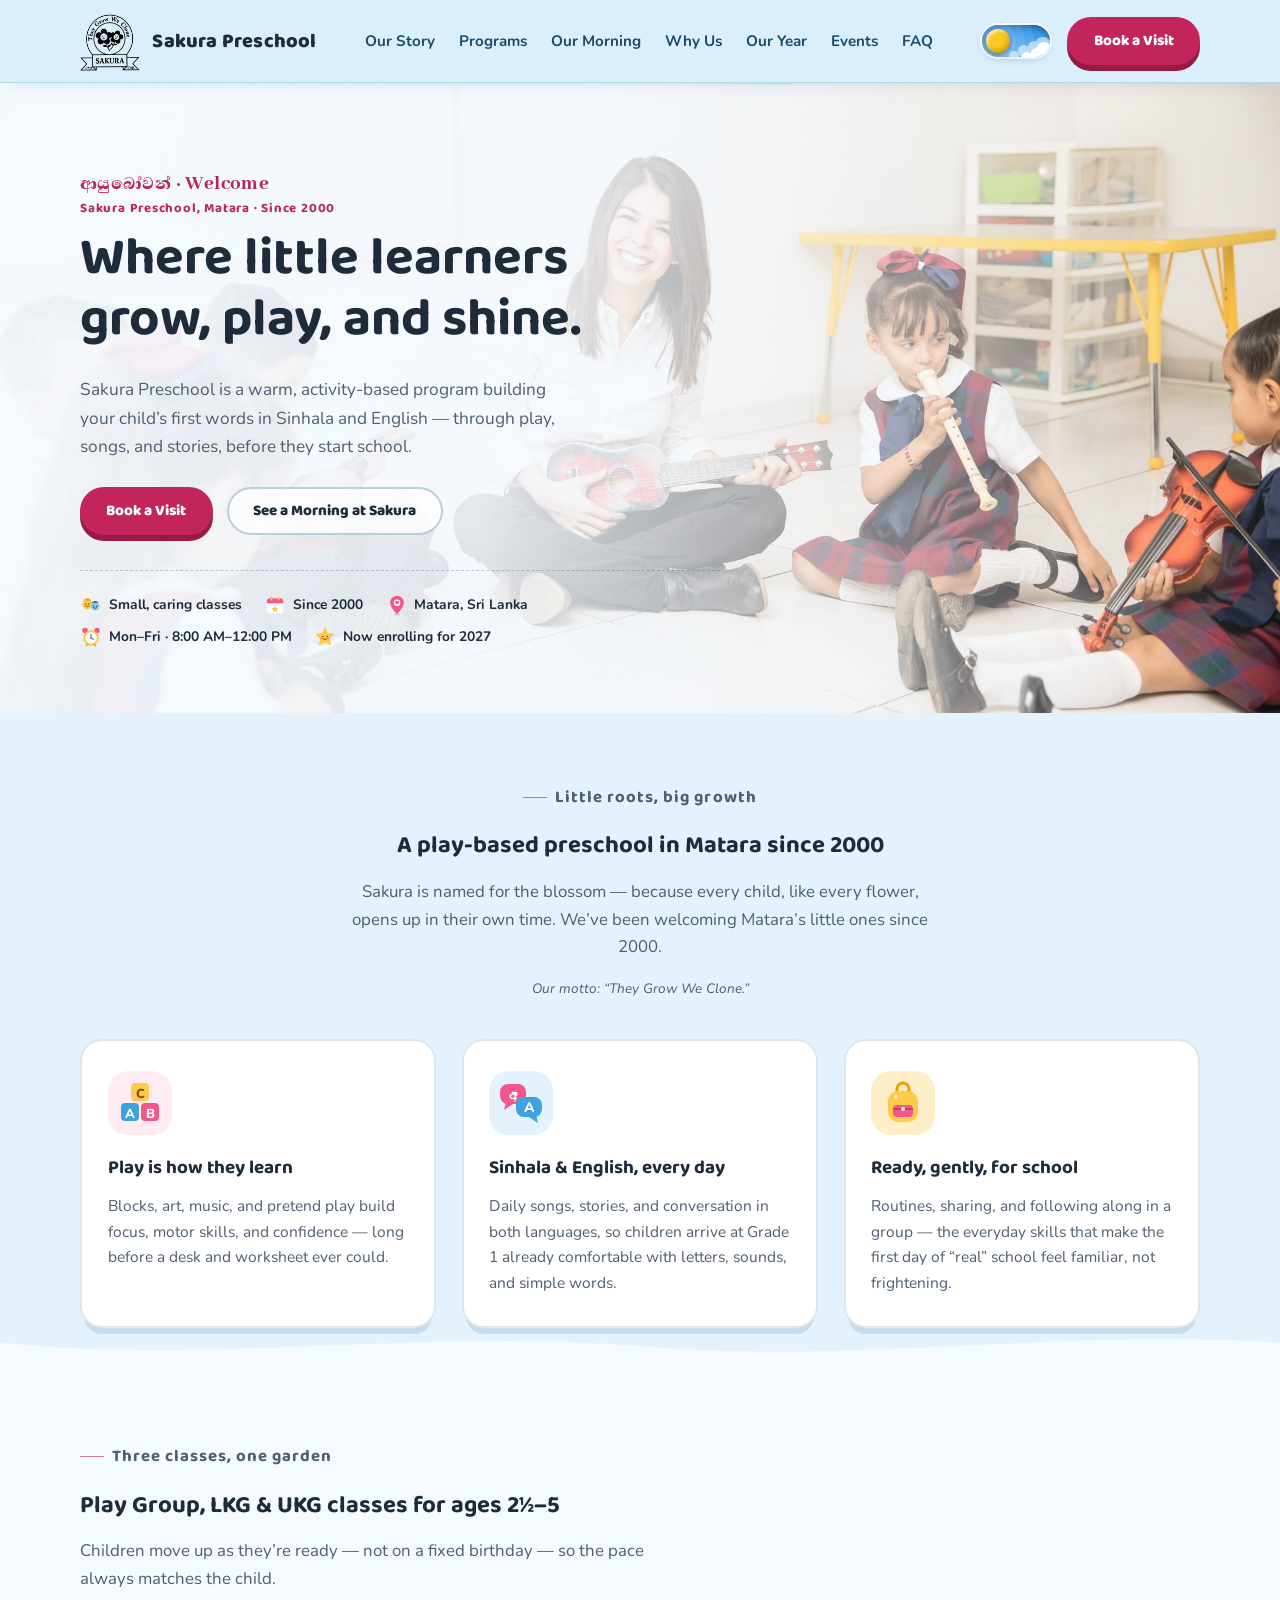
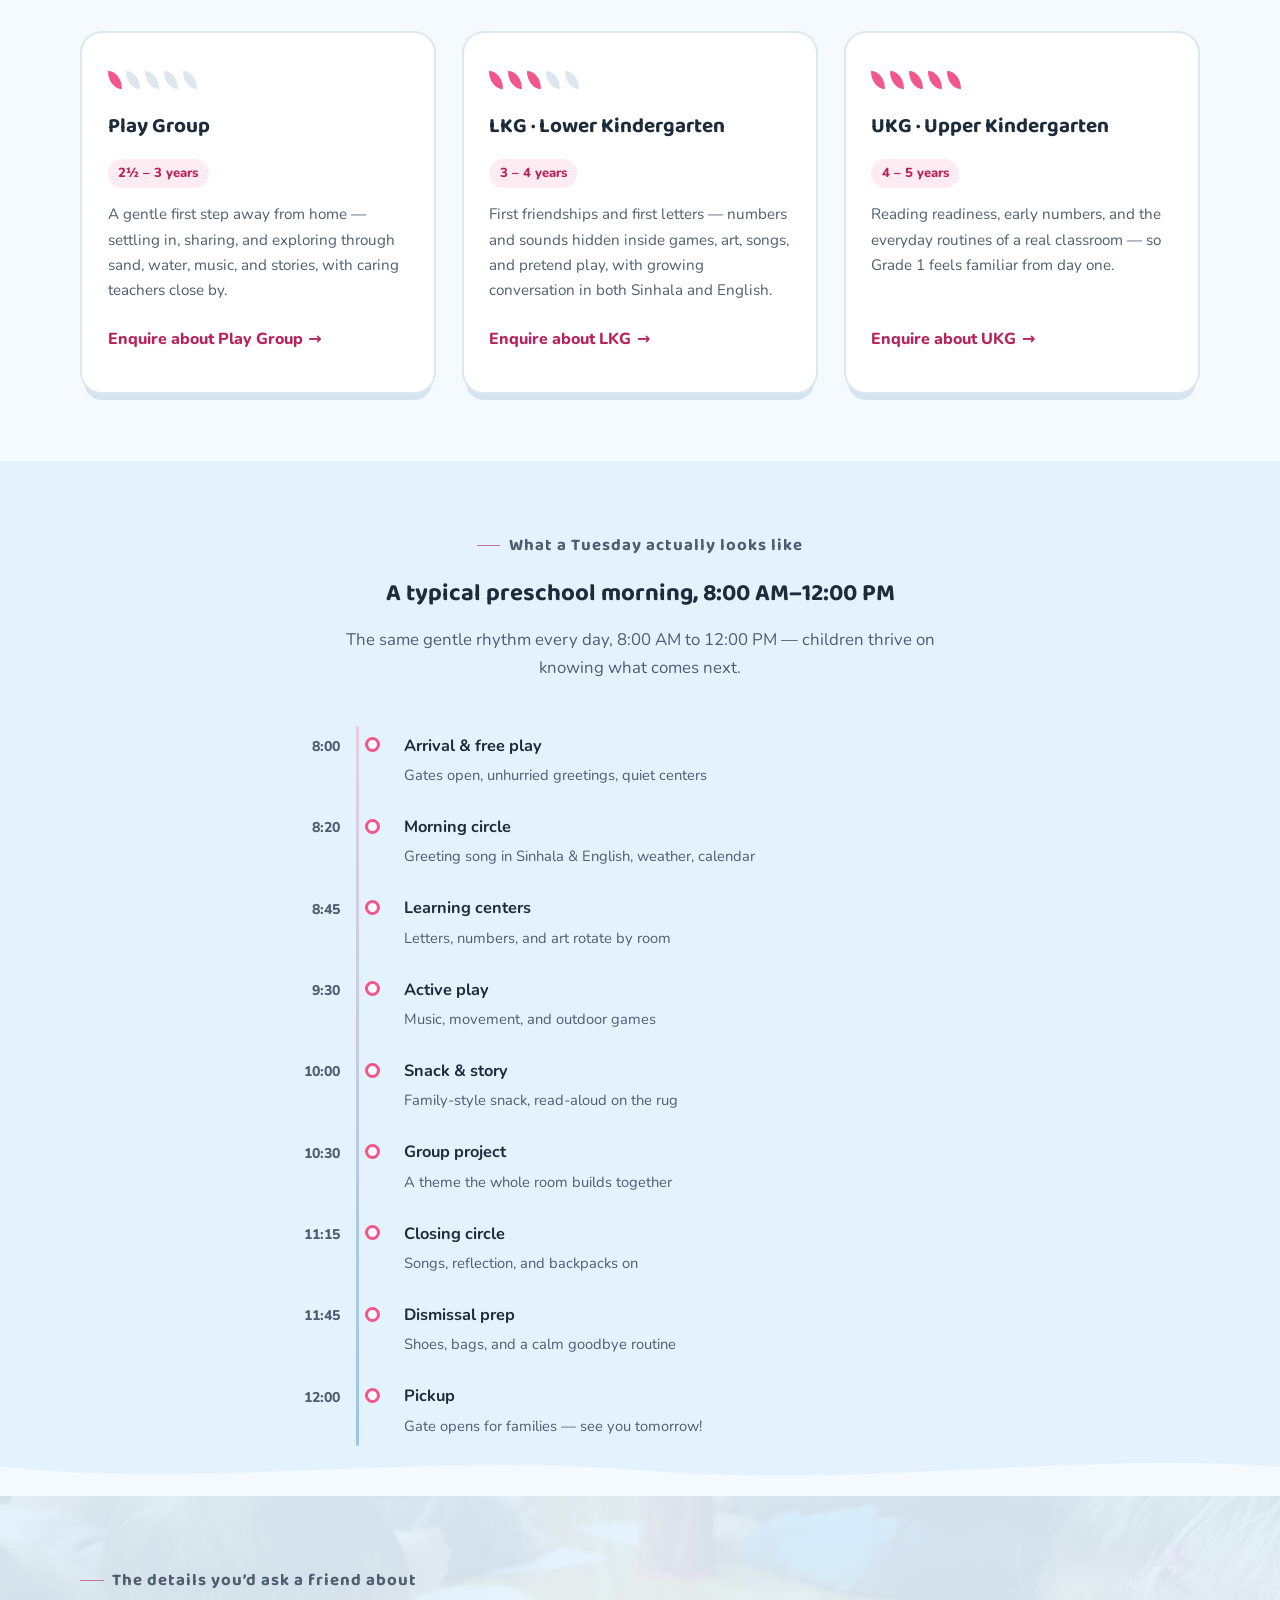
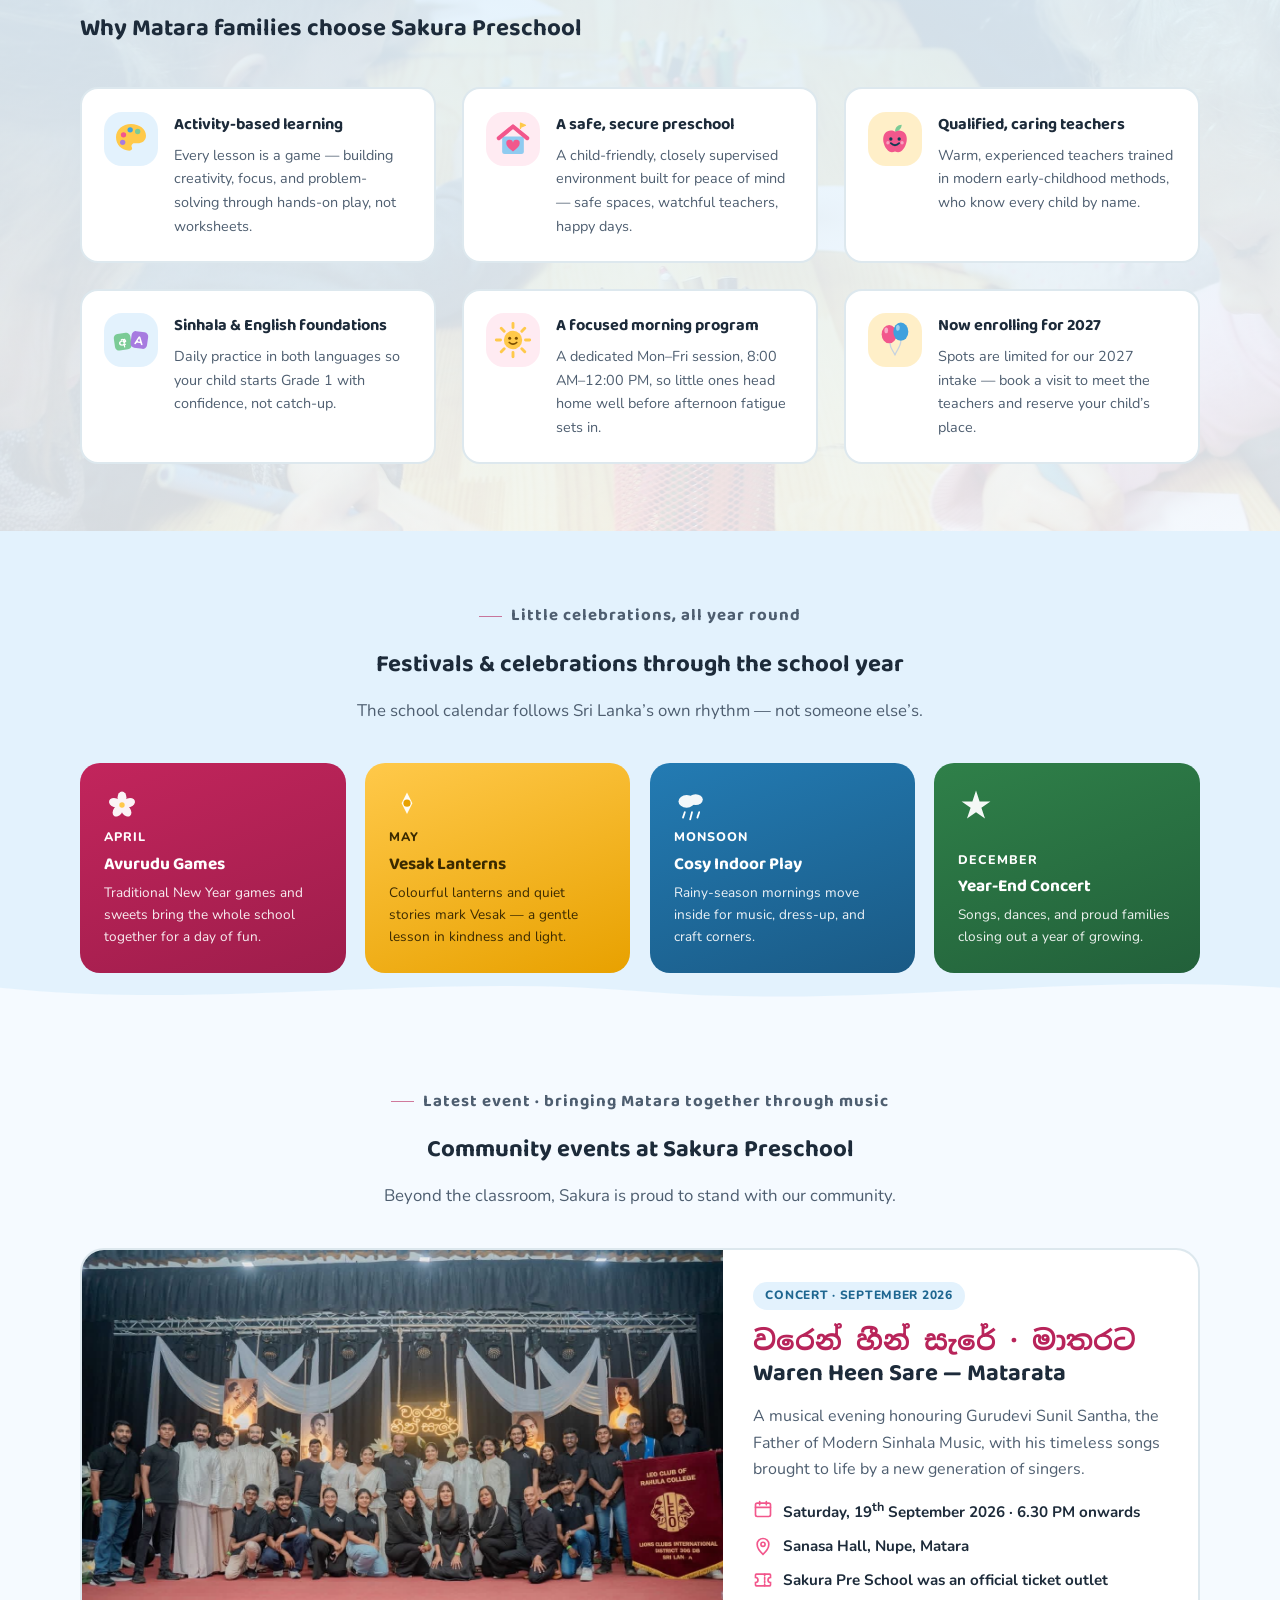
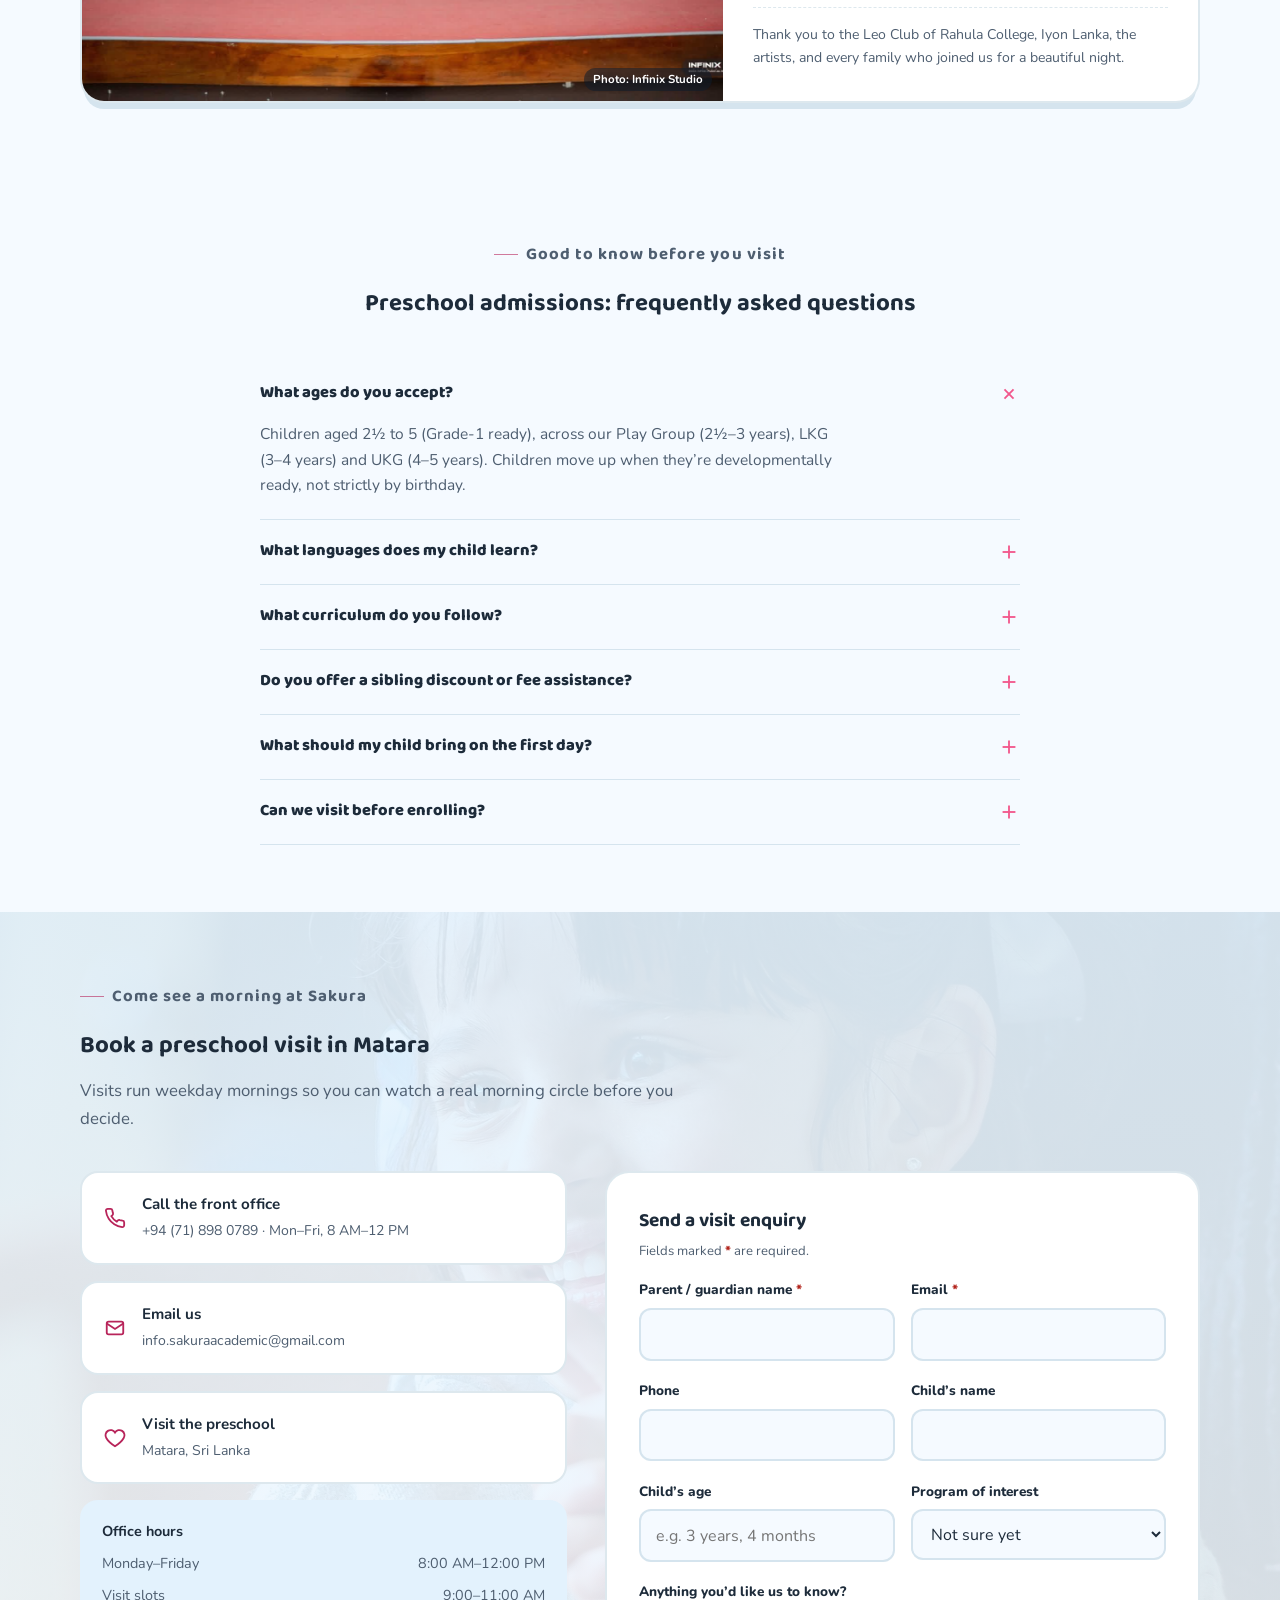
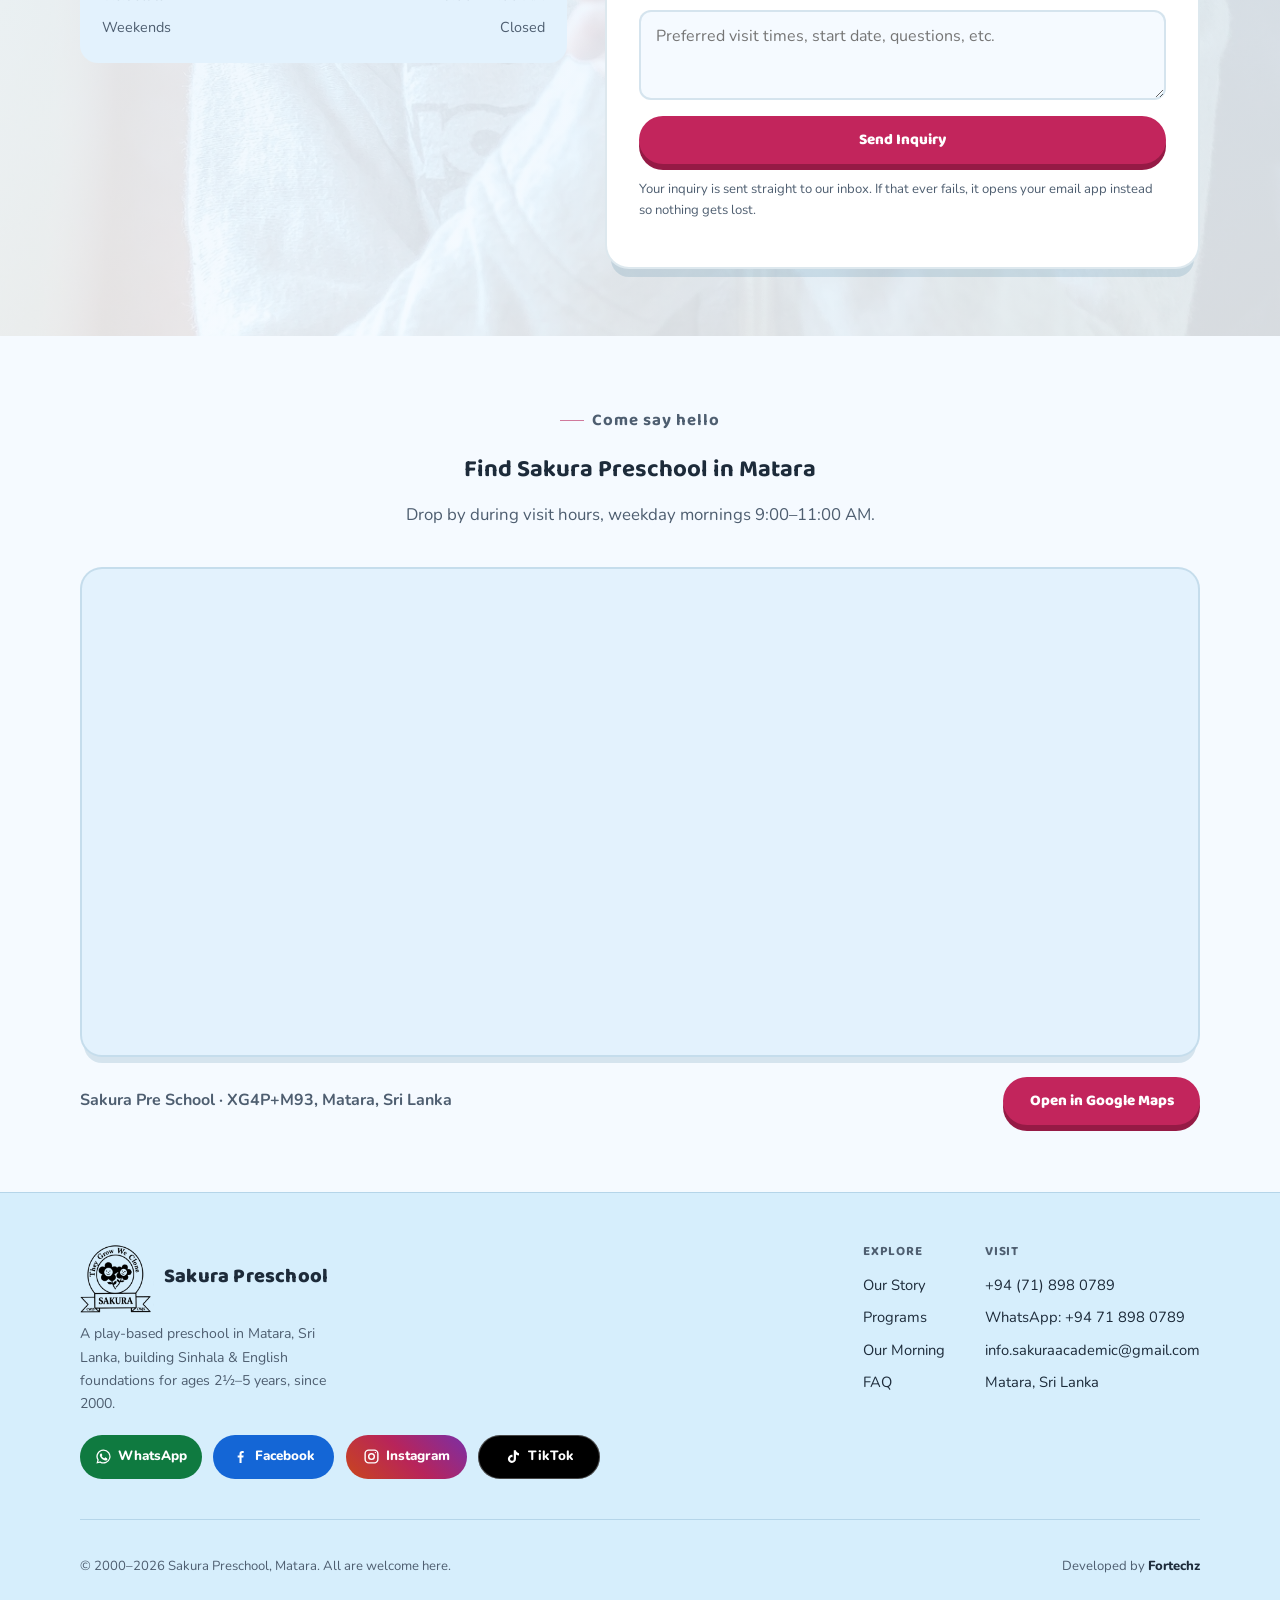
==== index.html @ 22143ced "optimize ui" ====
<!DOCTYPE html>
<html lang="en">
<head>
<meta charset="UTF-8">
<meta name="viewport" content="width=device-width, initial-scale=1.0">
<title>Sakura Preschool Matara | Play Group, LKG & UKG Classes</title>
<meta name="description" content="Play-based preschool in Matara since 2000. Play Group, LKG & UKG for ages 2½–5, taught in Sinhala & English. Mon–Fri, 8 AM–12 PM. Book a visit today!">
<meta name="keywords" content="Sakura Preschool, preschool Matara, nursery school Matara, pre school Matara, kindergarten Sri Lanka, play group Matara, LKG UKG Matara, Sinhala English preschool, පෙර පාසල මාතර">
<meta name="robots" content="index, follow, max-image-preview:large">
<meta name="author" content="Sakura Preschool">
<meta name="theme-color" content="#101d2b">
<script>
  (function () {
    var t;
    try { t = localStorage.getItem('theme'); } catch (e) {}
    if (t !== 'light' && t !== 'dark') t = matchMedia('(prefers-color-scheme: dark)').matches ? 'dark' : 'light';
    document.documentElement.setAttribute('data-theme', t);
  })();
</script>
<link rel="canonical" href="https://sakura-pre-school.vercel.app/">
<link rel="alternate" hreflang="en" href="https://sakura-pre-school.vercel.app/">
<link rel="alternate" hreflang="x-default" href="https://sakura-pre-school.vercel.app/">
<meta name="geo.region" content="LK-32">
<meta name="geo.placename" content="Matara, Sri Lanka">
<meta name="geo.position" content="5.9565;80.5385">
<meta name="ICBM" content="5.9565, 80.5385">
<!-- Social sharing (WhatsApp, Facebook, etc.) -->
<meta property="og:type" content="website">
<meta property="og:site_name" content="Sakura Preschool">
<meta property="og:locale" content="en_LK">
<meta property="og:url" content="https://sakura-pre-school.vercel.app/">
<meta property="og:title" content="Sakura Preschool Matara | Play Group, LKG & UKG Classes">
<meta property="og:description" content="Play-based preschool in Matara since 2000. Play Group, LKG & UKG for ages 2½–5, taught in Sinhala & English. Mon–Fri, 8 AM–12 PM. Book a visit today!">
<meta property="og:image" content="https://sakura-pre-school.vercel.app/u_63z5ddwwp4-children-8203962_1920.jpg">
<meta property="og:image:alt" content="Children playing and learning at Sakura Preschool, Matara">
<meta name="twitter:card" content="summary_large_image">
<meta name="twitter:title" content="Sakura Preschool Matara | Play Group, LKG & UKG Classes">
<meta name="twitter:description" content="Play-based preschool in Matara since 2000. Play Group, LKG & UKG for ages 2½–5, taught in Sinhala & English. Mon–Fri, 8 AM–12 PM. Book a visit today!">
<meta name="twitter:image" content="https://sakura-pre-school.vercel.app/u_63z5ddwwp4-children-8203962_1920.jpg">
<link rel="icon" href="/favicon.ico" sizes="any">
<link rel="icon" type="image/png" sizes="48x48" href="/favicon-48.png">
<link rel="icon" type="image/png" sizes="96x96" href="/favicon-96.png">
<link rel="icon" type="image/png" sizes="192x192" href="/favicon-192.png">
<link rel="apple-touch-icon" sizes="180x180" href="/apple-touch-icon.png">
<link rel="preload" as="image" href="u_63z5ddwwp4-children-8203962_1920.jpg">
<script type="application/ld+json">
[
 {
  "@context": "https://schema.org",
  "@type": [
   "Preschool",
   "ChildCare"
  ],
  "@id": "https://sakura-pre-school.vercel.app/#school",
  "name": "Sakura Preschool",
  "alternateName": "Sakura Pre School",
  "slogan": "They Grow We Clone",
  "foundingDate": "2000",
  "description": "Play-based preschool in Matara since 2000. Play Group, LKG & UKG for ages 2½–5, taught in Sinhala & English. Mon–Fri, 8 AM–12 PM. Book a visit today!",
  "url": "https://sakura-pre-school.vercel.app/",
  "logo": "https://sakura-pre-school.vercel.app/icon-512.png",
  "image": [
   "https://sakura-pre-school.vercel.app/u_63z5ddwwp4-children-8203962_1920.jpg",
   "https://sakura-pre-school.vercel.app/sakura-logo.png"
  ],
  "telephone": "+94718980789",
  "email": "info.sakuraacademic@gmail.com",
  "address": {
   "@type": "PostalAddress",
   "streetAddress": "XG4P+M93",
   "addressLocality": "Matara",
   "addressRegion": "Southern Province",
   "addressCountry": "LK"
  },
  "geo": {
   "@type": "GeoCoordinates",
   "latitude": 5.9565,
   "longitude": 80.5385
  },
  "hasMap": "https://www.google.com/maps?q=Sakura+Pre+School,+Matara,+Sri+Lanka",
  "areaServed": {
   "@type": "City",
   "name": "Matara"
  },
  "openingHoursSpecification": [
   {
    "@type": "OpeningHoursSpecification",
    "dayOfWeek": [
     "Monday",
     "Tuesday",
     "Wednesday",
     "Thursday",
     "Friday"
    ],
    "opens": "08:00",
    "closes": "12:00"
   }
  ],
  "audience": {
   "@type": "PeopleAudience",
   "suggestedMinAge": 3,
   "suggestedMaxAge": 5
  },
  "knowsLanguage": [
   "si",
   "en"
  ],
  "sameAs": [
   "https://www.facebook.com/profile.php?id=61560372808466",
   "https://www.instagram.com/sakurapreschool._/",
   "https://www.tiktok.com/@sakura.pre.school"
  ]
 },
 {
  "@context": "https://schema.org",
  "@type": "Event",
  "name": "Waren Heen Sare Matarata (වරෙන් හීන් සැරේ මාතරට)",
  "description": "A musical tribute to Gurudevi Sunil Santha, the Father of Modern Sinhala Music.",
  "startDate": "2026-09-19T18:30:00+05:30",
  "eventStatus": "https://schema.org/EventScheduled",
  "eventAttendanceMode": "https://schema.org/OfflineEventAttendanceMode",
  "image": "https://sakura-pre-school.vercel.app/event-waren-heen-sare.jpg",
  "location": {
   "@type": "Place",
   "name": "Sanasa Hall, Nupe",
   "address": {
    "@type": "PostalAddress",
    "addressLocality": "Matara",
    "addressCountry": "LK"
   }
  }
 },
 {
  "@context": "https://schema.org",
  "@type": "WebSite",
  "@id": "https://sakura-pre-school.vercel.app/#website",
  "url": "https://sakura-pre-school.vercel.app/",
  "name": "Sakura Preschool",
  "alternateName": ["Sakura Pre School", "Sakura Preschool Matara"],
  "inLanguage": "en",
  "publisher": {
   "@id": "https://sakura-pre-school.vercel.app/#school"
  }
 },
 {
  "@context": "https://schema.org",
  "@type": "FAQPage",
  "mainEntity": [
   {
    "@type": "Question",
    "name": "What ages do you accept?",
    "acceptedAnswer": {
     "@type": "Answer",
     "text": "Children aged 2½ to 5 (Grade-1 ready), across our Play Group (2½–3 years), LKG (3–4 years) and UKG (4–5 years). Children move up when they’re developmentally ready, not strictly by birthday."
    }
   },
   {
    "@type": "Question",
    "name": "What languages does my child learn?",
    "acceptedAnswer": {
     "@type": "Answer",
     "text": "Sinhala and English, through daily songs, stories, and conversation — the two languages every child needs for primary school. No prior experience is needed for your child or for you."
    }
   },
   {
    "@type": "Question",
    "name": "What curriculum do you follow?",
    "acceptedAnswer": {
     "@type": "Answer",
     "text": "Activity-based, play-first learning designed to build creativity, critical thinking, and confidence — in a safe, child-friendly environment."
    }
   },
   {
    "@type": "Question",
    "name": "Do you offer a sibling discount or fee assistance?",
    "acceptedAnswer": {
     "@type": "Answer",
     "text": "Ask our director about sibling rates and fee assistance when you visit — we’re happy to talk through what works for your family."
    }
   },
   {
    "@type": "Question",
    "name": "What should my child bring on the first day?",
    "acceptedAnswer": {
     "@type": "Answer",
     "text": "A labeled bag, a water bottle, and a full change of clothes. We provide art smocks and everything else."
    }
   },
   {
    "@type": "Question",
    "name": "Can we visit before enrolling?",
    "acceptedAnswer": {
     "@type": "Answer",
     "text": "Absolutely — visits run weekday mornings, 9:00–11:00 AM, so you can watch a real morning circle. Use the form, call, or message us to pick a time."
    }
   }
  ]
 }
]
</script>
<style>
  :root{
    --sky-300:#8FCBF0;
    --sky-500:#3FA1DE;
    --sky-700:#1E6690;
    --sky-900:#123B54;
    --bloom-300:#F8A4C0;
    --bloom-500:#F2578C;
    --bloom-700:#D13A6C;
    --sun-300:#FFDD8A;
    --sun-400:#FFC94A;
    --sun-600:#E8A100;
    --leaf-400:#7BCB96;
    --leaf-500:#48B26B;
    --leaf-700:#2E7C48;
    --ink-800:#2B2A33;
    --ink-600:#5B5A66;
    --cream-50:#FFFAF0;

    --bg:#F5FAFF;
    --surface:#FFFFFF;
    --surface-alt:#E3F2FD;
    --surface-alt-2:#FFEBF2;
    --text:#1D2B3A;
    --text-muted:#4E5E70;
    --accent:var(--bloom-500);
    --accent-strong:#B8245A; /* 5.3:1+ on every light surface (was 4.1:1) */
    --accent-soft:var(--bloom-300);
    --accent-wash:var(--surface-alt-2);
    --sky:var(--sky-500);
    --sky-deep:var(--sky-700);
    --sun:var(--sun-400);
    --leaf:var(--leaf-500);
    --leaf-strong:var(--leaf-700);
    --border:rgba(30,102,144,.15);
    --shadow:rgba(30,102,144,.18);
    --bar:#D6EEFC;
    --bar-border:rgba(30,102,144,.18);
    --focus:#1E6690;          /* 5.2:1 on the bar, 6.2:1 on white */
    --btn-bg:#C2255C;         /* white text 5.7:1 (was 3.2:1) */
    --btn-fg:#FFFFFF;
    --btn-shadow:#951A45;
    --error:#B3261E;
    /* photo sections: bright sky wash + dark text in light theme */
    --photo-hero-wash:linear-gradient(100deg, rgba(245,250,255,.97) 0%, rgba(245,250,255,.9) 40%, rgba(245,250,255,.5) 70%, rgba(245,250,255,.05) 100%);
    --photo-hero-wash-sm:linear-gradient(180deg, rgba(245,250,255,.93), rgba(245,250,255,.88));
    --photo-wash:linear-gradient(180deg, rgba(227,242,253,.93), rgba(245,250,255,.88));
    --photo-base:#E3F2FD;
    --on-photo:var(--text);
    --on-photo-muted:var(--text-muted);
    --on-photo-eyebrow:var(--accent-strong);
    --on-photo-line:rgba(30,102,144,.3);
    --on-photo-ghost:rgba(255,255,255,.75);
    --on-photo-ghost-border:rgba(30,102,144,.3);
  }
  @media (prefers-color-scheme:dark){
    :root:not([data-theme="light"]){
      --bg:#122234;
      --surface:#1A2E44;
      --surface-alt:#1C3349;
      --surface-alt-2:#2B2440;
      --text:#FBF3E3;
      --text-muted:#C9D6E3;
      --accent:#FF7FAC;
      --accent-strong:#FFAAC8;
      --accent-soft:#C9668C;
      --accent-wash:#33263A;
      --sky:#7FC6F2;
      --sky-deep:#BFE3FA;
      --sun:#FFD873;
      --leaf:#7FD69B;
      --leaf-strong:#A6E6BC;
      --border:rgba(251,243,227,.16);
      --shadow:rgba(0,0,0,.5);
      --bar:#173A57;
      --bar-border:rgba(127,198,242,.22);
      --focus:#7FC6F2;
      --btn-bg:#FF7FAC;
      --btn-fg:#122234;       /* dark text on pink 6.8:1 (white was 2.4:1) */
      --btn-shadow:#C9668C;
      --error:#FFB4AB;
      --photo-hero-wash:linear-gradient(100deg, rgba(16,29,43,.95) 0%, rgba(16,29,43,.85) 42%, rgba(16,29,43,.52) 75%, rgba(16,29,43,.2) 100%);
      --photo-hero-wash-sm:linear-gradient(180deg, rgba(16,29,43,.9), rgba(16,29,43,.86));
      --photo-wash:linear-gradient(180deg, rgba(16,29,43,.87), rgba(16,29,43,.8));
      --photo-base:#101d2b;
      --on-photo:#fff;
      --on-photo-muted:rgba(255,255,255,.88);
      --on-photo-eyebrow:var(--sun);
      --on-photo-line:rgba(255,255,255,.35);
      --on-photo-ghost:rgba(255,255,255,.14);
      --on-photo-ghost-border:rgba(255,255,255,.5);
    }
  }
  :root[data-theme="dark"]{
    --bg:#122234;
    --surface:#1A2E44;
    --surface-alt:#1C3349;
    --surface-alt-2:#2B2440;
    --text:#FBF3E3;
    --text-muted:#C9D6E3;
    --accent:#FF7FAC;
    --accent-strong:#FFAAC8;
    --accent-soft:#C9668C;
    --accent-wash:#33263A;
    --sky:#7FC6F2;
    --sky-deep:#BFE3FA;
    --sun:#FFD873;
    --leaf:#7FD69B;
    --leaf-strong:#A6E6BC;
    --border:rgba(251,243,227,.16);
    --shadow:rgba(0,0,0,.5);
    --bar:#173A57;
    --bar-border:rgba(127,198,242,.22);
    --focus:#7FC6F2;
    --btn-bg:#FF7FAC;
    --btn-fg:#122234;       /* dark text on pink 6.8:1 (white was 2.4:1) */
    --btn-shadow:#C9668C;
    --error:#FFB4AB;
    --photo-hero-wash:linear-gradient(100deg, rgba(16,29,43,.95) 0%, rgba(16,29,43,.85) 42%, rgba(16,29,43,.52) 75%, rgba(16,29,43,.2) 100%);
    --photo-hero-wash-sm:linear-gradient(180deg, rgba(16,29,43,.9), rgba(16,29,43,.86));
    --photo-wash:linear-gradient(180deg, rgba(16,29,43,.87), rgba(16,29,43,.8));
    --photo-base:#101d2b;
    --on-photo:#fff;
    --on-photo-muted:rgba(255,255,255,.88);
    --on-photo-eyebrow:var(--sun);
    --on-photo-line:rgba(255,255,255,.35);
    --on-photo-ghost:rgba(255,255,255,.14);
    --on-photo-ghost-border:rgba(255,255,255,.5);
  }

  *,*::before,*::after{box-sizing:border-box}
  html{scroll-behavior:smooth}
  @media (prefers-reduced-motion:reduce){ html{scroll-behavior:auto} }

  body{
    margin:0;
    background:var(--bg);
    color:var(--text);
    font-family:"Nunito","Segoe UI",system-ui,sans-serif;
    font-size:16px;
    line-height:1.65;
    -webkit-font-smoothing:antialiased;
    padding-left:max(16px,env(safe-area-inset-left));
    padding-right:max(16px,env(safe-area-inset-right));
    overflow-wrap:break-word; /* long words / emails wrap instead of overflowing */
  }
  h1,h2,h3{
    font-family:"Baloo 2","Nunito",system-ui,sans-serif;
    color:var(--text);
    margin:0 0 .5em;
    text-wrap:balance;
    font-weight:700;
  }
  p{margin:0 0 1em}
  img,svg,iframe,video{max-width:100%}
  a{color:inherit}
  .container{max-width:1120px;margin:0 auto}
  .si{font-family:"Noto Sans Sinhala","Nunito",sans-serif}
  .greet{font-family:"Abhaya Libre","Noto Sans Sinhala",serif;font-weight:800;font-size:1.6em;line-height:1.15;letter-spacing:.02em;text-transform:none}
  .eyebrow.eyebrow-stack{flex-direction:column;align-items:flex-start;gap:.15em}
  .eyebrow.eyebrow-stack::before{display:none}
  .eyebrow{
    font-family:"Baloo 2",sans-serif;
    font-size:.82rem;
    font-weight:700;
    letter-spacing:.06em;
    color:var(--accent-strong);
    display:inline-flex;
    align-items:center;
    gap:.5em;
    margin-bottom:.9em;
  }
  .eyebrow::before{content:"";width:1.4em;height:1px;background:var(--accent-strong);opacity:.6}

  /* one clear, high-contrast focus ring for every interactive element (WCAG 2.4.7 / 2.4.11) */
  a:focus-visible,button:focus-visible,input:focus-visible,select:focus-visible,textarea:focus-visible,summary:focus-visible,iframe:focus-visible{
    outline:3px solid var(--focus);
    outline-offset:3px;
  }
  a:not(.btn):not(.social):not(.contact-card):focus-visible,summary:focus-visible{border-radius:4px}
  .field input:focus-visible,.field select:focus-visible,.field textarea:focus-visible{border-color:var(--focus);outline-offset:1px}
  main:focus{outline:none}

  /* visually hidden, still read by screen readers */
  .sr-only{
    position:absolute !important;width:1px;height:1px;padding:0;margin:-1px;
    overflow:hidden;clip:rect(0 0 0 0);clip-path:inset(50%);white-space:nowrap;border:0;
  }

  @media (prefers-reduced-motion:reduce){
    *,*::before,*::after{animation-duration:.01ms !important;animation-iteration-count:1 !important;transition-duration:.01ms !important}
  }

  .skip-link{
    position:absolute;left:-999px;top:auto;
    background:var(--surface);color:var(--text);padding:.75em 1.25em;border-radius:8px;
    z-index:100;
  }
  .skip-link:focus{left:16px;top:16px;outline:3px solid var(--focus);outline-offset:2px}

  /* ---------- Nav ---------- */
  header.site{
    position:sticky;top:0;z-index:40;
    background:color-mix(in srgb, var(--bar) 92%, transparent);
    backdrop-filter:blur(10px);
    border-bottom:1px solid var(--bar-border);
    box-shadow:0 4px 18px -10px rgba(30,102,144,.35);
    /* run edge-to-edge past the body's side gutter */
    margin-left:calc(-1 * max(16px,env(safe-area-inset-left)));
    margin-right:calc(-1 * max(16px,env(safe-area-inset-right)));
    padding-left:max(16px,env(safe-area-inset-left));
    padding-right:max(16px,env(safe-area-inset-right));
  }
  .nav-row{
    display:flex;align-items:center;justify-content:space-between;
    padding:.5rem 0;gap:.5rem;
  }
  .brand{display:flex;align-items:center;gap:.5rem;text-decoration:none;min-width:0}
  .brand-mark{
    /* full logo, natural proportions: no cropping, rounding or border */
    height:44px;width:auto;flex-shrink:0;border-radius:0;object-fit:initial;
    border:0;box-shadow:none;display:block;
  }
  .brand-name{
    font-family:"Baloo 2",serif;font-weight:800;font-size:1.05rem;color:var(--text);
    letter-spacing:.01em;white-space:nowrap;
  }
  /* very narrow phones: keep the name for screen readers, show just the logo */
  @media (max-width:359px){
    .brand-name{position:absolute;width:1px;height:1px;margin:-1px;overflow:hidden;clip-path:inset(50%);white-space:nowrap}
  }
  nav.links{display:none;gap:1.5rem;align-items:center}
  nav.links a{
    text-decoration:none;font-size:.95rem;font-weight:700;color:var(--text-muted);
    white-space:nowrap;
  }
  nav.links a:hover{color:var(--accent-strong)}
  header.site nav.links a{color:color-mix(in srgb, var(--sky-deep) 55%, var(--text))}
  .btn{
    display:inline-flex;align-items:center;justify-content:center;gap:.5em;
    min-height:48px;padding:.75em 1.6em;border-radius:999px;font-weight:800;font-size:.95rem;line-height:1.2;
    text-decoration:none;border:2px solid transparent;cursor:pointer;text-align:center;
    font-family:"Baloo 2",sans-serif;
    transition:transform .15s ease, box-shadow .15s ease, background .15s ease;
  }
  .btn-primary{background:var(--btn-bg);color:var(--btn-fg);box-shadow:0 6px 0 0 var(--btn-shadow)}
  .btn-primary:hover{transform:translateY(-2px)}
  .btn-primary:active{transform:translateY(2px);box-shadow:0 2px 0 0 var(--btn-shadow)}
  .btn-ghost{background:var(--surface);color:var(--text);border-color:var(--border)}
  .btn-ghost:hover{border-color:var(--sky);color:var(--sky-deep)}
  .btn-block{width:100%}

  /* ---------- Light / dark toggle: sunny sky with clouds <-> night sky with stars and moon ---------- */
  .theme-toggle{
    /* invisible 44px-tall hit area; the visible switch is .tt-track */
    flex-shrink:0;min-height:44px;padding:6px 0;border:0;border-radius:999px;background:none;cursor:pointer;
  }
  .tt-track{
    position:relative;display:block;width:68px;height:32px;border-radius:999px;
    overflow:hidden;isolation:isolate;
    background:linear-gradient(180deg,#2B8BE0,#63B7F2);
    box-shadow:inset 0 2px 6px rgba(0,0,0,.35), 0 0 0 2px rgba(255,255,255,.75), 0 3px 10px -4px rgba(18,59,84,.5);
    transition:background .6s ease, box-shadow .6s ease;
  }
  /* soft halo rings that follow the sun / moon */
  .tt-track::before{
    content:"";position:absolute;z-index:0;width:84px;height:84px;border-radius:50%;
    left:-26px;top:-26px;
    background:radial-gradient(circle, rgba(255,255,255,.22) 0 18px, rgba(255,255,255,.14) 18px 27px, rgba(255,255,255,.08) 27px 36px, transparent 36px);
    transition:transform .6s cubic-bezier(.56,1.35,.52,1);
  }
  .tt-clouds,.tt-clouds::before{
    position:absolute;border-radius:50%;background:#fff;
    transition:transform .6s cubic-bezier(.56,1.35,.52,1);
  }
  .tt-clouds{
    z-index:1;width:14px;height:14px;right:6px;bottom:-5px;
    box-shadow:-10px 3px 0 -1px #fff, -19px 7px 0 -2px #fff, 7px -5px 0 1px #fff, 14px 2px 0 2px #fff;
  }
  .tt-clouds::before{
    content:"";z-index:-1;width:12px;height:12px;right:4px;bottom:9px;background:rgba(255,255,255,.55);
    box-shadow:-10px 4px 0 0 rgba(255,255,255,.55), 9px -2px 0 2px rgba(255,255,255,.55), -20px 9px 0 -1px rgba(255,255,255,.55);
  }
  .tt-stars{
    position:absolute;z-index:1;left:12px;top:8px;width:2px;height:2px;border-radius:50%;background:#fff;
    box-shadow:6px 9px 0 0 #fff, 16px 2px 0 -.4px #fff, 22px 13px 0 0 rgba(255,255,255,.8), 3px 17px 0 -.4px rgba(255,255,255,.7), 27px 5px 0 -.3px rgba(255,255,255,.9), 12px 14px 0 -.5px rgba(255,255,255,.6);
    opacity:0;transform:translateY(-18px);
    transition:opacity .5s ease, transform .6s cubic-bezier(.56,1.35,.52,1);
  }
  .tt-knob{
    position:absolute;z-index:2;left:4px;top:4px;width:24px;height:24px;border-radius:50%;
    background:#F8C924;
    box-shadow:inset -2px -3px 4px rgba(170,110,0,.45), inset 2px 2px 3px rgba(255,255,255,.65), 0 2px 5px rgba(0,0,0,.35);
    transition:transform .6s cubic-bezier(.56,1.35,.52,1), background .6s ease;
  }
  .tt-crater{
    position:absolute;border-radius:50%;background:#A9AEB8;
    box-shadow:inset 1px 1px 2px rgba(0,0,0,.35);opacity:0;transition:opacity .4s ease;
  }
  .tt-crater.c1{width:8px;height:8px;left:6px;top:4px}
  .tt-crater.c2{width:5px;height:5px;left:14px;top:13px}
  .tt-crater.c3{width:4px;height:4px;left:5px;top:15px}
  .theme-toggle[aria-checked="true"] .tt-track{
    background:linear-gradient(180deg,#1A2230,#3B4558);
    box-shadow:inset 0 2px 6px rgba(0,0,0,.6), 0 0 0 2px rgba(255,255,255,.18), 0 3px 10px -4px rgba(0,0,0,.6);
  }
  .theme-toggle[aria-checked="true"] .tt-track::before{transform:translateX(36px)}
  .theme-toggle[aria-checked="true"] .tt-knob{
    transform:translateX(36px) rotate(-30deg);background:#D9DCE2;
    box-shadow:inset -2px -3px 4px rgba(0,0,0,.3), inset 2px 2px 3px rgba(255,255,255,.7), 0 2px 5px rgba(0,0,0,.5);
  }
  .theme-toggle[aria-checked="true"] .tt-crater{opacity:1}
  .theme-toggle[aria-checked="true"] .tt-clouds{transform:translateY(34px)}
  .theme-toggle[aria-checked="true"] .tt-stars{opacity:1;transform:none}
  .theme-toggle:hover .tt-knob{filter:brightness(1.06)}
  .theme-toggle:focus-visible{outline-offset:3px}
  @media (prefers-reduced-motion:reduce){
    .theme-toggle *,.tt-track::before,.tt-clouds::before{transition:none !important}
  }
  /* smooth colour cross-fade while switching themes */
  html.theme-anim *:not(.theme-toggle):not(.theme-toggle *), html.theme-anim body{
    transition:background-color .45s ease, color .45s ease, border-color .45s ease, fill .45s ease !important;
  }

  .nav-actions{display:flex;align-items:center;gap:.5rem;flex-shrink:0}
  .nav-actions > .btn-primary{display:none;white-space:nowrap}
  .nav-toggle{
    display:flex;width:44px;height:44px;padding:0;border-radius:10px;border:1px solid var(--bar-border);
    background:color-mix(in srgb, var(--surface) 60%, transparent);color:var(--sky-deep);
    align-items:center;justify-content:center;cursor:pointer;flex-shrink:0;
  }
  .nav-toggle svg{width:20px;height:20px}
  .nav-toggle .icon-close{display:none}
  .nav-toggle[aria-expanded="true"] .icon-open{display:none}
  .nav-toggle[aria-expanded="true"] .icon-close{display:block}

  /* full-bleed page bands: backgrounds run edge-to-edge past the body's side gutter */
  main > section{
    margin-left:calc(-1 * max(16px,env(safe-area-inset-left)));
    margin-right:calc(-1 * max(16px,env(safe-area-inset-right)));
    padding-left:max(16px,env(safe-area-inset-left));
    padding-right:max(16px,env(safe-area-inset-right));
  }

  /* ---------- Hero ---------- */
  .hero{
    position:relative;overflow:hidden;padding-top:3rem;padding-bottom:2.8rem;
    background:var(--photo-base) center/cover no-repeat;
  }
  .hero.photo-hero{background-image:url('u_63z5ddwwp4-children-8203962_1920.jpg')}
  .hero-overlay{
    position:absolute;inset:0;z-index:1;
    background:var(--photo-hero-wash-sm);
  }
  /* full-width container so the copy sits on the left edge; the copy itself stays narrow */
  .hero-content{position:relative;z-index:3}
  .hero-content > *{max-width:640px;margin-left:auto;margin-right:auto}
  .hero-content{text-align:center}
  .hero .eyebrow.eyebrow-stack{align-items:center}
  .hero h1{font-size:clamp(1.85rem,1.3rem + 2.8vw,3.3rem);line-height:1.14;color:var(--on-photo)}
  /* keyword line inside the H1, styled like the small eyebrow text it replaced */
  .h1-kicker{
    display:block;font-size:.82rem;font-weight:700;letter-spacing:.06em;line-height:1.4;
    color:var(--on-photo-eyebrow);margin-bottom:.7rem;
  }
  .hero .eyebrow-stack{margin-bottom:.25em}
  .hero .eyebrow{color:var(--on-photo-eyebrow)}
  .hero .eyebrow::before{background:var(--on-photo-eyebrow)}
  .hero-sub{font-size:1rem;color:var(--on-photo-muted);max-width:48ch}
  .hero-ctas{display:flex;gap:.9rem;flex-wrap:wrap;justify-content:center;margin-top:1.6rem}
  .hero-ctas .btn{flex:1 1 100%}
  .hero .btn-ghost{background:var(--on-photo-ghost);color:var(--on-photo);border-color:var(--on-photo-ghost-border)}
  .hero .btn-ghost:hover{border-color:var(--on-photo);color:var(--on-photo)}
  .trust-strip{
    list-style:none;padding-left:0;padding-right:0;margin-bottom:0;
    display:flex;flex-wrap:wrap;justify-content:center;gap:.5rem 1rem;margin-top:2rem;
    padding-top:1.4rem;border-top:1px dashed var(--on-photo-line);
  }
  .trust-item{display:flex;align-items:center;gap:.5em;font-size:.86rem;color:var(--on-photo);font-weight:700}
  .trust-item svg{width:22px;height:22px;flex-shrink:0}

  .confetti-field{position:absolute;inset:0;overflow:hidden;pointer-events:none;z-index:2}
  .confetti{position:absolute;top:-6%;opacity:.9;animation:fall linear infinite}
  .confetti.petal{width:13px;height:17px;border-radius:0 100% 0 100%;background:var(--accent-soft)}
  .confetti.dot{width:9px;height:9px;border-radius:50%;background:var(--sun)}
  .confetti.sq{width:9px;height:9px;border-radius:2px;background:var(--sky-300)}
  @keyframes fall{
    0%{transform:translateY(0) translateX(0) rotate(0deg);opacity:.95}
    100%{transform:translateY(380px) translateX(var(--drift,20px)) rotate(300deg);opacity:.1}
  }
  @media (prefers-reduced-motion:reduce){ .confetti{animation:none;opacity:.5} }

  /* Section background photos */
  .section-photo{position:relative;background-size:cover;background-position:center}
  .section-photo::before{
    content:"";position:absolute;inset:0;z-index:0;
    background:var(--photo-wash);
  }
  .section-photo > .container{position:relative;z-index:1}
  .section-photo .eyebrow{color:var(--on-photo-eyebrow)}
  .section-photo .eyebrow::before{background:var(--on-photo-eyebrow)}
  .section-photo .section-head h2{color:var(--on-photo)}
  .section-photo .section-head p{color:var(--on-photo-muted)}
  .photo-crafts{background-image:url('alicja-children-4526384_1920.jpg')}
  .photo-girl{background-image:url('kalyanayahaluwo-girl-7528116_1920.jpg')}

  /* ---------- Sections ---------- */
  section{padding-top:3rem;padding-bottom:3rem}
  .band-alt{background:var(--surface-alt)}
  .band-alt2{background:var(--surface-alt-2)}
  .section-head{max-width:60ch;margin-bottom:1.8rem}
  .section-head.center{margin-left:auto;margin-right:auto;text-align:center}
  .section-head p{color:var(--text-muted);font-size:1.05rem}

  .divider{display:block;width:100%;height:44px;color:var(--surface-alt)}
  .divider path{fill:currentColor}
  .divider.to-bg{color:var(--bg)}
  .divider.to-alt{color:var(--surface-alt)}
  /* waves span the full width and sit flush on the section's bottom edge */
  main > section > .divider{
    /* explicit width: an svg with width:auto sizes from its viewBox, not the container */
    width:calc(100% + max(16px,env(safe-area-inset-left)) + max(16px,env(safe-area-inset-right)));
    max-width:none; /* intentionally wider than its parent (bleeds into the gutters) */
    margin-left:calc(-1 * max(16px,env(safe-area-inset-left)));
    margin-right:calc(-1 * max(16px,env(safe-area-inset-right)));
    margin-bottom:-3rem;
  }

  /* Philosophy */
  .pillars{display:grid;grid-template-columns:1fr;gap:1.2rem}
  .pillar-card{
    background:var(--surface);border:2px solid var(--border);border-radius:22px;
    padding:1.5rem 1.3rem;box-shadow:0 10px 0 -4px var(--border);
  }
  .pillar-icon-wrap{
    width:64px;height:64px;border-radius:20px;display:flex;align-items:center;justify-content:center;
    margin-bottom:1.1rem;
  }
  .pillar-card:nth-child(1) .pillar-icon-wrap{background:var(--surface-alt-2)}
  .pillar-card:nth-child(2) .pillar-icon-wrap{background:var(--surface-alt)}
  .pillar-card:nth-child(3) .pillar-icon-wrap{background:color-mix(in srgb, var(--sun) 30%, transparent)}
  .pillar-icon{width:48px;height:48px;transition:transform .3s ease}
  .pillar-card:hover .pillar-icon{transform:rotate(-8deg) scale(1.08)}
  .pillar-card h3{font-size:1.18rem;margin-bottom:.5em}
  .pillar-card p{color:var(--text-muted);font-size:.97rem;margin:0}

  /* Programs */
  .programs{display:grid;grid-template-columns:1fr;gap:1.2rem}
  .programs-2{grid-template-columns:1fr 1fr;max-width:820px;margin-inline:auto}
  .program-card{
    background:var(--surface);border:2px solid var(--border);border-radius:22px;
    padding:1.5rem 1.3rem;display:flex;flex-direction:column;gap:.9rem;
    box-shadow:0 10px 0 -4px var(--border);
  }
  .bloom-stage{display:flex;align-items:center;gap:.3rem;height:32px}
  .bloom-petal{width:14px;height:18px;border-radius:0 100% 0 100%;background:var(--accent-soft)}
  .bloom-petal.filled{background:var(--accent)}
  .bloom-petal.dim{background:var(--border)}
  .program-card h3{font-size:1.3rem;margin-bottom:0}
  .program-age{
    display:inline-block;font-size:.82rem;font-weight:800;color:var(--accent-strong);
    background:var(--accent-wash);padding:.3em .8em;border-radius:999px;width:fit-content;
  }
  .program-card p{color:var(--text-muted);font-size:.95rem;margin:0}
  .program-link{margin-top:auto;display:inline-flex;align-items:center;gap:.35em;min-height:44px;font-weight:800;color:var(--accent-strong);text-decoration:none}
  .program-link:hover{text-decoration:underline}

  /* Day in bloom */
  .timeline{position:relative;max-width:760px;margin:0 auto;padding:0;list-style:none}
  .timeline::before{
    content:"";position:absolute;left:60px;top:6px;bottom:6px;width:3px;
    background:linear-gradient(var(--accent-soft),var(--sky));opacity:.5;border-radius:2px;
  }
  .t-row{display:grid;grid-template-columns:52px 24px 1fr;gap:0 .75rem;align-items:start;padding:.8rem 0}
  .t-time{font-weight:800;font-size:.88rem;color:var(--text-muted);padding-top:.15rem;text-align:right;font-variant-numeric:tabular-nums}
  .t-dot-wrap{display:flex;justify-content:center;padding-top:.3rem}
  .t-dot{width:15px;height:15px;border-radius:50%;background:var(--surface);border:3px solid var(--accent)}
  .t-body b{display:block;font-size:1.02rem;margin-bottom:.15em}
  .t-body{min-width:0}
  .t-body span{color:var(--text-muted);font-size:.92rem}

  /* Why us */
  .feature-grid{display:grid;grid-template-columns:1fr;gap:1rem}
  .feature{
    display:flex;gap:1rem;align-items:flex-start;
    background:var(--surface);border:2px solid var(--border);border-radius:18px;padding:1.4rem;
  }
  .feature-ico{
    width:54px;height:54px;border-radius:18px;flex-shrink:0;display:flex;align-items:center;justify-content:center;
    background:var(--surface-alt);
  }
  .feature-ico .kid-icon{width:40px;height:40px;transition:transform .3s ease}
  .feature:hover .kid-icon{transform:rotate(-8deg) scale(1.1)}
  .feature:nth-child(3n+2) .feature-ico{background:var(--surface-alt-2)}
  .feature:nth-child(3n) .feature-ico{background:color-mix(in srgb, var(--sun) 30%, transparent)}
  .feature h3{font-size:1.02rem;margin-bottom:.3em}
  .feature p{font-size:.9rem;color:var(--text-muted);margin:0}

  /* Our Year */
  .seasons{display:grid;grid-template-columns:1fr;gap:1rem}
  .season-card{
    border-radius:20px;padding:1.5rem;min-height:180px;display:flex;flex-direction:column;
    justify-content:space-between;color:#fff;position:relative;overflow:hidden;
  }
  .season-card h3{color:#fff;font-size:1.08rem;margin-bottom:.2em}
  .season-card p{color:rgba(255,255,255,.92);font-size:.85rem;margin:0}
  .season-card span.month{font-size:.78rem;font-weight:800;text-transform:uppercase;letter-spacing:.08em}
  .season-glyph{width:36px;height:36px;position:relative;z-index:1}

  /* Latest event */
  .event-card{
    display:grid;grid-template-columns:1fr;align-items:stretch;
    background:var(--surface);border:2px solid var(--border);border-radius:24px;overflow:hidden;
    box-shadow:0 10px 0 -4px var(--border);
  }
  .event-photo{margin:0;position:relative;background:var(--surface-alt)}
  .event-photo img{display:block;width:100%;height:auto;object-fit:cover;aspect-ratio:3/2}
  .event-photo figcaption{
    position:absolute;right:.7rem;bottom:.6rem;font-size:.72rem;font-weight:700;color:#fff;
    background:rgba(16,29,43,.55);padding:.15rem .55rem;border-radius:999px;
  }
  .event-body{padding:1.5rem 1.3rem;display:flex;flex-direction:column;gap:.9rem}
  .event-tag{
    align-self:flex-start;font-size:.75rem;font-weight:800;letter-spacing:.06em;text-transform:uppercase;
    color:var(--sky-deep);background:var(--surface-alt);padding:.25rem .75rem;border-radius:999px;
  }
  .event-body h3{font-size:1.3rem;line-height:1.2;margin:0}
  .event-body h3 .si{display:block;font-size:1.15em;color:var(--accent-strong);margin-bottom:.1em}
  .event-body > p{color:var(--text-muted);margin:0}
  .event-meta{list-style:none;margin:0;padding:0;display:grid;gap:.55rem}
  .event-meta li{display:flex;gap:.6rem;align-items:flex-start;font-weight:700;font-size:.95rem}
  .event-meta svg{width:20px;height:20px;flex-shrink:0;margin-top:.15rem;color:var(--accent)}
  .event-thanks{font-size:.88rem;color:var(--text-muted);border-top:1px dashed var(--border);padding-top:.9rem;margin:0}
  .s-1{background:linear-gradient(160deg,#C2255C,#9E1D4B)}
  .s-2{background:linear-gradient(160deg,#FFC94A,#E8A100)}
  .s-2,.s-2 h3,.s-2 p{color:#3B2A00} /* white on yellow was 1.5:1 */
  .s-3{background:linear-gradient(160deg,#237BB3,#1A5A85)}
  .s-4{background:linear-gradient(160deg,#2F8049,#22603A)}

  /* FAQ */
  .faq{max-width:760px;margin:0 auto}
  .faq details{border-bottom:1px solid var(--border);padding:.5rem 0}
  .faq summary{
    cursor:pointer;font-weight:800;font-size:1.02rem;list-style:none;min-height:48px;padding:.6rem 0;
    display:flex;align-items:center;justify-content:space-between;gap:1rem;
    font-family:"Baloo 2",sans-serif;
  }
  .faq summary::-webkit-details-marker{display:none}
  .faq-q{font:inherit;color:inherit;margin:0;text-wrap:initial}
  .faq summary .q-icon{width:22px;height:22px;flex-shrink:0;color:var(--accent);transition:transform .2s ease}
  .faq details[open] summary .q-icon{transform:rotate(45deg)}
  .faq .a{color:var(--text-muted);padding:.2rem 0 .8rem;font-size:.97rem;max-width:65ch}

  /* Enroll */
  .enroll-grid{display:grid;grid-template-columns:1fr;gap:1.6rem;align-items:start}
  .contact-cards{display:flex;flex-direction:column;gap:1rem}
  .contact-card{
    background:var(--surface);border:2px solid var(--border);border-radius:18px;
    padding:1.2rem 1.35rem;display:flex;gap:1rem;align-items:center;text-decoration:none;color:var(--text);
    transition:border-color .15s ease, transform .15s ease;
  }
  .contact-card:hover{border-color:var(--accent);transform:translateY(-2px)}
  .contact-card svg{width:22px;height:22px;color:var(--accent-strong);flex-shrink:0}
  .contact-card > div{min-width:0}
  .contact-card b{display:block;font-size:.95rem}
  .contact-card span{color:var(--text-muted);font-size:.88rem}
  .hours-card{
    background:var(--surface-alt);border-radius:18px;padding:1.2rem 1.35rem;font-size:.9rem;color:var(--text-muted);
  }
  .hours-card b{color:var(--text)}
  .hours-card dl{margin:.3rem 0 0}
  .hours-row dt,.hours-row dd{margin:0}
  .hours-row{display:flex;flex-wrap:wrap;justify-content:space-between;gap:0 1rem;padding:.25rem 0;font-variant-numeric:tabular-nums}

  .form-card{
    background:var(--surface);border:2px solid var(--border);border-radius:20px;padding:1.3rem;
    box-shadow:0 14px 0 -6px var(--border);
  }
  .form-grid{display:grid;grid-template-columns:1fr;gap:.2rem 1rem}
  .field{display:flex;flex-direction:column;gap:.4rem;margin-bottom:.8rem;min-width:0}
  .field.full{grid-column:1 / -1}
  .field label{font-size:.85rem;font-weight:800;color:var(--text)}
  .field input,.field select,.field textarea{
    font:inherit;font-size:1rem; /* 16px+ stops iOS zooming into the field */
    min-height:48px;width:100%;padding:.7em .9em;border-radius:12px;border:2px solid var(--border);
    background:var(--bg);color:var(--text);
  }
  .field textarea{resize:vertical;min-height:90px}
  .form-note{font-size:.82rem;color:var(--text-muted);margin-top:.9rem}
  .form-title{font-size:1.2rem;margin:0 0 .3rem}
  .form-required-note{font-size:.82rem;color:var(--text-muted);margin:0 0 1rem}
  .req{color:var(--error);font-weight:800}
  .field-error{font-size:.8rem;font-weight:700;color:var(--error)}
  .field-error:empty{display:none}
  .field [aria-invalid="true"]{border-color:var(--error)}
  .form-status{
    margin-top:.9rem;padding:.8em 1em;border-radius:12px;background:var(--accent-wash);
    color:var(--accent-strong);font-size:.9rem;font-weight:700;
  }

  /* Footer */
  footer{
    padding:3rem 0 2.5rem;background:var(--bar);border-top:1px solid var(--bar-border);
    /* run edge-to-edge past the body's side gutter, like the header */
    margin-left:calc(-1 * max(16px,env(safe-area-inset-left)));
    margin-right:calc(-1 * max(16px,env(safe-area-inset-right)));
    padding-left:max(16px,env(safe-area-inset-left));
    padding-right:max(16px,env(safe-area-inset-right));
  }
  .footer-grid{display:flex;flex-direction:column;justify-content:space-between;gap:2rem}
  .footer-brand{display:flex;align-items:center;gap:.6rem;margin-bottom:.6rem}
  .footer-brand .brand-mark{height:60px}
  /* the logo is black line art; flip it to white in dark mode */
  @media (prefers-color-scheme:dark){ :root:not([data-theme="light"]) .brand-mark{filter:invert(1)} }
  :root[data-theme="dark"] .brand-mark{filter:invert(1)}
  footer p{color:var(--text-muted);font-size:.88rem;max-width:32ch}
  .footer-links{display:flex;gap:2.5rem;flex-wrap:wrap}
  .footer-links .footer-h{font-family:"Baloo 2",sans-serif;font-size:.82rem;text-transform:uppercase;letter-spacing:.06em;color:var(--text-muted);margin:0 0 .8em}
  .footer-links a{display:flex;align-items:center;min-height:44px;text-decoration:none;color:var(--text);font-size:.92rem;overflow-wrap:anywhere}
  .footer-links a:hover{color:var(--accent-strong)}
  .footer-bottom{margin-top:2.5rem;padding-top:1.5rem;border-top:1px solid var(--bar-border);font-size:.82rem;color:var(--text-muted);
    display:flex;flex-wrap:wrap;gap:1rem 1.5rem;align-items:center;justify-content:space-between}
  .socials{display:grid;grid-template-columns:1fr 1fr;gap:.6rem;margin-top:1.2rem}
  .credit a{display:inline-block;padding:.75rem 0;color:var(--text);font-weight:800;text-decoration:none}
  .credit a:hover{color:var(--accent-strong)}
  .social{
    display:inline-flex;align-items:center;justify-content:center;gap:.45em;padding:.5em .9em;border-radius:999px;
    min-height:44px;min-width:0;
    text-decoration:none;font-weight:800;font-size:.84rem;color:#fff;
    transition:transform .15s ease, filter .15s ease;
  }
  .social:hover{transform:translateY(-2px);filter:brightness(1.07)}
  .social svg{width:17px;height:17px;flex-shrink:0}
  .social-ig{background:linear-gradient(45deg,#C9461C,#B8245A 50%,#7A2FA6)}
  .social-fb{background:#1466D6}
  .social-wa{background:#0F7A40}
  .social-tt{background:#000;box-shadow:inset 0 0 0 1px rgba(255,255,255,.28)}

  .mobile-panel{
    /* closed: collapsed AND hidden, so its links aren't reachable by Tab or screen readers */
    max-height:0;overflow:hidden;visibility:hidden;transition:max-height .25s ease, visibility 0s .25s;
    display:flex;flex-direction:column;gap:.9rem;
  }
  header.site.menu-open{background:var(--bar)}
  header.site.menu-open .mobile-panel{
    visibility:visible;transition:max-height .25s ease;
    max-height:calc(100vh - 70px);max-height:calc(100dvh - 70px);overflow-y:auto;
    padding-top:.4rem;padding-bottom:2rem;
  }
  .mobile-panel{gap:0}
  .mobile-panel a{
    display:flex;align-items:center;min-height:48px;
    text-decoration:none;color:var(--text);font-weight:700;border-bottom:1px solid var(--bar-border);
  }
  .mobile-panel a.btn{justify-content:center;border-bottom:0;margin-top:1.2rem;margin-bottom:.6rem;padding:1.1em 1.6em;font-size:1.05rem;min-height:56px}

  /* Map */
  .map-wrap{
    position:relative;border-radius:22px;overflow:hidden;border:2px solid var(--border);
    box-shadow:0 10px 0 -4px var(--border);aspect-ratio:4/5;background:var(--surface-alt);
  }
  .map-wrap iframe{position:absolute;inset:0;width:100%;height:100%;border:0}
  /* Google's embed can't be themed, so flip it to a dark map in dark mode */
  @media (prefers-color-scheme:dark){ :root:not([data-theme="light"]) .map-wrap iframe{filter:invert(90%) hue-rotate(180deg) brightness(.95) contrast(.9)} }
  :root[data-theme="dark"] .map-wrap iframe{filter:invert(90%) hue-rotate(180deg) brightness(.95) contrast(.9)}
  .map-actions{display:flex;flex-wrap:wrap;gap:.8rem 1.2rem;align-items:center;justify-content:space-between;margin-top:1.2rem}
  .map-actions p{margin:0;color:var(--text-muted);font-weight:700}
  .map-actions .btn{flex:1 1 100%}

  .contact-card span{overflow-wrap:anywhere}

  /* =====================================================================
     Responsive — mobile-first. Everything above is the phone layout;
     each block below only ADDS what a wider screen can afford.
     ===================================================================== */

  /* large phones: header gets room for the Book a Visit button */
  @media (min-width:600px){
    .nav-actions{gap:.8rem}
    .nav-actions > .btn-primary{display:inline-flex}
    .mobile-panel a.btn{display:none}
    .brand-mark{height:50px}
    .brand-name{font-size:1.15rem}
    .seasons{grid-template-columns:1fr 1fr}
    .socials{display:flex;flex-wrap:wrap;gap:.7rem}
    .social{min-width:7.6rem}
  }

  /* tablets (768px+) */
  @media (min-width:768px){
    .nav-row{padding:.7rem 0;gap:1rem}
    .brand{gap:.65rem}
    .brand-mark{height:60px}
    .brand-name{font-size:1.25rem}
    .nav-actions{gap:1.1rem}

    .hero{padding-top:5.5rem;padding-bottom:4rem}
    .hero-content{text-align:left}
    .hero-content > *{margin-left:0;margin-right:0}
    .hero .eyebrow.eyebrow-stack{align-items:flex-start}
    .hero-sub{font-size:1.08rem}
    .hero-ctas,.trust-strip{justify-content:flex-start}
    .hero-ctas .btn{flex:0 0 auto}
    .trust-strip{gap:.6rem 1.4rem;margin-top:2.2rem}

    section{padding-top:4.2rem;padding-bottom:4.2rem}
    main > section > .divider{margin-bottom:-4.2rem}
    .section-head{margin-bottom:2.4rem}

    .pillars,.programs,.feature-grid{grid-template-columns:1fr 1fr;gap:1.4rem}
    .pillar-card,.program-card{padding:1.9rem 1.6rem}
    .timeline::before{left:96px}
    .t-row{grid-template-columns:80px 32px 1fr;gap:0 1rem}
    .event-body{padding:2rem 1.9rem}
    .event-body h3{font-size:1.5rem}

    .form-card{padding:2rem;border-radius:24px}
    .form-grid{grid-template-columns:1fr 1fr}
    .field{margin-bottom:1rem}

    .map-wrap{aspect-ratio:16/9;border-radius:22px}
    .map-actions .btn{flex:0 0 auto}

    .footer-grid{flex-direction:row;flex-wrap:wrap}
    .footer-brand .brand-mark{height:72px}
  }

  /* small laptops (1024px+) */
  @media (min-width:1024px){
    .hero-overlay{background:var(--photo-hero-wash)}
    .pillars,.programs,.feature-grid{grid-template-columns:repeat(3,1fr);gap:1.6rem}
    .seasons{grid-template-columns:repeat(4,1fr);gap:1.2rem}
    .season-card{min-height:210px}
    .event-card{grid-template-columns:1.35fr 1fr}
    .event-photo img{height:100%}
    .enroll-grid{grid-template-columns:.9fr 1.1fr;gap:2.4rem}
    .map-wrap{aspect-ratio:16/7}
    /* mouse users: compact footer links */
    .footer-links a{min-height:0;margin-bottom:.55em}
  }

  /* desktop (1140px+): all 7 menu links fit on one row next to the buttons */
  @media (min-width:1140px){
    nav.links{display:flex}
    .nav-toggle{display:none}
    .mobile-panel{display:none}
  }
</style>
<link rel="preconnect" href="https://fonts.googleapis.com">
<link rel="preconnect" href="https://fonts.gstatic.com" crossorigin>
<link href="https://fonts.googleapis.com/css2?family=Baloo+2:wght@500;600;700;800&family=Nunito:wght@400;500;600;700;800&family=Noto+Sans+Sinhala:wght@500;700&family=Abhaya+Libre:wght@700;800&display=swap" rel="stylesheet">
</head>
<body>

<a href="#main" class="skip-link">Skip to content</a>

<header class="site">
  <div class="container nav-row">
    <a href="#top" class="brand">
      <img class="brand-mark" src="sakura-logo.png" alt="" decoding="async">
      <span class="brand-name">Sakura Preschool</span>
    </a>
    <nav class="links" aria-label="Primary">
      <a href="#philosophy">Our Story</a>
      <a href="#programs">Programs</a>
      <a href="#day">Our Morning</a>
      <a href="#why">Why Us</a>
      <a href="#seasons">Our Year</a>
      <a href="#events">Events</a>
      <a href="#faq">FAQ</a>
    </nav>
    <div class="nav-actions">
      <button type="button" class="theme-toggle" id="themeToggle" role="switch" aria-checked="false" aria-label="Dark mode" title="Switch light / dark mode">
        <span class="tt-track" aria-hidden="true">
          <span class="tt-stars"></span>
          <span class="tt-clouds"></span>
          <span class="tt-knob"><span class="tt-crater c1"></span><span class="tt-crater c2"></span><span class="tt-crater c3"></span></span>
        </span>
      </button>
      <a href="#enroll" class="btn btn-primary" style="flex-shrink:0">Book a Visit</a>
      <button type="button" class="nav-toggle" id="navToggle" aria-expanded="false" aria-controls="mobileMenu" aria-label="Open menu">
        <svg class="icon-open" viewBox="0 0 24 24" fill="none" stroke="currentColor" stroke-width="2" stroke-linecap="round" aria-hidden="true" focusable="false"><line x1="3" y1="6" x2="21" y2="6"/><line x1="3" y1="12" x2="21" y2="12"/><line x1="3" y1="18" x2="21" y2="18"/></svg>
        <svg class="icon-close" viewBox="0 0 24 24" fill="none" stroke="currentColor" stroke-width="2" stroke-linecap="round" aria-hidden="true" focusable="false"><line x1="5" y1="5" x2="19" y2="19"/><line x1="19" y1="5" x2="5" y2="19"/></svg>
      </button>
    </div>
  </div>
  <div class="container">
    <nav class="mobile-panel" id="mobileMenu" aria-label="Mobile">
      <a href="#philosophy">Our Story</a>
      <a href="#programs">Programs</a>
      <a href="#day">Our Morning</a>
      <a href="#why">Why Us</a>
      <a href="#seasons">Our Year</a>
      <a href="#events">Events</a>
      <a href="#faq">FAQ</a>
      <a href="#map">Find Us</a>
      <a href="#enroll" class="btn btn-primary">Book a Visit</a>
    </nav>
  </div>
</header>

<main id="main" tabindex="-1">
  <div id="top"></div>
  <section class="hero photo-hero">
    <div class="hero-overlay"></div>
    <div class="confetti-field" id="confettiField" aria-hidden="true"></div>
    <div class="container hero-content">
      <p class="eyebrow eyebrow-stack"><span class="greet"><span lang="si">ආයුබෝවන්</span> &middot; Welcome</span></p>
      <h1><span class="h1-kicker">Sakura Preschool, Matara &middot; Since 2000</span>Where little learners grow, play, and shine.</h1>
      <p class="hero-sub">Sakura Preschool is a warm, activity-based program building your child&rsquo;s first words in Sinhala and English &mdash; through play, songs, and stories, before they start school.</p>
      <div class="hero-ctas">
        <a href="#enroll" class="btn btn-primary">Book a Visit</a>
        <a href="#day" class="btn btn-ghost">See a Morning at Sakura</a>
      </div>
      <ul class="trust-strip">
        <li class="trust-item"><svg class="kid-icon" viewBox="0 0 48 48" aria-hidden="true"><circle cx="16" cy="22" r="11" fill="#FFC94A"/><circle cx="33" cy="26" r="10" fill="#8FCBF0"/><path d="M8 14q8-9 16 0" fill="#E8A100"/><path d="M25 19q8-8 16 0" fill="#1E6690"/><circle cx="12.5" cy="22" r="1.6" fill="#7a4d00"/><circle cx="19.5" cy="22" r="1.6" fill="#7a4d00"/><path d="M12.5 26.5q3.5 3 7 0" fill="none" stroke="#7a4d00" stroke-width="1.8" stroke-linecap="round"/><circle cx="29.5" cy="26" r="1.5" fill="#123B54"/><circle cx="36.5" cy="26" r="1.5" fill="#123B54"/><path d="M29.5 30q3.5 3 7 0" fill="none" stroke="#123B54" stroke-width="1.8" stroke-linecap="round"/></svg>Small, caring classes</li>
        <li class="trust-item"><svg class="kid-icon" viewBox="0 0 48 48" aria-hidden="true"><rect x="6" y="9" width="36" height="33" rx="7" fill="#fff"/><path d="M6 16a7 7 0 0 1 7-7h22a7 7 0 0 1 7 7v4H6Z" fill="#F2578C"/><rect x="14" y="5" width="4" height="9" rx="2" fill="#FFC94A"/><rect x="30" y="5" width="4" height="9" rx="2" fill="#FFC94A"/><path d="M24 25.5l2.3 4.7 5.2.8-3.8 3.6.9 5.1-4.6-2.4-4.6 2.4.9-5.1-3.8-3.6 5.2-.8Z" fill="#FFC94A"/></svg>Since 2000</li>
        <li class="trust-item"><svg class="kid-icon" viewBox="0 0 48 48" aria-hidden="true"><path d="M24 44S9 29.5 9 19a15 15 0 0 1 30 0c0 10.5-15 25-15 25Z" fill="#F2578C"/><circle cx="24" cy="19" r="7" fill="#fff"/><path d="M24 23c-2.8-2-4.4-3.5-4.4-5.3a2.2 2.2 0 0 1 4.4-.6 2.2 2.2 0 0 1 4.4.6c0 1.8-1.6 3.3-4.4 5.3Z" fill="#F2578C"/><ellipse cx="24" cy="45" rx="7" ry="1.6" fill="#000" opacity=".2"/></svg>Matara, Sri Lanka</li>
        <li class="trust-item"><svg class="kid-icon" viewBox="0 0 48 48" aria-hidden="true"><circle cx="11" cy="10" r="6" fill="#F2578C"/><circle cx="37" cy="10" r="6" fill="#F2578C"/><circle cx="24" cy="26" r="17" fill="#FFC94A"/><circle cx="24" cy="26" r="12.5" fill="#fff"/><path d="M24 18v8l5 3" fill="none" stroke="#3FA1DE" stroke-width="3" stroke-linecap="round"/><circle cx="24" cy="26" r="2" fill="#F2578C"/><path d="M14 43l3-4M34 43l-3-4" stroke="#E8A100" stroke-width="3" stroke-linecap="round"/></svg>Mon&ndash;Fri &middot; 8:00 AM&ndash;12:00 PM</li>
        <li class="trust-item"><svg class="kid-icon" viewBox="0 0 48 48" aria-hidden="true"><path d="M24 4l6 12.2 13.4 2-9.7 9.4 2.3 13.4L24 34.7 12 41l2.3-13.4-9.7-9.4 13.4-2Z" fill="#FFC94A" stroke="#FFC94A" stroke-width="2" stroke-linejoin="round"/><circle cx="19" cy="23" r="1.8" fill="#7a4d00"/><circle cx="29" cy="23" r="1.8" fill="#7a4d00"/><path d="M19.5 28q4.5 4 9 0" fill="none" stroke="#7a4d00" stroke-width="2" stroke-linecap="round"/><circle cx="15.5" cy="27.5" r="1.8" fill="#F2578C" opacity=".6"/><circle cx="32.5" cy="27.5" r="1.8" fill="#F2578C" opacity=".6"/></svg>Now enrolling for 2027</li>
      </ul>
    </div>
  </section>

  <!-- OUR STORY -->
  <section id="philosophy" class="band-alt">
    <div class="container">
      <div class="section-head center">
        <p class="eyebrow" style="justify-content:center">Little roots, big growth</p>
        <h2>A play-based preschool in Matara since 2000</h2>
        <p>Sakura is named for the blossom &mdash; because every child, like every flower, opens up in their own time. We&rsquo;ve been welcoming Matara&rsquo;s little ones since 2000.</p>
        <p style="font-size:.85rem;font-style:italic;color:var(--text-muted)">Our motto: &ldquo;They Grow We Clone.&rdquo;</p>
      </div>
      <div class="pillars">
        <div class="pillar-card">
          <div class="pillar-icon-wrap"><svg class="pillar-icon" viewBox="0 0 48 48" aria-hidden="true"><rect x="15" y="4" width="18" height="18" rx="4" fill="#FFC94A"/><text x="24" y="18.5" font-size="13" fill="#7a4d00" font-family="Baloo 2, sans-serif" font-weight="800" text-anchor="middle">C</text><rect x="5" y="24" width="18" height="18" rx="4" fill="#3FA1DE"/><text x="14" y="38.5" font-size="13" fill="#fff" font-family="Baloo 2, sans-serif" font-weight="800" text-anchor="middle">A</text><rect x="25" y="24" width="18" height="18" rx="4" fill="#F2578C"/><text x="34" y="38.5" font-size="13" fill="#fff" font-family="Baloo 2, sans-serif" font-weight="800" text-anchor="middle">B</text></svg></div>
          <h3>Play is how they learn</h3>
          <p>Blocks, art, music, and pretend play build focus, motor skills, and confidence &mdash; long before a desk and worksheet ever could.</p>
        </div>
        <div class="pillar-card">
          <div class="pillar-icon-wrap"><svg class="pillar-icon" viewBox="0 0 48 48" aria-hidden="true"><rect x="3" y="5" width="26" height="20" rx="8" fill="#F2578C"/><path d="M9 23l-2 8 9-6z" fill="#F2578C"/><text x="16" y="20" font-size="12" fill="#fff" font-family="Noto Sans Sinhala, sans-serif" font-weight="700" text-anchor="middle">අ</text><rect x="19" y="18" width="26" height="20" rx="8" fill="#3FA1DE"/><path d="M39 36l2 8-9-6z" fill="#3FA1DE"/><text x="32" y="33" font-size="14" fill="#fff" font-family="Baloo 2, sans-serif" font-weight="800" text-anchor="middle">A</text></svg></div>
          <h3>Sinhala &amp; English, every day</h3>
          <p>Daily songs, stories, and conversation in both languages, so children arrive at Grade 1 already comfortable with letters, sounds, and simple words.</p>
        </div>
        <div class="pillar-card">
          <div class="pillar-icon-wrap"><svg class="pillar-icon" viewBox="0 0 48 48" aria-hidden="true"><path d="M18 13v-3a6 6 0 0 1 12 0v3" fill="none" stroke="#E8A100" stroke-width="3" stroke-linecap="round"/><rect x="9" y="12" width="30" height="31" rx="10" fill="#FFC94A"/><rect x="14" y="26" width="20" height="12" rx="4" fill="#F2578C"/><path d="M14 30h20" stroke="#D13A6C" stroke-width="2"/><circle cx="24" cy="30" r="2" fill="#fff"/><circle cx="17" cy="18" r="2.2" fill="#fff" opacity=".6"/></svg></div>
          <h3>Ready, gently, for school</h3>
          <p>Routines, sharing, and following along in a group &mdash; the everyday skills that make the first day of &ldquo;real&rdquo; school feel familiar, not frightening.</p>
        </div>
      </div>
    </div>
    <svg class="divider to-bg" viewBox="0 0 1200 60" preserveAspectRatio="none" aria-hidden="true" focusable="false"><path d="M0,20 C200,50 400,0 600,25 C800,50 1000,0 1200,20 L1200,60 L0,60 Z"/></svg>
  </section>

  <!-- PROGRAMS -->
  <section id="programs">
    <div class="container">
      <div class="section-head">
        <p class="eyebrow">Three classes, one garden</p>
        <h2>Play Group, LKG &amp; UKG classes for ages 2&frac12;&ndash;5</h2>
        <p>Children move up as they&rsquo;re ready &mdash; not on a fixed birthday &mdash; so the pace always matches the child.</p>
      </div>
      <div class="programs">
        <div class="program-card">
          <div class="bloom-stage" aria-hidden="true">
            <span class="bloom-petal filled"></span><span class="bloom-petal dim"></span><span class="bloom-petal dim"></span><span class="bloom-petal dim"></span><span class="bloom-petal dim"></span>
          </div>
          <h3>Play Group</h3>
          <span class="program-age">2&frac12; &ndash; 3 years</span>
          <p>A gentle first step away from home &mdash; settling in, sharing, and exploring through sand, water, music, and stories, with caring teachers close by.</p>
          <a class="program-link" href="#enroll-form" data-program="Play Group (2.5-3yr)">Enquire about Play Group <span aria-hidden="true">&rarr;</span></a>
        </div>
        <div class="program-card">
          <div class="bloom-stage" aria-hidden="true">
            <span class="bloom-petal filled"></span><span class="bloom-petal filled"></span><span class="bloom-petal filled"></span><span class="bloom-petal dim"></span><span class="bloom-petal dim"></span>
          </div>
          <h3>LKG &middot; Lower Kindergarten</h3>
          <span class="program-age">3 &ndash; 4 years</span>
          <p>First friendships and first letters &mdash; numbers and sounds hidden inside games, art, songs, and pretend play, with growing conversation in both Sinhala and English.</p>
          <a class="program-link" href="#enroll-form" data-program="LKG (3-4yr)">Enquire about LKG <span aria-hidden="true">&rarr;</span></a>
        </div>
        <div class="program-card">
          <div class="bloom-stage" aria-hidden="true">
            <span class="bloom-petal filled"></span><span class="bloom-petal filled"></span><span class="bloom-petal filled"></span><span class="bloom-petal filled"></span><span class="bloom-petal filled"></span>
          </div>
          <h3>UKG &middot; Upper Kindergarten</h3>
          <span class="program-age">4 &ndash; 5 years</span>
          <p>Reading readiness, early numbers, and the everyday routines of a real classroom &mdash; so Grade 1 feels familiar from day one.</p>
          <a class="program-link" href="#enroll-form" data-program="UKG (4-5yr)">Enquire about UKG <span aria-hidden="true">&rarr;</span></a>
        </div>
      </div>
    </div>
  </section>

  <!-- A MORNING AT SAKURA -->
  <section id="day" class="band-alt">
    <div class="container">
      <div class="section-head center">
        <p class="eyebrow" style="justify-content:center">What a Tuesday actually looks like</p>
        <h2>A typical preschool morning, 8:00 AM&ndash;12:00 PM</h2>
        <p>The same gentle rhythm every day, 8:00 AM to 12:00 PM &mdash; children thrive on knowing what comes next.</p>
      </div>
      <ol class="timeline">
        <li class="t-row"><time class="t-time" datetime="08:00">8:00</time><div class="t-dot-wrap" aria-hidden="true"><span class="t-dot"></span></div><div class="t-body"><b>Arrival &amp; free play</b><span>Gates open, unhurried greetings, quiet centers</span></div></li>
        <li class="t-row"><time class="t-time" datetime="08:20">8:20</time><div class="t-dot-wrap" aria-hidden="true"><span class="t-dot"></span></div><div class="t-body"><b>Morning circle</b><span>Greeting song in Sinhala &amp; English, weather, calendar</span></div></li>
        <li class="t-row"><time class="t-time" datetime="08:45">8:45</time><div class="t-dot-wrap" aria-hidden="true"><span class="t-dot"></span></div><div class="t-body"><b>Learning centers</b><span>Letters, numbers, and art rotate by room</span></div></li>
        <li class="t-row"><time class="t-time" datetime="09:30">9:30</time><div class="t-dot-wrap" aria-hidden="true"><span class="t-dot"></span></div><div class="t-body"><b>Active play</b><span>Music, movement, and outdoor games</span></div></li>
        <li class="t-row"><time class="t-time" datetime="10:00">10:00</time><div class="t-dot-wrap" aria-hidden="true"><span class="t-dot"></span></div><div class="t-body"><b>Snack &amp; story</b><span>Family-style snack, read-aloud on the rug</span></div></li>
        <li class="t-row"><time class="t-time" datetime="10:30">10:30</time><div class="t-dot-wrap" aria-hidden="true"><span class="t-dot"></span></div><div class="t-body"><b>Group project</b><span>A theme the whole room builds together</span></div></li>
        <li class="t-row"><time class="t-time" datetime="11:15">11:15</time><div class="t-dot-wrap" aria-hidden="true"><span class="t-dot"></span></div><div class="t-body"><b>Closing circle</b><span>Songs, reflection, and backpacks on</span></div></li>
        <li class="t-row"><time class="t-time" datetime="11:45">11:45</time><div class="t-dot-wrap" aria-hidden="true"><span class="t-dot"></span></div><div class="t-body"><b>Dismissal prep</b><span>Shoes, bags, and a calm goodbye routine</span></div></li>
        <li class="t-row"><time class="t-time" datetime="12:00">12:00</time><div class="t-dot-wrap" aria-hidden="true"><span class="t-dot"></span></div><div class="t-body"><b>Pickup</b><span>Gate opens for families &mdash; see you tomorrow!</span></div></li>
      </ol>
    </div>
    <svg class="divider to-bg" viewBox="0 0 1200 60" preserveAspectRatio="none" aria-hidden="true" focusable="false"><path d="M0,20 C200,50 400,0 600,25 C800,50 1000,0 1200,20 L1200,60 L0,60 Z"/></svg>
  </section>

  <!-- WHY US -->
  <section id="why" class="section-photo photo-crafts">
    <div class="container">
      <div class="section-head">
        <p class="eyebrow">The details you&rsquo;d ask a friend about</p>
        <h2>Why Matara families choose Sakura Preschool</h2>
      </div>
      <div class="feature-grid">
        <div class="feature">
          <div class="feature-ico"><svg class="kid-icon" viewBox="0 0 48 48" aria-hidden="true"><path d="M24 6C14 6 6 13 6 22s7 16 16 16c3 0 4-2 3-4s0-5 3-5h4c5 0 10-3 10-9C42 12 34 6 24 6Z" fill="#FFC94A"/><circle cx="15" cy="19" r="3.2" fill="#F2578C"/><circle cx="23" cy="13" r="3.2" fill="#3FA1DE"/><circle cx="32" cy="15" r="3.2" fill="#7BCB96"/><circle cx="14" cy="28" r="3.2" fill="#A77BE0"/></svg></div>
          <div><h3>Activity-based learning</h3><p>Every lesson is a game &mdash; building creativity, focus, and problem-solving through hands-on play, not worksheets.</p></div>
        </div>
        <div class="feature">
          <div class="feature-ico"><svg class="kid-icon" viewBox="0 0 48 48" aria-hidden="true"><rect x="11" y="21" width="26" height="21" rx="3" fill="#8FCBF0"/><path d="M7 23 24 9l17 14" fill="none" stroke="#F2578C" stroke-width="5" stroke-linecap="round" stroke-linejoin="round"/><path d="M24 39c-5-3.5-8-6.3-8-9.5a4 4 0 0 1 8-1 4 4 0 0 1 8 1c0 3.2-3 6-8 9.5Z" fill="#F2578C"/><path d="M33 12V5l6 2.5-6 2.5" fill="#FFC94A" stroke="#FFC94A" stroke-width="1.5" stroke-linejoin="round"/></svg></div>
          <div><h3>A safe, secure preschool</h3><p>A child-friendly, closely supervised environment built for peace of mind &mdash; safe spaces, watchful teachers, happy days.</p></div>
        </div>
        <div class="feature">
          <div class="feature-ico"><svg class="kid-icon" viewBox="0 0 48 48" aria-hidden="true"><path d="M24 15c-3-2-9-2-12 2-4 5-2 14 2 19 3 4 6 5 10 3 4 2 7 1 10-3 4-5 6-14 2-19-3-4-9-4-12-2Z" fill="#F2578C"/><path d="M24 15c0-4 3-8 8-8 0 4-3 8-8 8Z" fill="#7BCB96"/><circle cx="19" cy="24" r="2" fill="#123B54"/><circle cx="29" cy="24" r="2" fill="#123B54"/><path d="M19 29q5 5 10 0" fill="none" stroke="#123B54" stroke-width="2.2" stroke-linecap="round"/><circle cx="15.5" cy="28.5" r="2" fill="#fff" opacity=".45"/><circle cx="32.5" cy="28.5" r="2" fill="#fff" opacity=".45"/></svg></div>
          <div><h3>Qualified, caring teachers</h3><p>Warm, experienced teachers trained in modern early-childhood methods, who know every child by name.</p></div>
        </div>
        <div class="feature">
          <div class="feature-ico"><svg class="kid-icon" viewBox="0 0 48 48" aria-hidden="true"><g transform="rotate(-8 14 26)"><rect x="4" y="16" width="20" height="20" rx="5" fill="#7BCB96"/><text x="14" y="31" font-size="13" fill="#fff" font-family="Noto Sans Sinhala, sans-serif" font-weight="700" text-anchor="middle">අ</text></g><g transform="rotate(8 34 24)"><rect x="24" y="14" width="20" height="20" rx="5" fill="#A77BE0"/><text x="34" y="29.5" font-size="14" fill="#fff" font-family="Baloo 2, sans-serif" font-weight="800" text-anchor="middle">A</text></g></svg></div>
          <div><h3>Sinhala &amp; English foundations</h3><p>Daily practice in both languages so your child starts Grade 1 with confidence, not catch-up.</p></div>
        </div>
        <div class="feature">
          <div class="feature-ico"><svg class="kid-icon" viewBox="0 0 48 48" aria-hidden="true"><g stroke="#FFC94A" stroke-width="3.5" stroke-linecap="round"><path d="M24 4v5M24 39v5M4 24h5M39 24h5M9.9 9.9l3.5 3.5M34.6 34.6l3.5 3.5M9.9 38.1l3.5-3.5M34.6 13.4l3.5-3.5"/></g><circle cx="24" cy="24" r="11" fill="#FFC94A"/><circle cx="20" cy="22" r="1.8" fill="#7a4d00"/><circle cx="28" cy="22" r="1.8" fill="#7a4d00"/><path d="M19.5 27q4.5 4 9 0" fill="none" stroke="#7a4d00" stroke-width="2" stroke-linecap="round"/></svg></div>
          <div><h3>A focused morning program</h3><p>A dedicated Mon&ndash;Fri session, 8:00 AM&ndash;12:00 PM, so little ones head home well before afternoon fatigue sets in.</p></div>
        </div>
        <div class="feature">
          <div class="feature-ico"><svg class="kid-icon" viewBox="0 0 48 48" aria-hidden="true"><path d="M18 28c0 6 4 9 6 14M31 25c0 7-5 11-7 17" fill="none" stroke="#C7D3E0" stroke-width="1.6" stroke-linecap="round"/><ellipse cx="17" cy="17" rx="9" ry="11" fill="#F2578C"/><ellipse cx="31" cy="14" rx="9" ry="11" fill="#3FA1DE"/><ellipse cx="13.5" cy="12.5" rx="2.2" ry="3.4" fill="#fff" opacity=".5"/><ellipse cx="27.5" cy="9.5" rx="2.2" ry="3.4" fill="#fff" opacity=".5"/></svg></div>
          <div><h3>Now enrolling for 2027</h3><p>Spots are limited for our 2027 intake &mdash; book a visit to meet the teachers and reserve your child&rsquo;s place.</p></div>
        </div>
      </div>
    </div>
  </section>

  <!-- OUR YEAR -->
  <section id="seasons" class="band-alt">
    <div class="container">
      <div class="section-head center">
        <p class="eyebrow" style="justify-content:center">Little celebrations, all year round</p>
        <h2>Festivals &amp; celebrations through the school year</h2>
        <p>The school calendar follows Sri Lanka&rsquo;s own rhythm &mdash; not someone else&rsquo;s.</p>
      </div>
      <div class="seasons">
        <div class="season-card s-1">
          <svg class="season-glyph" viewBox="0 0 40 40" aria-hidden="true"><g fill="#fff" opacity=".95"><ellipse cx="20" cy="12" rx="5" ry="7"/><ellipse cx="20" cy="12" rx="5" ry="7" transform="rotate(72 20 20)"/><ellipse cx="20" cy="12" rx="5" ry="7" transform="rotate(144 20 20)"/><ellipse cx="20" cy="12" rx="5" ry="7" transform="rotate(216 20 20)"/><ellipse cx="20" cy="12" rx="5" ry="7" transform="rotate(288 20 20)"/></g><circle cx="20" cy="20" r="3" fill="var(--sun)"/></svg>
          <div><span class="month">April</span><h3>Avurudu Games</h3><p>Traditional New Year games and sweets bring the whole school together for a day of fun.</p></div>
        </div>
        <div class="season-card s-2">
          <svg class="season-glyph" viewBox="0 0 40 40" aria-hidden="true"><path d="M20 6 26 18 20 30 14 18Z" fill="#fff" opacity=".95"/><circle cx="20" cy="18" r="4" fill="var(--sun-600)"/></svg>
          <div><span class="month">May</span><h3>Vesak Lanterns</h3><p>Colourful lanterns and quiet stories mark Vesak &mdash; a gentle lesson in kindness and light.</p></div>
        </div>
        <div class="season-card s-3">
          <svg class="season-glyph" viewBox="0 0 40 40" aria-hidden="true"><g fill="#fff" opacity=".95"><ellipse cx="14" cy="16" rx="9" ry="7"/><ellipse cx="24" cy="14" rx="8" ry="6"/></g><g stroke="#fff" stroke-width="2" stroke-linecap="round"><line x1="12" y1="28" x2="10" y2="34"/><line x1="20" y1="28" x2="18" y2="36"/><line x1="28" y1="28" x2="26" y2="34"/></g></svg>
          <div><span class="month">Monsoon</span><h3>Cosy Indoor Play</h3><p>Rainy-season mornings move inside for music, dress-up, and craft corners.</p></div>
        </div>
        <div class="season-card s-4">
          <svg class="season-glyph" viewBox="0 0 40 40" aria-hidden="true"><path d="M20 4 24 16 36 16 26 23 30 35 20 28 10 35 14 23 4 16 16 16Z" fill="#fff" opacity=".95"/></svg>
          <div><span class="month">December</span><h3>Year-End Concert</h3><p>Songs, dances, and proud families closing out a year of growing.</p></div>
        </div>
      </div>
    </div>
    <svg class="divider to-bg" viewBox="0 0 1200 60" preserveAspectRatio="none" aria-hidden="true" focusable="false"><path d="M0,20 C200,50 400,0 600,25 C800,50 1000,0 1200,20 L1200,60 L0,60 Z"/></svg>
  </section>

  <!-- LATEST EVENT -->
  <section id="events">
    <div class="container">
      <div class="section-head center">
        <p class="eyebrow" style="justify-content:center">Latest event &middot; bringing Matara together through music</p>
        <h2>Community events at Sakura Preschool</h2>
        <p>Beyond the classroom, Sakura is proud to stand with our community.</p>
      </div>
      <article class="event-card">
        <figure class="event-photo">
          <img src="event-waren-heen-sare.jpg" width="1500" height="1000" loading="lazy" decoding="async"
               alt="Performers, organisers and volunteers of Waren Heen Sare Matarata on stage at Sanasa Hall, Matara, with the Leo Club of Rahula College banner">
          <figcaption>Photo: Infinix Studio</figcaption>
        </figure>
        <div class="event-body">
          <span class="event-tag">Concert &middot; September 2026</span>
          <h3><span class="si" lang="si">වරෙන් හීන් සැරේ &middot; මාතරට</span>Waren Heen Sare &mdash; Matarata</h3>
          <p>A musical evening honouring Gurudevi Sunil Santha, the Father of Modern Sinhala Music, with his timeless songs brought to life by a new generation of singers.</p>
          <ul class="event-meta">
            <li><svg viewBox="0 0 24 24" fill="none" stroke="currentColor" stroke-width="2" stroke-linecap="round" aria-hidden="true"><rect x="3" y="5" width="18" height="16" rx="2"/><path d="M3 10h18M8 3v4M16 3v4"/></svg><span>Saturday, 19<sup>th</sup> September 2026 &middot; 6.30 PM onwards</span></li>
            <li><svg viewBox="0 0 24 24" fill="none" stroke="currentColor" stroke-width="2" stroke-linecap="round" aria-hidden="true"><path d="M12 22s7-6.2 7-12a7 7 0 0 0-14 0c0 5.8 7 12 7 12Z"/><circle cx="12" cy="10" r="2.5"/></svg><span>Sanasa Hall, Nupe, Matara</span></li>
            <li><svg viewBox="0 0 24 24" fill="none" stroke="currentColor" stroke-width="2" stroke-linecap="round" aria-hidden="true"><path d="M3 9V6a1 1 0 0 1 1-1h16a1 1 0 0 1 1 1v3a3 3 0 0 0 0 6v3a1 1 0 0 1-1 1H4a1 1 0 0 1-1-1v-3a3 3 0 0 0 0-6Z"/><path d="M14 5v14" stroke-dasharray="2 2"/></svg><span>Sakura Pre School was an official ticket outlet</span></li>
          </ul>
          <p class="event-thanks">Thank you to the Leo Club of Rahula College, Iyon Lanka, the artists, and every family who joined us for a beautiful night.</p>
        </div>
      </article>
    </div>
  </section>

  <!-- FAQ -->
  <section id="faq">
    <div class="container">
      <div class="section-head center">
        <p class="eyebrow" style="justify-content:center">Good to know before you visit</p>
        <h2>Preschool admissions: frequently asked questions</h2>
      </div>
      <div class="faq">
        <details open>
          <summary><h3 class="faq-q">What ages do you accept?</h3><svg class="q-icon" viewBox="0 0 24 24" fill="none" stroke="currentColor" stroke-width="2" aria-hidden="true" focusable="false"><line x1="12" y1="5" x2="12" y2="19"/><line x1="5" y1="12" x2="19" y2="12"/></svg></summary>
          <div class="a">Children aged 2&frac12; to 5 (Grade-1 ready), across our Play Group (2&frac12;&ndash;3 years), LKG (3&ndash;4 years) and UKG (4&ndash;5 years). Children move up when they&rsquo;re developmentally ready, not strictly by birthday.</div>
        </details>
        <details>
          <summary><h3 class="faq-q">What languages does my child learn?</h3><svg class="q-icon" viewBox="0 0 24 24" fill="none" stroke="currentColor" stroke-width="2" aria-hidden="true" focusable="false"><line x1="12" y1="5" x2="12" y2="19"/><line x1="5" y1="12" x2="19" y2="12"/></svg></summary>
          <div class="a">Sinhala and English, through daily songs, stories, and conversation &mdash; the two languages every child needs for primary school. No prior experience is needed for your child or for you.</div>
        </details>
        <details>
          <summary><h3 class="faq-q">What curriculum do you follow?</h3><svg class="q-icon" viewBox="0 0 24 24" fill="none" stroke="currentColor" stroke-width="2" aria-hidden="true" focusable="false"><line x1="12" y1="5" x2="12" y2="19"/><line x1="5" y1="12" x2="19" y2="12"/></svg></summary>
          <div class="a">Activity-based, play-first learning designed to build creativity, critical thinking, and confidence &mdash; in a safe, child-friendly environment.</div>
        </details>
        <details>
          <summary><h3 class="faq-q">Do you offer a sibling discount or fee assistance?</h3><svg class="q-icon" viewBox="0 0 24 24" fill="none" stroke="currentColor" stroke-width="2" aria-hidden="true" focusable="false"><line x1="12" y1="5" x2="12" y2="19"/><line x1="5" y1="12" x2="19" y2="12"/></svg></summary>
          <div class="a">Ask our director about sibling rates and fee assistance when you visit &mdash; we&rsquo;re happy to talk through what works for your family.</div>
        </details>
        <details>
          <summary><h3 class="faq-q">What should my child bring on the first day?</h3><svg class="q-icon" viewBox="0 0 24 24" fill="none" stroke="currentColor" stroke-width="2" aria-hidden="true" focusable="false"><line x1="12" y1="5" x2="12" y2="19"/><line x1="5" y1="12" x2="19" y2="12"/></svg></summary>
          <div class="a">A labeled bag, a water bottle, and a full change of clothes. We provide art smocks and everything else.</div>
        </details>
        <details>
          <summary><h3 class="faq-q">Can we visit before enrolling?</h3><svg class="q-icon" viewBox="0 0 24 24" fill="none" stroke="currentColor" stroke-width="2" aria-hidden="true" focusable="false"><line x1="12" y1="5" x2="12" y2="19"/><line x1="5" y1="12" x2="19" y2="12"/></svg></summary>
          <div class="a">Absolutely &mdash; visits run weekday mornings, 9:00&ndash;11:00 AM, so you can watch a real morning circle. Use the form below, call, or message us to pick a time.</div>
        </details>
      </div>
    </div>
  </section>

  <!-- ENROLL -->
  <section id="enroll" class="section-photo photo-girl">
    <div class="container">
      <div class="section-head">
        <p class="eyebrow">Come see a morning at Sakura</p>
        <h2>Book a preschool visit in Matara</h2>
        <p>Visits run weekday mornings so you can watch a real morning circle before you decide.</p>
      </div>
      <div class="enroll-grid">
        <div>
          <div class="contact-cards">
            <a class="contact-card" href="tel:+94718980789">
              <svg viewBox="0 0 24 24" fill="none" stroke="currentColor" stroke-width="2" aria-hidden="true" focusable="false"><path d="M22 16.9v3a2 2 0 0 1-2.2 2 19.8 19.8 0 0 1-8.6-3.1 19.5 19.5 0 0 1-6-6 19.8 19.8 0 0 1-3.1-8.7A2 2 0 0 1 4.1 2h3a2 2 0 0 1 2 1.7c.1 1 .4 2 .7 3a2 2 0 0 1-.5 2.1L8 10a16 16 0 0 0 6 6l1.2-1.3a2 2 0 0 1 2.1-.5c1 .3 2 .5 3 .7a2 2 0 0 1 1.7 2Z"/></svg>
              <div><b>Call the front office</b><span>+94 (71) 898 0789 &middot; Mon&ndash;Fri, 8 AM&ndash;12 PM</span></div>
            </a>
            <a class="contact-card" href="mailto:info.sakuraacademic@gmail.com">
              <svg viewBox="0 0 24 24" fill="none" stroke="currentColor" stroke-width="2" aria-hidden="true" focusable="false"><rect x="3" y="5" width="18" height="14" rx="2"/><path d="M3 7l9 6 9-6"/></svg>
              <div><b>Email us</b><span>info.sakuraacademic@gmail.com</span></div>
            </a>
            <a class="contact-card" href="#map">
              <svg viewBox="0 0 24 24" fill="none" stroke="currentColor" stroke-width="2" aria-hidden="true" focusable="false"><path d="M12 21s-7-4.5-9.5-9A5.5 5.5 0 0 1 12 6a5.5 5.5 0 0 1 9.5 6c-2.5 4.5-9.5 9-9.5 9Z"/></svg>
              <div><b>Visit the preschool</b><span>Matara, Sri Lanka</span></div>
            </a>
          </div>
          <div class="hours-card" style="margin-top:1rem">
            <b id="hoursTitle">Office hours</b>
            <dl aria-labelledby="hoursTitle">
              <div class="hours-row"><dt>Monday&ndash;Friday</dt><dd>8:00 AM&ndash;12:00 PM</dd></div>
              <div class="hours-row"><dt>Visit slots</dt><dd>9:00&ndash;11:00 AM</dd></div>
              <div class="hours-row"><dt>Weekends</dt><dd>Closed</dd></div>
            </dl>
          </div>
        </div>

        <form class="form-card" id="enroll-form" novalidate aria-labelledby="formTitle">
          <h3 class="form-title" id="formTitle">Send a visit enquiry</h3>
          <p class="form-required-note">Fields marked <span class="req" aria-hidden="true">*</span><span class="sr-only">with an asterisk</span> are required.</p>
          <div class="form-grid">
            <div class="field">
              <label for="parentName">Parent / guardian name <span class="req" aria-hidden="true">*</span></label>
              <input id="parentName" name="parentName" type="text" autocomplete="name" required aria-describedby="parentName-error">
              <span class="field-error" id="parentName-error"></span>
            </div>
            <div class="field">
              <label for="parentEmail">Email <span class="req" aria-hidden="true">*</span></label>
              <input id="parentEmail" name="parentEmail" type="email" autocomplete="email" required aria-describedby="parentEmail-error">
              <span class="field-error" id="parentEmail-error"></span>
            </div>
            <div class="field">
              <label for="parentPhone">Phone</label>
              <input id="parentPhone" name="parentPhone" type="tel" autocomplete="tel">
            </div>
            <div class="field">
              <label for="childName">Child&rsquo;s name</label>
              <input id="childName" name="childName" type="text">
            </div>
            <div class="field">
              <label for="childAge">Child&rsquo;s age</label>
              <input id="childAge" name="childAge" type="text" placeholder="e.g. 3 years, 4 months" aria-describedby="childAge-hint">
              <span class="sr-only" id="childAge-hint">For example, 3 years, 4 months. We use it to suggest a class.</span>
            </div>
            <div class="field">
              <label for="program">Program of interest</label>
              <select id="program" name="program">
                <option value="Not sure yet">Not sure yet</option>
                <option value="Play Group (2.5-3yr)">Play Group (2&frac12;&ndash;3yr)</option>
                <option value="LKG (3-4yr)">LKG (3&ndash;4yr)</option>
                <option value="UKG (4-5yr)">UKG (4&ndash;5yr)</option>
              </select>
            </div>
            <div class="field full">
              <label for="message">Anything you&rsquo;d like us to know?</label>
              <textarea id="message" name="message" placeholder="Preferred visit times, start date, questions, etc."></textarea>
            </div>
          </div>
          <input type="checkbox" name="botcheck" style="display:none" tabindex="-1" autocomplete="off" aria-hidden="true">
          <button type="submit" class="btn btn-primary btn-block" id="enrollSubmit">Send Inquiry</button>
          <p class="form-note">Your inquiry is sent straight to our inbox. If that ever fails, it opens your email app instead so nothing gets lost.</p>
          <p class="form-status" id="formStatus" role="status" aria-live="polite" hidden></p>
        </form>
      </div>
    </div>
  </section>

  <!-- MAP -->
  <section id="map">
    <div class="container">
      <div class="section-head center">
        <p class="eyebrow" style="justify-content:center">Come say hello</p>
        <h2>Find Sakura Preschool in Matara</h2>
        <p>Drop by during visit hours, weekday mornings 9:00&ndash;11:00 AM.</p>
      </div>
      <div class="map-wrap">
        <iframe title="Map showing Sakura Preschool in Matara, Sri Lanka" src="https://www.google.com/maps?q=Sakura+Pre+School,+Matara,+Sri+Lanka&amp;z=16&amp;output=embed" loading="lazy" referrerpolicy="no-referrer-when-downgrade" allowfullscreen></iframe>
      </div>
      <div class="map-actions">
        <p>Sakura Pre School &middot; XG4P+M93, Matara, Sri Lanka</p>
        <a class="btn btn-primary" href="https://share.google/7iGaFHj0B5VLXuHqC" target="_blank" rel="noopener">Open in Google Maps<span class="sr-only"> (opens in a new tab)</span></a>
      </div>
    </div>
  </section>
</main>

<footer>
  <div class="container">
    <div class="footer-grid">
      <div>
        <div class="footer-brand">
          <img class="brand-mark" src="sakura-logo.png" alt="" decoding="async">
          <span class="brand-name">Sakura Preschool</span>
        </div>
        <p>A play-based preschool in Matara, Sri Lanka, building Sinhala &amp; English foundations for ages 2&frac12;&ndash;5 years, since 2000.</p>
        <div class="socials" role="group" aria-label="Sakura Preschool on social media">
          <a class="social social-wa" href="https://wa.me/94718980789" target="_blank" rel="noopener"><svg viewBox="0 0 24 24" fill="currentColor" aria-hidden="true"><path d="M12 2a10 10 0 0 0-8.6 15.1L2 22l5-1.3A10 10 0 1 0 12 2Zm0 18.2a8.2 8.2 0 0 1-4.2-1.2l-.3-.2-3 .8.8-2.9-.2-.3A8.2 8.2 0 1 1 12 20.2Zm4.5-6.1c-.2-.1-1.5-.7-1.7-.8-.2-.1-.4-.1-.6.1l-.8 1c-.1.2-.3.2-.5.1a6.7 6.7 0 0 1-3.3-2.9c-.3-.4.2-.4.7-1.3.1-.2 0-.3 0-.4l-.8-1.8c-.2-.5-.4-.4-.6-.4h-.5a1 1 0 0 0-.7.3 3 3 0 0 0-.9 2.2 5.2 5.2 0 0 0 1.1 2.8 11.9 11.9 0 0 0 4.6 4c1.7.7 2.3.8 3.2.7.5-.1 1.5-.6 1.7-1.2.2-.6.2-1.1.2-1.2-.1-.1-.3-.2-.5-.3Z"/></svg>WhatsApp<span class="sr-only"> (opens in a new tab)</span></a>
          <a class="social social-fb" href="https://www.facebook.com/profile.php?id=61560372808466" target="_blank" rel="noopener"><svg viewBox="0 0 24 24" fill="currentColor" aria-hidden="true"><path d="M13.5 21v-7.5h2.5l.4-3h-2.9V8.6c0-.9.3-1.5 1.5-1.5h1.5V4.4c-.3 0-1.2-.1-2.2-.1-2.2 0-3.7 1.3-3.7 3.8v2.4H8v3h2.6V21h2.9Z"/></svg>Facebook<span class="sr-only"> (opens in a new tab)</span></a>
          <a class="social social-ig" href="https://www.instagram.com/sakurapreschool._/" target="_blank" rel="noopener"><svg viewBox="0 0 24 24" fill="none" stroke="currentColor" stroke-width="2" aria-hidden="true"><rect x="3" y="3" width="18" height="18" rx="5"/><circle cx="12" cy="12" r="4"/><circle cx="17.5" cy="6.5" r="1" fill="currentColor" stroke="none"/></svg>Instagram<span class="sr-only"> (opens in a new tab)</span></a>
          <a class="social social-tt" href="https://www.tiktok.com/@sakura.pre.school" target="_blank" rel="noopener"><svg viewBox="0 0 24 24" fill="currentColor" aria-hidden="true"><path d="M16.6 5.8A4.3 4.3 0 0 1 15.5 3h-3.1v12.4a2.6 2.6 0 1 1-1.8-2.5V9.7a5.7 5.7 0 1 0 4.9 5.7V9.1a7.4 7.4 0 0 0 4.3 1.4V7.4a4.3 4.3 0 0 1-3.2-1.6Z"/></svg>TikTok<span class="sr-only"> (opens in a new tab)</span></a>
        </div>
      </div>
      <nav class="footer-links" aria-label="Footer">
        <div>
          <h2 class="footer-h">Explore</h2>
          <a href="#philosophy">Our Story</a>
          <a href="#programs">Programs</a>
          <a href="#day">Our Morning</a>
          <a href="#faq">FAQ</a>
        </div>
        <div>
          <h2 class="footer-h">Visit</h2>
          <a href="tel:+94718980789">+94 (71) 898 0789</a>
          <a href="https://wa.me/94718980789" target="_blank" rel="noopener">WhatsApp: +94 71 898 0789<span class="sr-only"> (opens in a new tab)</span></a>
          <a href="mailto:info.sakuraacademic@gmail.com">info.sakuraacademic@gmail.com</a>
          <a href="#map">Matara, Sri Lanka</a>
        </div>
      </nav>
    </div>
    <div class="footer-bottom">
      <span>&copy; 2000&ndash;2026 Sakura Preschool, Matara. All are welcome here.</span>
      <span class="credit">Developed by <a href="https://fortechz.com/" target="_blank" rel="noopener">Fortechz<span class="sr-only"> (opens in a new tab)</span></a></span>
    </div>
  </div>
</footer>

<script>
  (function(){
    var field = document.getElementById('confettiField');
    if (field) {
      var kinds = ['petal','dot','sq'];
      var n = 22;
      for (var i = 0; i < n; i++) {
        var p = document.createElement('span');
        p.className = 'confetti ' + kinds[i % kinds.length];
        p.style.left = (Math.random() * 100) + '%';
        p.style.setProperty('--drift', (Math.random() * 70 - 35) + 'px');
        p.style.animationDuration = (5.5 + Math.random() * 6) + 's';
        p.style.animationDelay = (Math.random() * 8) + 's';
        p.style.transform = 'scale(' + (0.6 + Math.random() * 0.7) + ')';
        field.appendChild(p);
      }
    }

    // ---- Enrollment inquiry: auto-email via Web3Forms, with a mailto fallback ----
    // 1) Go to https://web3forms.com and enter info.sakuraacademic@gmail.com — they email
    //    you a free Access Key (it is NOT secret; it is meant to be public in the HTML).
    // 2) Paste that key below, replacing the placeholder text.
    var WEB3FORMS_ACCESS_KEY = 'b90e11c1-1aae-424b-886a-239b6dd7b7b3';

    // ---- Phone menu: button with aria-expanded; closes on link tap and Escape ----
    var navToggle = document.getElementById('navToggle');
    var siteHeader = document.querySelector('header.site');
    function setMenu(open) {
      if (!navToggle || !siteHeader) return;
      siteHeader.classList.toggle('menu-open', open);
      navToggle.setAttribute('aria-expanded', open ? 'true' : 'false');
      navToggle.setAttribute('aria-label', open ? 'Close menu' : 'Open menu');
    }
    if (navToggle) {
      navToggle.addEventListener('click', function () {
        setMenu(navToggle.getAttribute('aria-expanded') !== 'true');
      });
      document.addEventListener('keydown', function (e) {
        if (e.key === 'Escape' && navToggle.getAttribute('aria-expanded') === 'true') {
          setMenu(false);
          navToggle.focus();
        }
      });
    }
    document.querySelectorAll('.mobile-panel a').forEach(function (a) {
      a.addEventListener('click', function () { setMenu(false); });
    });

    // ---- Light / dark theme toggle ----
    var themeToggle = document.getElementById('themeToggle');
    if (themeToggle) {
      var root = document.documentElement;
      var syncToggle = function () {
        themeToggle.setAttribute('aria-checked', root.getAttribute('data-theme') === 'dark' ? 'true' : 'false');
      };
      syncToggle();
      themeToggle.addEventListener('click', function () {
        var next = root.getAttribute('data-theme') === 'dark' ? 'light' : 'dark';
        root.classList.add('theme-anim');
        root.setAttribute('data-theme', next);
        syncToggle();
        try { localStorage.setItem('theme', next); } catch (e) {}
        setTimeout(function () { root.classList.remove('theme-anim'); }, 500);
      });
    }

    // ---- Connect the class cards and the child's age to the "Program of interest" dropdown ----
    var programSelect = document.getElementById('program');
    var ageInput = document.getElementById('childAge');
    var programPicked = false;
    document.querySelectorAll('.program-link[data-program]').forEach(function (link) {
      link.addEventListener('click', function () {
        if (programSelect) { programSelect.value = link.getAttribute('data-program'); programPicked = true; }
      });
    });
    if (programSelect) programSelect.addEventListener('change', function () { programPicked = true; });
    if (ageInput && programSelect) {
      ageInput.addEventListener('input', function () {
        if (programPicked) return;
        var years = parseInt(ageInput.value, 10);
        programSelect.value = years === 2 ? 'Play Group (2.5-3yr)'
                            : years === 3 ? 'LKG (3-4yr)'
                            : (years === 4 || years === 5) ? 'UKG (4-5yr)'
                            : 'Not sure yet';
      });
    }

    var form = document.getElementById('enroll-form');
    var status = document.getElementById('formStatus');
    var submitBtn = document.getElementById('enrollSubmit');

    function showStatus(text) {
      if (!status) return;
      status.textContent = text;
      status.hidden = false;
    }

    function sendByMailto(get) {
      var childOrParent = get('childName') || get('parentName') || 'your family';
      var subject = 'Visit Inquiry — ' + childOrParent;
      var lines = [
        'Parent/Guardian: ' + get('parentName'),
        'Email: ' + get('parentEmail'),
        'Phone: ' + get('parentPhone'),
        'Child’s Name: ' + get('childName'),
        'Child’s Age: ' + get('childAge'),
        'Program of Interest: ' + get('program'),
        '',
        'Message:',
        get('message')
      ];
      var body = lines.join('\n');
      var url = 'mailto:info.sakuraacademic@gmail.com'
        + '?subject=' + encodeURIComponent(subject)
        + '&body=' + encodeURIComponent(body);
      window.location.href = url;
      showStatus('Opening your email app now… if nothing happens, email us directly at info.sakuraacademic@gmail.com.');
    }

    // ---- Accessible validation: inline messages tied to each field via aria-describedby ----
    var EMAIL_RE = /^[^\s@]+@[^\s@]+\.[^\s@]+$/;
    function setFieldError(input, message) {
      var err = document.getElementById(input.id + '-error');
      if (message) input.setAttribute('aria-invalid', 'true'); else input.removeAttribute('aria-invalid');
      if (err) err.textContent = message || '';
    }
    function validateForm() {
      var name = document.getElementById('parentName');
      var email = document.getElementById('parentEmail');
      var invalid = [];
      if (!name.value.trim()) { setFieldError(name, 'Please enter your name.'); invalid.push(name); }
      else setFieldError(name, '');
      if (!email.value.trim()) { setFieldError(email, 'Please enter your email address.'); invalid.push(email); }
      else if (!EMAIL_RE.test(email.value.trim())) { setFieldError(email, 'Please enter a valid email, like name@example.com.'); invalid.push(email); }
      else setFieldError(email, '');
      return invalid;
    }
    ['parentName', 'parentEmail'].forEach(function (id) {
      var el = document.getElementById(id);
      if (el) el.addEventListener('input', function () {
        if (el.getAttribute('aria-invalid') === 'true') validateForm();
      });
    });

    if (form) {
      form.addEventListener('submit', function (e) {
        e.preventDefault();
        var invalid = validateForm();
        if (invalid.length) {
          showStatus(invalid.length === 1 ? 'Please fix 1 field before sending.' : 'Please fix ' + invalid.length + ' fields before sending.');
          invalid[0].focus();
          return;
        }
        var data = new FormData(form);
        var get = function (k) { return (data.get(k) || '').toString().trim(); };

        var keyIsSet = WEB3FORMS_ACCESS_KEY && WEB3FORMS_ACCESS_KEY.indexOf('YOUR_') !== 0;
        if (!keyIsSet) {
          sendByMailto(get);
          return;
        }

        if (submitBtn) { submitBtn.disabled = true; submitBtn.textContent = 'Sending…'; }

        data.append('access_key', WEB3FORMS_ACCESS_KEY);
        data.append('subject', 'New Visit Inquiry — Sakura Preschool');
        data.append('from_name', 'Sakura Preschool Website');

        fetch('https://api.web3forms.com/submit', {
          method: 'POST',
          headers: { 'Accept': 'application/json' },
          body: data
        }).then(function (res) { return res.json(); })
          .then(function (json) {
            if (submitBtn) { submitBtn.disabled = false; submitBtn.textContent = 'Send Inquiry'; }
            if (json && json.success) {
              showStatus('Thank you! Your inquiry has been sent — we’ll be in touch soon.');
              form.reset();
            } else {
              sendByMailto(get);
            }
          })
          .catch(function () {
            if (submitBtn) { submitBtn.disabled = false; submitBtn.textContent = 'Send Inquiry'; }
            sendByMailto(get);
          });
      });
    }
  })();
</script>
</body>
</html>
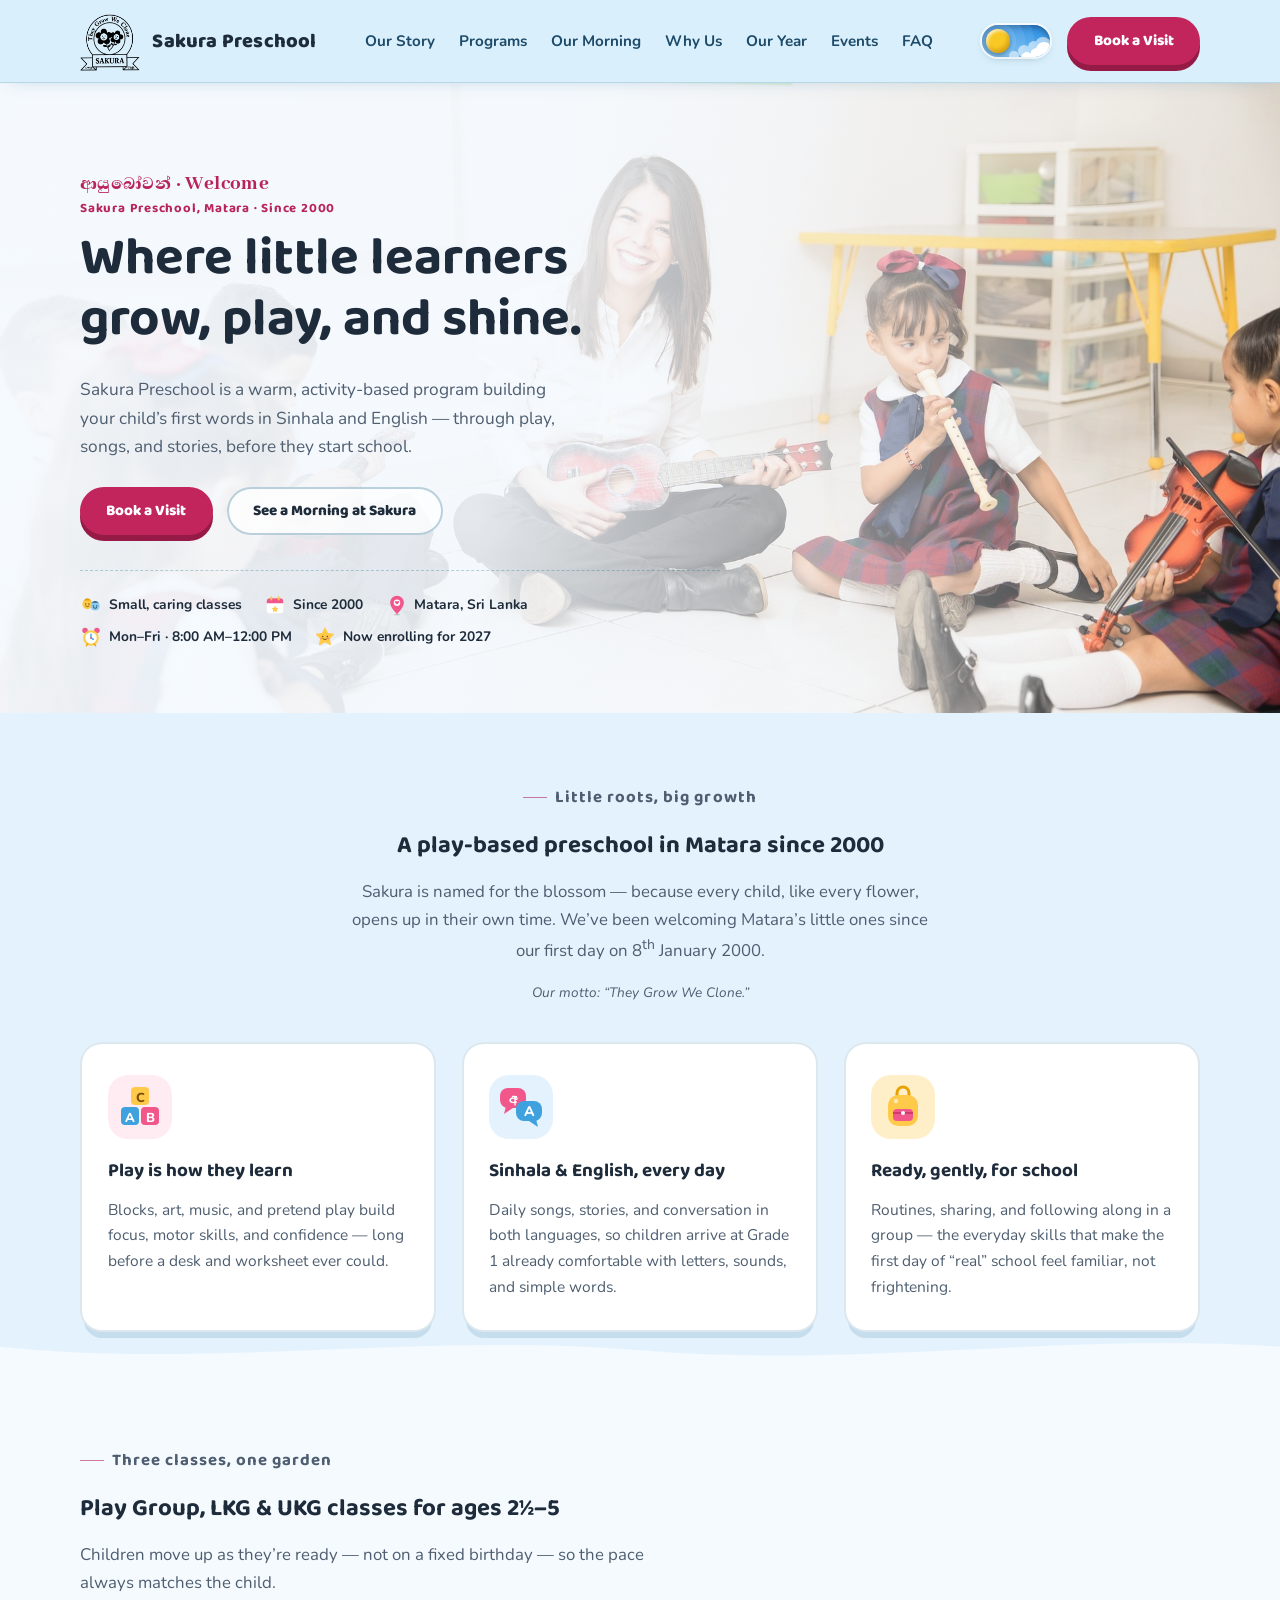
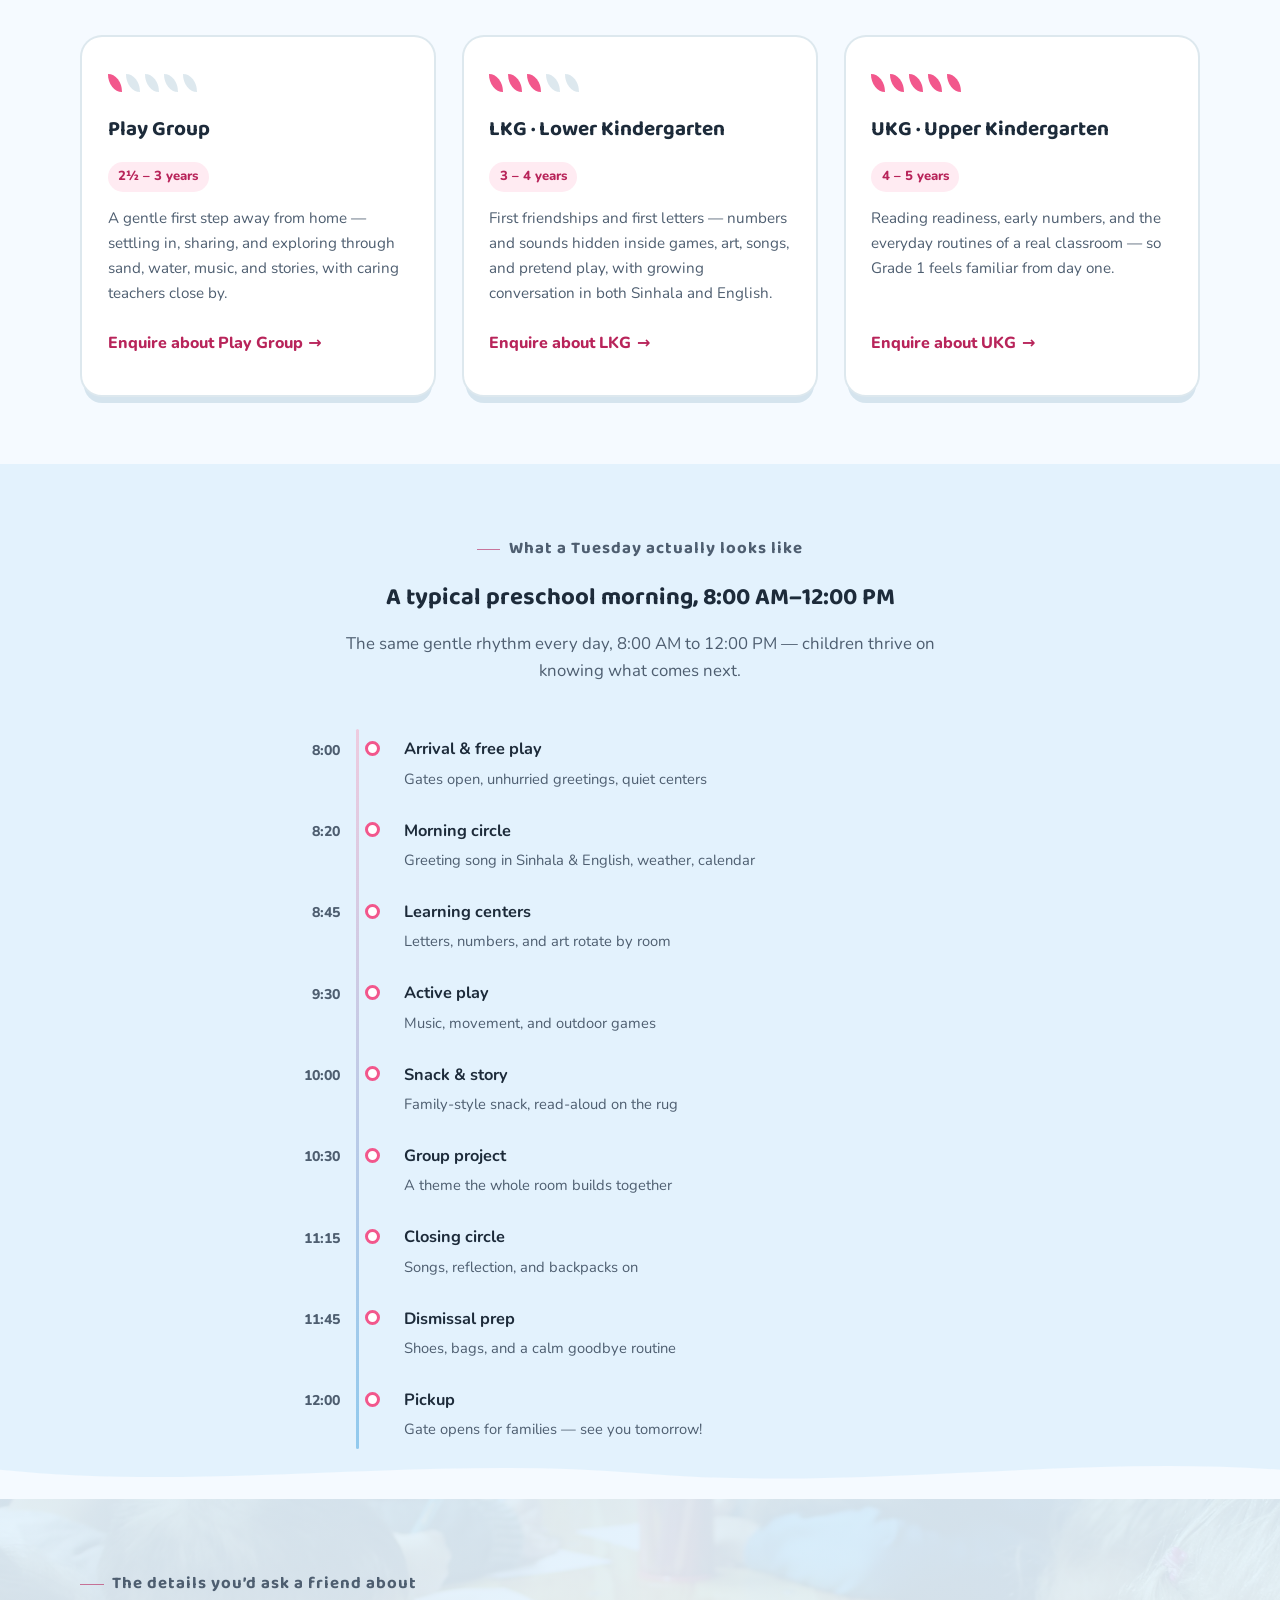
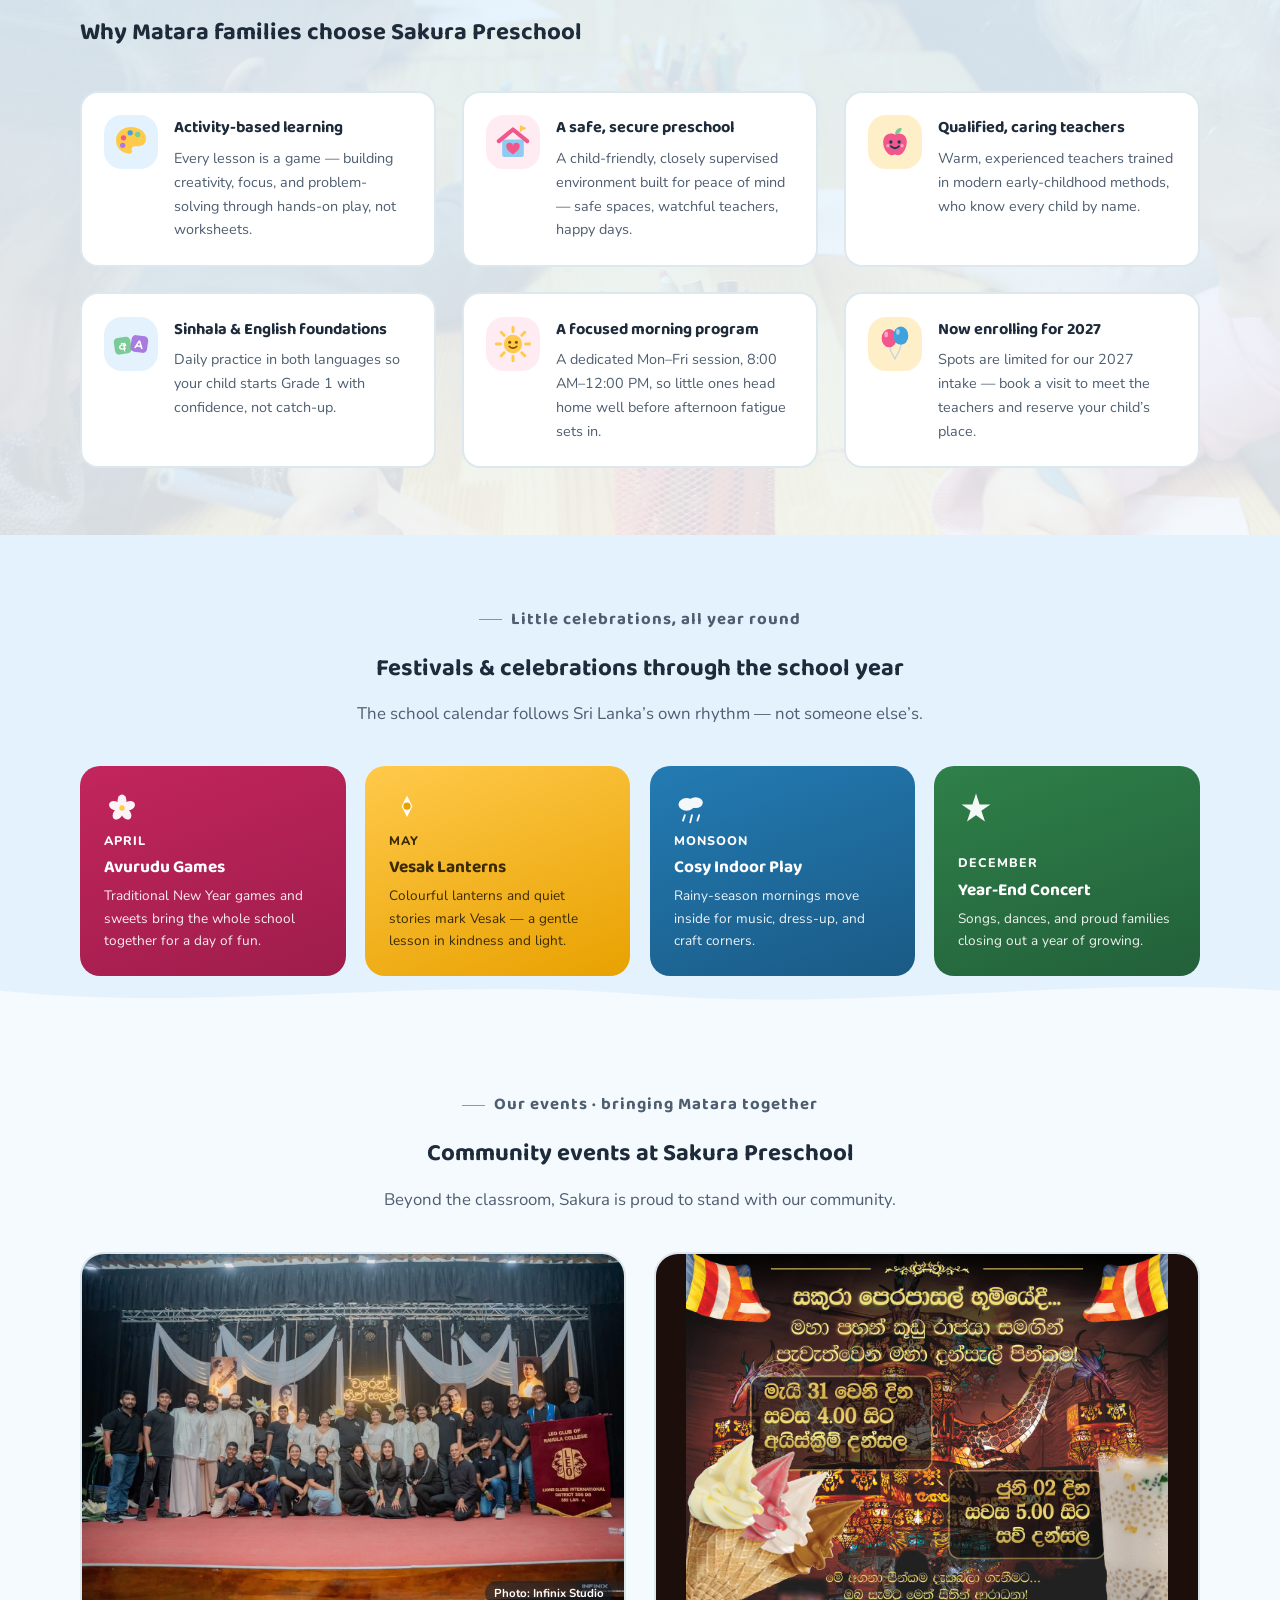
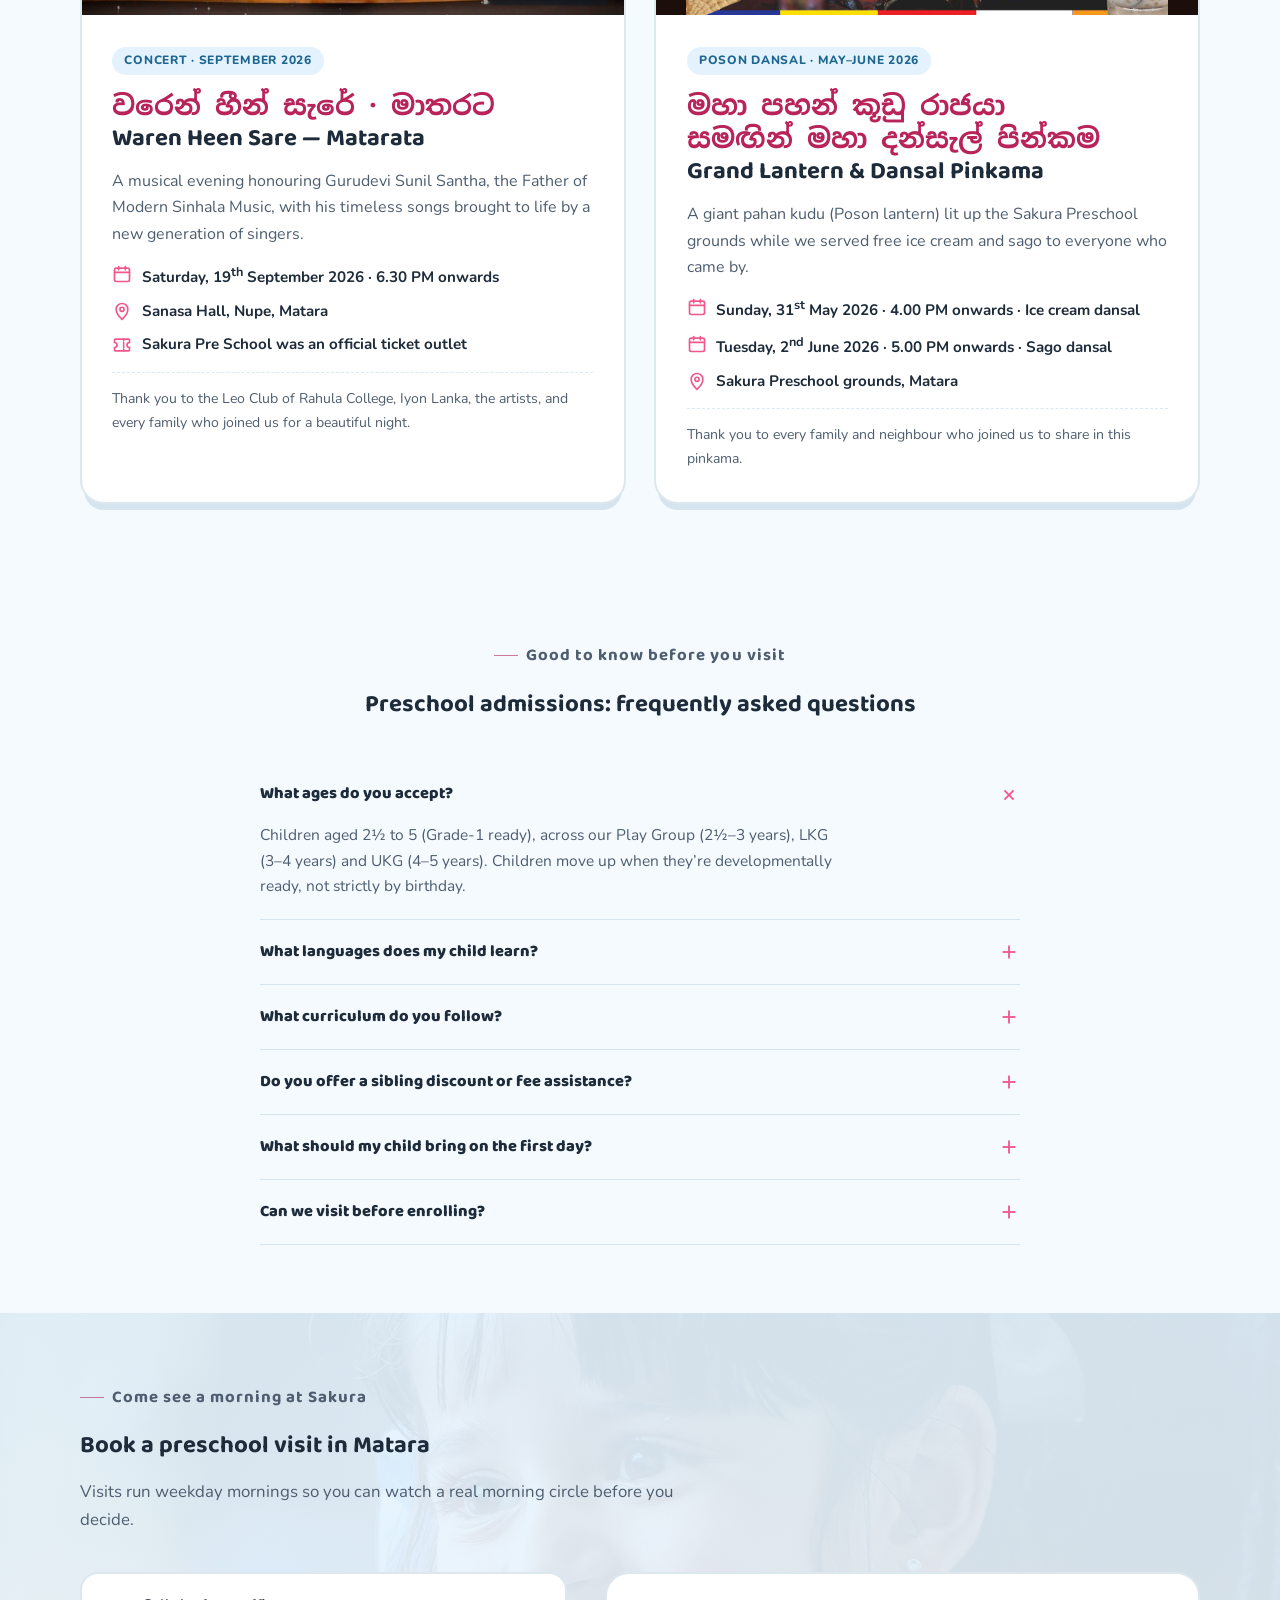
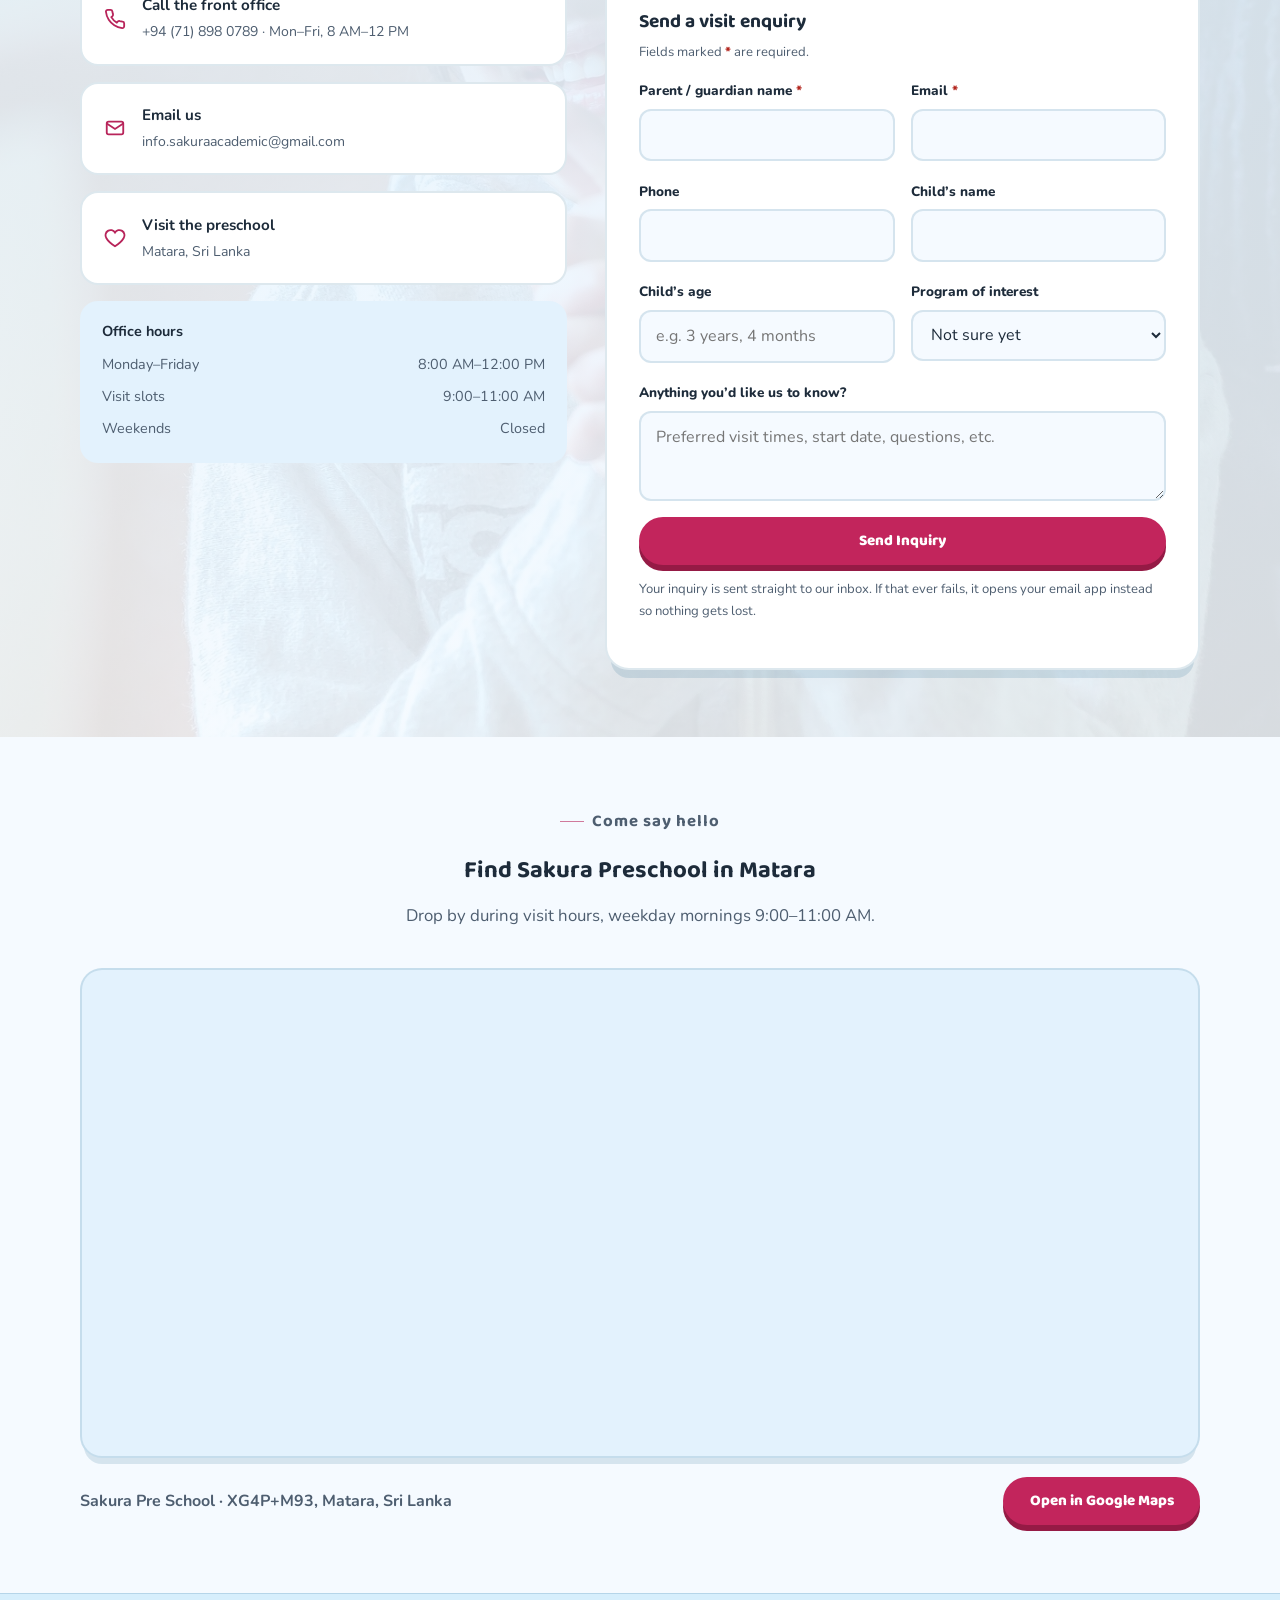
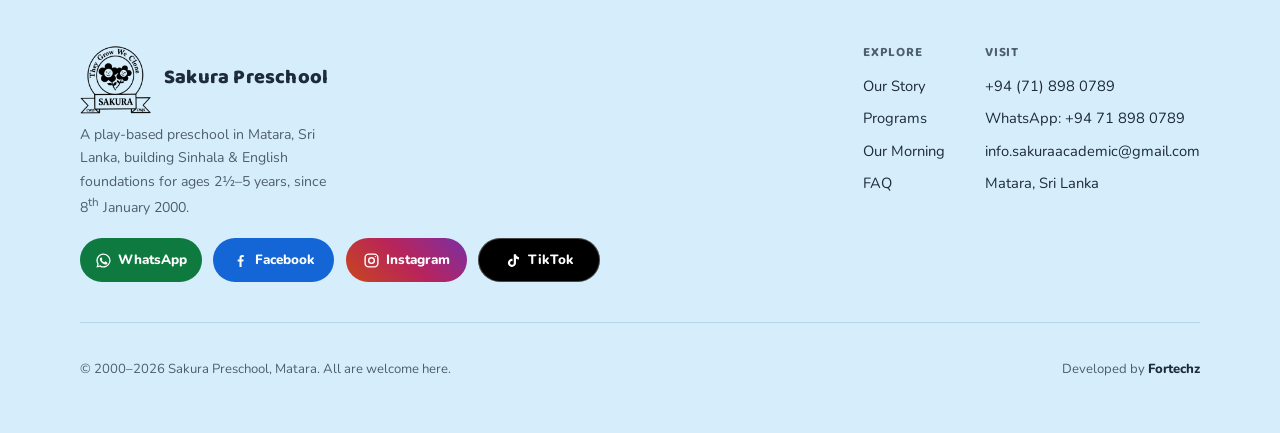
==== commit dea0991e: "vesak post" ====
--- a/index.html
+++ b/index.html
@@ -55,7 +55,7 @@
   "name": "Sakura Preschool",
   "alternateName": "Sakura Pre School",
   "slogan": "They Grow We Clone",
-  "foundingDate": "2000",
+  "foundingDate": "2000-01-08",
   "description": "Play-based preschool in Matara since 2000. Play Group, LKG & UKG for ages 2½–5, taught in Sinhala & English. Mon–Fri, 8 AM–12 PM. Book a visit today!",
   "url": "https://sakura-pre-school.vercel.app/",
   "logo": "https://sakura-pre-school.vercel.app/icon-512.png",
@@ -123,6 +123,27 @@
   "location": {
    "@type": "Place",
    "name": "Sanasa Hall, Nupe",
+   "address": {
+    "@type": "PostalAddress",
+    "addressLocality": "Matara",
+    "addressCountry": "LK"
+   }
+  }
+ },
+ {
+  "@context": "https://schema.org",
+  "@type": "Event",
+  "name": "Grand Lantern & Dansal Pinkama (මහා පහන් කූඩු රාජයා සමඟින් මහා දන්සැල් පින්කම)",
+  "description": "A giant Poson lantern with an ice cream dansal and a sago dansal at Sakura Preschool grounds, Matara.",
+  "startDate": "2026-05-31T16:00:00+05:30",
+  "endDate": "2026-06-02T21:00:00+05:30",
+  "eventStatus": "https://schema.org/EventScheduled",
+  "eventAttendanceMode": "https://schema.org/OfflineEventAttendanceMode",
+  "isAccessibleForFree": true,
+  "image": "https://sakura-pre-school.vercel.app/event-poson-dansal.jpg",
+  "location": {
+   "@type": "Place",
+   "name": "Sakura Preschool",
    "address": {
     "@type": "PostalAddress",
     "addressLocality": "Matara",
@@ -709,7 +730,7 @@
 
   /* Latest event */
   .event-card{
-    display:grid;grid-template-columns:1fr;align-items:stretch;
+    display:flex;flex-direction:column;
     background:var(--surface);border:2px solid var(--border);border-radius:24px;overflow:hidden;
     box-shadow:0 10px 0 -4px var(--border);
   }
@@ -719,7 +740,7 @@
     position:absolute;right:.7rem;bottom:.6rem;font-size:.72rem;font-weight:700;color:#fff;
     background:rgba(16,29,43,.55);padding:.15rem .55rem;border-radius:999px;
   }
-  .event-body{padding:1.5rem 1.3rem;display:flex;flex-direction:column;gap:.9rem}
+  .event-body{flex:1;padding:1.5rem 1.3rem;display:flex;flex-direction:column;gap:.9rem}
   .event-tag{
     align-self:flex-start;font-size:.75rem;font-weight:800;letter-spacing:.06em;text-transform:uppercase;
     color:var(--sky-deep);background:var(--surface-alt);padding:.25rem .75rem;border-radius:999px;
@@ -730,7 +751,10 @@
   .event-meta{list-style:none;margin:0;padding:0;display:grid;gap:.55rem}
   .event-meta li{display:flex;gap:.6rem;align-items:flex-start;font-weight:700;font-size:.95rem}
   .event-meta svg{width:20px;height:20px;flex-shrink:0;margin-top:.15rem;color:var(--accent)}
-  .event-thanks{font-size:.88rem;color:var(--text-muted);border-top:1px dashed var(--border);padding-top:.9rem;margin:0}
+  .event-list{display:grid;gap:1.8rem}
+  .event-photo.poster{background:#1c0f0b}
+  .event-photo.poster img{object-fit:contain}
+  .event-thanks{font-size:.88rem;color:var(--text-muted);border-top:1px dashed var(--border);padding-top:.9rem;margin:auto 0 0}
   .s-1{background:linear-gradient(160deg,#C2255C,#9E1D4B)}
   .s-2{background:linear-gradient(160deg,#FFC94A,#E8A100)}
   .s-2,.s-2 h3,.s-2 p{color:#3B2A00} /* white on yellow was 1.5:1 */
@@ -931,8 +955,7 @@
     .pillars,.programs,.feature-grid{grid-template-columns:repeat(3,1fr);gap:1.6rem}
     .seasons{grid-template-columns:repeat(4,1fr);gap:1.2rem}
     .season-card{min-height:210px}
-    .event-card{grid-template-columns:1.35fr 1fr}
-    .event-photo img{height:100%}
+    .event-list{grid-template-columns:1fr 1fr}
     .enroll-grid{grid-template-columns:.9fr 1.1fr;gap:2.4rem}
     .map-wrap{aspect-ratio:16/7}
     /* mouse users: compact footer links */
@@ -1028,7 +1051,7 @@
       <div class="section-head center">
         <p class="eyebrow" style="justify-content:center">Little roots, big growth</p>
         <h2>A play-based preschool in Matara since 2000</h2>
-        <p>Sakura is named for the blossom &mdash; because every child, like every flower, opens up in their own time. We&rsquo;ve been welcoming Matara&rsquo;s little ones since 2000.</p>
+        <p>Sakura is named for the blossom &mdash; because every child, like every flower, opens up in their own time. We&rsquo;ve been welcoming Matara&rsquo;s little ones since our first day on 8<sup>th</sup> January 2000.</p>
         <p style="font-size:.85rem;font-style:italic;color:var(--text-muted)">Our motto: &ldquo;They Grow We Clone.&rdquo;</p>
       </div>
       <div class="pillars">
@@ -1185,10 +1208,11 @@
   <section id="events">
     <div class="container">
       <div class="section-head center">
-        <p class="eyebrow" style="justify-content:center">Latest event &middot; bringing Matara together through music</p>
+        <p class="eyebrow" style="justify-content:center">Our events &middot; bringing Matara together</p>
         <h2>Community events at Sakura Preschool</h2>
         <p>Beyond the classroom, Sakura is proud to stand with our community.</p>
       </div>
+      <div class="event-list">
       <article class="event-card">
         <figure class="event-photo">
           <img src="event-waren-heen-sare.jpg" width="1500" height="1000" loading="lazy" decoding="async"
@@ -1207,6 +1231,24 @@
           <p class="event-thanks">Thank you to the Leo Club of Rahula College, Iyon Lanka, the artists, and every family who joined us for a beautiful night.</p>
         </div>
       </article>
+      <article class="event-card">
+        <figure class="event-photo poster">
+          <img src="event-poson-dansal.jpg" width="1280" height="960" loading="lazy" decoding="async"
+               alt="Poster for the grand lantern and dansal pinkama at Sakura Preschool grounds: ice cream dansal on 31 May from 4.00 PM and sago dansal on 2 June from 5.00 PM">
+        </figure>
+        <div class="event-body">
+          <span class="event-tag">Poson Dansal &middot; May&ndash;June 2026</span>
+          <h3><span class="si" lang="si">මහා පහන් කූඩු රාජයා සමඟින් මහා දන්සැල් පින්කම</span>Grand Lantern &amp; Dansal Pinkama</h3>
+          <p>A giant pahan kudu (Poson lantern) lit up the Sakura Preschool grounds while we served free ice cream and sago to everyone who came by.</p>
+          <ul class="event-meta">
+            <li><svg viewBox="0 0 24 24" fill="none" stroke="currentColor" stroke-width="2" stroke-linecap="round" aria-hidden="true"><rect x="3" y="5" width="18" height="16" rx="2"/><path d="M3 10h18M8 3v4M16 3v4"/></svg><span>Sunday, 31<sup>st</sup> May 2026 &middot; 4.00 PM onwards &middot; Ice cream dansal</span></li>
+            <li><svg viewBox="0 0 24 24" fill="none" stroke="currentColor" stroke-width="2" stroke-linecap="round" aria-hidden="true"><rect x="3" y="5" width="18" height="16" rx="2"/><path d="M3 10h18M8 3v4M16 3v4"/></svg><span>Tuesday, 2<sup>nd</sup> June 2026 &middot; 5.00 PM onwards &middot; Sago dansal</span></li>
+            <li><svg viewBox="0 0 24 24" fill="none" stroke="currentColor" stroke-width="2" stroke-linecap="round" aria-hidden="true"><path d="M12 22s7-6.2 7-12a7 7 0 0 0-14 0c0 5.8 7 12 7 12Z"/><circle cx="12" cy="10" r="2.5"/></svg><span>Sakura Preschool grounds, Matara</span></li>
+          </ul>
+          <p class="event-thanks">Thank you to every family and neighbour who joined us to share in this pinkama.</p>
+        </div>
+      </article>
+      </div>
     </div>
   </section>
 
@@ -1357,7 +1399,7 @@
           <img class="brand-mark" src="sakura-logo.png" alt="" decoding="async">
           <span class="brand-name">Sakura Preschool</span>
         </div>
-        <p>A play-based preschool in Matara, Sri Lanka, building Sinhala &amp; English foundations for ages 2&frac12;&ndash;5 years, since 2000.</p>
+        <p>A play-based preschool in Matara, Sri Lanka, building Sinhala &amp; English foundations for ages 2&frac12;&ndash;5 years, since 8<sup>th</sup> January 2000.</p>
         <div class="socials" role="group" aria-label="Sakura Preschool on social media">
           <a class="social social-wa" href="https://wa.me/94718980789" target="_blank" rel="noopener"><svg viewBox="0 0 24 24" fill="currentColor" aria-hidden="true"><path d="M12 2a10 10 0 0 0-8.6 15.1L2 22l5-1.3A10 10 0 1 0 12 2Zm0 18.2a8.2 8.2 0 0 1-4.2-1.2l-.3-.2-3 .8.8-2.9-.2-.3A8.2 8.2 0 1 1 12 20.2Zm4.5-6.1c-.2-.1-1.5-.7-1.7-.8-.2-.1-.4-.1-.6.1l-.8 1c-.1.2-.3.2-.5.1a6.7 6.7 0 0 1-3.3-2.9c-.3-.4.2-.4.7-1.3.1-.2 0-.3 0-.4l-.8-1.8c-.2-.5-.4-.4-.6-.4h-.5a1 1 0 0 0-.7.3 3 3 0 0 0-.9 2.2 5.2 5.2 0 0 0 1.1 2.8 11.9 11.9 0 0 0 4.6 4c1.7.7 2.3.8 3.2.7.5-.1 1.5-.6 1.7-1.2.2-.6.2-1.1.2-1.2-.1-.1-.3-.2-.5-.3Z"/></svg>WhatsApp<span class="sr-only"> (opens in a new tab)</span></a>
           <a class="social social-fb" href="https://www.facebook.com/profile.php?id=61560372808466" target="_blank" rel="noopener"><svg viewBox="0 0 24 24" fill="currentColor" aria-hidden="true"><path d="M13.5 21v-7.5h2.5l.4-3h-2.9V8.6c0-.9.3-1.5 1.5-1.5h1.5V4.4c-.3 0-1.2-.1-2.2-.1-2.2 0-3.7 1.3-3.7 3.8v2.4H8v3h2.6V21h2.9Z"/></svg>Facebook<span class="sr-only"> (opens in a new tab)</span></a>
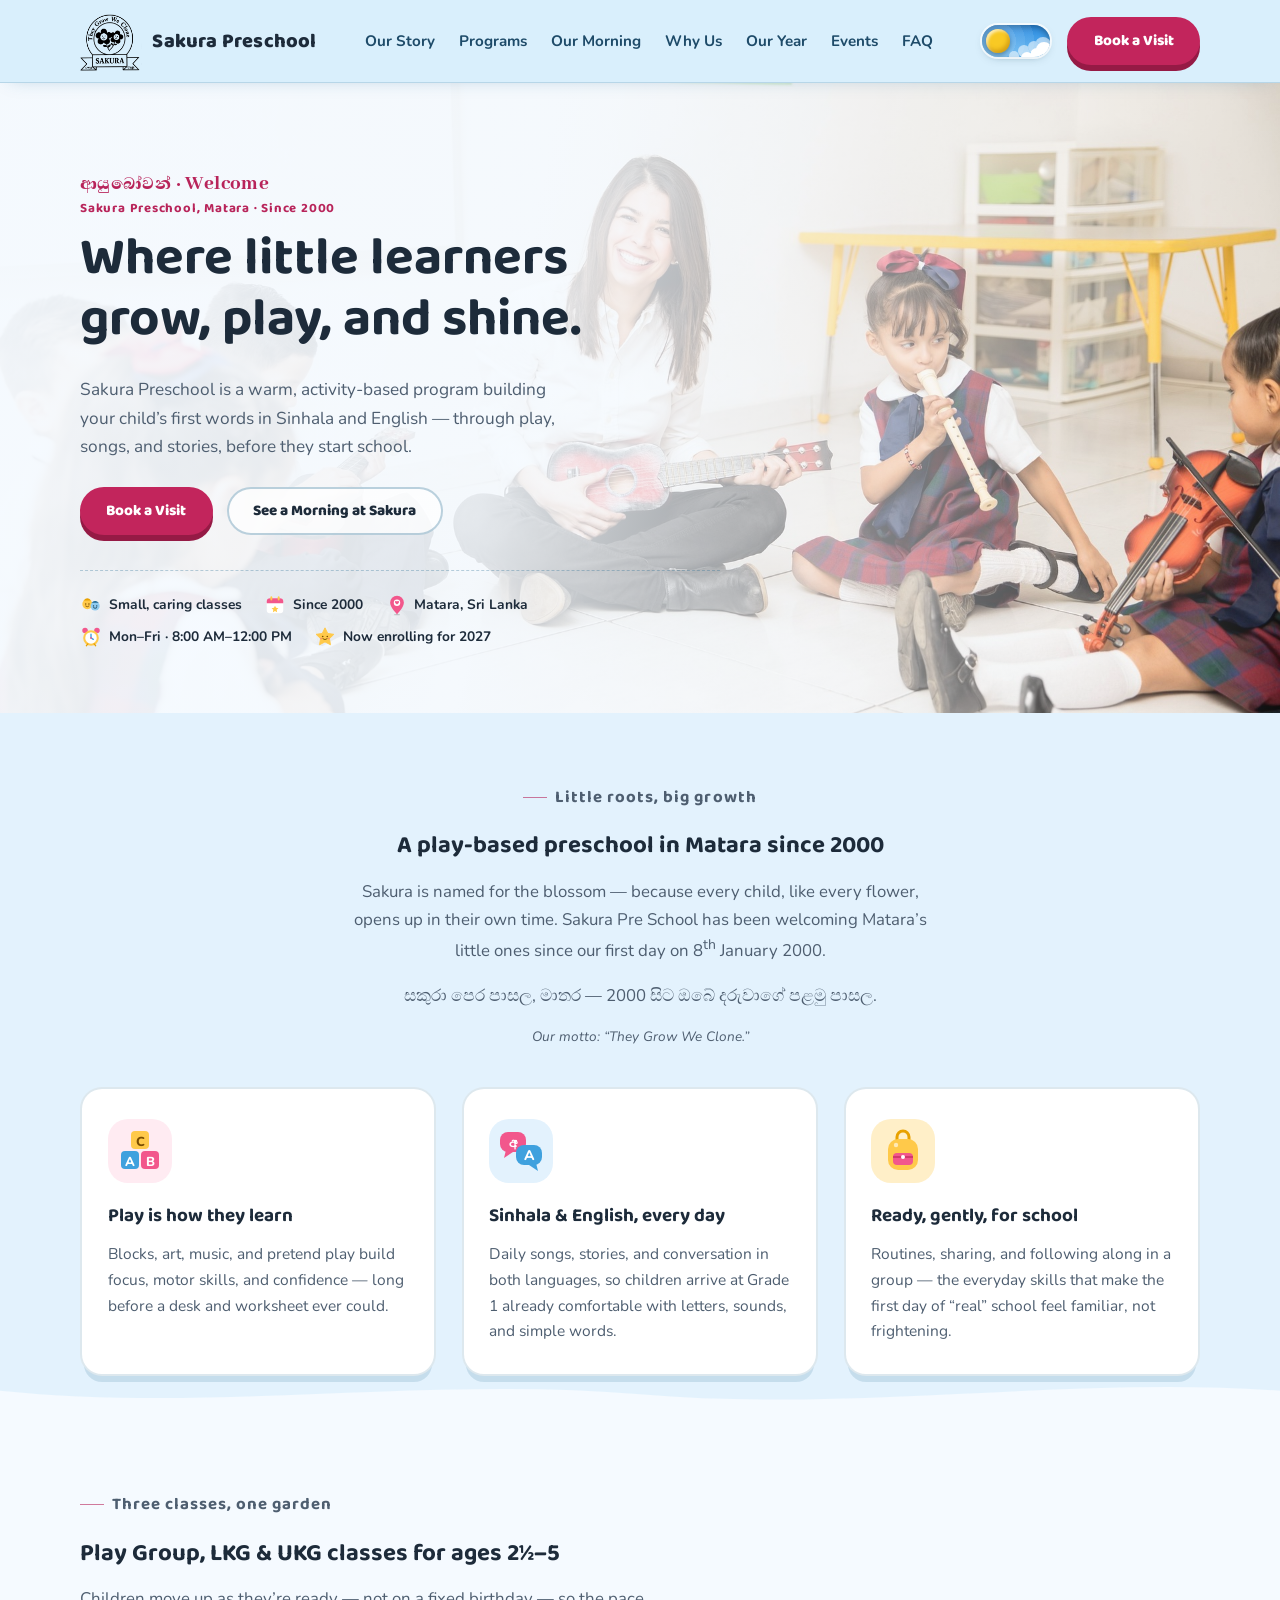
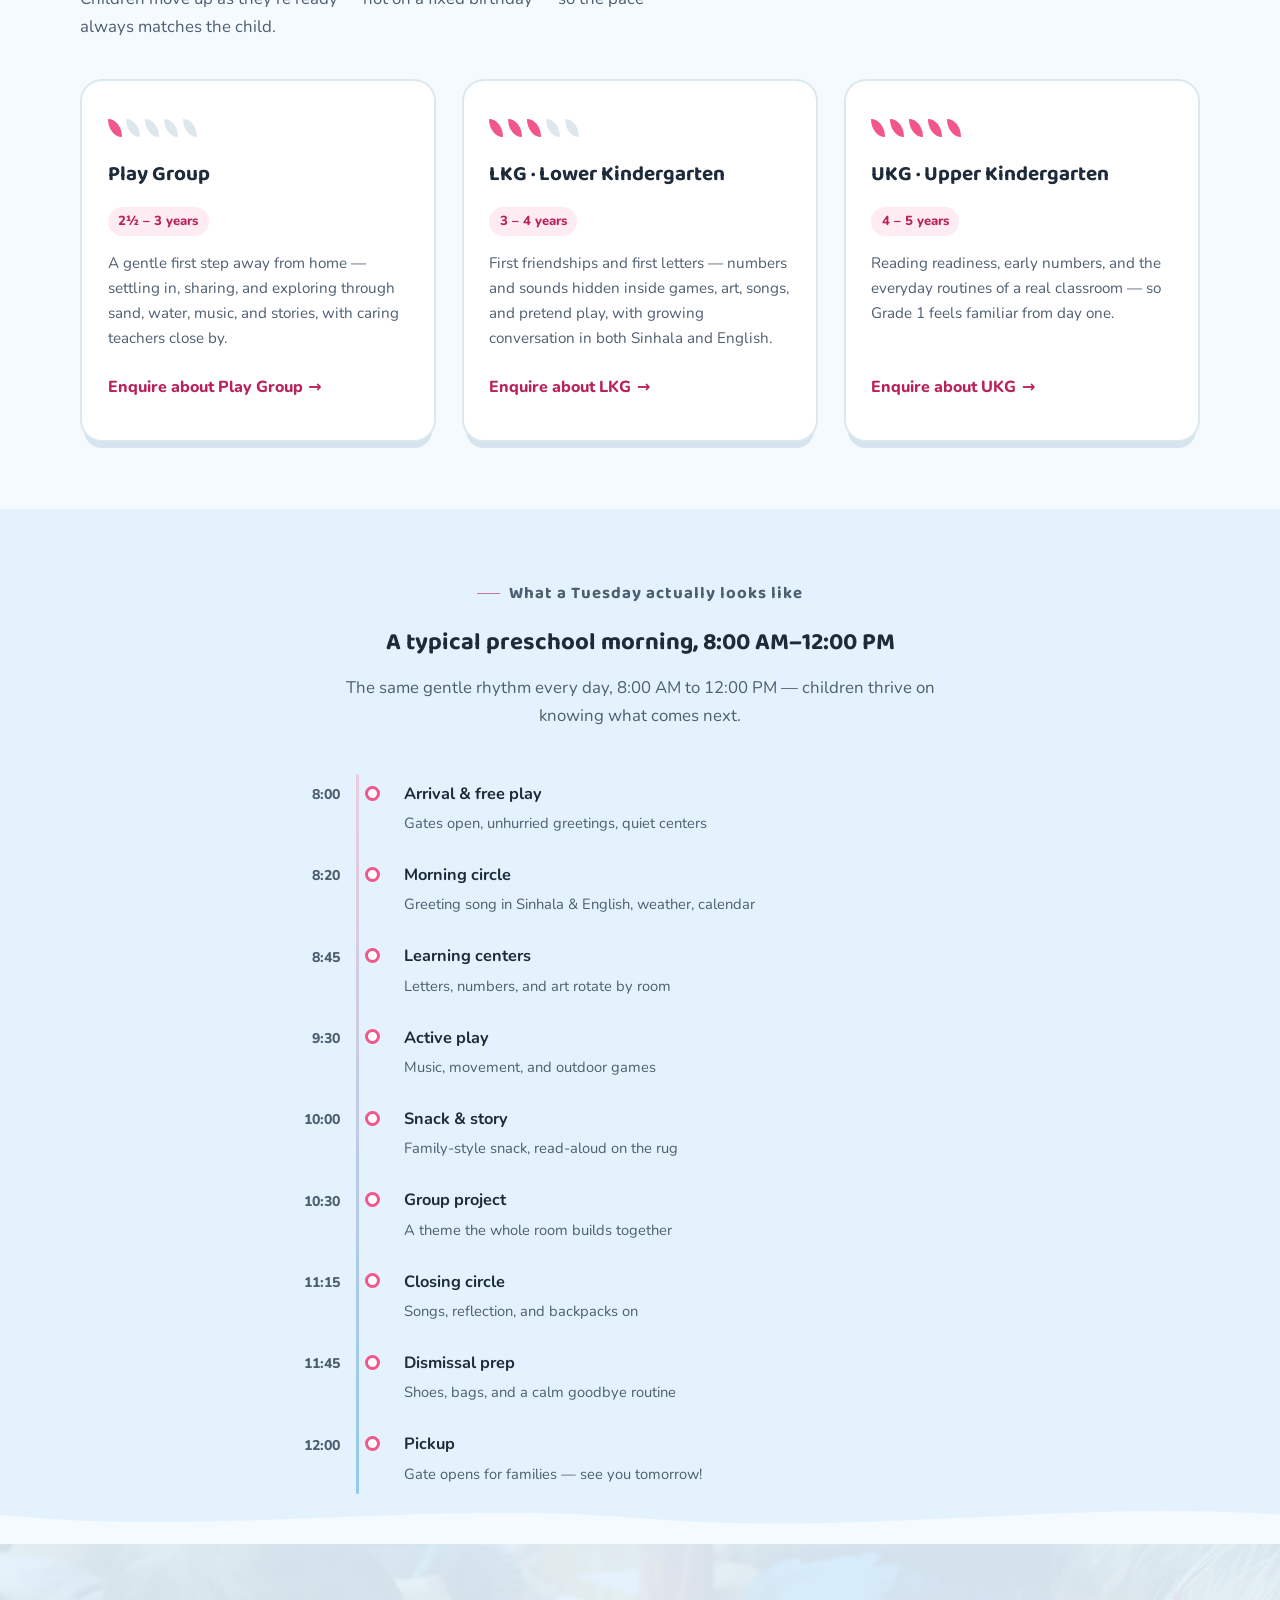
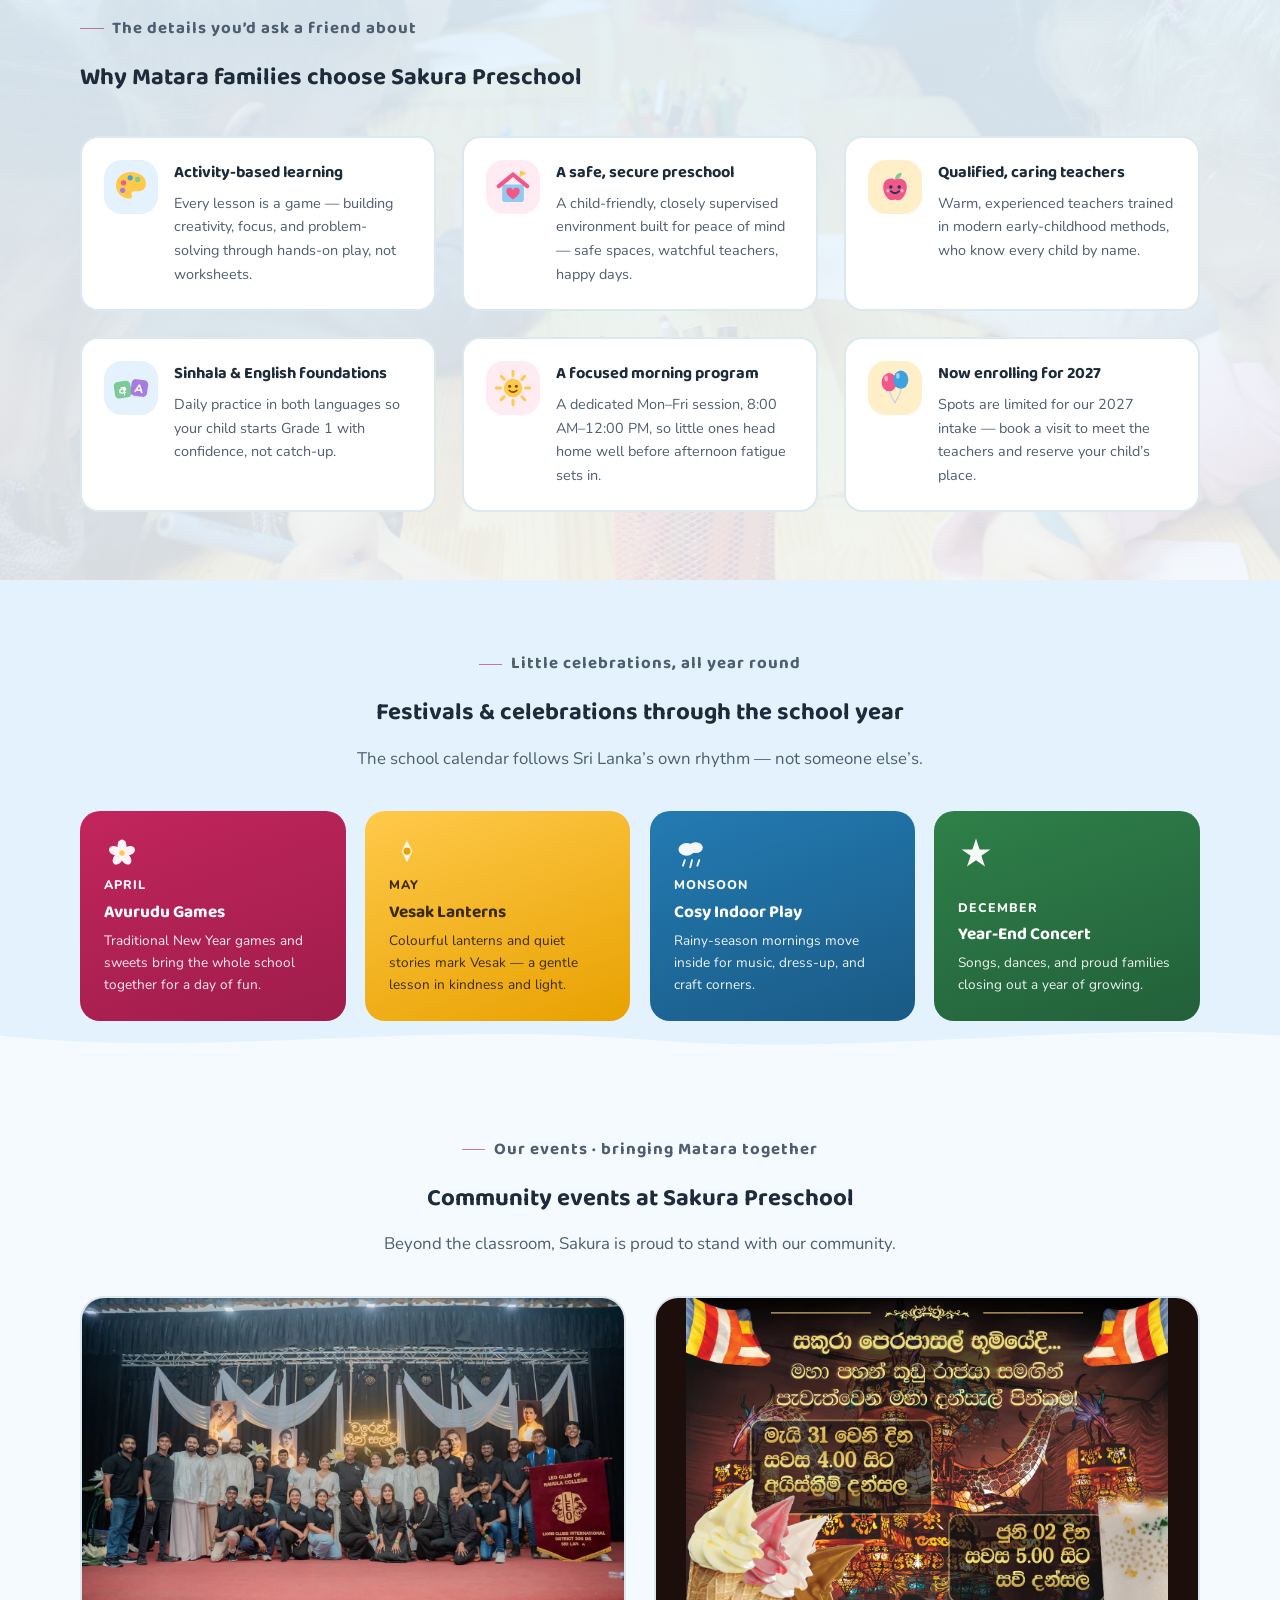
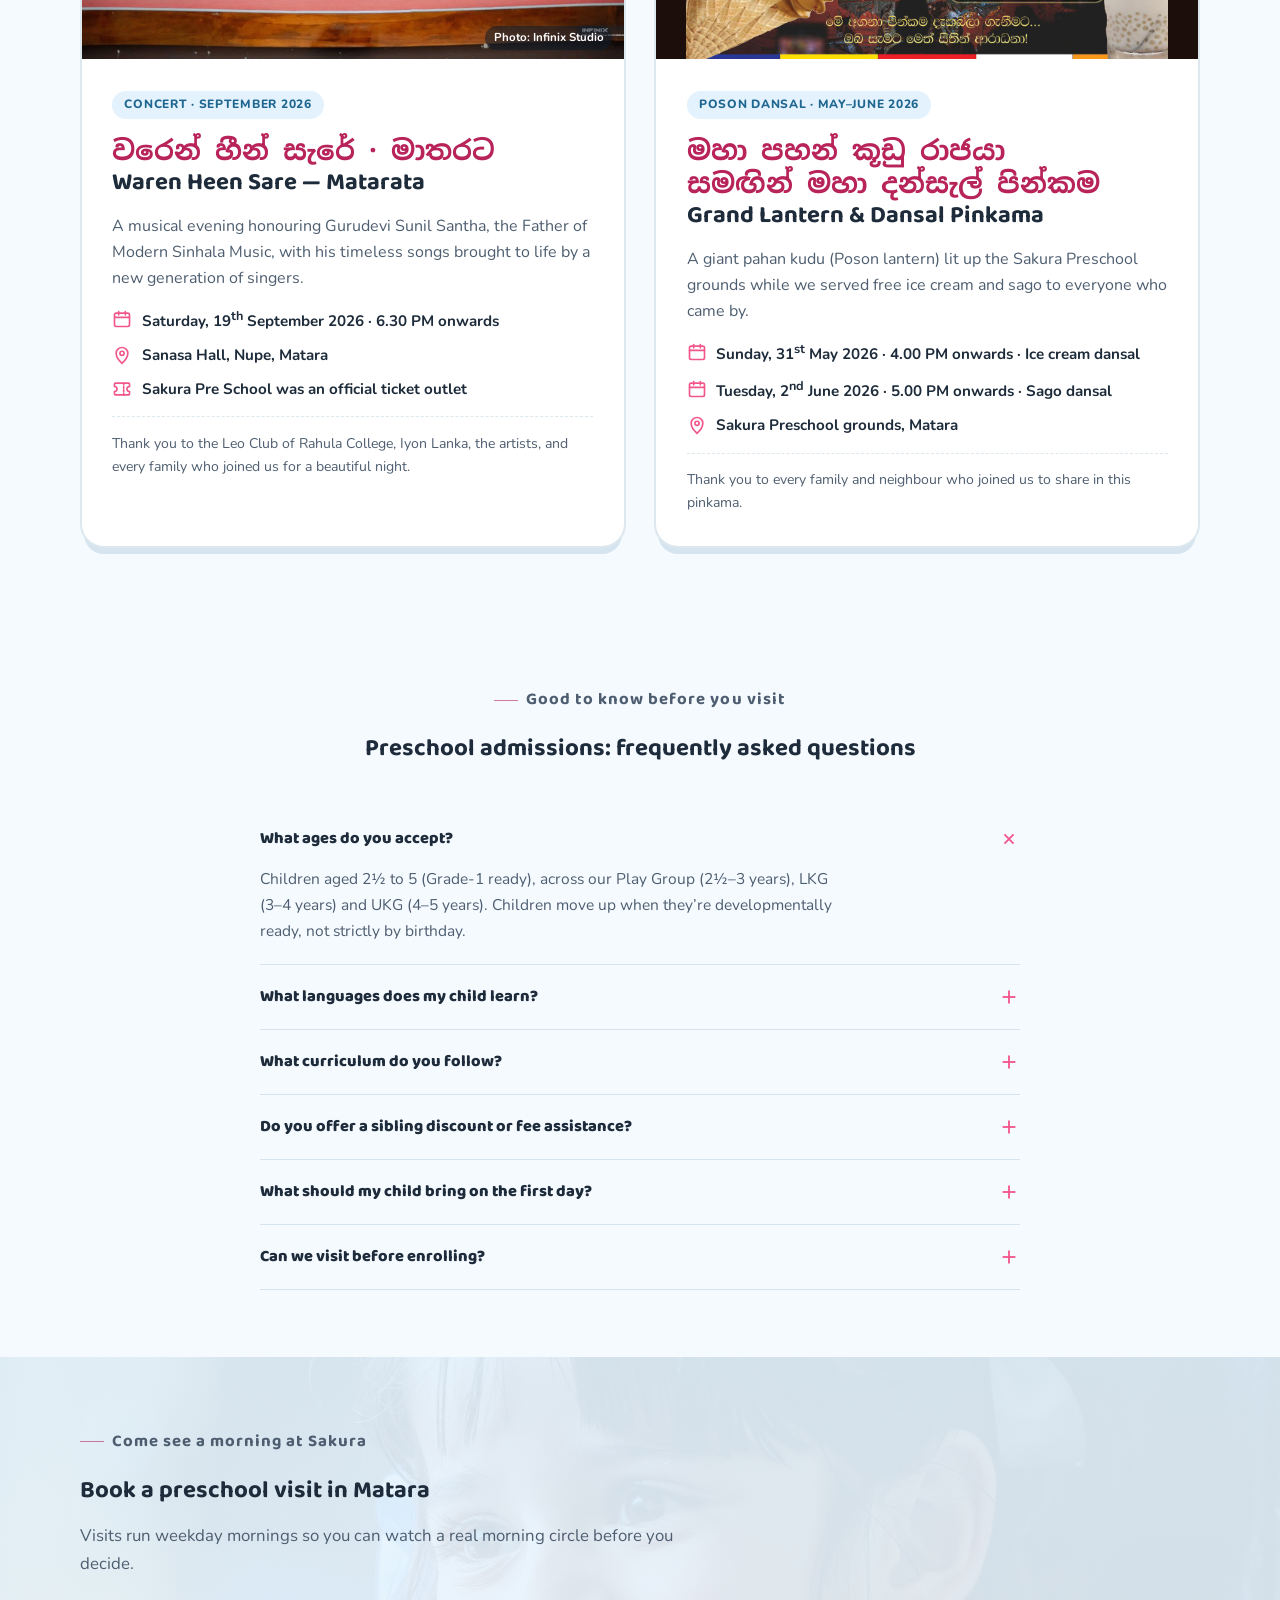
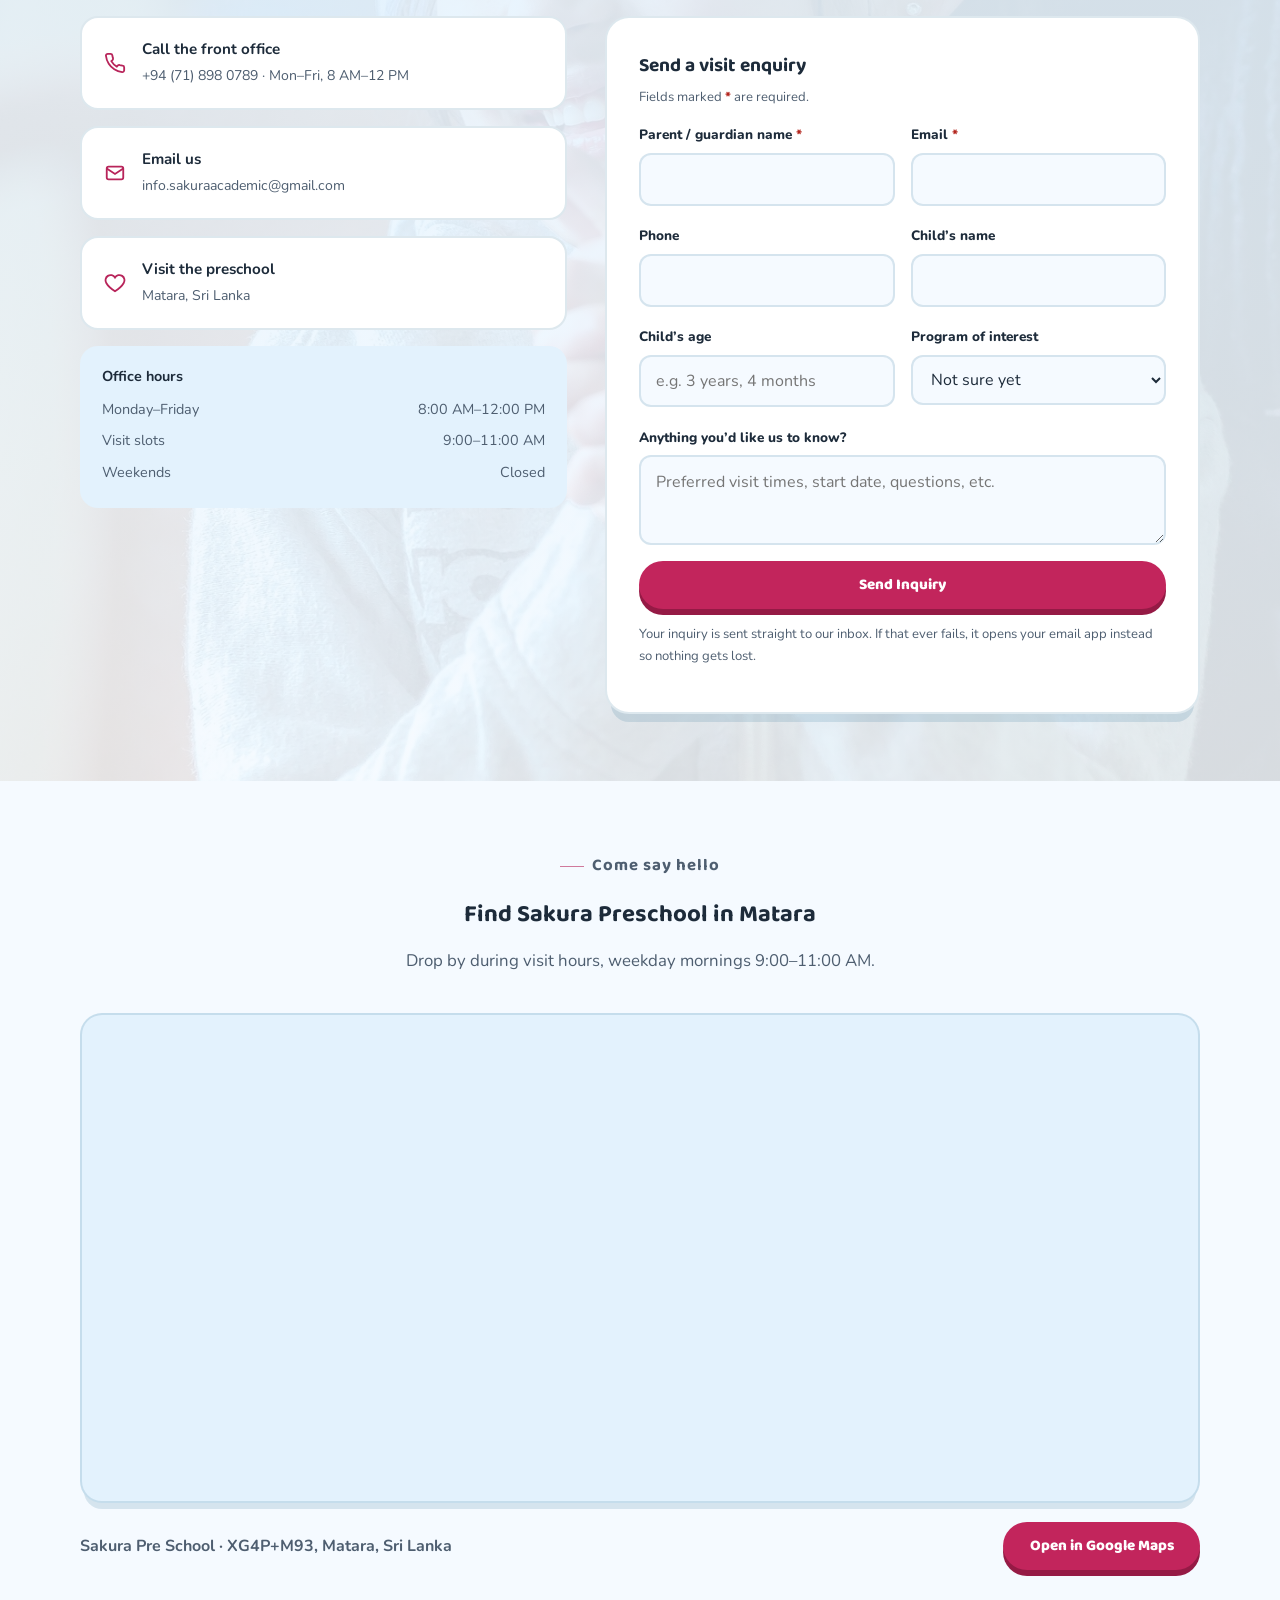
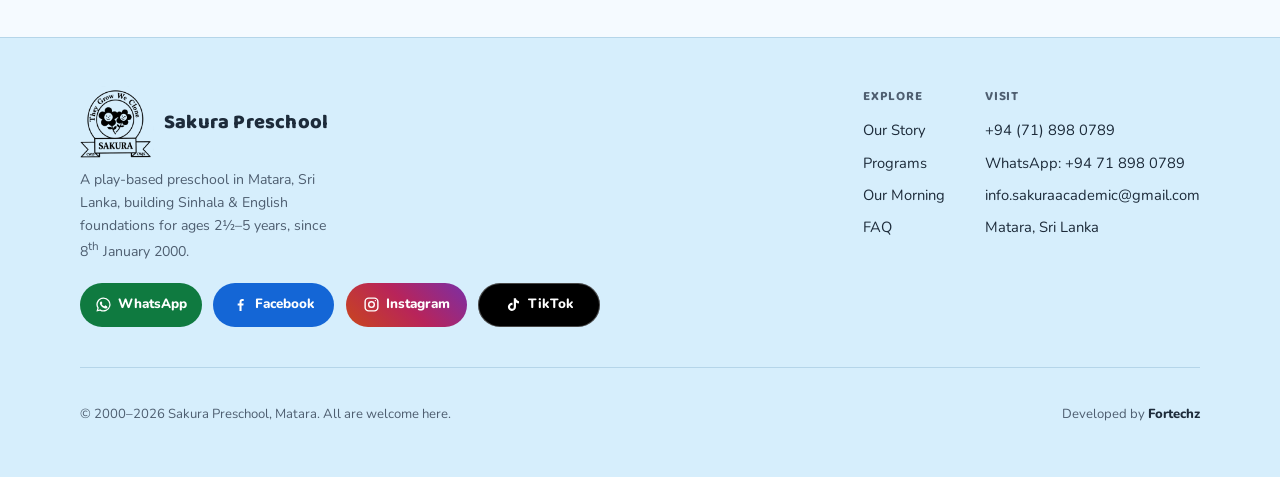
==== commit 700d6eda: "seo2" ====
--- a/index.html
+++ b/index.html
@@ -3,9 +3,9 @@
 <head>
 <meta charset="UTF-8">
 <meta name="viewport" content="width=device-width, initial-scale=1.0">
-<title>Sakura Preschool Matara | Play Group, LKG & UKG Classes</title>
-<meta name="description" content="Play-based preschool in Matara since 2000. Play Group, LKG & UKG for ages 2½–5, taught in Sinhala & English. Mon–Fri, 8 AM–12 PM. Book a visit today!">
-<meta name="keywords" content="Sakura Preschool, preschool Matara, nursery school Matara, pre school Matara, kindergarten Sri Lanka, play group Matara, LKG UKG Matara, Sinhala English preschool, පෙර පාසල මාතර">
+<title>Sakura Pre School Matara | Preschool, Play Group, LKG & UKG</title>
+<meta name="description" content="Sakura Pre School is a play-based preschool in Matara since 2000. Play Group, LKG & UKG for ages 2½–5 in Sinhala & English. Mon–Fri, 8 AM–12 PM.">
+<meta name="keywords" content="Sakura Pre School, Sakura Preschool, Sakura Matara, Sakura Pre School Matara, preschool Matara, pre school Matara, pre-school Matara, preschool in Matara, nursery school Matara, kindergarten Matara, play group Matara, LKG UKG Matara, Sinhala English preschool, සකුරා පෙර පාසල, සකුරා පෙරපාසල, පෙර පාසල මාතර">
 <meta name="robots" content="index, follow, max-image-preview:large">
 <meta name="author" content="Sakura Preschool">
 <meta name="theme-color" content="#101d2b">
@@ -28,14 +28,15 @@
 <meta property="og:type" content="website">
 <meta property="og:site_name" content="Sakura Preschool">
 <meta property="og:locale" content="en_LK">
+<meta property="og:locale:alternate" content="si_LK">
 <meta property="og:url" content="https://sakura-pre-school.vercel.app/">
-<meta property="og:title" content="Sakura Preschool Matara | Play Group, LKG & UKG Classes">
-<meta property="og:description" content="Play-based preschool in Matara since 2000. Play Group, LKG & UKG for ages 2½–5, taught in Sinhala & English. Mon–Fri, 8 AM–12 PM. Book a visit today!">
+<meta property="og:title" content="Sakura Pre School Matara | Preschool, Play Group, LKG & UKG">
+<meta property="og:description" content="Sakura Pre School is a play-based preschool in Matara since 2000. Play Group, LKG & UKG for ages 2½–5 in Sinhala & English. Mon–Fri, 8 AM–12 PM.">
 <meta property="og:image" content="https://sakura-pre-school.vercel.app/u_63z5ddwwp4-children-8203962_1920.jpg">
 <meta property="og:image:alt" content="Children playing and learning at Sakura Preschool, Matara">
 <meta name="twitter:card" content="summary_large_image">
-<meta name="twitter:title" content="Sakura Preschool Matara | Play Group, LKG & UKG Classes">
-<meta name="twitter:description" content="Play-based preschool in Matara since 2000. Play Group, LKG & UKG for ages 2½–5, taught in Sinhala & English. Mon–Fri, 8 AM–12 PM. Book a visit today!">
+<meta name="twitter:title" content="Sakura Pre School Matara | Preschool, Play Group, LKG & UKG">
+<meta name="twitter:description" content="Sakura Pre School is a play-based preschool in Matara since 2000. Play Group, LKG & UKG for ages 2½–5 in Sinhala & English. Mon–Fri, 8 AM–12 PM.">
 <meta name="twitter:image" content="https://sakura-pre-school.vercel.app/u_63z5ddwwp4-children-8203962_1920.jpg">
 <link rel="icon" href="/favicon.ico" sizes="any">
 <link rel="icon" type="image/png" sizes="48x48" href="/favicon-48.png">
@@ -53,10 +54,15 @@
   ],
   "@id": "https://sakura-pre-school.vercel.app/#school",
   "name": "Sakura Preschool",
-  "alternateName": "Sakura Pre School",
+  "alternateName": [
+   "Sakura Pre School",
+   "Sakura Preschool Matara",
+   "Sakura Pre School Matara",
+   "සකුරා පෙර පාසල"
+  ],
   "slogan": "They Grow We Clone",
   "foundingDate": "2000-01-08",
-  "description": "Play-based preschool in Matara since 2000. Play Group, LKG & UKG for ages 2½–5, taught in Sinhala & English. Mon–Fri, 8 AM–12 PM. Book a visit today!",
+  "description": "Sakura Pre School is a play-based preschool in Matara since 2000. Play Group, LKG & UKG for ages 2½–5 in Sinhala & English. Mon–Fri, 8 AM–12 PM.",
   "url": "https://sakura-pre-school.vercel.app/",
   "logo": "https://sakura-pre-school.vercel.app/icon-512.png",
   "image": [
@@ -98,7 +104,7 @@
   ],
   "audience": {
    "@type": "PeopleAudience",
-   "suggestedMinAge": 3,
+   "suggestedMinAge": 2.5,
    "suggestedMaxAge": 5
   },
   "knowsLanguage": [
@@ -157,7 +163,7 @@
   "@id": "https://sakura-pre-school.vercel.app/#website",
   "url": "https://sakura-pre-school.vercel.app/",
   "name": "Sakura Preschool",
-  "alternateName": ["Sakura Pre School", "Sakura Preschool Matara"],
+  "alternateName": ["Sakura Pre School", "Sakura Preschool Matara", "Sakura Pre School Matara", "සකුරා පෙර පාසල"],
   "inLanguage": "en",
   "publisher": {
    "@id": "https://sakura-pre-school.vercel.app/#school"
@@ -1051,7 +1057,8 @@
       <div class="section-head center">
         <p class="eyebrow" style="justify-content:center">Little roots, big growth</p>
         <h2>A play-based preschool in Matara since 2000</h2>
-        <p>Sakura is named for the blossom &mdash; because every child, like every flower, opens up in their own time. We&rsquo;ve been welcoming Matara&rsquo;s little ones since our first day on 8<sup>th</sup> January 2000.</p>
+        <p>Sakura is named for the blossom &mdash; because every child, like every flower, opens up in their own time. Sakura Pre School has been welcoming Matara&rsquo;s little ones since our first day on 8<sup>th</sup> January 2000.</p>
+        <p lang="si">සකුරා පෙර පාසල, මාතර &mdash; 2000 සිට ඔබේ දරුවාගේ පළමු පාසල.</p>
         <p style="font-size:.85rem;font-style:italic;color:var(--text-muted)">Our motto: &ldquo;They Grow We Clone.&rdquo;</p>
       </div>
       <div class="pillars">
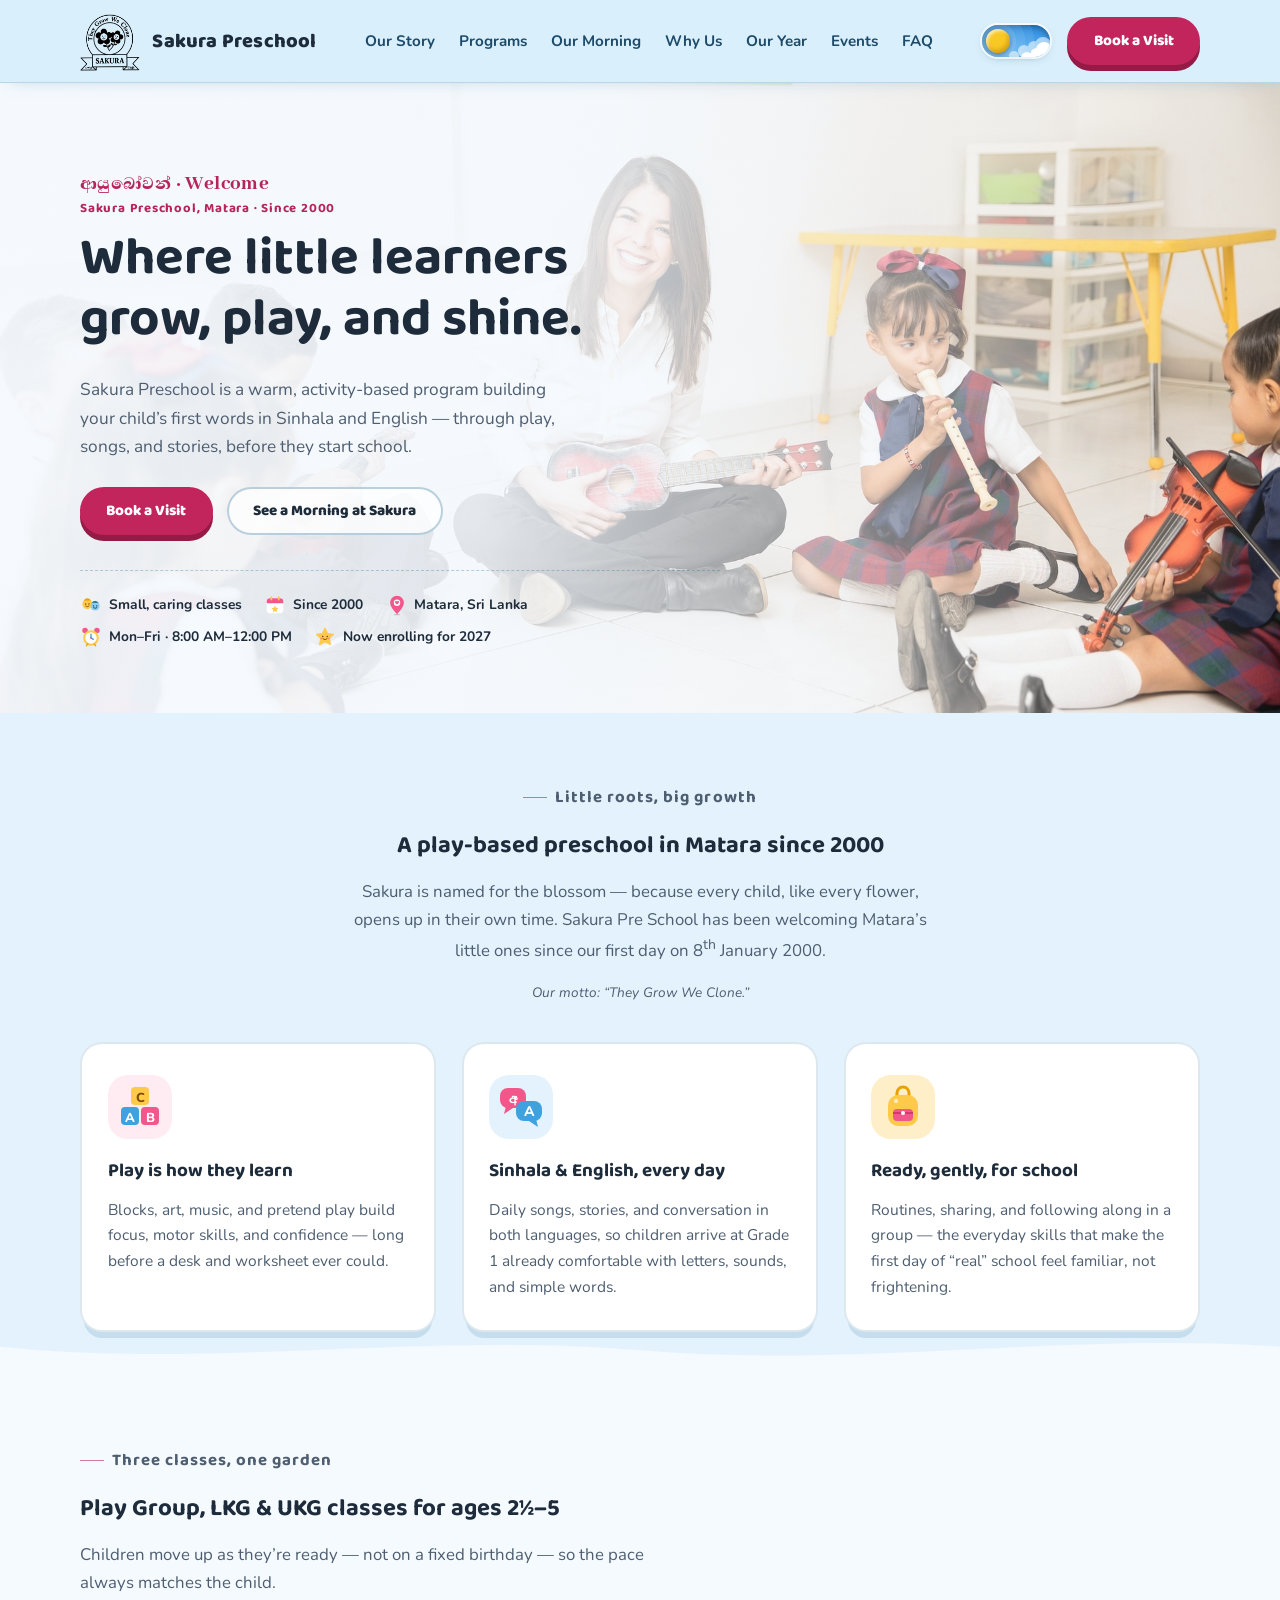
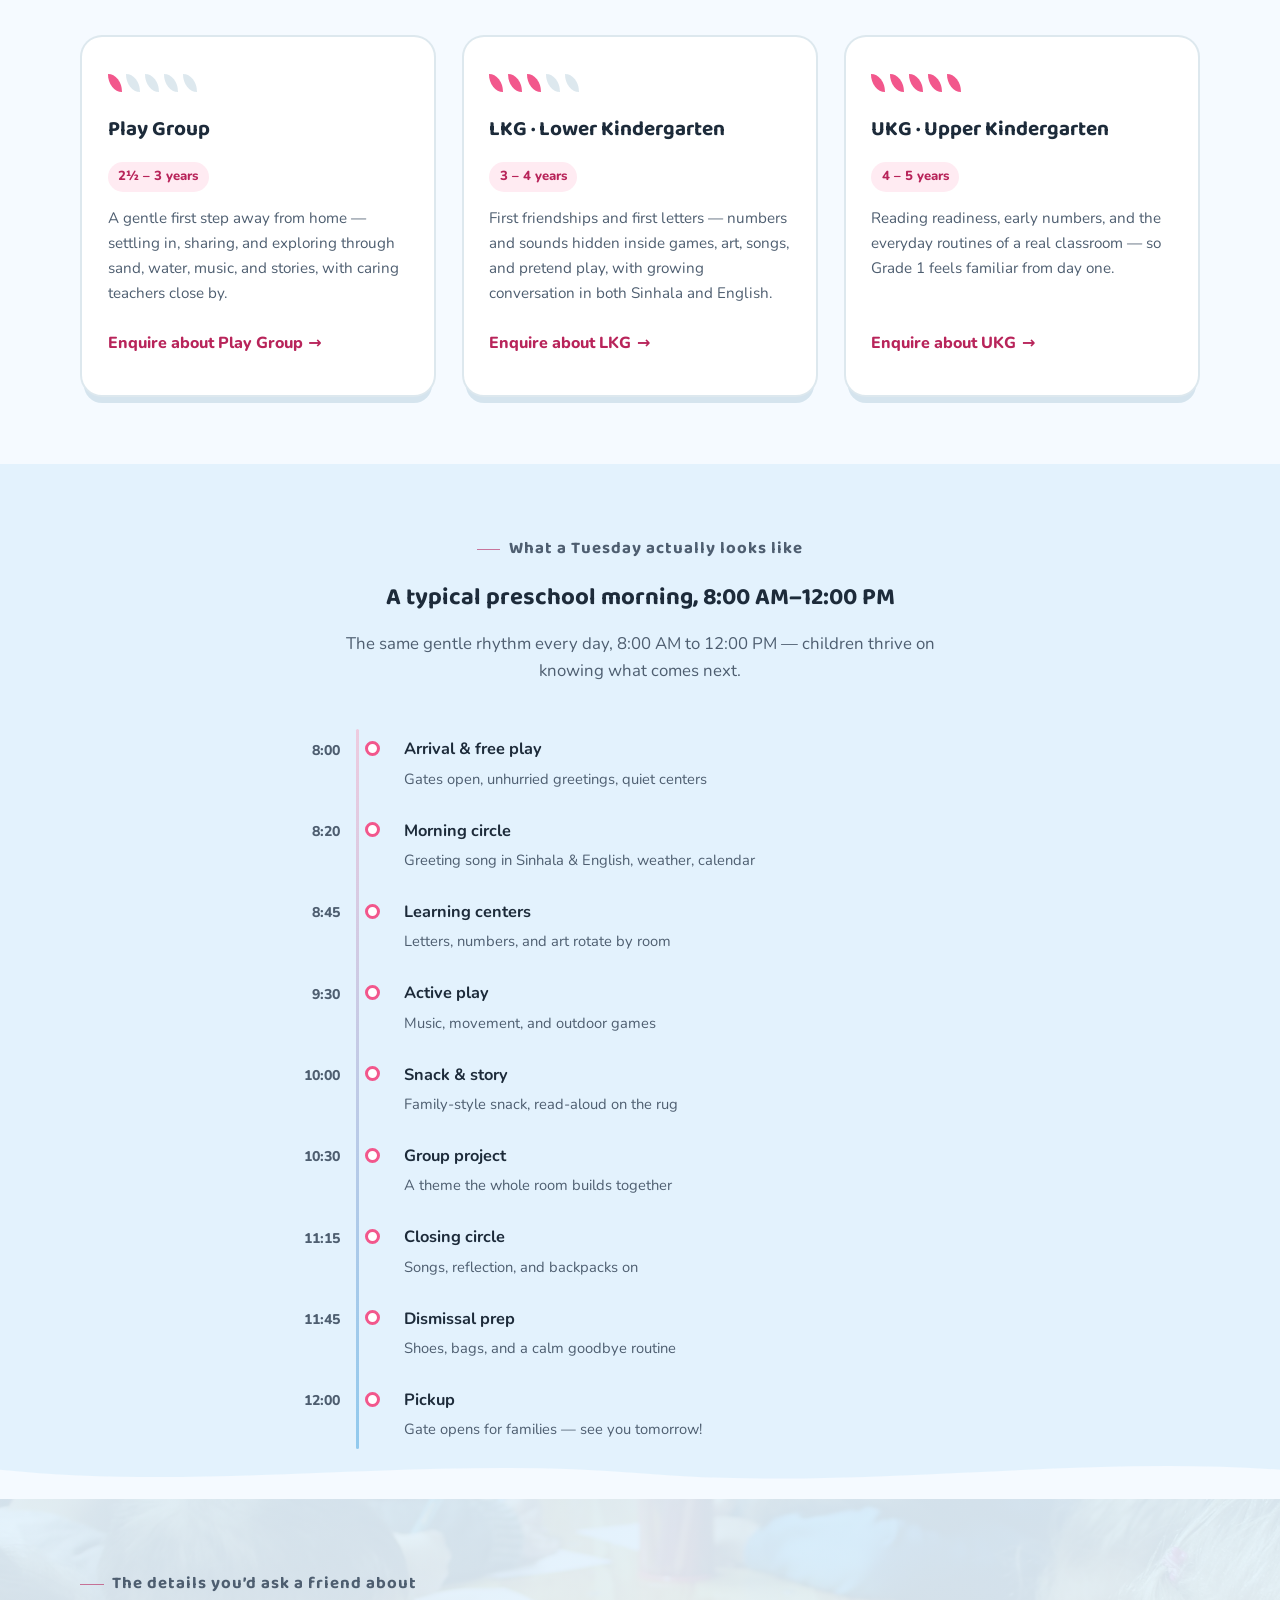
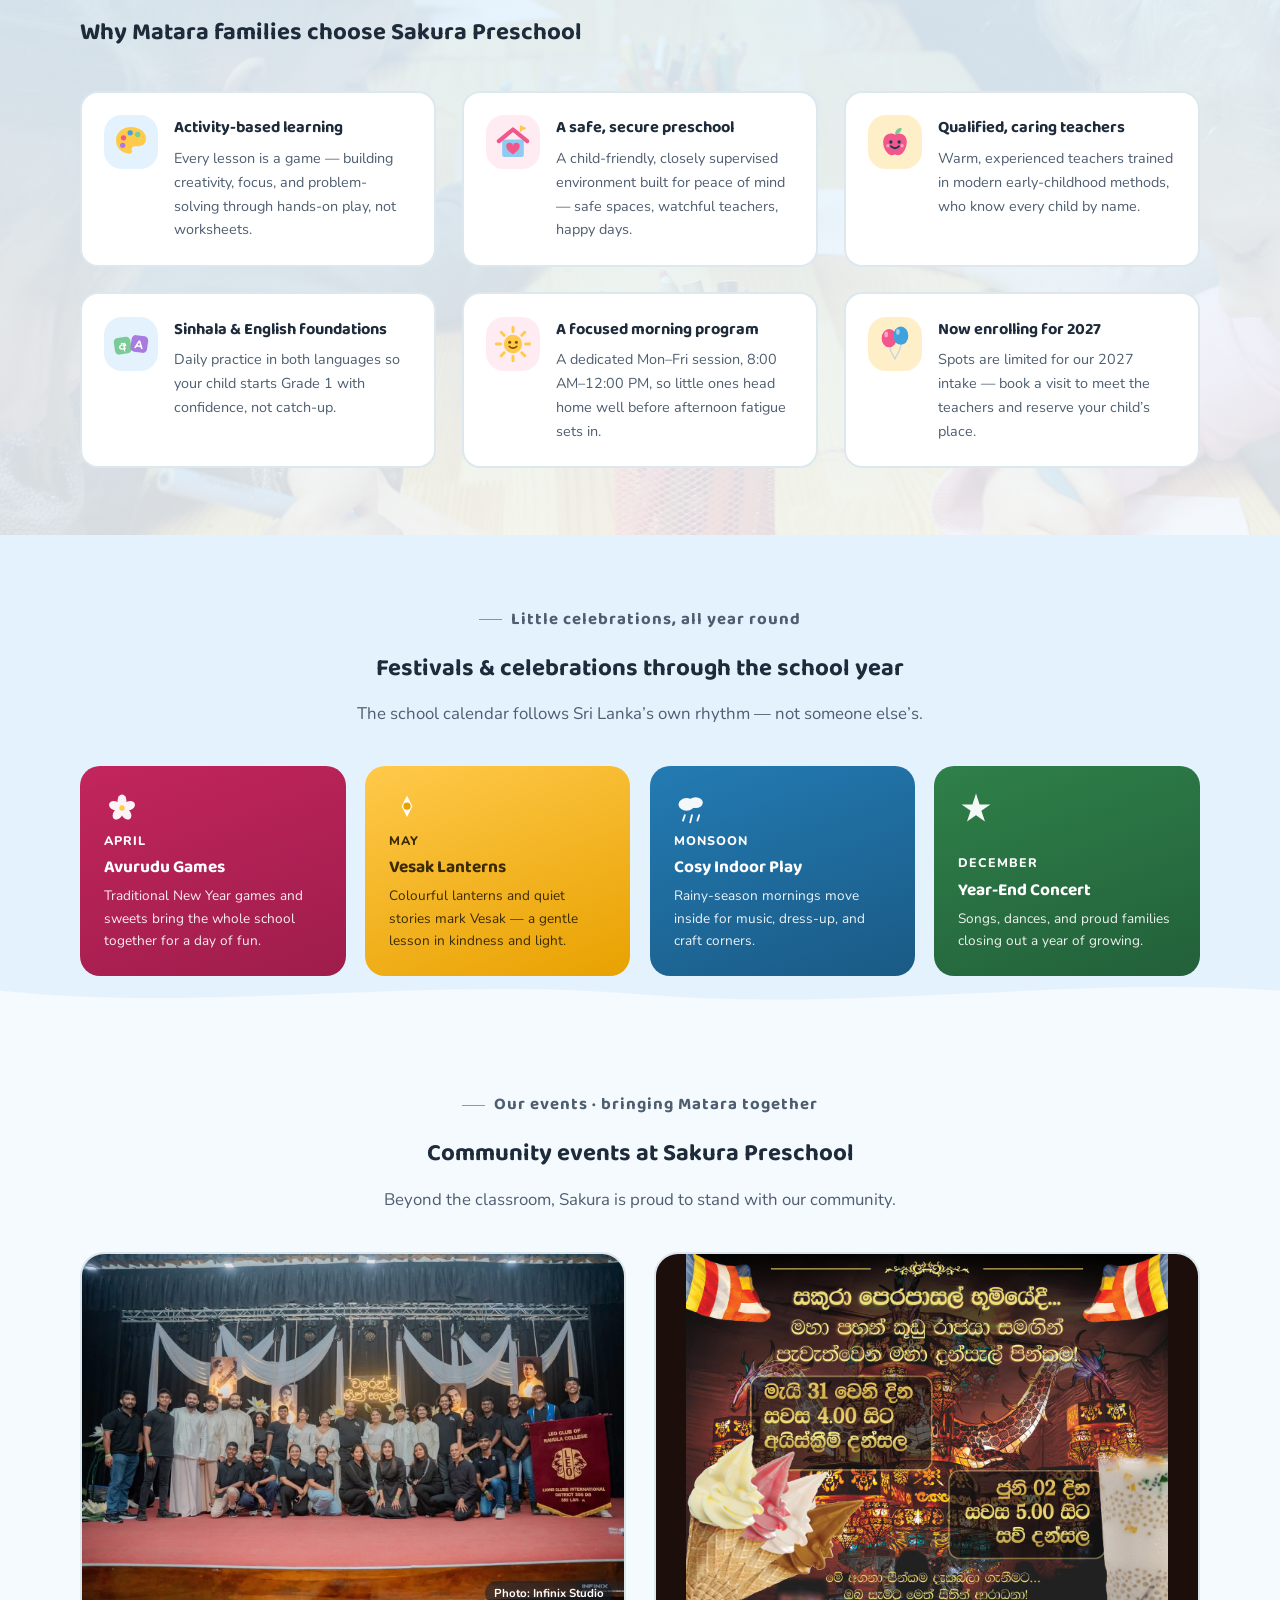
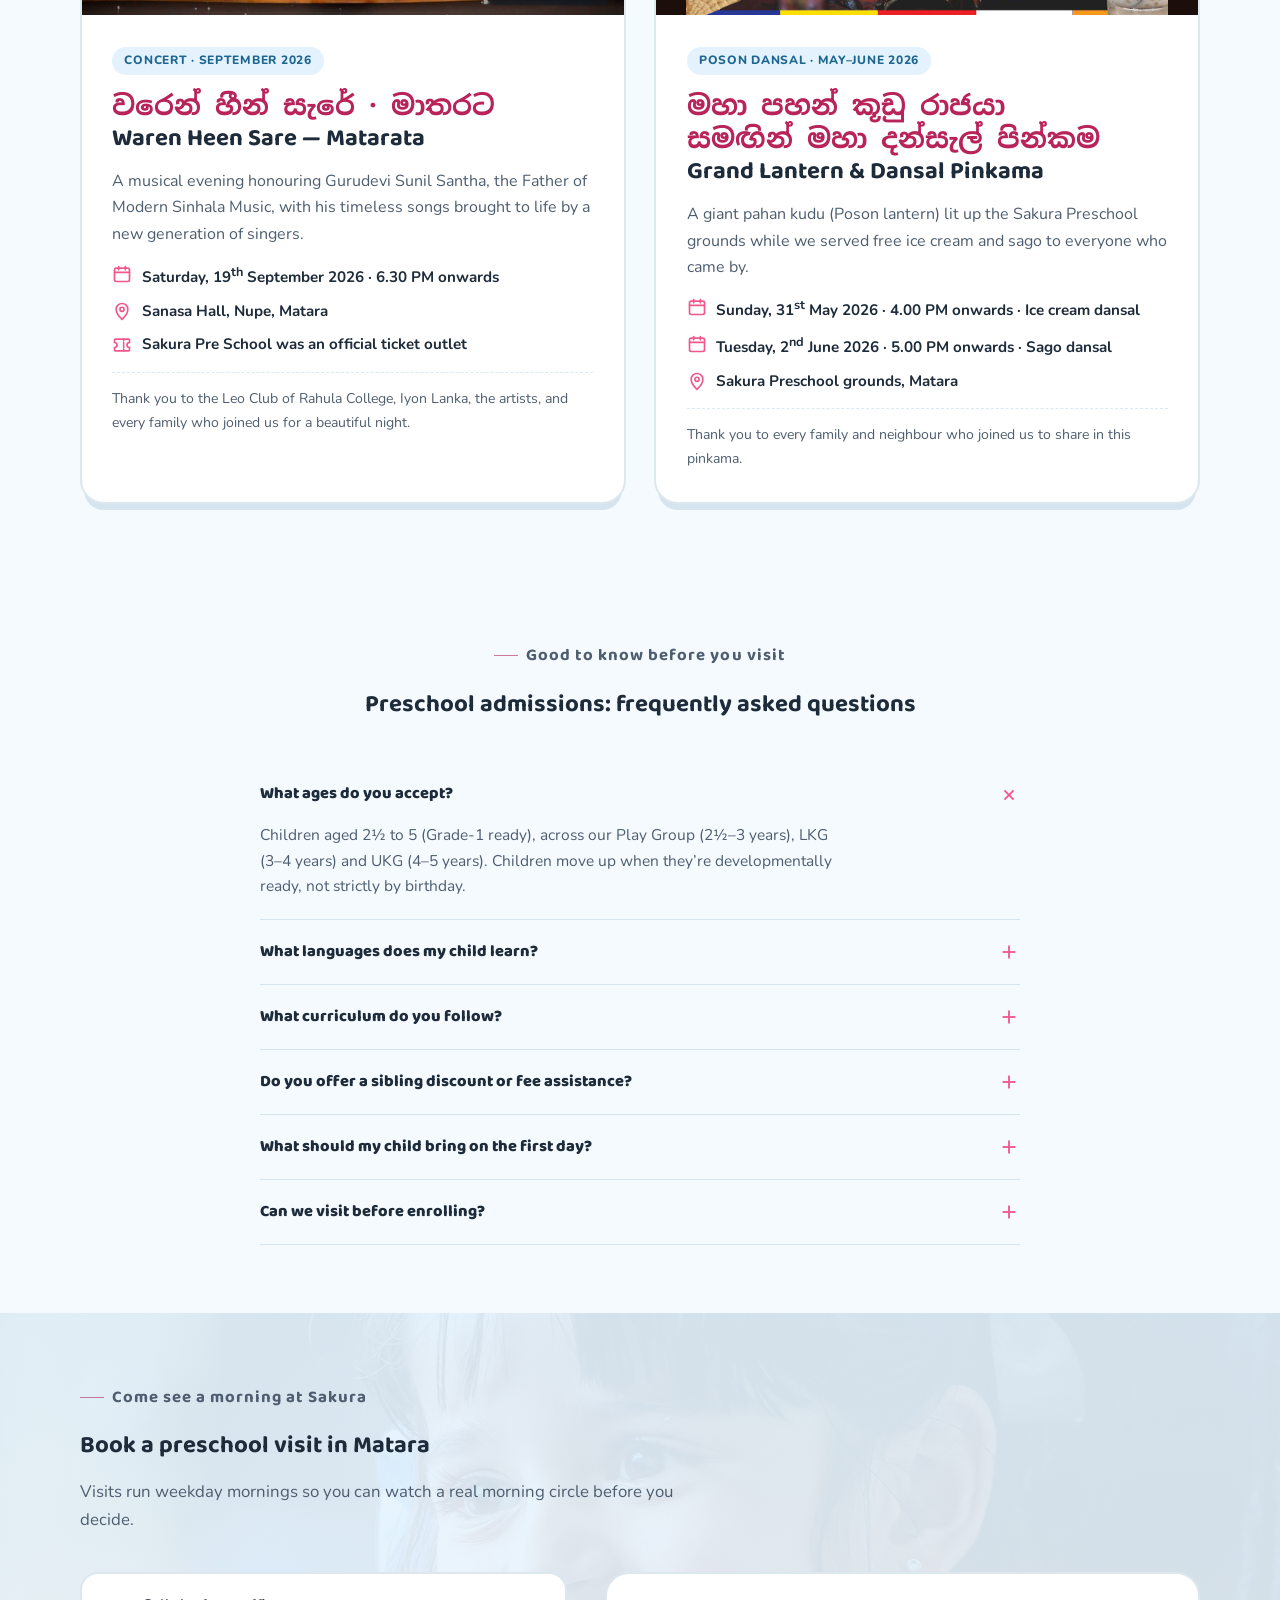
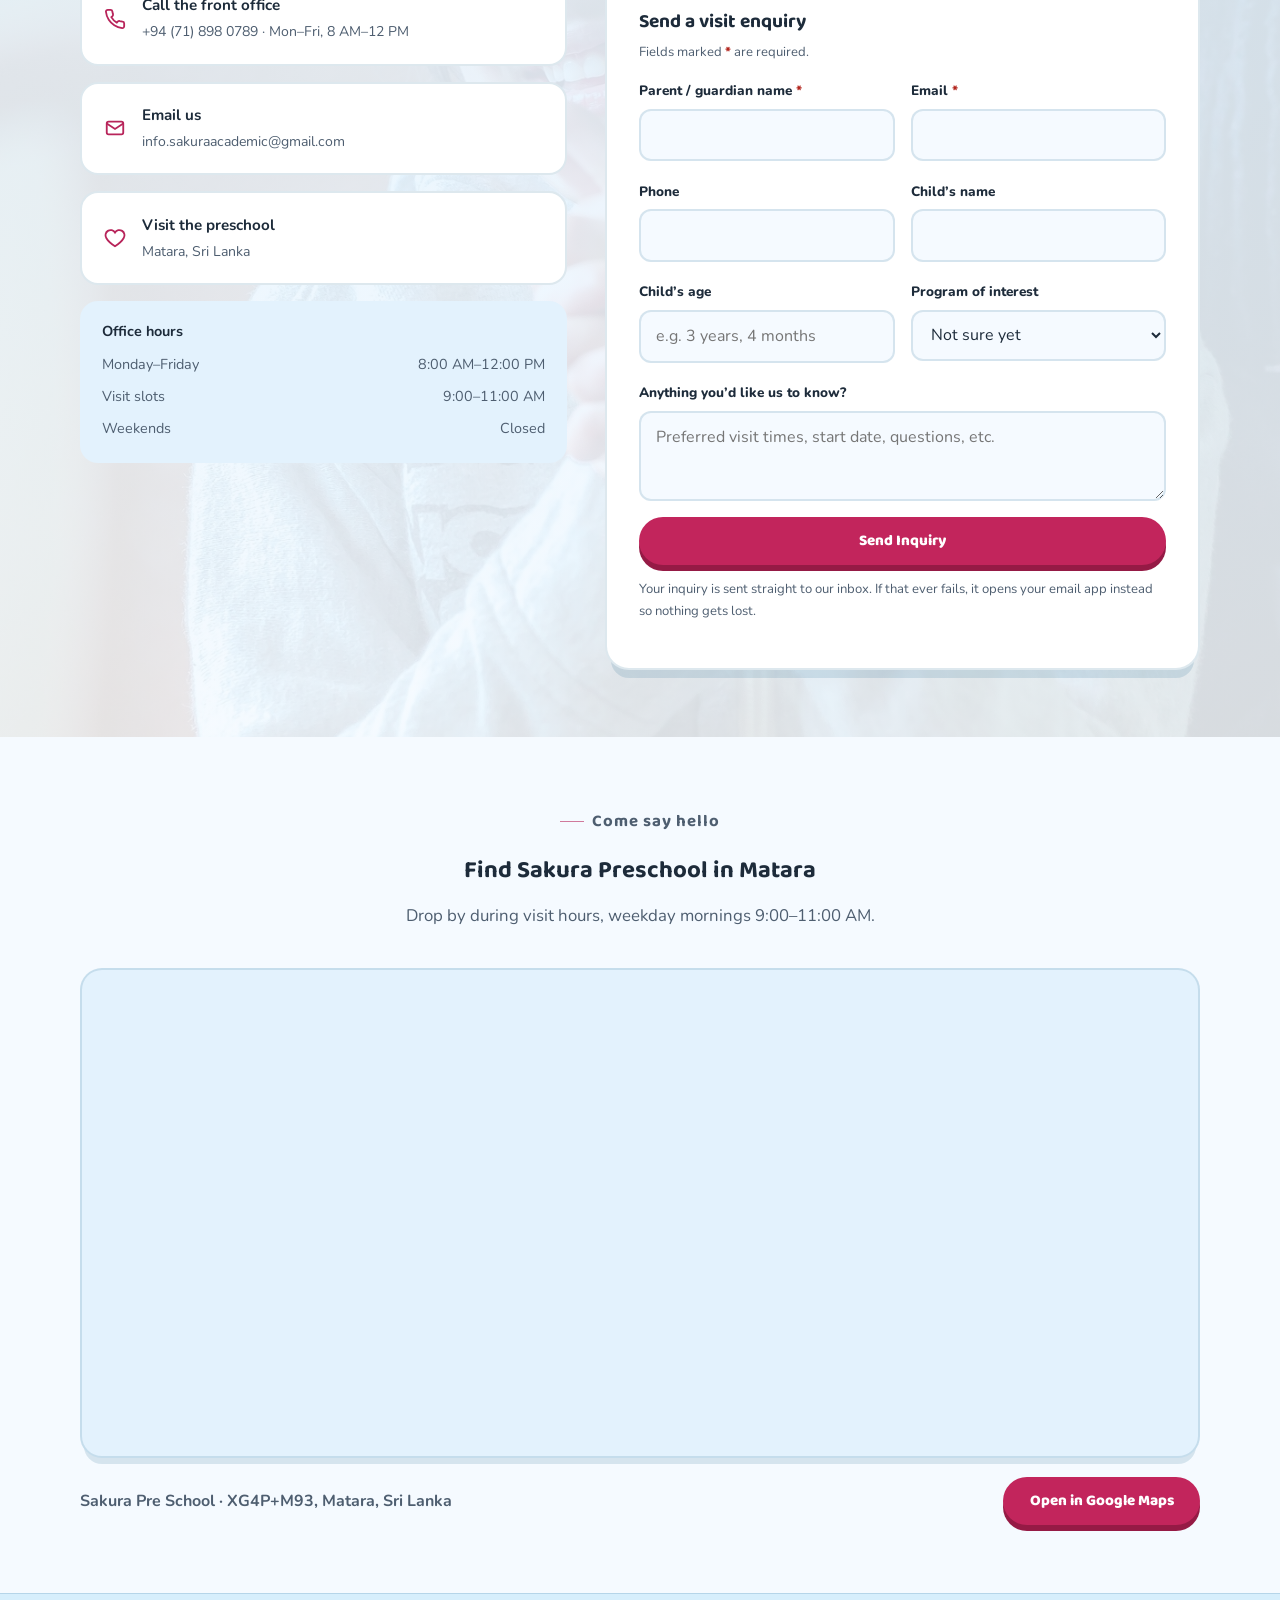
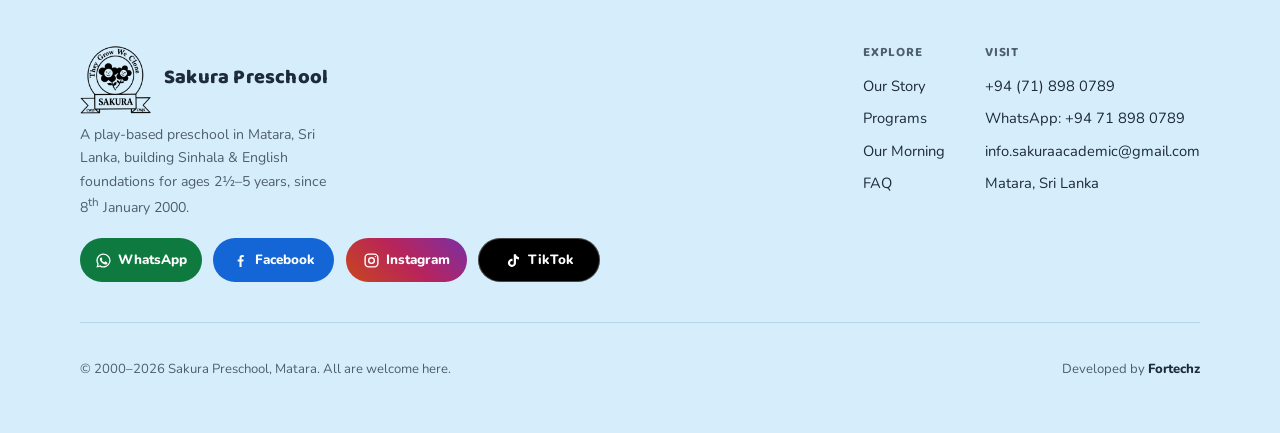
==== commit e41e4cac: "remove sinhala text" ====
--- a/index.html
+++ b/index.html
@@ -1058,7 +1058,6 @@
         <p class="eyebrow" style="justify-content:center">Little roots, big growth</p>
         <h2>A play-based preschool in Matara since 2000</h2>
         <p>Sakura is named for the blossom &mdash; because every child, like every flower, opens up in their own time. Sakura Pre School has been welcoming Matara&rsquo;s little ones since our first day on 8<sup>th</sup> January 2000.</p>
-        <p lang="si">සකුරා පෙර පාසල, මාතර &mdash; 2000 සිට ඔබේ දරුවාගේ පළමු පාසල.</p>
         <p style="font-size:.85rem;font-style:italic;color:var(--text-muted)">Our motto: &ldquo;They Grow We Clone.&rdquo;</p>
       </div>
       <div class="pillars">
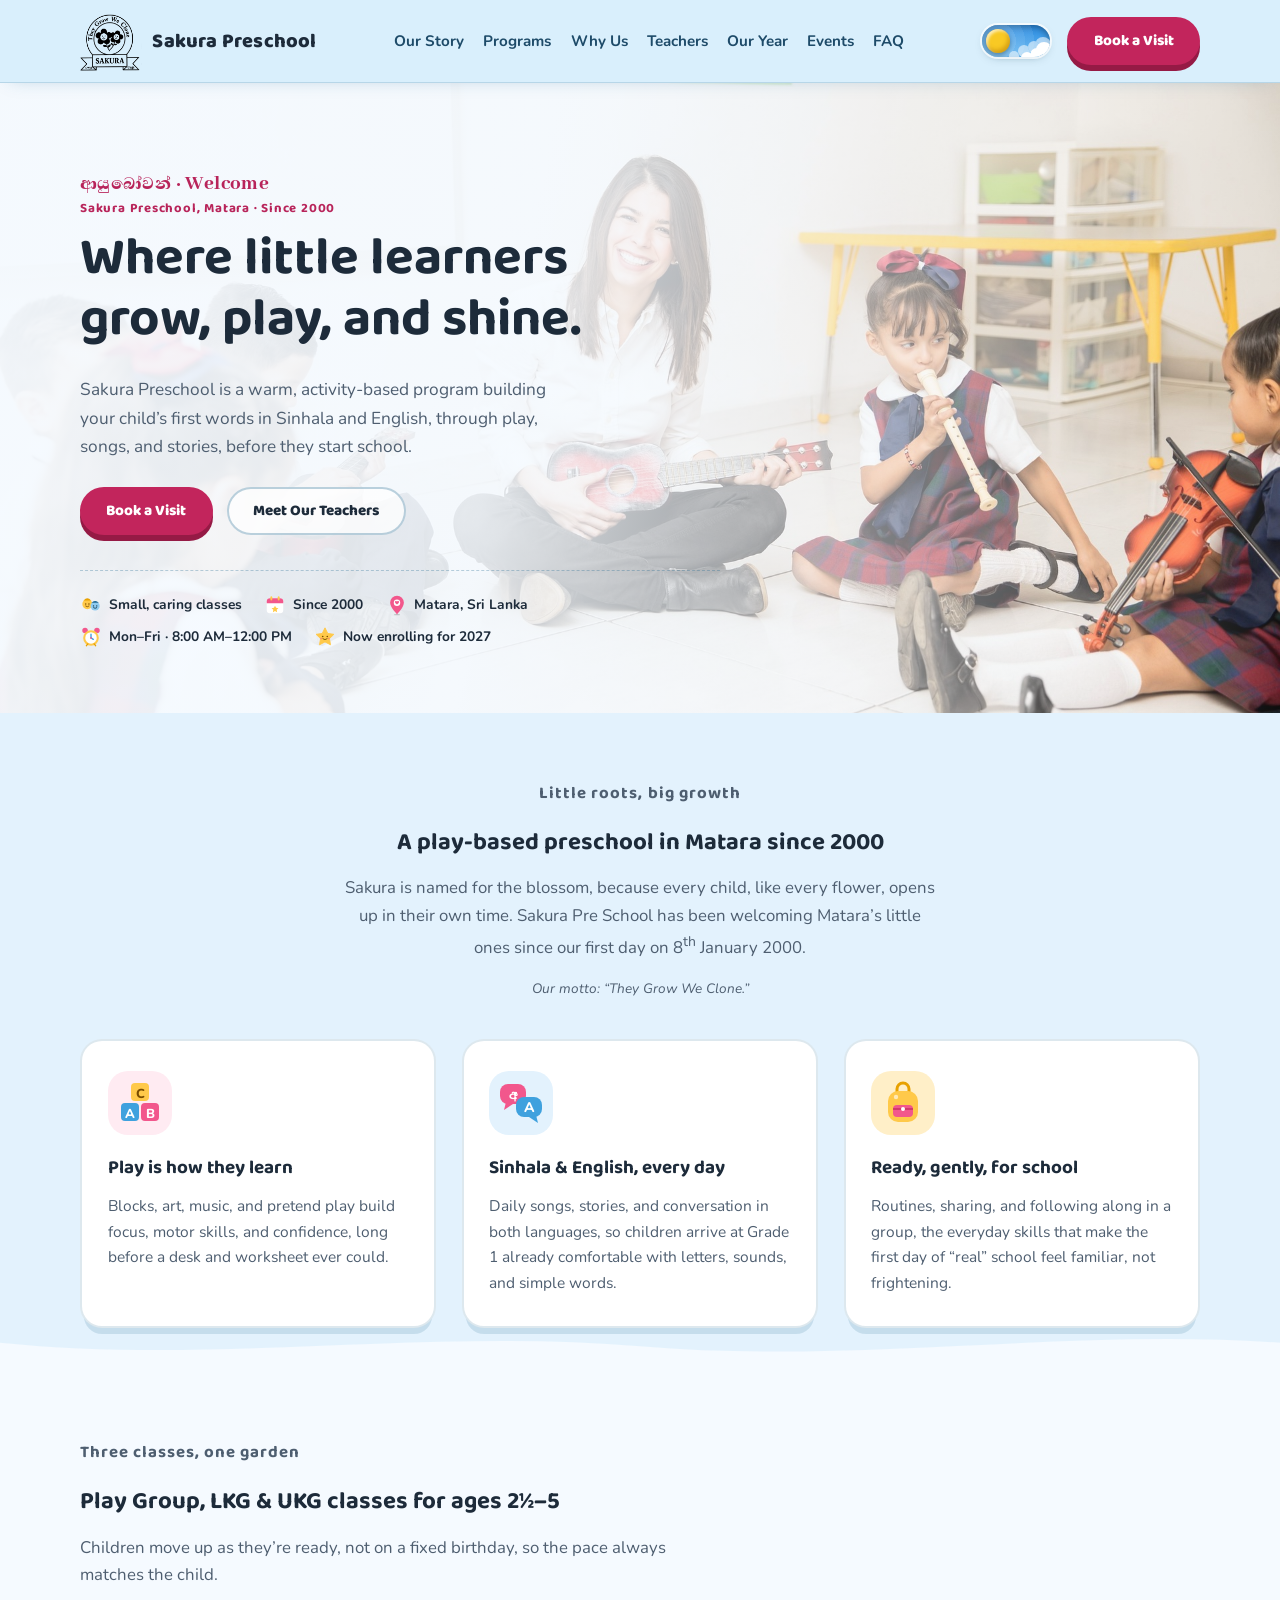
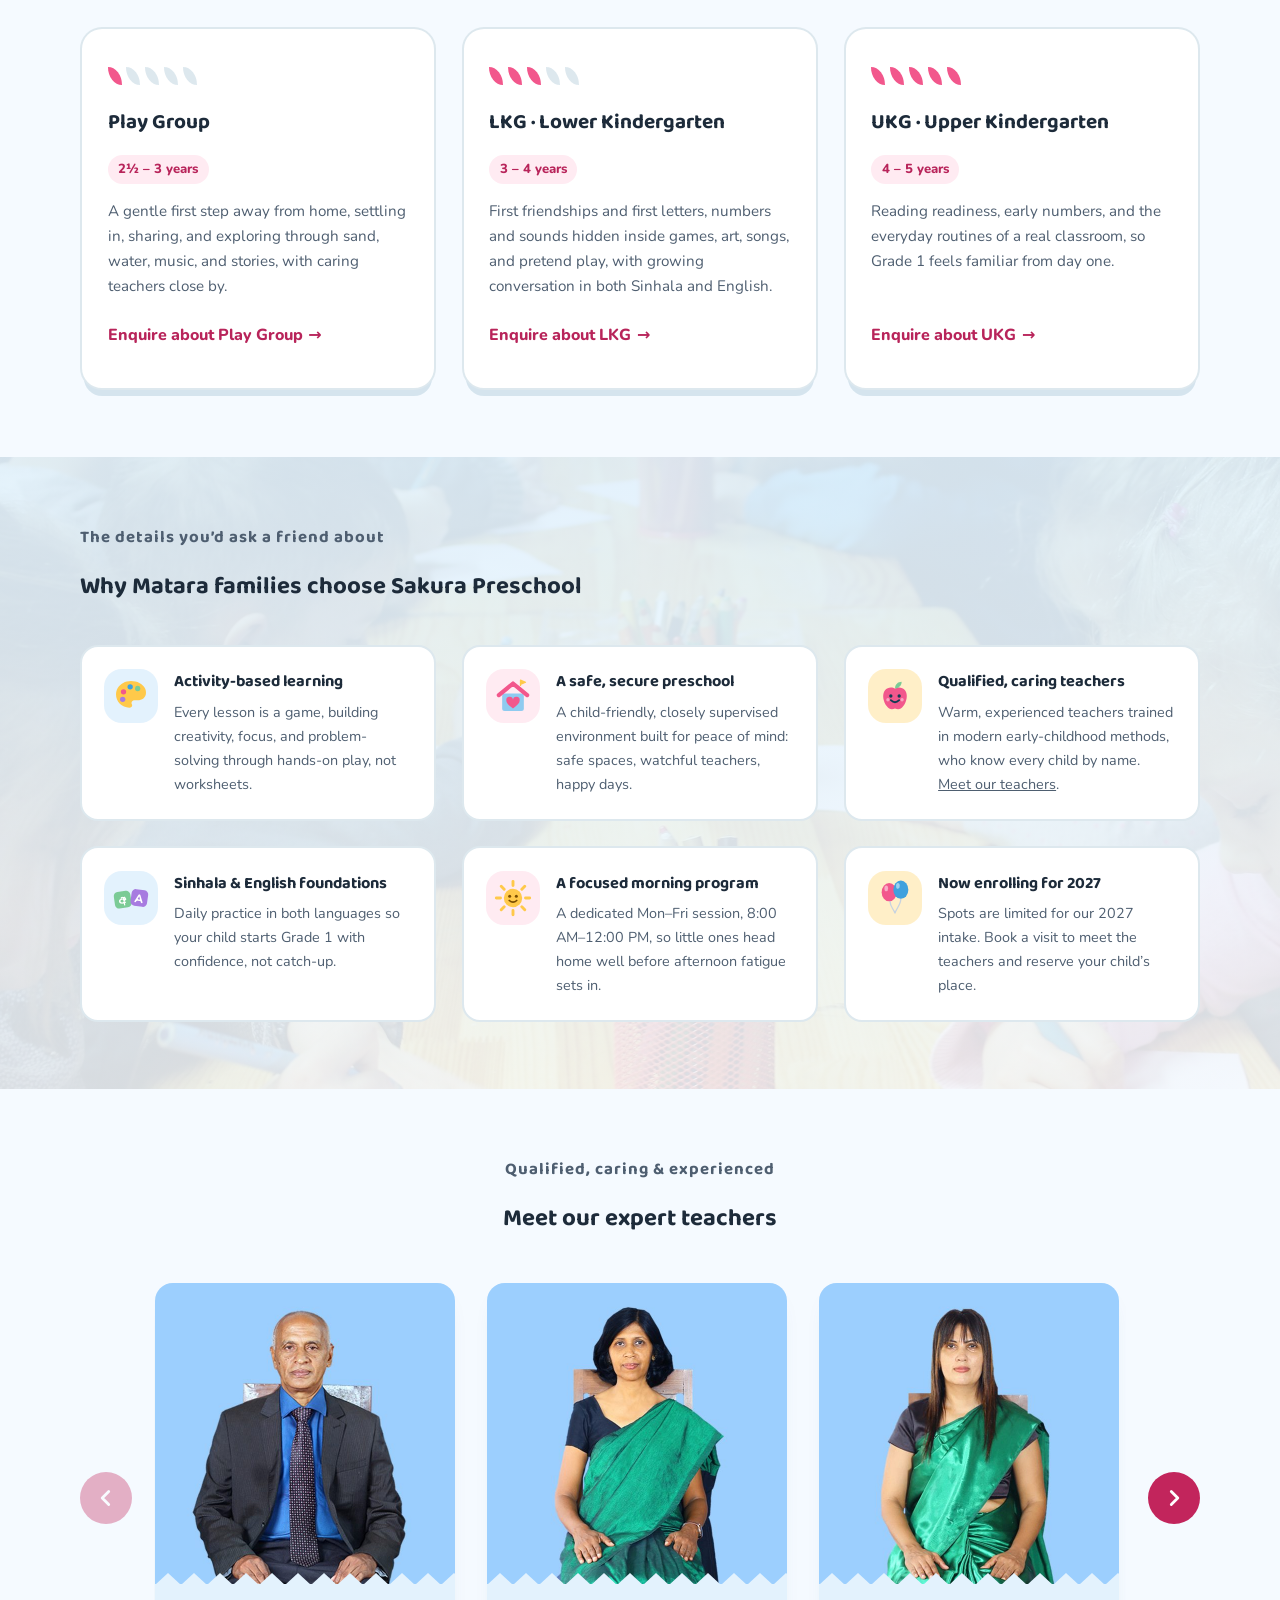
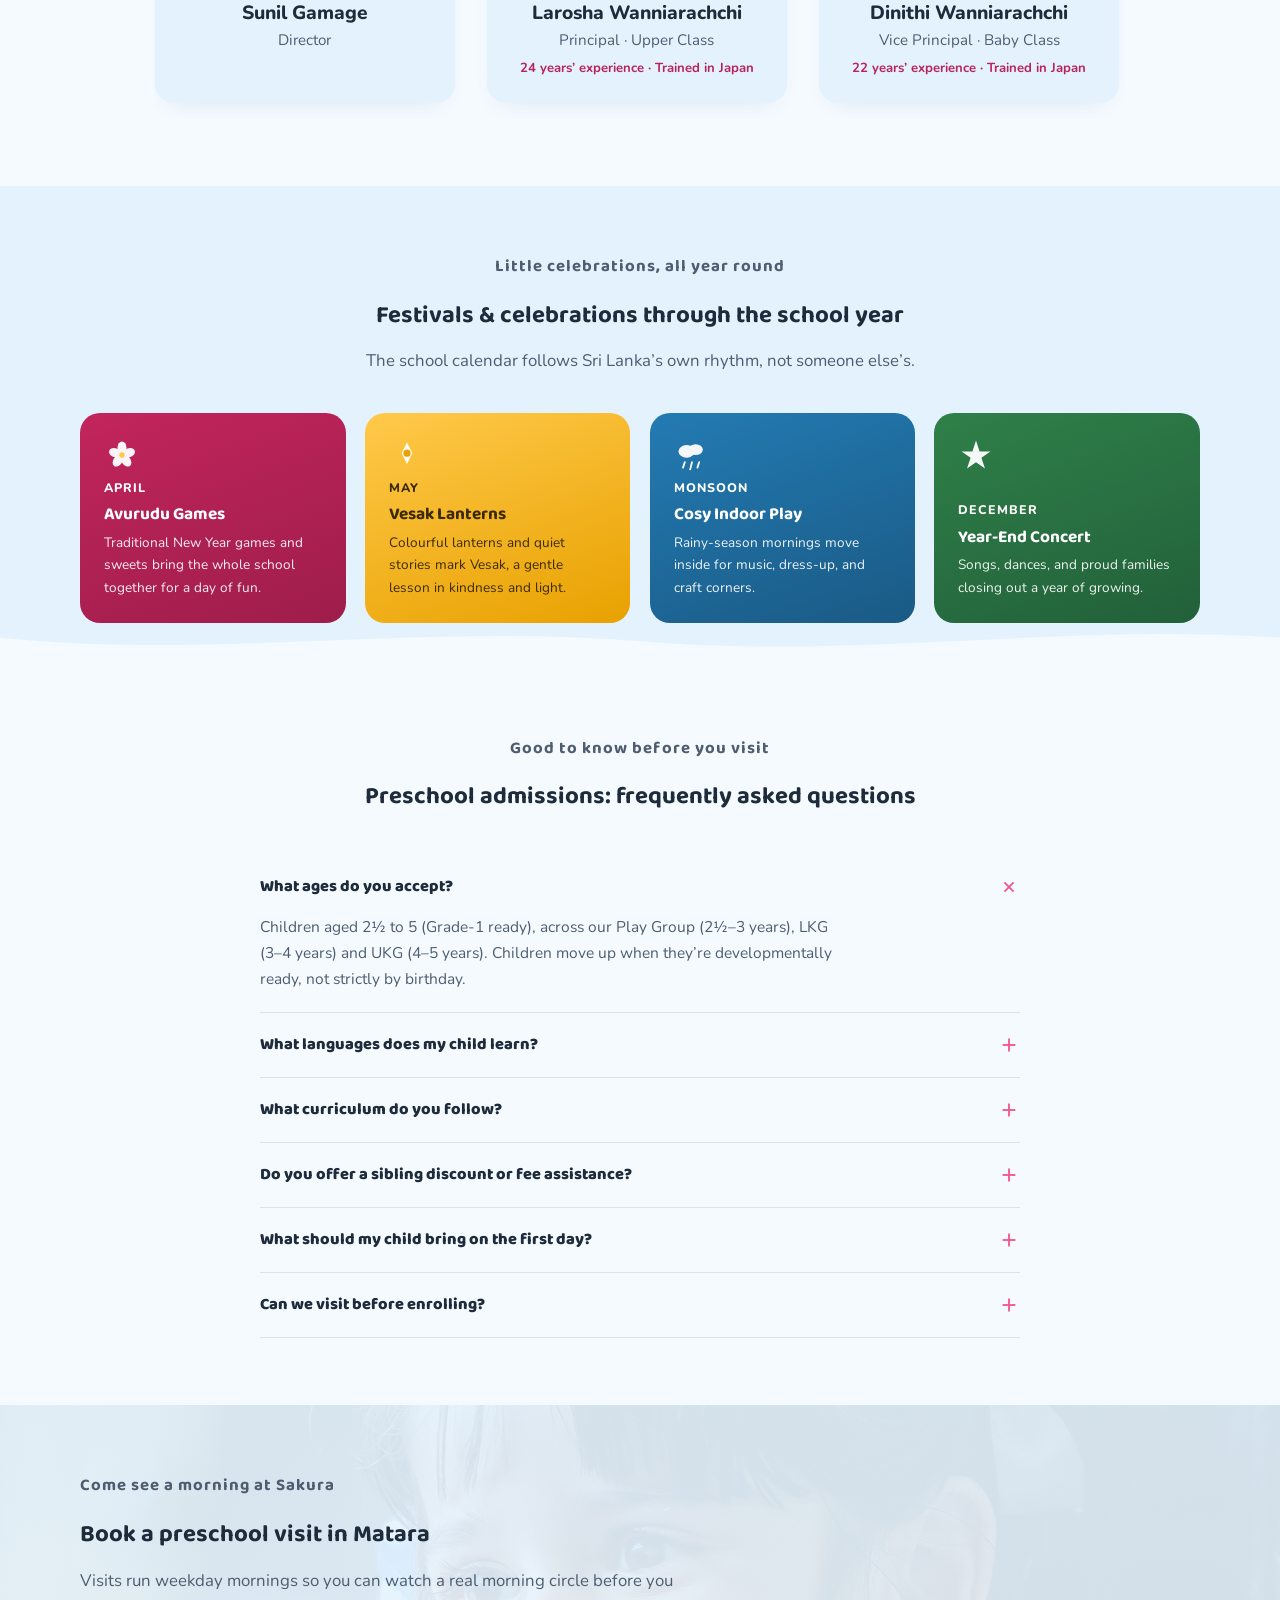
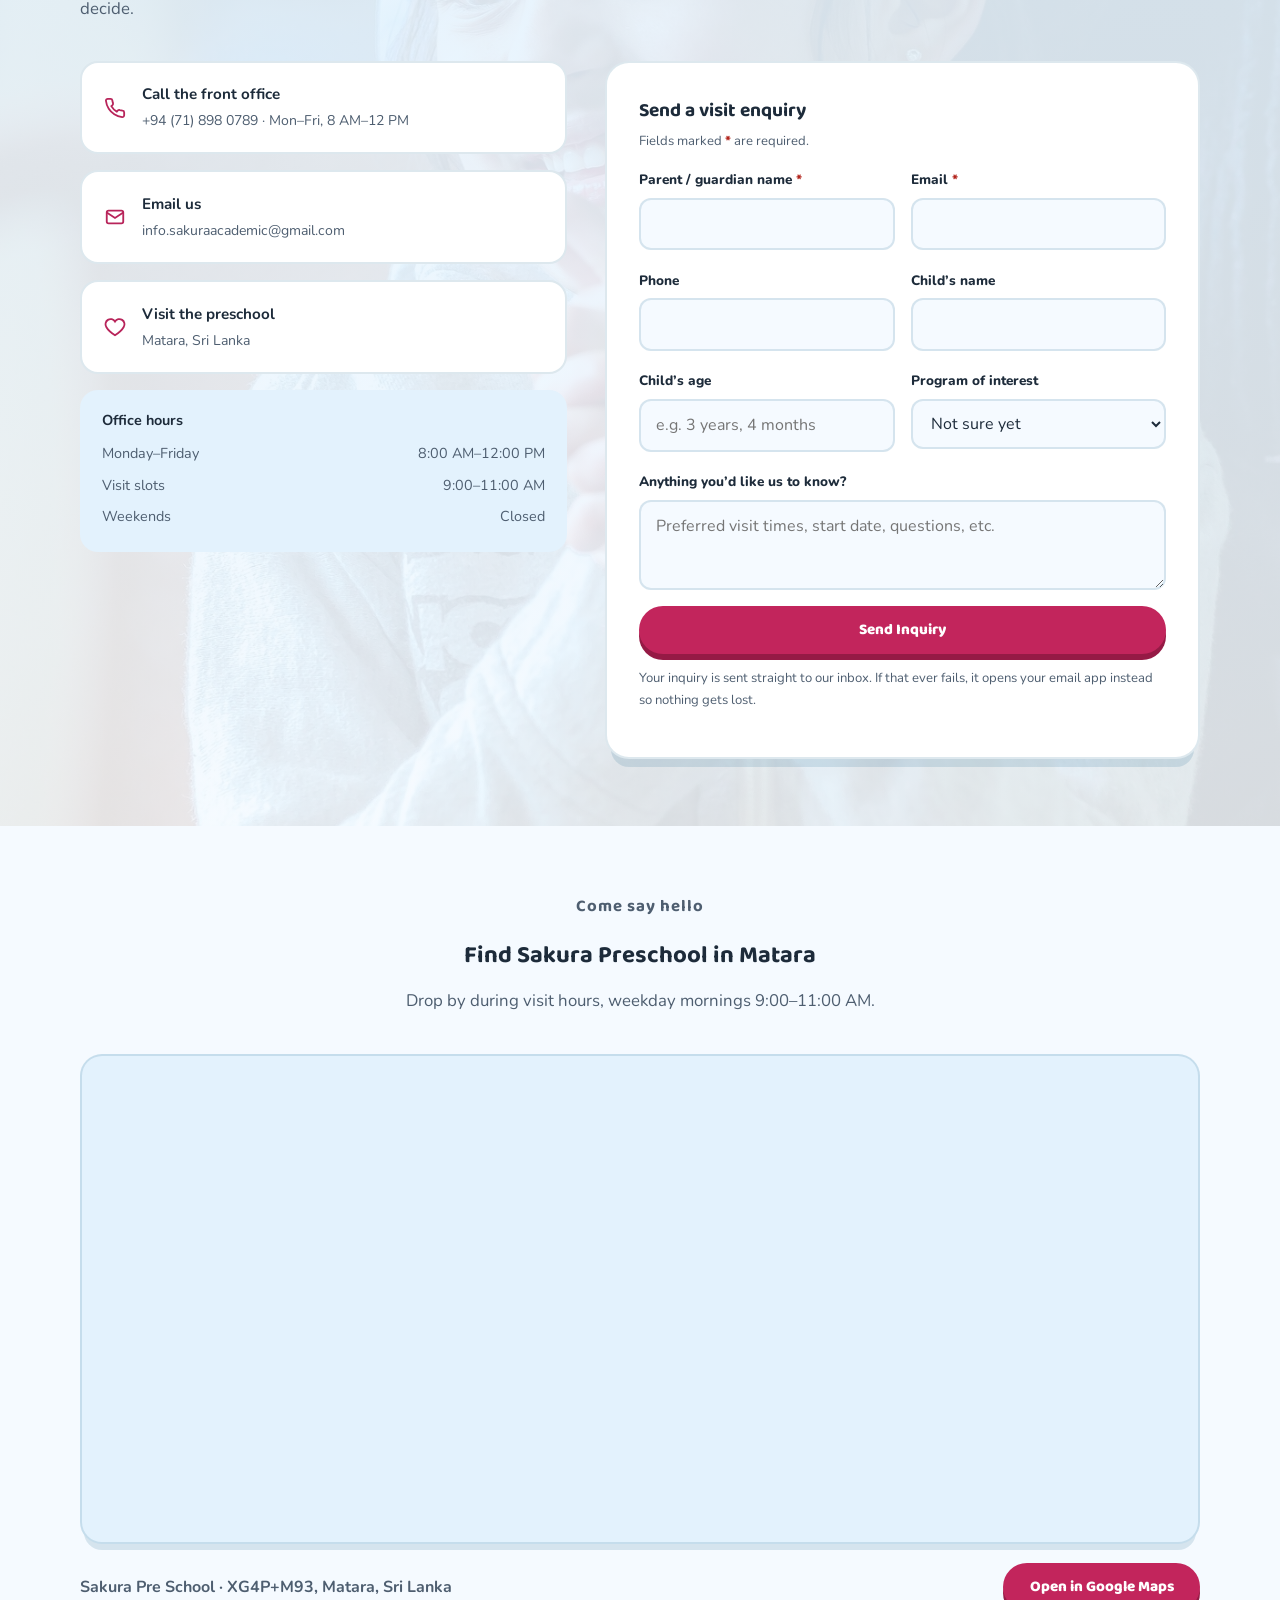
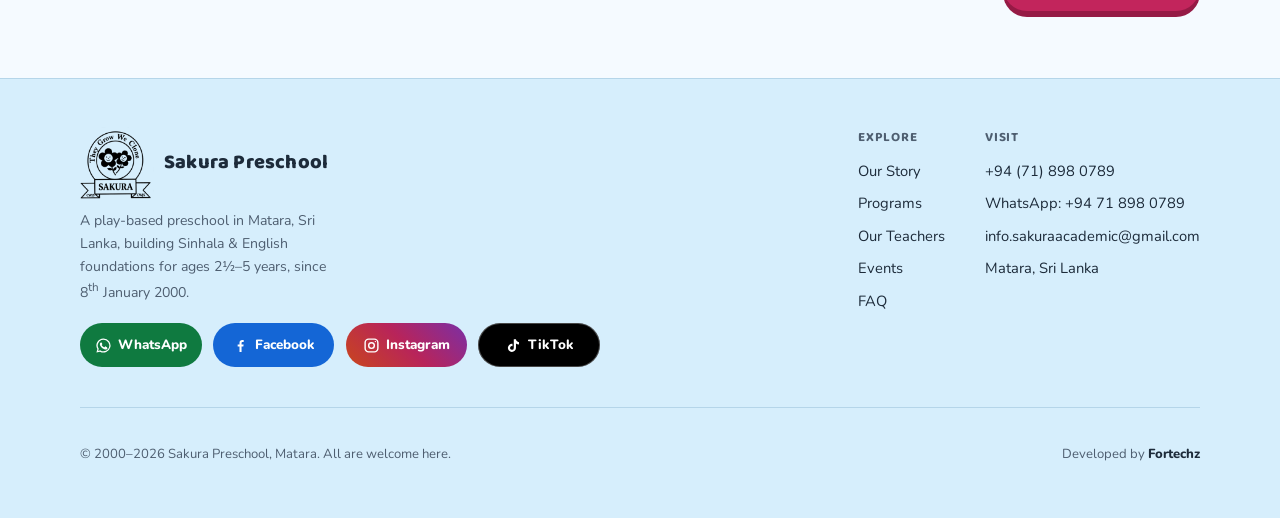
==== commit 0db50b09: "add teachers & changes is inside" ====
--- a/index.html
+++ b/index.html
@@ -13,7 +13,7 @@
   (function () {
     var t;
     try { t = localStorage.getItem('theme'); } catch (e) {}
-    if (t !== 'light' && t !== 'dark') t = matchMedia('(prefers-color-scheme: dark)').matches ? 'dark' : 'light';
+    if (t !== 'light' && t !== 'dark') t = 'light'; // new visitors start light; dark only if they pick it
     document.documentElement.setAttribute('data-theme', t);
   })();
 </script>
@@ -119,51 +119,16 @@
  },
  {
   "@context": "https://schema.org",
-  "@type": "Event",
-  "name": "Waren Heen Sare Matarata (වරෙන් හීන් සැරේ මාතරට)",
-  "description": "A musical tribute to Gurudevi Sunil Santha, the Father of Modern Sinhala Music.",
-  "startDate": "2026-09-19T18:30:00+05:30",
-  "eventStatus": "https://schema.org/EventScheduled",
-  "eventAttendanceMode": "https://schema.org/OfflineEventAttendanceMode",
-  "image": "https://sakura-pre-school.vercel.app/event-waren-heen-sare.jpg",
-  "location": {
-   "@type": "Place",
-   "name": "Sanasa Hall, Nupe",
-   "address": {
-    "@type": "PostalAddress",
-    "addressLocality": "Matara",
-    "addressCountry": "LK"
-   }
-  }
- },
- {
-  "@context": "https://schema.org",
-  "@type": "Event",
-  "name": "Grand Lantern & Dansal Pinkama (මහා පහන් කූඩු රාජයා සමඟින් මහා දන්සැල් පින්කම)",
-  "description": "A giant Poson lantern with an ice cream dansal and a sago dansal at Sakura Preschool grounds, Matara.",
-  "startDate": "2026-05-31T16:00:00+05:30",
-  "endDate": "2026-06-02T21:00:00+05:30",
-  "eventStatus": "https://schema.org/EventScheduled",
-  "eventAttendanceMode": "https://schema.org/OfflineEventAttendanceMode",
-  "isAccessibleForFree": true,
-  "image": "https://sakura-pre-school.vercel.app/event-poson-dansal.jpg",
-  "location": {
-   "@type": "Place",
-   "name": "Sakura Preschool",
-   "address": {
-    "@type": "PostalAddress",
-    "addressLocality": "Matara",
-    "addressCountry": "LK"
-   }
-  }
- },
- {
-  "@context": "https://schema.org",
   "@type": "WebSite",
   "@id": "https://sakura-pre-school.vercel.app/#website",
   "url": "https://sakura-pre-school.vercel.app/",
   "name": "Sakura Preschool",
-  "alternateName": ["Sakura Pre School", "Sakura Preschool Matara", "Sakura Pre School Matara", "සකුරා පෙර පාසල"],
+  "alternateName": [
+   "Sakura Pre School",
+   "Sakura Preschool Matara",
+   "Sakura Pre School Matara",
+   "සකුරා පෙර පාසල"
+  ],
   "inLanguage": "en",
   "publisher": {
    "@id": "https://sakura-pre-school.vercel.app/#school"
@@ -186,7 +151,7 @@
     "name": "What languages does my child learn?",
     "acceptedAnswer": {
      "@type": "Answer",
-     "text": "Sinhala and English, through daily songs, stories, and conversation — the two languages every child needs for primary school. No prior experience is needed for your child or for you."
+     "text": "Sinhala and English, through daily songs, stories, and conversation, the two languages every child needs for primary school. No prior experience is needed for your child or for you."
     }
    },
    {
@@ -194,7 +159,7 @@
     "name": "What curriculum do you follow?",
     "acceptedAnswer": {
      "@type": "Answer",
-     "text": "Activity-based, play-first learning designed to build creativity, critical thinking, and confidence — in a safe, child-friendly environment."
+     "text": "Activity-based, play-first learning designed to build creativity, critical thinking, and confidence, in a safe, child-friendly environment."
     }
    },
    {
@@ -202,7 +167,7 @@
     "name": "Do you offer a sibling discount or fee assistance?",
     "acceptedAnswer": {
      "@type": "Answer",
-     "text": "Ask our director about sibling rates and fee assistance when you visit — we’re happy to talk through what works for your family."
+     "text": "Ask our director about sibling rates and fee assistance when you visit. We’re happy to talk through what works for your family."
     }
    },
    {
@@ -218,763 +183,14 @@
     "name": "Can we visit before enrolling?",
     "acceptedAnswer": {
      "@type": "Answer",
-     "text": "Absolutely — visits run weekday mornings, 9:00–11:00 AM, so you can watch a real morning circle. Use the form, call, or message us to pick a time."
+     "text": "Absolutely, visits run weekday mornings, 9:00–11:00 AM, so you can watch a real morning circle. Use the form, call, or message us to pick a time."
     }
    }
   ]
  }
 ]
 </script>
-<style>
-  :root{
-    --sky-300:#8FCBF0;
-    --sky-500:#3FA1DE;
-    --sky-700:#1E6690;
-    --sky-900:#123B54;
-    --bloom-300:#F8A4C0;
-    --bloom-500:#F2578C;
-    --bloom-700:#D13A6C;
-    --sun-300:#FFDD8A;
-    --sun-400:#FFC94A;
-    --sun-600:#E8A100;
-    --leaf-400:#7BCB96;
-    --leaf-500:#48B26B;
-    --leaf-700:#2E7C48;
-    --ink-800:#2B2A33;
-    --ink-600:#5B5A66;
-    --cream-50:#FFFAF0;
-
-    --bg:#F5FAFF;
-    --surface:#FFFFFF;
-    --surface-alt:#E3F2FD;
-    --surface-alt-2:#FFEBF2;
-    --text:#1D2B3A;
-    --text-muted:#4E5E70;
-    --accent:var(--bloom-500);
-    --accent-strong:#B8245A; /* 5.3:1+ on every light surface (was 4.1:1) */
-    --accent-soft:var(--bloom-300);
-    --accent-wash:var(--surface-alt-2);
-    --sky:var(--sky-500);
-    --sky-deep:var(--sky-700);
-    --sun:var(--sun-400);
-    --leaf:var(--leaf-500);
-    --leaf-strong:var(--leaf-700);
-    --border:rgba(30,102,144,.15);
-    --shadow:rgba(30,102,144,.18);
-    --bar:#D6EEFC;
-    --bar-border:rgba(30,102,144,.18);
-    --focus:#1E6690;          /* 5.2:1 on the bar, 6.2:1 on white */
-    --btn-bg:#C2255C;         /* white text 5.7:1 (was 3.2:1) */
-    --btn-fg:#FFFFFF;
-    --btn-shadow:#951A45;
-    --error:#B3261E;
-    /* photo sections: bright sky wash + dark text in light theme */
-    --photo-hero-wash:linear-gradient(100deg, rgba(245,250,255,.97) 0%, rgba(245,250,255,.9) 40%, rgba(245,250,255,.5) 70%, rgba(245,250,255,.05) 100%);
-    --photo-hero-wash-sm:linear-gradient(180deg, rgba(245,250,255,.93), rgba(245,250,255,.88));
-    --photo-wash:linear-gradient(180deg, rgba(227,242,253,.93), rgba(245,250,255,.88));
-    --photo-base:#E3F2FD;
-    --on-photo:var(--text);
-    --on-photo-muted:var(--text-muted);
-    --on-photo-eyebrow:var(--accent-strong);
-    --on-photo-line:rgba(30,102,144,.3);
-    --on-photo-ghost:rgba(255,255,255,.75);
-    --on-photo-ghost-border:rgba(30,102,144,.3);
-  }
-  @media (prefers-color-scheme:dark){
-    :root:not([data-theme="light"]){
-      --bg:#122234;
-      --surface:#1A2E44;
-      --surface-alt:#1C3349;
-      --surface-alt-2:#2B2440;
-      --text:#FBF3E3;
-      --text-muted:#C9D6E3;
-      --accent:#FF7FAC;
-      --accent-strong:#FFAAC8;
-      --accent-soft:#C9668C;
-      --accent-wash:#33263A;
-      --sky:#7FC6F2;
-      --sky-deep:#BFE3FA;
-      --sun:#FFD873;
-      --leaf:#7FD69B;
-      --leaf-strong:#A6E6BC;
-      --border:rgba(251,243,227,.16);
-      --shadow:rgba(0,0,0,.5);
-      --bar:#173A57;
-      --bar-border:rgba(127,198,242,.22);
-      --focus:#7FC6F2;
-      --btn-bg:#FF7FAC;
-      --btn-fg:#122234;       /* dark text on pink 6.8:1 (white was 2.4:1) */
-      --btn-shadow:#C9668C;
-      --error:#FFB4AB;
-      --photo-hero-wash:linear-gradient(100deg, rgba(16,29,43,.95) 0%, rgba(16,29,43,.85) 42%, rgba(16,29,43,.52) 75%, rgba(16,29,43,.2) 100%);
-      --photo-hero-wash-sm:linear-gradient(180deg, rgba(16,29,43,.9), rgba(16,29,43,.86));
-      --photo-wash:linear-gradient(180deg, rgba(16,29,43,.87), rgba(16,29,43,.8));
-      --photo-base:#101d2b;
-      --on-photo:#fff;
-      --on-photo-muted:rgba(255,255,255,.88);
-      --on-photo-eyebrow:var(--sun);
-      --on-photo-line:rgba(255,255,255,.35);
-      --on-photo-ghost:rgba(255,255,255,.14);
-      --on-photo-ghost-border:rgba(255,255,255,.5);
-    }
-  }
-  :root[data-theme="dark"]{
-    --bg:#122234;
-    --surface:#1A2E44;
-    --surface-alt:#1C3349;
-    --surface-alt-2:#2B2440;
-    --text:#FBF3E3;
-    --text-muted:#C9D6E3;
-    --accent:#FF7FAC;
-    --accent-strong:#FFAAC8;
-    --accent-soft:#C9668C;
-    --accent-wash:#33263A;
-    --sky:#7FC6F2;
-    --sky-deep:#BFE3FA;
-    --sun:#FFD873;
-    --leaf:#7FD69B;
-    --leaf-strong:#A6E6BC;
-    --border:rgba(251,243,227,.16);
-    --shadow:rgba(0,0,0,.5);
-    --bar:#173A57;
-    --bar-border:rgba(127,198,242,.22);
-    --focus:#7FC6F2;
-    --btn-bg:#FF7FAC;
-    --btn-fg:#122234;       /* dark text on pink 6.8:1 (white was 2.4:1) */
-    --btn-shadow:#C9668C;
-    --error:#FFB4AB;
-    --photo-hero-wash:linear-gradient(100deg, rgba(16,29,43,.95) 0%, rgba(16,29,43,.85) 42%, rgba(16,29,43,.52) 75%, rgba(16,29,43,.2) 100%);
-    --photo-hero-wash-sm:linear-gradient(180deg, rgba(16,29,43,.9), rgba(16,29,43,.86));
-    --photo-wash:linear-gradient(180deg, rgba(16,29,43,.87), rgba(16,29,43,.8));
-    --photo-base:#101d2b;
-    --on-photo:#fff;
-    --on-photo-muted:rgba(255,255,255,.88);
-    --on-photo-eyebrow:var(--sun);
-    --on-photo-line:rgba(255,255,255,.35);
-    --on-photo-ghost:rgba(255,255,255,.14);
-    --on-photo-ghost-border:rgba(255,255,255,.5);
-  }
-
-  *,*::before,*::after{box-sizing:border-box}
-  html{scroll-behavior:smooth}
-  @media (prefers-reduced-motion:reduce){ html{scroll-behavior:auto} }
-
-  body{
-    margin:0;
-    background:var(--bg);
-    color:var(--text);
-    font-family:"Nunito","Segoe UI",system-ui,sans-serif;
-    font-size:16px;
-    line-height:1.65;
-    -webkit-font-smoothing:antialiased;
-    padding-left:max(16px,env(safe-area-inset-left));
-    padding-right:max(16px,env(safe-area-inset-right));
-    overflow-wrap:break-word; /* long words / emails wrap instead of overflowing */
-  }
-  h1,h2,h3{
-    font-family:"Baloo 2","Nunito",system-ui,sans-serif;
-    color:var(--text);
-    margin:0 0 .5em;
-    text-wrap:balance;
-    font-weight:700;
-  }
-  p{margin:0 0 1em}
-  img,svg,iframe,video{max-width:100%}
-  a{color:inherit}
-  .container{max-width:1120px;margin:0 auto}
-  .si{font-family:"Noto Sans Sinhala","Nunito",sans-serif}
-  .greet{font-family:"Abhaya Libre","Noto Sans Sinhala",serif;font-weight:800;font-size:1.6em;line-height:1.15;letter-spacing:.02em;text-transform:none}
-  .eyebrow.eyebrow-stack{flex-direction:column;align-items:flex-start;gap:.15em}
-  .eyebrow.eyebrow-stack::before{display:none}
-  .eyebrow{
-    font-family:"Baloo 2",sans-serif;
-    font-size:.82rem;
-    font-weight:700;
-    letter-spacing:.06em;
-    color:var(--accent-strong);
-    display:inline-flex;
-    align-items:center;
-    gap:.5em;
-    margin-bottom:.9em;
-  }
-  .eyebrow::before{content:"";width:1.4em;height:1px;background:var(--accent-strong);opacity:.6}
-
-  /* one clear, high-contrast focus ring for every interactive element (WCAG 2.4.7 / 2.4.11) */
-  a:focus-visible,button:focus-visible,input:focus-visible,select:focus-visible,textarea:focus-visible,summary:focus-visible,iframe:focus-visible{
-    outline:3px solid var(--focus);
-    outline-offset:3px;
-  }
-  a:not(.btn):not(.social):not(.contact-card):focus-visible,summary:focus-visible{border-radius:4px}
-  .field input:focus-visible,.field select:focus-visible,.field textarea:focus-visible{border-color:var(--focus);outline-offset:1px}
-  main:focus{outline:none}
-
-  /* visually hidden, still read by screen readers */
-  .sr-only{
-    position:absolute !important;width:1px;height:1px;padding:0;margin:-1px;
-    overflow:hidden;clip:rect(0 0 0 0);clip-path:inset(50%);white-space:nowrap;border:0;
-  }
-
-  @media (prefers-reduced-motion:reduce){
-    *,*::before,*::after{animation-duration:.01ms !important;animation-iteration-count:1 !important;transition-duration:.01ms !important}
-  }
-
-  .skip-link{
-    position:absolute;left:-999px;top:auto;
-    background:var(--surface);color:var(--text);padding:.75em 1.25em;border-radius:8px;
-    z-index:100;
-  }
-  .skip-link:focus{left:16px;top:16px;outline:3px solid var(--focus);outline-offset:2px}
-
-  /* ---------- Nav ---------- */
-  header.site{
-    position:sticky;top:0;z-index:40;
-    background:color-mix(in srgb, var(--bar) 92%, transparent);
-    backdrop-filter:blur(10px);
-    border-bottom:1px solid var(--bar-border);
-    box-shadow:0 4px 18px -10px rgba(30,102,144,.35);
-    /* run edge-to-edge past the body's side gutter */
-    margin-left:calc(-1 * max(16px,env(safe-area-inset-left)));
-    margin-right:calc(-1 * max(16px,env(safe-area-inset-right)));
-    padding-left:max(16px,env(safe-area-inset-left));
-    padding-right:max(16px,env(safe-area-inset-right));
-  }
-  .nav-row{
-    display:flex;align-items:center;justify-content:space-between;
-    padding:.5rem 0;gap:.5rem;
-  }
-  .brand{display:flex;align-items:center;gap:.5rem;text-decoration:none;min-width:0}
-  .brand-mark{
-    /* full logo, natural proportions: no cropping, rounding or border */
-    height:44px;width:auto;flex-shrink:0;border-radius:0;object-fit:initial;
-    border:0;box-shadow:none;display:block;
-  }
-  .brand-name{
-    font-family:"Baloo 2",serif;font-weight:800;font-size:1.05rem;color:var(--text);
-    letter-spacing:.01em;white-space:nowrap;
-  }
-  /* very narrow phones: keep the name for screen readers, show just the logo */
-  @media (max-width:359px){
-    .brand-name{position:absolute;width:1px;height:1px;margin:-1px;overflow:hidden;clip-path:inset(50%);white-space:nowrap}
-  }
-  nav.links{display:none;gap:1.5rem;align-items:center}
-  nav.links a{
-    text-decoration:none;font-size:.95rem;font-weight:700;color:var(--text-muted);
-    white-space:nowrap;
-  }
-  nav.links a:hover{color:var(--accent-strong)}
-  header.site nav.links a{color:color-mix(in srgb, var(--sky-deep) 55%, var(--text))}
-  .btn{
-    display:inline-flex;align-items:center;justify-content:center;gap:.5em;
-    min-height:48px;padding:.75em 1.6em;border-radius:999px;font-weight:800;font-size:.95rem;line-height:1.2;
-    text-decoration:none;border:2px solid transparent;cursor:pointer;text-align:center;
-    font-family:"Baloo 2",sans-serif;
-    transition:transform .15s ease, box-shadow .15s ease, background .15s ease;
-  }
-  .btn-primary{background:var(--btn-bg);color:var(--btn-fg);box-shadow:0 6px 0 0 var(--btn-shadow)}
-  .btn-primary:hover{transform:translateY(-2px)}
-  .btn-primary:active{transform:translateY(2px);box-shadow:0 2px 0 0 var(--btn-shadow)}
-  .btn-ghost{background:var(--surface);color:var(--text);border-color:var(--border)}
-  .btn-ghost:hover{border-color:var(--sky);color:var(--sky-deep)}
-  .btn-block{width:100%}
-
-  /* ---------- Light / dark toggle: sunny sky with clouds <-> night sky with stars and moon ---------- */
-  .theme-toggle{
-    /* invisible 44px-tall hit area; the visible switch is .tt-track */
-    flex-shrink:0;min-height:44px;padding:6px 0;border:0;border-radius:999px;background:none;cursor:pointer;
-  }
-  .tt-track{
-    position:relative;display:block;width:68px;height:32px;border-radius:999px;
-    overflow:hidden;isolation:isolate;
-    background:linear-gradient(180deg,#2B8BE0,#63B7F2);
-    box-shadow:inset 0 2px 6px rgba(0,0,0,.35), 0 0 0 2px rgba(255,255,255,.75), 0 3px 10px -4px rgba(18,59,84,.5);
-    transition:background .6s ease, box-shadow .6s ease;
-  }
-  /* soft halo rings that follow the sun / moon */
-  .tt-track::before{
-    content:"";position:absolute;z-index:0;width:84px;height:84px;border-radius:50%;
-    left:-26px;top:-26px;
-    background:radial-gradient(circle, rgba(255,255,255,.22) 0 18px, rgba(255,255,255,.14) 18px 27px, rgba(255,255,255,.08) 27px 36px, transparent 36px);
-    transition:transform .6s cubic-bezier(.56,1.35,.52,1);
-  }
-  .tt-clouds,.tt-clouds::before{
-    position:absolute;border-radius:50%;background:#fff;
-    transition:transform .6s cubic-bezier(.56,1.35,.52,1);
-  }
-  .tt-clouds{
-    z-index:1;width:14px;height:14px;right:6px;bottom:-5px;
-    box-shadow:-10px 3px 0 -1px #fff, -19px 7px 0 -2px #fff, 7px -5px 0 1px #fff, 14px 2px 0 2px #fff;
-  }
-  .tt-clouds::before{
-    content:"";z-index:-1;width:12px;height:12px;right:4px;bottom:9px;background:rgba(255,255,255,.55);
-    box-shadow:-10px 4px 0 0 rgba(255,255,255,.55), 9px -2px 0 2px rgba(255,255,255,.55), -20px 9px 0 -1px rgba(255,255,255,.55);
-  }
-  .tt-stars{
-    position:absolute;z-index:1;left:12px;top:8px;width:2px;height:2px;border-radius:50%;background:#fff;
-    box-shadow:6px 9px 0 0 #fff, 16px 2px 0 -.4px #fff, 22px 13px 0 0 rgba(255,255,255,.8), 3px 17px 0 -.4px rgba(255,255,255,.7), 27px 5px 0 -.3px rgba(255,255,255,.9), 12px 14px 0 -.5px rgba(255,255,255,.6);
-    opacity:0;transform:translateY(-18px);
-    transition:opacity .5s ease, transform .6s cubic-bezier(.56,1.35,.52,1);
-  }
-  .tt-knob{
-    position:absolute;z-index:2;left:4px;top:4px;width:24px;height:24px;border-radius:50%;
-    background:#F8C924;
-    box-shadow:inset -2px -3px 4px rgba(170,110,0,.45), inset 2px 2px 3px rgba(255,255,255,.65), 0 2px 5px rgba(0,0,0,.35);
-    transition:transform .6s cubic-bezier(.56,1.35,.52,1), background .6s ease;
-  }
-  .tt-crater{
-    position:absolute;border-radius:50%;background:#A9AEB8;
-    box-shadow:inset 1px 1px 2px rgba(0,0,0,.35);opacity:0;transition:opacity .4s ease;
-  }
-  .tt-crater.c1{width:8px;height:8px;left:6px;top:4px}
-  .tt-crater.c2{width:5px;height:5px;left:14px;top:13px}
-  .tt-crater.c3{width:4px;height:4px;left:5px;top:15px}
-  .theme-toggle[aria-checked="true"] .tt-track{
-    background:linear-gradient(180deg,#1A2230,#3B4558);
-    box-shadow:inset 0 2px 6px rgba(0,0,0,.6), 0 0 0 2px rgba(255,255,255,.18), 0 3px 10px -4px rgba(0,0,0,.6);
-  }
-  .theme-toggle[aria-checked="true"] .tt-track::before{transform:translateX(36px)}
-  .theme-toggle[aria-checked="true"] .tt-knob{
-    transform:translateX(36px) rotate(-30deg);background:#D9DCE2;
-    box-shadow:inset -2px -3px 4px rgba(0,0,0,.3), inset 2px 2px 3px rgba(255,255,255,.7), 0 2px 5px rgba(0,0,0,.5);
-  }
-  .theme-toggle[aria-checked="true"] .tt-crater{opacity:1}
-  .theme-toggle[aria-checked="true"] .tt-clouds{transform:translateY(34px)}
-  .theme-toggle[aria-checked="true"] .tt-stars{opacity:1;transform:none}
-  .theme-toggle:hover .tt-knob{filter:brightness(1.06)}
-  .theme-toggle:focus-visible{outline-offset:3px}
-  @media (prefers-reduced-motion:reduce){
-    .theme-toggle *,.tt-track::before,.tt-clouds::before{transition:none !important}
-  }
-  /* smooth colour cross-fade while switching themes */
-  html.theme-anim *:not(.theme-toggle):not(.theme-toggle *), html.theme-anim body{
-    transition:background-color .45s ease, color .45s ease, border-color .45s ease, fill .45s ease !important;
-  }
-
-  .nav-actions{display:flex;align-items:center;gap:.5rem;flex-shrink:0}
-  .nav-actions > .btn-primary{display:none;white-space:nowrap}
-  .nav-toggle{
-    display:flex;width:44px;height:44px;padding:0;border-radius:10px;border:1px solid var(--bar-border);
-    background:color-mix(in srgb, var(--surface) 60%, transparent);color:var(--sky-deep);
-    align-items:center;justify-content:center;cursor:pointer;flex-shrink:0;
-  }
-  .nav-toggle svg{width:20px;height:20px}
-  .nav-toggle .icon-close{display:none}
-  .nav-toggle[aria-expanded="true"] .icon-open{display:none}
-  .nav-toggle[aria-expanded="true"] .icon-close{display:block}
-
-  /* full-bleed page bands: backgrounds run edge-to-edge past the body's side gutter */
-  main > section{
-    margin-left:calc(-1 * max(16px,env(safe-area-inset-left)));
-    margin-right:calc(-1 * max(16px,env(safe-area-inset-right)));
-    padding-left:max(16px,env(safe-area-inset-left));
-    padding-right:max(16px,env(safe-area-inset-right));
-  }
-
-  /* ---------- Hero ---------- */
-  .hero{
-    position:relative;overflow:hidden;padding-top:3rem;padding-bottom:2.8rem;
-    background:var(--photo-base) center/cover no-repeat;
-  }
-  .hero.photo-hero{background-image:url('u_63z5ddwwp4-children-8203962_1920.jpg')}
-  .hero-overlay{
-    position:absolute;inset:0;z-index:1;
-    background:var(--photo-hero-wash-sm);
-  }
-  /* full-width container so the copy sits on the left edge; the copy itself stays narrow */
-  .hero-content{position:relative;z-index:3}
-  .hero-content > *{max-width:640px;margin-left:auto;margin-right:auto}
-  .hero-content{text-align:center}
-  .hero .eyebrow.eyebrow-stack{align-items:center}
-  .hero h1{font-size:clamp(1.85rem,1.3rem + 2.8vw,3.3rem);line-height:1.14;color:var(--on-photo)}
-  /* keyword line inside the H1, styled like the small eyebrow text it replaced */
-  .h1-kicker{
-    display:block;font-size:.82rem;font-weight:700;letter-spacing:.06em;line-height:1.4;
-    color:var(--on-photo-eyebrow);margin-bottom:.7rem;
-  }
-  .hero .eyebrow-stack{margin-bottom:.25em}
-  .hero .eyebrow{color:var(--on-photo-eyebrow)}
-  .hero .eyebrow::before{background:var(--on-photo-eyebrow)}
-  .hero-sub{font-size:1rem;color:var(--on-photo-muted);max-width:48ch}
-  .hero-ctas{display:flex;gap:.9rem;flex-wrap:wrap;justify-content:center;margin-top:1.6rem}
-  .hero-ctas .btn{flex:1 1 100%}
-  .hero .btn-ghost{background:var(--on-photo-ghost);color:var(--on-photo);border-color:var(--on-photo-ghost-border)}
-  .hero .btn-ghost:hover{border-color:var(--on-photo);color:var(--on-photo)}
-  .trust-strip{
-    list-style:none;padding-left:0;padding-right:0;margin-bottom:0;
-    display:flex;flex-wrap:wrap;justify-content:center;gap:.5rem 1rem;margin-top:2rem;
-    padding-top:1.4rem;border-top:1px dashed var(--on-photo-line);
-  }
-  .trust-item{display:flex;align-items:center;gap:.5em;font-size:.86rem;color:var(--on-photo);font-weight:700}
-  .trust-item svg{width:22px;height:22px;flex-shrink:0}
-
-  .confetti-field{position:absolute;inset:0;overflow:hidden;pointer-events:none;z-index:2}
-  .confetti{position:absolute;top:-6%;opacity:.9;animation:fall linear infinite}
-  .confetti.petal{width:13px;height:17px;border-radius:0 100% 0 100%;background:var(--accent-soft)}
-  .confetti.dot{width:9px;height:9px;border-radius:50%;background:var(--sun)}
-  .confetti.sq{width:9px;height:9px;border-radius:2px;background:var(--sky-300)}
-  @keyframes fall{
-    0%{transform:translateY(0) translateX(0) rotate(0deg);opacity:.95}
-    100%{transform:translateY(380px) translateX(var(--drift,20px)) rotate(300deg);opacity:.1}
-  }
-  @media (prefers-reduced-motion:reduce){ .confetti{animation:none;opacity:.5} }
-
-  /* Section background photos */
-  .section-photo{position:relative;background-size:cover;background-position:center}
-  .section-photo::before{
-    content:"";position:absolute;inset:0;z-index:0;
-    background:var(--photo-wash);
-  }
-  .section-photo > .container{position:relative;z-index:1}
-  .section-photo .eyebrow{color:var(--on-photo-eyebrow)}
-  .section-photo .eyebrow::before{background:var(--on-photo-eyebrow)}
-  .section-photo .section-head h2{color:var(--on-photo)}
-  .section-photo .section-head p{color:var(--on-photo-muted)}
-  .photo-crafts{background-image:url('alicja-children-4526384_1920.jpg')}
-  .photo-girl{background-image:url('kalyanayahaluwo-girl-7528116_1920.jpg')}
-
-  /* ---------- Sections ---------- */
-  section{padding-top:3rem;padding-bottom:3rem}
-  .band-alt{background:var(--surface-alt)}
-  .band-alt2{background:var(--surface-alt-2)}
-  .section-head{max-width:60ch;margin-bottom:1.8rem}
-  .section-head.center{margin-left:auto;margin-right:auto;text-align:center}
-  .section-head p{color:var(--text-muted);font-size:1.05rem}
-
-  .divider{display:block;width:100%;height:44px;color:var(--surface-alt)}
-  .divider path{fill:currentColor}
-  .divider.to-bg{color:var(--bg)}
-  .divider.to-alt{color:var(--surface-alt)}
-  /* waves span the full width and sit flush on the section's bottom edge */
-  main > section > .divider{
-    /* explicit width: an svg with width:auto sizes from its viewBox, not the container */
-    width:calc(100% + max(16px,env(safe-area-inset-left)) + max(16px,env(safe-area-inset-right)));
-    max-width:none; /* intentionally wider than its parent (bleeds into the gutters) */
-    margin-left:calc(-1 * max(16px,env(safe-area-inset-left)));
-    margin-right:calc(-1 * max(16px,env(safe-area-inset-right)));
-    margin-bottom:-3rem;
-  }
-
-  /* Philosophy */
-  .pillars{display:grid;grid-template-columns:1fr;gap:1.2rem}
-  .pillar-card{
-    background:var(--surface);border:2px solid var(--border);border-radius:22px;
-    padding:1.5rem 1.3rem;box-shadow:0 10px 0 -4px var(--border);
-  }
-  .pillar-icon-wrap{
-    width:64px;height:64px;border-radius:20px;display:flex;align-items:center;justify-content:center;
-    margin-bottom:1.1rem;
-  }
-  .pillar-card:nth-child(1) .pillar-icon-wrap{background:var(--surface-alt-2)}
-  .pillar-card:nth-child(2) .pillar-icon-wrap{background:var(--surface-alt)}
-  .pillar-card:nth-child(3) .pillar-icon-wrap{background:color-mix(in srgb, var(--sun) 30%, transparent)}
-  .pillar-icon{width:48px;height:48px;transition:transform .3s ease}
-  .pillar-card:hover .pillar-icon{transform:rotate(-8deg) scale(1.08)}
-  .pillar-card h3{font-size:1.18rem;margin-bottom:.5em}
-  .pillar-card p{color:var(--text-muted);font-size:.97rem;margin:0}
-
-  /* Programs */
-  .programs{display:grid;grid-template-columns:1fr;gap:1.2rem}
-  .programs-2{grid-template-columns:1fr 1fr;max-width:820px;margin-inline:auto}
-  .program-card{
-    background:var(--surface);border:2px solid var(--border);border-radius:22px;
-    padding:1.5rem 1.3rem;display:flex;flex-direction:column;gap:.9rem;
-    box-shadow:0 10px 0 -4px var(--border);
-  }
-  .bloom-stage{display:flex;align-items:center;gap:.3rem;height:32px}
-  .bloom-petal{width:14px;height:18px;border-radius:0 100% 0 100%;background:var(--accent-soft)}
-  .bloom-petal.filled{background:var(--accent)}
-  .bloom-petal.dim{background:var(--border)}
-  .program-card h3{font-size:1.3rem;margin-bottom:0}
-  .program-age{
-    display:inline-block;font-size:.82rem;font-weight:800;color:var(--accent-strong);
-    background:var(--accent-wash);padding:.3em .8em;border-radius:999px;width:fit-content;
-  }
-  .program-card p{color:var(--text-muted);font-size:.95rem;margin:0}
-  .program-link{margin-top:auto;display:inline-flex;align-items:center;gap:.35em;min-height:44px;font-weight:800;color:var(--accent-strong);text-decoration:none}
-  .program-link:hover{text-decoration:underline}
-
-  /* Day in bloom */
-  .timeline{position:relative;max-width:760px;margin:0 auto;padding:0;list-style:none}
-  .timeline::before{
-    content:"";position:absolute;left:60px;top:6px;bottom:6px;width:3px;
-    background:linear-gradient(var(--accent-soft),var(--sky));opacity:.5;border-radius:2px;
-  }
-  .t-row{display:grid;grid-template-columns:52px 24px 1fr;gap:0 .75rem;align-items:start;padding:.8rem 0}
-  .t-time{font-weight:800;font-size:.88rem;color:var(--text-muted);padding-top:.15rem;text-align:right;font-variant-numeric:tabular-nums}
-  .t-dot-wrap{display:flex;justify-content:center;padding-top:.3rem}
-  .t-dot{width:15px;height:15px;border-radius:50%;background:var(--surface);border:3px solid var(--accent)}
-  .t-body b{display:block;font-size:1.02rem;margin-bottom:.15em}
-  .t-body{min-width:0}
-  .t-body span{color:var(--text-muted);font-size:.92rem}
-
-  /* Why us */
-  .feature-grid{display:grid;grid-template-columns:1fr;gap:1rem}
-  .feature{
-    display:flex;gap:1rem;align-items:flex-start;
-    background:var(--surface);border:2px solid var(--border);border-radius:18px;padding:1.4rem;
-  }
-  .feature-ico{
-    width:54px;height:54px;border-radius:18px;flex-shrink:0;display:flex;align-items:center;justify-content:center;
-    background:var(--surface-alt);
-  }
-  .feature-ico .kid-icon{width:40px;height:40px;transition:transform .3s ease}
-  .feature:hover .kid-icon{transform:rotate(-8deg) scale(1.1)}
-  .feature:nth-child(3n+2) .feature-ico{background:var(--surface-alt-2)}
-  .feature:nth-child(3n) .feature-ico{background:color-mix(in srgb, var(--sun) 30%, transparent)}
-  .feature h3{font-size:1.02rem;margin-bottom:.3em}
-  .feature p{font-size:.9rem;color:var(--text-muted);margin:0}
-
-  /* Our Year */
-  .seasons{display:grid;grid-template-columns:1fr;gap:1rem}
-  .season-card{
-    border-radius:20px;padding:1.5rem;min-height:180px;display:flex;flex-direction:column;
-    justify-content:space-between;color:#fff;position:relative;overflow:hidden;
-  }
-  .season-card h3{color:#fff;font-size:1.08rem;margin-bottom:.2em}
-  .season-card p{color:rgba(255,255,255,.92);font-size:.85rem;margin:0}
-  .season-card span.month{font-size:.78rem;font-weight:800;text-transform:uppercase;letter-spacing:.08em}
-  .season-glyph{width:36px;height:36px;position:relative;z-index:1}
-
-  /* Latest event */
-  .event-card{
-    display:flex;flex-direction:column;
-    background:var(--surface);border:2px solid var(--border);border-radius:24px;overflow:hidden;
-    box-shadow:0 10px 0 -4px var(--border);
-  }
-  .event-photo{margin:0;position:relative;background:var(--surface-alt)}
-  .event-photo img{display:block;width:100%;height:auto;object-fit:cover;aspect-ratio:3/2}
-  .event-photo figcaption{
-    position:absolute;right:.7rem;bottom:.6rem;font-size:.72rem;font-weight:700;color:#fff;
-    background:rgba(16,29,43,.55);padding:.15rem .55rem;border-radius:999px;
-  }
-  .event-body{flex:1;padding:1.5rem 1.3rem;display:flex;flex-direction:column;gap:.9rem}
-  .event-tag{
-    align-self:flex-start;font-size:.75rem;font-weight:800;letter-spacing:.06em;text-transform:uppercase;
-    color:var(--sky-deep);background:var(--surface-alt);padding:.25rem .75rem;border-radius:999px;
-  }
-  .event-body h3{font-size:1.3rem;line-height:1.2;margin:0}
-  .event-body h3 .si{display:block;font-size:1.15em;color:var(--accent-strong);margin-bottom:.1em}
-  .event-body > p{color:var(--text-muted);margin:0}
-  .event-meta{list-style:none;margin:0;padding:0;display:grid;gap:.55rem}
-  .event-meta li{display:flex;gap:.6rem;align-items:flex-start;font-weight:700;font-size:.95rem}
-  .event-meta svg{width:20px;height:20px;flex-shrink:0;margin-top:.15rem;color:var(--accent)}
-  .event-list{display:grid;gap:1.8rem}
-  .event-photo.poster{background:#1c0f0b}
-  .event-photo.poster img{object-fit:contain}
-  .event-thanks{font-size:.88rem;color:var(--text-muted);border-top:1px dashed var(--border);padding-top:.9rem;margin:auto 0 0}
-  .s-1{background:linear-gradient(160deg,#C2255C,#9E1D4B)}
-  .s-2{background:linear-gradient(160deg,#FFC94A,#E8A100)}
-  .s-2,.s-2 h3,.s-2 p{color:#3B2A00} /* white on yellow was 1.5:1 */
-  .s-3{background:linear-gradient(160deg,#237BB3,#1A5A85)}
-  .s-4{background:linear-gradient(160deg,#2F8049,#22603A)}
-
-  /* FAQ */
-  .faq{max-width:760px;margin:0 auto}
-  .faq details{border-bottom:1px solid var(--border);padding:.5rem 0}
-  .faq summary{
-    cursor:pointer;font-weight:800;font-size:1.02rem;list-style:none;min-height:48px;padding:.6rem 0;
-    display:flex;align-items:center;justify-content:space-between;gap:1rem;
-    font-family:"Baloo 2",sans-serif;
-  }
-  .faq summary::-webkit-details-marker{display:none}
-  .faq-q{font:inherit;color:inherit;margin:0;text-wrap:initial}
-  .faq summary .q-icon{width:22px;height:22px;flex-shrink:0;color:var(--accent);transition:transform .2s ease}
-  .faq details[open] summary .q-icon{transform:rotate(45deg)}
-  .faq .a{color:var(--text-muted);padding:.2rem 0 .8rem;font-size:.97rem;max-width:65ch}
-
-  /* Enroll */
-  .enroll-grid{display:grid;grid-template-columns:1fr;gap:1.6rem;align-items:start}
-  .contact-cards{display:flex;flex-direction:column;gap:1rem}
-  .contact-card{
-    background:var(--surface);border:2px solid var(--border);border-radius:18px;
-    padding:1.2rem 1.35rem;display:flex;gap:1rem;align-items:center;text-decoration:none;color:var(--text);
-    transition:border-color .15s ease, transform .15s ease;
-  }
-  .contact-card:hover{border-color:var(--accent);transform:translateY(-2px)}
-  .contact-card svg{width:22px;height:22px;color:var(--accent-strong);flex-shrink:0}
-  .contact-card > div{min-width:0}
-  .contact-card b{display:block;font-size:.95rem}
-  .contact-card span{color:var(--text-muted);font-size:.88rem}
-  .hours-card{
-    background:var(--surface-alt);border-radius:18px;padding:1.2rem 1.35rem;font-size:.9rem;color:var(--text-muted);
-  }
-  .hours-card b{color:var(--text)}
-  .hours-card dl{margin:.3rem 0 0}
-  .hours-row dt,.hours-row dd{margin:0}
-  .hours-row{display:flex;flex-wrap:wrap;justify-content:space-between;gap:0 1rem;padding:.25rem 0;font-variant-numeric:tabular-nums}
-
-  .form-card{
-    background:var(--surface);border:2px solid var(--border);border-radius:20px;padding:1.3rem;
-    box-shadow:0 14px 0 -6px var(--border);
-  }
-  .form-grid{display:grid;grid-template-columns:1fr;gap:.2rem 1rem}
-  .field{display:flex;flex-direction:column;gap:.4rem;margin-bottom:.8rem;min-width:0}
-  .field.full{grid-column:1 / -1}
-  .field label{font-size:.85rem;font-weight:800;color:var(--text)}
-  .field input,.field select,.field textarea{
-    font:inherit;font-size:1rem; /* 16px+ stops iOS zooming into the field */
-    min-height:48px;width:100%;padding:.7em .9em;border-radius:12px;border:2px solid var(--border);
-    background:var(--bg);color:var(--text);
-  }
-  .field textarea{resize:vertical;min-height:90px}
-  .form-note{font-size:.82rem;color:var(--text-muted);margin-top:.9rem}
-  .form-title{font-size:1.2rem;margin:0 0 .3rem}
-  .form-required-note{font-size:.82rem;color:var(--text-muted);margin:0 0 1rem}
-  .req{color:var(--error);font-weight:800}
-  .field-error{font-size:.8rem;font-weight:700;color:var(--error)}
-  .field-error:empty{display:none}
-  .field [aria-invalid="true"]{border-color:var(--error)}
-  .form-status{
-    margin-top:.9rem;padding:.8em 1em;border-radius:12px;background:var(--accent-wash);
-    color:var(--accent-strong);font-size:.9rem;font-weight:700;
-  }
-
-  /* Footer */
-  footer{
-    padding:3rem 0 2.5rem;background:var(--bar);border-top:1px solid var(--bar-border);
-    /* run edge-to-edge past the body's side gutter, like the header */
-    margin-left:calc(-1 * max(16px,env(safe-area-inset-left)));
-    margin-right:calc(-1 * max(16px,env(safe-area-inset-right)));
-    padding-left:max(16px,env(safe-area-inset-left));
-    padding-right:max(16px,env(safe-area-inset-right));
-  }
-  .footer-grid{display:flex;flex-direction:column;justify-content:space-between;gap:2rem}
-  .footer-brand{display:flex;align-items:center;gap:.6rem;margin-bottom:.6rem}
-  .footer-brand .brand-mark{height:60px}
-  /* the logo is black line art; flip it to white in dark mode */
-  @media (prefers-color-scheme:dark){ :root:not([data-theme="light"]) .brand-mark{filter:invert(1)} }
-  :root[data-theme="dark"] .brand-mark{filter:invert(1)}
-  footer p{color:var(--text-muted);font-size:.88rem;max-width:32ch}
-  .footer-links{display:flex;gap:2.5rem;flex-wrap:wrap}
-  .footer-links .footer-h{font-family:"Baloo 2",sans-serif;font-size:.82rem;text-transform:uppercase;letter-spacing:.06em;color:var(--text-muted);margin:0 0 .8em}
-  .footer-links a{display:flex;align-items:center;min-height:44px;text-decoration:none;color:var(--text);font-size:.92rem;overflow-wrap:anywhere}
-  .footer-links a:hover{color:var(--accent-strong)}
-  .footer-bottom{margin-top:2.5rem;padding-top:1.5rem;border-top:1px solid var(--bar-border);font-size:.82rem;color:var(--text-muted);
-    display:flex;flex-wrap:wrap;gap:1rem 1.5rem;align-items:center;justify-content:space-between}
-  .socials{display:grid;grid-template-columns:1fr 1fr;gap:.6rem;margin-top:1.2rem}
-  .credit a{display:inline-block;padding:.75rem 0;color:var(--text);font-weight:800;text-decoration:none}
-  .credit a:hover{color:var(--accent-strong)}
-  .social{
-    display:inline-flex;align-items:center;justify-content:center;gap:.45em;padding:.5em .9em;border-radius:999px;
-    min-height:44px;min-width:0;
-    text-decoration:none;font-weight:800;font-size:.84rem;color:#fff;
-    transition:transform .15s ease, filter .15s ease;
-  }
-  .social:hover{transform:translateY(-2px);filter:brightness(1.07)}
-  .social svg{width:17px;height:17px;flex-shrink:0}
-  .social-ig{background:linear-gradient(45deg,#C9461C,#B8245A 50%,#7A2FA6)}
-  .social-fb{background:#1466D6}
-  .social-wa{background:#0F7A40}
-  .social-tt{background:#000;box-shadow:inset 0 0 0 1px rgba(255,255,255,.28)}
-
-  .mobile-panel{
-    /* closed: collapsed AND hidden, so its links aren't reachable by Tab or screen readers */
-    max-height:0;overflow:hidden;visibility:hidden;transition:max-height .25s ease, visibility 0s .25s;
-    display:flex;flex-direction:column;gap:.9rem;
-  }
-  header.site.menu-open{background:var(--bar)}
-  header.site.menu-open .mobile-panel{
-    visibility:visible;transition:max-height .25s ease;
-    max-height:calc(100vh - 70px);max-height:calc(100dvh - 70px);overflow-y:auto;
-    padding-top:.4rem;padding-bottom:2rem;
-  }
-  .mobile-panel{gap:0}
-  .mobile-panel a{
-    display:flex;align-items:center;min-height:48px;
-    text-decoration:none;color:var(--text);font-weight:700;border-bottom:1px solid var(--bar-border);
-  }
-  .mobile-panel a.btn{justify-content:center;border-bottom:0;margin-top:1.2rem;margin-bottom:.6rem;padding:1.1em 1.6em;font-size:1.05rem;min-height:56px}
-
-  /* Map */
-  .map-wrap{
-    position:relative;border-radius:22px;overflow:hidden;border:2px solid var(--border);
-    box-shadow:0 10px 0 -4px var(--border);aspect-ratio:4/5;background:var(--surface-alt);
-  }
-  .map-wrap iframe{position:absolute;inset:0;width:100%;height:100%;border:0}
-  /* Google's embed can't be themed, so flip it to a dark map in dark mode */
-  @media (prefers-color-scheme:dark){ :root:not([data-theme="light"]) .map-wrap iframe{filter:invert(90%) hue-rotate(180deg) brightness(.95) contrast(.9)} }
-  :root[data-theme="dark"] .map-wrap iframe{filter:invert(90%) hue-rotate(180deg) brightness(.95) contrast(.9)}
-  .map-actions{display:flex;flex-wrap:wrap;gap:.8rem 1.2rem;align-items:center;justify-content:space-between;margin-top:1.2rem}
-  .map-actions p{margin:0;color:var(--text-muted);font-weight:700}
-  .map-actions .btn{flex:1 1 100%}
-
-  .contact-card span{overflow-wrap:anywhere}
-
-  /* =====================================================================
-     Responsive — mobile-first. Everything above is the phone layout;
-     each block below only ADDS what a wider screen can afford.
-     ===================================================================== */
-
-  /* large phones: header gets room for the Book a Visit button */
-  @media (min-width:600px){
-    .nav-actions{gap:.8rem}
-    .nav-actions > .btn-primary{display:inline-flex}
-    .mobile-panel a.btn{display:none}
-    .brand-mark{height:50px}
-    .brand-name{font-size:1.15rem}
-    .seasons{grid-template-columns:1fr 1fr}
-    .socials{display:flex;flex-wrap:wrap;gap:.7rem}
-    .social{min-width:7.6rem}
-  }
-
-  /* tablets (768px+) */
-  @media (min-width:768px){
-    .nav-row{padding:.7rem 0;gap:1rem}
-    .brand{gap:.65rem}
-    .brand-mark{height:60px}
-    .brand-name{font-size:1.25rem}
-    .nav-actions{gap:1.1rem}
-
-    .hero{padding-top:5.5rem;padding-bottom:4rem}
-    .hero-content{text-align:left}
-    .hero-content > *{margin-left:0;margin-right:0}
-    .hero .eyebrow.eyebrow-stack{align-items:flex-start}
-    .hero-sub{font-size:1.08rem}
-    .hero-ctas,.trust-strip{justify-content:flex-start}
-    .hero-ctas .btn{flex:0 0 auto}
-    .trust-strip{gap:.6rem 1.4rem;margin-top:2.2rem}
-
-    section{padding-top:4.2rem;padding-bottom:4.2rem}
-    main > section > .divider{margin-bottom:-4.2rem}
-    .section-head{margin-bottom:2.4rem}
-
-    .pillars,.programs,.feature-grid{grid-template-columns:1fr 1fr;gap:1.4rem}
-    .pillar-card,.program-card{padding:1.9rem 1.6rem}
-    .timeline::before{left:96px}
-    .t-row{grid-template-columns:80px 32px 1fr;gap:0 1rem}
-    .event-body{padding:2rem 1.9rem}
-    .event-body h3{font-size:1.5rem}
-
-    .form-card{padding:2rem;border-radius:24px}
-    .form-grid{grid-template-columns:1fr 1fr}
-    .field{margin-bottom:1rem}
-
-    .map-wrap{aspect-ratio:16/9;border-radius:22px}
-    .map-actions .btn{flex:0 0 auto}
-
-    .footer-grid{flex-direction:row;flex-wrap:wrap}
-    .footer-brand .brand-mark{height:72px}
-  }
-
-  /* small laptops (1024px+) */
-  @media (min-width:1024px){
-    .hero-overlay{background:var(--photo-hero-wash)}
-    .pillars,.programs,.feature-grid{grid-template-columns:repeat(3,1fr);gap:1.6rem}
-    .seasons{grid-template-columns:repeat(4,1fr);gap:1.2rem}
-    .season-card{min-height:210px}
-    .event-list{grid-template-columns:1fr 1fr}
-    .enroll-grid{grid-template-columns:.9fr 1.1fr;gap:2.4rem}
-    .map-wrap{aspect-ratio:16/7}
-    /* mouse users: compact footer links */
-    .footer-links a{min-height:0;margin-bottom:.55em}
-  }
-
-  /* desktop (1140px+): all 7 menu links fit on one row next to the buttons */
-  @media (min-width:1140px){
-    nav.links{display:flex}
-    .nav-toggle{display:none}
-    .mobile-panel{display:none}
-  }
-</style>
+<link rel="stylesheet" href="/css/styles.css">
 <link rel="preconnect" href="https://fonts.googleapis.com">
 <link rel="preconnect" href="https://fonts.gstatic.com" crossorigin>
 <link href="https://fonts.googleapis.com/css2?family=Baloo+2:wght@500;600;700;800&family=Nunito:wght@400;500;600;700;800&family=Noto+Sans+Sinhala:wght@500;700&family=Abhaya+Libre:wght@700;800&display=swap" rel="stylesheet">
@@ -992,10 +208,10 @@
     <nav class="links" aria-label="Primary">
       <a href="#philosophy">Our Story</a>
       <a href="#programs">Programs</a>
-      <a href="#day">Our Morning</a>
       <a href="#why">Why Us</a>
+      <a href="/about.html">Teachers</a>
       <a href="#seasons">Our Year</a>
-      <a href="#events">Events</a>
+      <a href="/events.html">Events</a>
       <a href="#faq">FAQ</a>
     </nav>
     <div class="nav-actions">
@@ -1017,10 +233,10 @@
     <nav class="mobile-panel" id="mobileMenu" aria-label="Mobile">
       <a href="#philosophy">Our Story</a>
       <a href="#programs">Programs</a>
-      <a href="#day">Our Morning</a>
       <a href="#why">Why Us</a>
+      <a href="/about.html">Teachers</a>
       <a href="#seasons">Our Year</a>
-      <a href="#events">Events</a>
+      <a href="/events.html">Events</a>
       <a href="#faq">FAQ</a>
       <a href="#map">Find Us</a>
       <a href="#enroll" class="btn btn-primary">Book a Visit</a>
@@ -1036,10 +252,10 @@
     <div class="container hero-content">
       <p class="eyebrow eyebrow-stack"><span class="greet"><span lang="si">ආයුබෝවන්</span> &middot; Welcome</span></p>
       <h1><span class="h1-kicker">Sakura Preschool, Matara &middot; Since 2000</span>Where little learners grow, play, and shine.</h1>
-      <p class="hero-sub">Sakura Preschool is a warm, activity-based program building your child&rsquo;s first words in Sinhala and English &mdash; through play, songs, and stories, before they start school.</p>
+      <p class="hero-sub">Sakura Preschool is a warm, activity-based program building your child&rsquo;s first words in Sinhala and English, through play, songs, and stories, before they start school.</p>
       <div class="hero-ctas">
         <a href="#enroll" class="btn btn-primary">Book a Visit</a>
-        <a href="#day" class="btn btn-ghost">See a Morning at Sakura</a>
+        <a href="/about.html" class="btn btn-ghost">Meet Our Teachers</a>
       </div>
       <ul class="trust-strip">
         <li class="trust-item"><svg class="kid-icon" viewBox="0 0 48 48" aria-hidden="true"><circle cx="16" cy="22" r="11" fill="#FFC94A"/><circle cx="33" cy="26" r="10" fill="#8FCBF0"/><path d="M8 14q8-9 16 0" fill="#E8A100"/><path d="M25 19q8-8 16 0" fill="#1E6690"/><circle cx="12.5" cy="22" r="1.6" fill="#7a4d00"/><circle cx="19.5" cy="22" r="1.6" fill="#7a4d00"/><path d="M12.5 26.5q3.5 3 7 0" fill="none" stroke="#7a4d00" stroke-width="1.8" stroke-linecap="round"/><circle cx="29.5" cy="26" r="1.5" fill="#123B54"/><circle cx="36.5" cy="26" r="1.5" fill="#123B54"/><path d="M29.5 30q3.5 3 7 0" fill="none" stroke="#123B54" stroke-width="1.8" stroke-linecap="round"/></svg>Small, caring classes</li>
@@ -1057,14 +273,14 @@
       <div class="section-head center">
         <p class="eyebrow" style="justify-content:center">Little roots, big growth</p>
         <h2>A play-based preschool in Matara since 2000</h2>
-        <p>Sakura is named for the blossom &mdash; because every child, like every flower, opens up in their own time. Sakura Pre School has been welcoming Matara&rsquo;s little ones since our first day on 8<sup>th</sup> January 2000.</p>
+        <p>Sakura is named for the blossom, because every child, like every flower, opens up in their own time. Sakura Pre School has been welcoming Matara&rsquo;s little ones since our first day on 8<sup>th</sup> January 2000.</p>
         <p style="font-size:.85rem;font-style:italic;color:var(--text-muted)">Our motto: &ldquo;They Grow We Clone.&rdquo;</p>
       </div>
       <div class="pillars">
         <div class="pillar-card">
           <div class="pillar-icon-wrap"><svg class="pillar-icon" viewBox="0 0 48 48" aria-hidden="true"><rect x="15" y="4" width="18" height="18" rx="4" fill="#FFC94A"/><text x="24" y="18.5" font-size="13" fill="#7a4d00" font-family="Baloo 2, sans-serif" font-weight="800" text-anchor="middle">C</text><rect x="5" y="24" width="18" height="18" rx="4" fill="#3FA1DE"/><text x="14" y="38.5" font-size="13" fill="#fff" font-family="Baloo 2, sans-serif" font-weight="800" text-anchor="middle">A</text><rect x="25" y="24" width="18" height="18" rx="4" fill="#F2578C"/><text x="34" y="38.5" font-size="13" fill="#fff" font-family="Baloo 2, sans-serif" font-weight="800" text-anchor="middle">B</text></svg></div>
           <h3>Play is how they learn</h3>
-          <p>Blocks, art, music, and pretend play build focus, motor skills, and confidence &mdash; long before a desk and worksheet ever could.</p>
+          <p>Blocks, art, music, and pretend play build focus, motor skills, and confidence, long before a desk and worksheet ever could.</p>
         </div>
         <div class="pillar-card">
           <div class="pillar-icon-wrap"><svg class="pillar-icon" viewBox="0 0 48 48" aria-hidden="true"><rect x="3" y="5" width="26" height="20" rx="8" fill="#F2578C"/><path d="M9 23l-2 8 9-6z" fill="#F2578C"/><text x="16" y="20" font-size="12" fill="#fff" font-family="Noto Sans Sinhala, sans-serif" font-weight="700" text-anchor="middle">අ</text><rect x="19" y="18" width="26" height="20" rx="8" fill="#3FA1DE"/><path d="M39 36l2 8-9-6z" fill="#3FA1DE"/><text x="32" y="33" font-size="14" fill="#fff" font-family="Baloo 2, sans-serif" font-weight="800" text-anchor="middle">A</text></svg></div>
@@ -1074,7 +290,7 @@
         <div class="pillar-card">
           <div class="pillar-icon-wrap"><svg class="pillar-icon" viewBox="0 0 48 48" aria-hidden="true"><path d="M18 13v-3a6 6 0 0 1 12 0v3" fill="none" stroke="#E8A100" stroke-width="3" stroke-linecap="round"/><rect x="9" y="12" width="30" height="31" rx="10" fill="#FFC94A"/><rect x="14" y="26" width="20" height="12" rx="4" fill="#F2578C"/><path d="M14 30h20" stroke="#D13A6C" stroke-width="2"/><circle cx="24" cy="30" r="2" fill="#fff"/><circle cx="17" cy="18" r="2.2" fill="#fff" opacity=".6"/></svg></div>
           <h3>Ready, gently, for school</h3>
-          <p>Routines, sharing, and following along in a group &mdash; the everyday skills that make the first day of &ldquo;real&rdquo; school feel familiar, not frightening.</p>
+          <p>Routines, sharing, and following along in a group, the everyday skills that make the first day of &ldquo;real&rdquo; school feel familiar, not frightening.</p>
         </div>
       </div>
     </div>
@@ -1087,7 +303,7 @@
       <div class="section-head">
         <p class="eyebrow">Three classes, one garden</p>
         <h2>Play Group, LKG &amp; UKG classes for ages 2&frac12;&ndash;5</h2>
-        <p>Children move up as they&rsquo;re ready &mdash; not on a fixed birthday &mdash; so the pace always matches the child.</p>
+        <p>Children move up as they&rsquo;re ready, not on a fixed birthday, so the pace always matches the child.</p>
       </div>
       <div class="programs">
         <div class="program-card">
@@ -1096,7 +312,7 @@
           </div>
           <h3>Play Group</h3>
           <span class="program-age">2&frac12; &ndash; 3 years</span>
-          <p>A gentle first step away from home &mdash; settling in, sharing, and exploring through sand, water, music, and stories, with caring teachers close by.</p>
+          <p>A gentle first step away from home, settling in, sharing, and exploring through sand, water, music, and stories, with caring teachers close by.</p>
           <a class="program-link" href="#enroll-form" data-program="Play Group (2.5-3yr)">Enquire about Play Group <span aria-hidden="true">&rarr;</span></a>
         </div>
         <div class="program-card">
@@ -1105,7 +321,7 @@
           </div>
           <h3>LKG &middot; Lower Kindergarten</h3>
           <span class="program-age">3 &ndash; 4 years</span>
-          <p>First friendships and first letters &mdash; numbers and sounds hidden inside games, art, songs, and pretend play, with growing conversation in both Sinhala and English.</p>
+          <p>First friendships and first letters, numbers and sounds hidden inside games, art, songs, and pretend play, with growing conversation in both Sinhala and English.</p>
           <a class="program-link" href="#enroll-form" data-program="LKG (3-4yr)">Enquire about LKG <span aria-hidden="true">&rarr;</span></a>
         </div>
         <div class="program-card">
@@ -1114,34 +330,11 @@
           </div>
           <h3>UKG &middot; Upper Kindergarten</h3>
           <span class="program-age">4 &ndash; 5 years</span>
-          <p>Reading readiness, early numbers, and the everyday routines of a real classroom &mdash; so Grade 1 feels familiar from day one.</p>
+          <p>Reading readiness, early numbers, and the everyday routines of a real classroom, so Grade 1 feels familiar from day one.</p>
           <a class="program-link" href="#enroll-form" data-program="UKG (4-5yr)">Enquire about UKG <span aria-hidden="true">&rarr;</span></a>
         </div>
       </div>
     </div>
-  </section>
-
-  <!-- A MORNING AT SAKURA -->
-  <section id="day" class="band-alt">
-    <div class="container">
-      <div class="section-head center">
-        <p class="eyebrow" style="justify-content:center">What a Tuesday actually looks like</p>
-        <h2>A typical preschool morning, 8:00 AM&ndash;12:00 PM</h2>
-        <p>The same gentle rhythm every day, 8:00 AM to 12:00 PM &mdash; children thrive on knowing what comes next.</p>
-      </div>
-      <ol class="timeline">
-        <li class="t-row"><time class="t-time" datetime="08:00">8:00</time><div class="t-dot-wrap" aria-hidden="true"><span class="t-dot"></span></div><div class="t-body"><b>Arrival &amp; free play</b><span>Gates open, unhurried greetings, quiet centers</span></div></li>
-        <li class="t-row"><time class="t-time" datetime="08:20">8:20</time><div class="t-dot-wrap" aria-hidden="true"><span class="t-dot"></span></div><div class="t-body"><b>Morning circle</b><span>Greeting song in Sinhala &amp; English, weather, calendar</span></div></li>
-        <li class="t-row"><time class="t-time" datetime="08:45">8:45</time><div class="t-dot-wrap" aria-hidden="true"><span class="t-dot"></span></div><div class="t-body"><b>Learning centers</b><span>Letters, numbers, and art rotate by room</span></div></li>
-        <li class="t-row"><time class="t-time" datetime="09:30">9:30</time><div class="t-dot-wrap" aria-hidden="true"><span class="t-dot"></span></div><div class="t-body"><b>Active play</b><span>Music, movement, and outdoor games</span></div></li>
-        <li class="t-row"><time class="t-time" datetime="10:00">10:00</time><div class="t-dot-wrap" aria-hidden="true"><span class="t-dot"></span></div><div class="t-body"><b>Snack &amp; story</b><span>Family-style snack, read-aloud on the rug</span></div></li>
-        <li class="t-row"><time class="t-time" datetime="10:30">10:30</time><div class="t-dot-wrap" aria-hidden="true"><span class="t-dot"></span></div><div class="t-body"><b>Group project</b><span>A theme the whole room builds together</span></div></li>
-        <li class="t-row"><time class="t-time" datetime="11:15">11:15</time><div class="t-dot-wrap" aria-hidden="true"><span class="t-dot"></span></div><div class="t-body"><b>Closing circle</b><span>Songs, reflection, and backpacks on</span></div></li>
-        <li class="t-row"><time class="t-time" datetime="11:45">11:45</time><div class="t-dot-wrap" aria-hidden="true"><span class="t-dot"></span></div><div class="t-body"><b>Dismissal prep</b><span>Shoes, bags, and a calm goodbye routine</span></div></li>
-        <li class="t-row"><time class="t-time" datetime="12:00">12:00</time><div class="t-dot-wrap" aria-hidden="true"><span class="t-dot"></span></div><div class="t-body"><b>Pickup</b><span>Gate opens for families &mdash; see you tomorrow!</span></div></li>
-      </ol>
-    </div>
-    <svg class="divider to-bg" viewBox="0 0 1200 60" preserveAspectRatio="none" aria-hidden="true" focusable="false"><path d="M0,20 C200,50 400,0 600,25 C800,50 1000,0 1200,20 L1200,60 L0,60 Z"/></svg>
   </section>
 
   <!-- WHY US -->
@@ -1154,15 +347,15 @@
       <div class="feature-grid">
         <div class="feature">
           <div class="feature-ico"><svg class="kid-icon" viewBox="0 0 48 48" aria-hidden="true"><path d="M24 6C14 6 6 13 6 22s7 16 16 16c3 0 4-2 3-4s0-5 3-5h4c5 0 10-3 10-9C42 12 34 6 24 6Z" fill="#FFC94A"/><circle cx="15" cy="19" r="3.2" fill="#F2578C"/><circle cx="23" cy="13" r="3.2" fill="#3FA1DE"/><circle cx="32" cy="15" r="3.2" fill="#7BCB96"/><circle cx="14" cy="28" r="3.2" fill="#A77BE0"/></svg></div>
-          <div><h3>Activity-based learning</h3><p>Every lesson is a game &mdash; building creativity, focus, and problem-solving through hands-on play, not worksheets.</p></div>
+          <div><h3>Activity-based learning</h3><p>Every lesson is a game, building creativity, focus, and problem-solving through hands-on play, not worksheets.</p></div>
         </div>
         <div class="feature">
           <div class="feature-ico"><svg class="kid-icon" viewBox="0 0 48 48" aria-hidden="true"><rect x="11" y="21" width="26" height="21" rx="3" fill="#8FCBF0"/><path d="M7 23 24 9l17 14" fill="none" stroke="#F2578C" stroke-width="5" stroke-linecap="round" stroke-linejoin="round"/><path d="M24 39c-5-3.5-8-6.3-8-9.5a4 4 0 0 1 8-1 4 4 0 0 1 8 1c0 3.2-3 6-8 9.5Z" fill="#F2578C"/><path d="M33 12V5l6 2.5-6 2.5" fill="#FFC94A" stroke="#FFC94A" stroke-width="1.5" stroke-linejoin="round"/></svg></div>
-          <div><h3>A safe, secure preschool</h3><p>A child-friendly, closely supervised environment built for peace of mind &mdash; safe spaces, watchful teachers, happy days.</p></div>
+          <div><h3>A safe, secure preschool</h3><p>A child-friendly, closely supervised environment built for peace of mind: safe spaces, watchful teachers, happy days.</p></div>
         </div>
         <div class="feature">
           <div class="feature-ico"><svg class="kid-icon" viewBox="0 0 48 48" aria-hidden="true"><path d="M24 15c-3-2-9-2-12 2-4 5-2 14 2 19 3 4 6 5 10 3 4 2 7 1 10-3 4-5 6-14 2-19-3-4-9-4-12-2Z" fill="#F2578C"/><path d="M24 15c0-4 3-8 8-8 0 4-3 8-8 8Z" fill="#7BCB96"/><circle cx="19" cy="24" r="2" fill="#123B54"/><circle cx="29" cy="24" r="2" fill="#123B54"/><path d="M19 29q5 5 10 0" fill="none" stroke="#123B54" stroke-width="2.2" stroke-linecap="round"/><circle cx="15.5" cy="28.5" r="2" fill="#fff" opacity=".45"/><circle cx="32.5" cy="28.5" r="2" fill="#fff" opacity=".45"/></svg></div>
-          <div><h3>Qualified, caring teachers</h3><p>Warm, experienced teachers trained in modern early-childhood methods, who know every child by name.</p></div>
+          <div><h3>Qualified, caring teachers</h3><p>Warm, experienced teachers trained in modern early-childhood methods, who know every child by name. <a href="#teachers">Meet our teachers</a>.</p></div>
         </div>
         <div class="feature">
           <div class="feature-ico"><svg class="kid-icon" viewBox="0 0 48 48" aria-hidden="true"><g transform="rotate(-8 14 26)"><rect x="4" y="16" width="20" height="20" rx="5" fill="#7BCB96"/><text x="14" y="31" font-size="13" fill="#fff" font-family="Noto Sans Sinhala, sans-serif" font-weight="700" text-anchor="middle">අ</text></g><g transform="rotate(8 34 24)"><rect x="24" y="14" width="20" height="20" rx="5" fill="#A77BE0"/><text x="34" y="29.5" font-size="14" fill="#fff" font-family="Baloo 2, sans-serif" font-weight="800" text-anchor="middle">A</text></g></svg></div>
@@ -1174,8 +367,66 @@
         </div>
         <div class="feature">
           <div class="feature-ico"><svg class="kid-icon" viewBox="0 0 48 48" aria-hidden="true"><path d="M18 28c0 6 4 9 6 14M31 25c0 7-5 11-7 17" fill="none" stroke="#C7D3E0" stroke-width="1.6" stroke-linecap="round"/><ellipse cx="17" cy="17" rx="9" ry="11" fill="#F2578C"/><ellipse cx="31" cy="14" rx="9" ry="11" fill="#3FA1DE"/><ellipse cx="13.5" cy="12.5" rx="2.2" ry="3.4" fill="#fff" opacity=".5"/><ellipse cx="27.5" cy="9.5" rx="2.2" ry="3.4" fill="#fff" opacity=".5"/></svg></div>
-          <div><h3>Now enrolling for 2027</h3><p>Spots are limited for our 2027 intake &mdash; book a visit to meet the teachers and reserve your child&rsquo;s place.</p></div>
-        </div>
+          <div><h3>Now enrolling for 2027</h3><p>Spots are limited for our 2027 intake. Book a visit to meet the teachers and reserve your child&rsquo;s place.</p></div>
+        </div>
+      </div>
+    </div>
+  </section>
+
+  <!-- TEACHERS -->
+  <section id="teachers">
+    <div class="container">
+      <div class="section-head center">
+        <p class="eyebrow" style="justify-content:center">Qualified, caring &amp; experienced</p>
+        <h2>Meet our expert teachers</h2>
+      </div>
+      <div class="teacher-carousel">
+        <button type="button" class="carousel-btn" data-dir="-1" aria-label="Previous teachers" aria-controls="teacherTrack"><svg viewBox="0 0 24 24" fill="none" stroke="currentColor" stroke-width="2.6" stroke-linecap="round" stroke-linejoin="round" aria-hidden="true" focusable="false"><path d="M14.5 6 8.5 12l6 6"/></svg></button>
+        <ul class="teacher-track" id="teacherTrack" tabindex="0" aria-label="Our teachers">
+          <li class="teacher-card">
+            <a class="teacher-link" href="/about.html#sunil-gamage">
+              <img src="images/staff/sunil-gamage.jpg" width="600" height="600" loading="lazy" decoding="async" alt="Sunil Gamage, Director at Sakura Preschool">
+              <div class="teacher-info"><h3>Sunil Gamage</h3><span class="teacher-role">Director</span></div>
+            </a>
+          </li>
+          <li class="teacher-card">
+            <a class="teacher-link" href="/about.html#larosha-wanniarachchi">
+              <img src="images/staff/larosha-wanniarachchi.jpg" width="600" height="600" loading="lazy" decoding="async" alt="Larosha Wanniarachchi, Principal at Sakura Preschool">
+              <div class="teacher-info"><h3>Larosha Wanniarachchi</h3><span class="teacher-role">Principal &middot; Upper Class</span><span class="teacher-exp">24 years&rsquo; experience &middot; Trained in Japan</span></div>
+            </a>
+          </li>
+          <li class="teacher-card">
+            <a class="teacher-link" href="/about.html#dinithi-wanniarachchi">
+              <img src="images/staff/dinithi-wanniarachchi.jpg" width="600" height="600" loading="lazy" decoding="async" alt="Dinithi Wanniarachchi, Vice Principal at Sakura Preschool">
+              <div class="teacher-info"><h3>Dinithi Wanniarachchi</h3><span class="teacher-role">Vice Principal &middot; Baby Class</span><span class="teacher-exp">22 years&rsquo; experience &middot; Trained in Japan</span></div>
+            </a>
+          </li>
+          <li class="teacher-card">
+            <a class="teacher-link" href="/about.html#nipuni-bhaghya">
+              <img src="images/staff/nipuni-bhaghya.jpg" width="600" height="600" loading="lazy" decoding="async" alt="Nipuni Bhaghya, Teacher at Sakura Preschool">
+              <div class="teacher-info"><h3>Nipuni Bhaghya</h3><span class="teacher-role">Teacher &middot; Baby Class</span><span class="teacher-exp">12 years&rsquo; experience</span></div>
+            </a>
+          </li>
+          <li class="teacher-card">
+            <a class="teacher-link" href="/about.html#madusha-dilini">
+              <img src="images/staff/madusha-dilini.jpg" width="600" height="600" loading="lazy" decoding="async" alt="K. Madusha Dilini, Teacher at Sakura Preschool">
+              <div class="teacher-info"><h3>K. Madusha Dilini</h3><span class="teacher-role">Teacher &middot; Baby Class</span><span class="teacher-exp">10 years&rsquo; experience</span></div>
+            </a>
+          </li>
+          <li class="teacher-card">
+            <a class="teacher-link" href="/about.html#sadhi-sanchila">
+              <img src="images/staff/sadhi-sanchila.jpg" width="600" height="600" loading="lazy" decoding="async" alt="L.A. Sadhi Sanchila, Teacher at Sakura Preschool">
+              <div class="teacher-info"><h3>L.A. Sadhi Sanchila</h3><span class="teacher-role">Teacher &middot; Upper Class</span><span class="teacher-exp">6 years&rsquo; experience</span></div>
+            </a>
+          </li>
+          <li class="teacher-card">
+            <a class="teacher-link" href="/about.html#upper-class-teacher">
+              <img src="images/staff/teacher-unnamed.jpg" width="600" height="600" loading="lazy" decoding="async" alt="Upper Class teacher at Sakura Preschool">
+              <div class="teacher-info"><h3>Sakura Teacher</h3><span class="teacher-role">Teacher &middot; Upper Class</span></div>
+            </a>
+          </li>
+        </ul>
+        <button type="button" class="carousel-btn" data-dir="1" aria-label="Next teachers" aria-controls="teacherTrack"><svg viewBox="0 0 24 24" fill="none" stroke="currentColor" stroke-width="2.6" stroke-linecap="round" stroke-linejoin="round" aria-hidden="true" focusable="false"><path d="M9.5 6l6 6-6 6"/></svg></button>
       </div>
     </div>
   </section>
@@ -1186,7 +437,7 @@
       <div class="section-head center">
         <p class="eyebrow" style="justify-content:center">Little celebrations, all year round</p>
         <h2>Festivals &amp; celebrations through the school year</h2>
-        <p>The school calendar follows Sri Lanka&rsquo;s own rhythm &mdash; not someone else&rsquo;s.</p>
+        <p>The school calendar follows Sri Lanka&rsquo;s own rhythm, not someone else&rsquo;s.</p>
       </div>
       <div class="seasons">
         <div class="season-card s-1">
@@ -1195,7 +446,7 @@
         </div>
         <div class="season-card s-2">
           <svg class="season-glyph" viewBox="0 0 40 40" aria-hidden="true"><path d="M20 6 26 18 20 30 14 18Z" fill="#fff" opacity=".95"/><circle cx="20" cy="18" r="4" fill="var(--sun-600)"/></svg>
-          <div><span class="month">May</span><h3>Vesak Lanterns</h3><p>Colourful lanterns and quiet stories mark Vesak &mdash; a gentle lesson in kindness and light.</p></div>
+          <div><span class="month">May</span><h3>Vesak Lanterns</h3><p>Colourful lanterns and quiet stories mark Vesak, a gentle lesson in kindness and light.</p></div>
         </div>
         <div class="season-card s-3">
           <svg class="season-glyph" viewBox="0 0 40 40" aria-hidden="true"><g fill="#fff" opacity=".95"><ellipse cx="14" cy="16" rx="9" ry="7"/><ellipse cx="24" cy="14" rx="8" ry="6"/></g><g stroke="#fff" stroke-width="2" stroke-linecap="round"><line x1="12" y1="28" x2="10" y2="34"/><line x1="20" y1="28" x2="18" y2="36"/><line x1="28" y1="28" x2="26" y2="34"/></g></svg>
@@ -1208,54 +459,6 @@
       </div>
     </div>
     <svg class="divider to-bg" viewBox="0 0 1200 60" preserveAspectRatio="none" aria-hidden="true" focusable="false"><path d="M0,20 C200,50 400,0 600,25 C800,50 1000,0 1200,20 L1200,60 L0,60 Z"/></svg>
-  </section>
-
-  <!-- LATEST EVENT -->
-  <section id="events">
-    <div class="container">
-      <div class="section-head center">
-        <p class="eyebrow" style="justify-content:center">Our events &middot; bringing Matara together</p>
-        <h2>Community events at Sakura Preschool</h2>
-        <p>Beyond the classroom, Sakura is proud to stand with our community.</p>
-      </div>
-      <div class="event-list">
-      <article class="event-card">
-        <figure class="event-photo">
-          <img src="event-waren-heen-sare.jpg" width="1500" height="1000" loading="lazy" decoding="async"
-               alt="Performers, organisers and volunteers of Waren Heen Sare Matarata on stage at Sanasa Hall, Matara, with the Leo Club of Rahula College banner">
-          <figcaption>Photo: Infinix Studio</figcaption>
-        </figure>
-        <div class="event-body">
-          <span class="event-tag">Concert &middot; September 2026</span>
-          <h3><span class="si" lang="si">වරෙන් හීන් සැරේ &middot; මාතරට</span>Waren Heen Sare &mdash; Matarata</h3>
-          <p>A musical evening honouring Gurudevi Sunil Santha, the Father of Modern Sinhala Music, with his timeless songs brought to life by a new generation of singers.</p>
-          <ul class="event-meta">
-            <li><svg viewBox="0 0 24 24" fill="none" stroke="currentColor" stroke-width="2" stroke-linecap="round" aria-hidden="true"><rect x="3" y="5" width="18" height="16" rx="2"/><path d="M3 10h18M8 3v4M16 3v4"/></svg><span>Saturday, 19<sup>th</sup> September 2026 &middot; 6.30 PM onwards</span></li>
-            <li><svg viewBox="0 0 24 24" fill="none" stroke="currentColor" stroke-width="2" stroke-linecap="round" aria-hidden="true"><path d="M12 22s7-6.2 7-12a7 7 0 0 0-14 0c0 5.8 7 12 7 12Z"/><circle cx="12" cy="10" r="2.5"/></svg><span>Sanasa Hall, Nupe, Matara</span></li>
-            <li><svg viewBox="0 0 24 24" fill="none" stroke="currentColor" stroke-width="2" stroke-linecap="round" aria-hidden="true"><path d="M3 9V6a1 1 0 0 1 1-1h16a1 1 0 0 1 1 1v3a3 3 0 0 0 0 6v3a1 1 0 0 1-1 1H4a1 1 0 0 1-1-1v-3a3 3 0 0 0 0-6Z"/><path d="M14 5v14" stroke-dasharray="2 2"/></svg><span>Sakura Pre School was an official ticket outlet</span></li>
-          </ul>
-          <p class="event-thanks">Thank you to the Leo Club of Rahula College, Iyon Lanka, the artists, and every family who joined us for a beautiful night.</p>
-        </div>
-      </article>
-      <article class="event-card">
-        <figure class="event-photo poster">
-          <img src="event-poson-dansal.jpg" width="1280" height="960" loading="lazy" decoding="async"
-               alt="Poster for the grand lantern and dansal pinkama at Sakura Preschool grounds: ice cream dansal on 31 May from 4.00 PM and sago dansal on 2 June from 5.00 PM">
-        </figure>
-        <div class="event-body">
-          <span class="event-tag">Poson Dansal &middot; May&ndash;June 2026</span>
-          <h3><span class="si" lang="si">මහා පහන් කූඩු රාජයා සමඟින් මහා දන්සැල් පින්කම</span>Grand Lantern &amp; Dansal Pinkama</h3>
-          <p>A giant pahan kudu (Poson lantern) lit up the Sakura Preschool grounds while we served free ice cream and sago to everyone who came by.</p>
-          <ul class="event-meta">
-            <li><svg viewBox="0 0 24 24" fill="none" stroke="currentColor" stroke-width="2" stroke-linecap="round" aria-hidden="true"><rect x="3" y="5" width="18" height="16" rx="2"/><path d="M3 10h18M8 3v4M16 3v4"/></svg><span>Sunday, 31<sup>st</sup> May 2026 &middot; 4.00 PM onwards &middot; Ice cream dansal</span></li>
-            <li><svg viewBox="0 0 24 24" fill="none" stroke="currentColor" stroke-width="2" stroke-linecap="round" aria-hidden="true"><rect x="3" y="5" width="18" height="16" rx="2"/><path d="M3 10h18M8 3v4M16 3v4"/></svg><span>Tuesday, 2<sup>nd</sup> June 2026 &middot; 5.00 PM onwards &middot; Sago dansal</span></li>
-            <li><svg viewBox="0 0 24 24" fill="none" stroke="currentColor" stroke-width="2" stroke-linecap="round" aria-hidden="true"><path d="M12 22s7-6.2 7-12a7 7 0 0 0-14 0c0 5.8 7 12 7 12Z"/><circle cx="12" cy="10" r="2.5"/></svg><span>Sakura Preschool grounds, Matara</span></li>
-          </ul>
-          <p class="event-thanks">Thank you to every family and neighbour who joined us to share in this pinkama.</p>
-        </div>
-      </article>
-      </div>
-    </div>
   </section>
 
   <!-- FAQ -->
@@ -1272,15 +475,15 @@
         </details>
         <details>
           <summary><h3 class="faq-q">What languages does my child learn?</h3><svg class="q-icon" viewBox="0 0 24 24" fill="none" stroke="currentColor" stroke-width="2" aria-hidden="true" focusable="false"><line x1="12" y1="5" x2="12" y2="19"/><line x1="5" y1="12" x2="19" y2="12"/></svg></summary>
-          <div class="a">Sinhala and English, through daily songs, stories, and conversation &mdash; the two languages every child needs for primary school. No prior experience is needed for your child or for you.</div>
+          <div class="a">Sinhala and English, through daily songs, stories, and conversation, the two languages every child needs for primary school. No prior experience is needed for your child or for you.</div>
         </details>
         <details>
           <summary><h3 class="faq-q">What curriculum do you follow?</h3><svg class="q-icon" viewBox="0 0 24 24" fill="none" stroke="currentColor" stroke-width="2" aria-hidden="true" focusable="false"><line x1="12" y1="5" x2="12" y2="19"/><line x1="5" y1="12" x2="19" y2="12"/></svg></summary>
-          <div class="a">Activity-based, play-first learning designed to build creativity, critical thinking, and confidence &mdash; in a safe, child-friendly environment.</div>
+          <div class="a">Activity-based, play-first learning designed to build creativity, critical thinking, and confidence, in a safe, child-friendly environment.</div>
         </details>
         <details>
           <summary><h3 class="faq-q">Do you offer a sibling discount or fee assistance?</h3><svg class="q-icon" viewBox="0 0 24 24" fill="none" stroke="currentColor" stroke-width="2" aria-hidden="true" focusable="false"><line x1="12" y1="5" x2="12" y2="19"/><line x1="5" y1="12" x2="19" y2="12"/></svg></summary>
-          <div class="a">Ask our director about sibling rates and fee assistance when you visit &mdash; we&rsquo;re happy to talk through what works for your family.</div>
+          <div class="a">Ask our director about sibling rates and fee assistance when you visit. We&rsquo;re happy to talk through what works for your family.</div>
         </details>
         <details>
           <summary><h3 class="faq-q">What should my child bring on the first day?</h3><svg class="q-icon" viewBox="0 0 24 24" fill="none" stroke="currentColor" stroke-width="2" aria-hidden="true" focusable="false"><line x1="12" y1="5" x2="12" y2="19"/><line x1="5" y1="12" x2="19" y2="12"/></svg></summary>
@@ -1288,7 +491,7 @@
         </details>
         <details>
           <summary><h3 class="faq-q">Can we visit before enrolling?</h3><svg class="q-icon" viewBox="0 0 24 24" fill="none" stroke="currentColor" stroke-width="2" aria-hidden="true" focusable="false"><line x1="12" y1="5" x2="12" y2="19"/><line x1="5" y1="12" x2="19" y2="12"/></svg></summary>
-          <div class="a">Absolutely &mdash; visits run weekday mornings, 9:00&ndash;11:00 AM, so you can watch a real morning circle. Use the form below, call, or message us to pick a time.</div>
+          <div class="a">Absolutely, visits run weekday mornings, 9:00&ndash;11:00 AM, so you can watch a real morning circle. Use the form below, call, or message us to pick a time.</div>
         </details>
       </div>
     </div>
@@ -1418,7 +621,8 @@
           <h2 class="footer-h">Explore</h2>
           <a href="#philosophy">Our Story</a>
           <a href="#programs">Programs</a>
-          <a href="#day">Our Morning</a>
+          <a href="/about.html">Our Teachers</a>
+          <a href="/events.html">Events</a>
           <a href="#faq">FAQ</a>
         </div>
         <div>
@@ -1453,6 +657,35 @@
         p.style.transform = 'scale(' + (0.6 + Math.random() * 0.7) + ')';
         field.appendChild(p);
       }
+    }
+
+    // ---- Teachers carousel: arrow buttons scroll one card; disabled at either end ----
+    var track = document.getElementById('teacherTrack');
+    if (track) {
+      var btns = document.querySelectorAll('.carousel-btn');
+      var step = function () {
+        var card = track.querySelector('.teacher-card');
+        return card ? card.getBoundingClientRect().width + (parseFloat(getComputedStyle(track).columnGap) || 0) : track.clientWidth;
+      };
+      var syncBtns = function () {
+        var max = track.scrollWidth - track.clientWidth - 2;
+        btns.forEach(function (b) {
+          b.disabled = b.getAttribute('data-dir') === '-1' ? track.scrollLeft <= 8 : track.scrollLeft >= max - 6;
+        });
+      };
+      // aim for a whole-card position (not "current + 1") so quick repeated clicks each advance a card
+      var target = 0;
+      btns.forEach(function (b) {
+        b.addEventListener('click', function () {
+          var s = step(), max = track.scrollWidth - track.clientWidth;
+          var from = Math.abs(track.scrollLeft - target) < s / 2 ? target : track.scrollLeft;
+          target = Math.max(0, Math.min(max, Math.round(from / s + parseInt(b.getAttribute('data-dir'), 10)) * s));
+          track.scrollTo({ left: target, behavior: 'smooth' });
+        });
+      });
+      track.addEventListener('scroll', function () { window.requestAnimationFrame(syncBtns); }, { passive: true });
+      window.addEventListener('resize', syncBtns);
+      syncBtns();
     }
 
     // ---- Enrollment inquiry: auto-email via Web3Forms, with a mailto fallback ----
--- a/css/styles.css
+++ b/css/styles.css
@@ -0,0 +1,844 @@
+/* Shared styles for every page of the Sakura Preschool site */
+:root{
+  --sky-300:#8FCBF0;
+  --sky-500:#3FA1DE;
+  --sky-700:#1E6690;
+  --sky-900:#123B54;
+  --bloom-300:#F8A4C0;
+  --bloom-500:#F2578C;
+  --bloom-700:#D13A6C;
+  --sun-300:#FFDD8A;
+  --sun-400:#FFC94A;
+  --sun-600:#E8A100;
+  --leaf-400:#7BCB96;
+  --leaf-500:#48B26B;
+  --leaf-700:#2E7C48;
+  --ink-800:#2B2A33;
+  --ink-600:#5B5A66;
+  --cream-50:#FFFAF0;
+
+  --bg:#F5FAFF;
+  --surface:#FFFFFF;
+  --surface-alt:#E3F2FD;
+  --surface-alt-2:#FFEBF2;
+  --text:#1D2B3A;
+  --text-muted:#4E5E70;
+  --accent:var(--bloom-500);
+  --accent-strong:#B8245A; /* 5.3:1+ on every light surface (was 4.1:1) */
+  --accent-soft:var(--bloom-300);
+  --accent-wash:var(--surface-alt-2);
+  --sky:var(--sky-500);
+  --sky-deep:var(--sky-700);
+  --sun:var(--sun-400);
+  --leaf:var(--leaf-500);
+  --leaf-strong:var(--leaf-700);
+  --border:rgba(30,102,144,.15);
+  --shadow:rgba(30,102,144,.18);
+  --bar:#D6EEFC;
+  --bar-border:rgba(30,102,144,.18);
+  --focus:#1E6690;          /* 5.2:1 on the bar, 6.2:1 on white */
+  --btn-bg:#C2255C;         /* white text 5.7:1 (was 3.2:1) */
+  --btn-fg:#FFFFFF;
+  --btn-shadow:#951A45;
+  --error:#B3261E;
+  /* photo sections: bright sky wash + dark text in light theme */
+  --photo-hero-wash:linear-gradient(100deg, rgba(245,250,255,.97) 0%, rgba(245,250,255,.9) 40%, rgba(245,250,255,.5) 70%, rgba(245,250,255,.05) 100%);
+  --photo-hero-wash-sm:linear-gradient(180deg, rgba(245,250,255,.93), rgba(245,250,255,.88));
+  --photo-wash:linear-gradient(180deg, rgba(227,242,253,.93), rgba(245,250,255,.88));
+  --photo-base:#E3F2FD;
+  --on-photo:var(--text);
+  --on-photo-muted:var(--text-muted);
+  --on-photo-eyebrow:var(--accent-strong);
+  --on-photo-line:rgba(30,102,144,.3);
+  --on-photo-ghost:rgba(255,255,255,.75);
+  --on-photo-ghost-border:rgba(30,102,144,.3);
+}
+@media (prefers-color-scheme:dark){
+  :root:not([data-theme="light"]){
+    --bg:#122234;
+    --surface:#1A2E44;
+    --surface-alt:#1C3349;
+    --surface-alt-2:#2B2440;
+    --text:#FBF3E3;
+    --text-muted:#C9D6E3;
+    --accent:#FF7FAC;
+    --accent-strong:#FFAAC8;
+    --accent-soft:#C9668C;
+    --accent-wash:#33263A;
+    --sky:#7FC6F2;
+    --sky-deep:#BFE3FA;
+    --sun:#FFD873;
+    --leaf:#7FD69B;
+    --leaf-strong:#A6E6BC;
+    --border:rgba(251,243,227,.16);
+    --shadow:rgba(0,0,0,.5);
+    --bar:#173A57;
+    --bar-border:rgba(127,198,242,.22);
+    --focus:#7FC6F2;
+    --btn-bg:#FF7FAC;
+    --btn-fg:#122234;       /* dark text on pink 6.8:1 (white was 2.4:1) */
+    --btn-shadow:#C9668C;
+    --error:#FFB4AB;
+    --photo-hero-wash:linear-gradient(100deg, rgba(16,29,43,.95) 0%, rgba(16,29,43,.85) 42%, rgba(16,29,43,.52) 75%, rgba(16,29,43,.2) 100%);
+    --photo-hero-wash-sm:linear-gradient(180deg, rgba(16,29,43,.9), rgba(16,29,43,.86));
+    --photo-wash:linear-gradient(180deg, rgba(16,29,43,.87), rgba(16,29,43,.8));
+    --photo-base:#101d2b;
+    --on-photo:#fff;
+    --on-photo-muted:rgba(255,255,255,.88);
+    --on-photo-eyebrow:var(--sun);
+    --on-photo-line:rgba(255,255,255,.35);
+    --on-photo-ghost:rgba(255,255,255,.14);
+    --on-photo-ghost-border:rgba(255,255,255,.5);
+  }
+}
+:root[data-theme="dark"]{
+  --bg:#122234;
+  --surface:#1A2E44;
+  --surface-alt:#1C3349;
+  --surface-alt-2:#2B2440;
+  --text:#FBF3E3;
+  --text-muted:#C9D6E3;
+  --accent:#FF7FAC;
+  --accent-strong:#FFAAC8;
+  --accent-soft:#C9668C;
+  --accent-wash:#33263A;
+  --sky:#7FC6F2;
+  --sky-deep:#BFE3FA;
+  --sun:#FFD873;
+  --leaf:#7FD69B;
+  --leaf-strong:#A6E6BC;
+  --border:rgba(251,243,227,.16);
+  --shadow:rgba(0,0,0,.5);
+  --bar:#173A57;
+  --bar-border:rgba(127,198,242,.22);
+  --focus:#7FC6F2;
+  --btn-bg:#FF7FAC;
+  --btn-fg:#122234;       /* dark text on pink 6.8:1 (white was 2.4:1) */
+  --btn-shadow:#C9668C;
+  --error:#FFB4AB;
+  --photo-hero-wash:linear-gradient(100deg, rgba(16,29,43,.95) 0%, rgba(16,29,43,.85) 42%, rgba(16,29,43,.52) 75%, rgba(16,29,43,.2) 100%);
+  --photo-hero-wash-sm:linear-gradient(180deg, rgba(16,29,43,.9), rgba(16,29,43,.86));
+  --photo-wash:linear-gradient(180deg, rgba(16,29,43,.87), rgba(16,29,43,.8));
+  --photo-base:#101d2b;
+  --on-photo:#fff;
+  --on-photo-muted:rgba(255,255,255,.88);
+  --on-photo-eyebrow:var(--sun);
+  --on-photo-line:rgba(255,255,255,.35);
+  --on-photo-ghost:rgba(255,255,255,.14);
+  --on-photo-ghost-border:rgba(255,255,255,.5);
+}
+
+*,*::before,*::after{box-sizing:border-box}
+html{scroll-behavior:smooth}
+@media (prefers-reduced-motion:reduce){ html{scroll-behavior:auto} }
+
+body{
+  margin:0;
+  background:var(--bg);
+  color:var(--text);
+  font-family:"Nunito","Segoe UI",system-ui,sans-serif;
+  font-size:16px;
+  line-height:1.65;
+  -webkit-font-smoothing:antialiased;
+  padding-left:max(16px,env(safe-area-inset-left));
+  padding-right:max(16px,env(safe-area-inset-right));
+  overflow-wrap:break-word; /* long words / emails wrap instead of overflowing */
+}
+h1,h2,h3{
+  font-family:"Baloo 2","Nunito",system-ui,sans-serif;
+  color:var(--text);
+  margin:0 0 .5em;
+  text-wrap:balance;
+  font-weight:700;
+}
+p{margin:0 0 1em}
+img,svg,iframe,video{max-width:100%}
+a{color:inherit}
+.container{max-width:1120px;margin:0 auto}
+.si{font-family:"Noto Sans Sinhala","Nunito",sans-serif}
+.greet{font-family:"Abhaya Libre","Noto Sans Sinhala",serif;font-weight:800;font-size:1.6em;line-height:1.15;letter-spacing:.02em;text-transform:none}
+.eyebrow.eyebrow-stack{flex-direction:column;align-items:flex-start;gap:.15em}
+.eyebrow.eyebrow-stack::before{display:none}
+.eyebrow{
+  font-family:"Baloo 2",sans-serif;
+  font-size:.82rem;
+  font-weight:700;
+  letter-spacing:.06em;
+  color:var(--accent-strong);
+  display:inline-flex;
+  align-items:center;
+  gap:.5em;
+  margin-bottom:.9em;
+}
+.eyebrow::before{display:none}
+
+/* one clear, high-contrast focus ring for every interactive element (WCAG 2.4.7 / 2.4.11) */
+a:focus-visible,button:focus-visible,input:focus-visible,select:focus-visible,textarea:focus-visible,summary:focus-visible,iframe:focus-visible{
+  outline:3px solid var(--focus);
+  outline-offset:3px;
+}
+a:not(.btn):not(.social):not(.contact-card):focus-visible,summary:focus-visible{border-radius:4px}
+.field input:focus-visible,.field select:focus-visible,.field textarea:focus-visible{border-color:var(--focus);outline-offset:1px}
+main:focus{outline:none}
+
+/* visually hidden, still read by screen readers */
+.sr-only{
+  position:absolute !important;width:1px;height:1px;padding:0;margin:-1px;
+  overflow:hidden;clip:rect(0 0 0 0);clip-path:inset(50%);white-space:nowrap;border:0;
+}
+
+@media (prefers-reduced-motion:reduce){
+  *,*::before,*::after{animation-duration:.01ms !important;animation-iteration-count:1 !important;transition-duration:.01ms !important}
+}
+
+.skip-link{
+  position:absolute;left:-999px;top:auto;
+  background:var(--surface);color:var(--text);padding:.75em 1.25em;border-radius:8px;
+  z-index:100;
+}
+.skip-link:focus{left:16px;top:16px;outline:3px solid var(--focus);outline-offset:2px}
+
+/* ---------- Nav ---------- */
+header.site{
+  position:sticky;top:0;z-index:40;
+  background:color-mix(in srgb, var(--bar) 92%, transparent);
+  backdrop-filter:blur(10px);
+  border-bottom:1px solid var(--bar-border);
+  box-shadow:0 4px 18px -10px rgba(30,102,144,.35);
+  /* run edge-to-edge past the body's side gutter */
+  margin-left:calc(-1 * max(16px,env(safe-area-inset-left)));
+  margin-right:calc(-1 * max(16px,env(safe-area-inset-right)));
+  padding-left:max(16px,env(safe-area-inset-left));
+  padding-right:max(16px,env(safe-area-inset-right));
+}
+.nav-row{
+  display:flex;align-items:center;justify-content:space-between;
+  padding:.5rem 0;gap:.5rem;
+}
+.brand{display:flex;align-items:center;gap:.5rem;text-decoration:none;min-width:0}
+.brand-mark{
+  /* full logo, natural proportions: no cropping, rounding or border */
+  height:44px;width:auto;flex-shrink:0;border-radius:0;object-fit:initial;
+  border:0;box-shadow:none;display:block;
+}
+.brand-name{
+  font-family:"Baloo 2",serif;font-weight:800;font-size:1.05rem;color:var(--text);
+  letter-spacing:.01em;white-space:nowrap;
+}
+/* very narrow phones: keep the name for screen readers, show just the logo */
+@media (max-width:359px){
+  .brand-name{position:absolute;width:1px;height:1px;margin:-1px;overflow:hidden;clip-path:inset(50%);white-space:nowrap}
+}
+nav.links{display:none;gap:1.5rem;align-items:center}
+nav.links a{
+  text-decoration:none;font-size:.95rem;font-weight:700;color:var(--text-muted);
+  white-space:nowrap;
+}
+nav.links a:hover{color:var(--accent-strong)}
+header.site nav.links a{color:color-mix(in srgb, var(--sky-deep) 55%, var(--text))}
+.btn{
+  display:inline-flex;align-items:center;justify-content:center;gap:.5em;
+  min-height:48px;padding:.75em 1.6em;border-radius:999px;font-weight:800;font-size:.95rem;line-height:1.2;
+  text-decoration:none;border:2px solid transparent;cursor:pointer;text-align:center;
+  font-family:"Baloo 2",sans-serif;
+  transition:transform .15s ease, box-shadow .15s ease, background .15s ease;
+}
+.btn-primary{background:var(--btn-bg);color:var(--btn-fg);box-shadow:0 6px 0 0 var(--btn-shadow)}
+.btn-primary:hover{transform:translateY(-2px)}
+.btn-primary:active{transform:translateY(2px);box-shadow:0 2px 0 0 var(--btn-shadow)}
+.btn-ghost{background:var(--surface);color:var(--text);border-color:var(--border)}
+.btn-ghost:hover{border-color:var(--sky);color:var(--sky-deep)}
+.btn-block{width:100%}
+
+/* ---------- Light / dark toggle: sunny sky with clouds <-> night sky with stars and moon ---------- */
+.theme-toggle{
+  /* invisible 44px-tall hit area; the visible switch is .tt-track */
+  flex-shrink:0;min-height:44px;padding:6px 0;border:0;border-radius:999px;background:none;cursor:pointer;
+}
+.tt-track{
+  position:relative;display:block;width:68px;height:32px;border-radius:999px;
+  overflow:hidden;isolation:isolate;
+  background:linear-gradient(180deg,#2B8BE0,#63B7F2);
+  box-shadow:inset 0 2px 6px rgba(0,0,0,.35), 0 0 0 2px rgba(255,255,255,.75), 0 3px 10px -4px rgba(18,59,84,.5);
+  transition:background .6s ease, box-shadow .6s ease;
+}
+/* soft halo rings that follow the sun / moon */
+.tt-track::before{
+  content:"";position:absolute;z-index:0;width:84px;height:84px;border-radius:50%;
+  left:-26px;top:-26px;
+  background:radial-gradient(circle, rgba(255,255,255,.22) 0 18px, rgba(255,255,255,.14) 18px 27px, rgba(255,255,255,.08) 27px 36px, transparent 36px);
+  transition:transform .6s cubic-bezier(.56,1.35,.52,1);
+}
+.tt-clouds,.tt-clouds::before{
+  position:absolute;border-radius:50%;background:#fff;
+  transition:transform .6s cubic-bezier(.56,1.35,.52,1);
+}
+.tt-clouds{
+  z-index:1;width:14px;height:14px;right:6px;bottom:-5px;
+  box-shadow:-10px 3px 0 -1px #fff, -19px 7px 0 -2px #fff, 7px -5px 0 1px #fff, 14px 2px 0 2px #fff;
+}
+.tt-clouds::before{
+  content:"";z-index:-1;width:12px;height:12px;right:4px;bottom:9px;background:rgba(255,255,255,.55);
+  box-shadow:-10px 4px 0 0 rgba(255,255,255,.55), 9px -2px 0 2px rgba(255,255,255,.55), -20px 9px 0 -1px rgba(255,255,255,.55);
+}
+.tt-stars{
+  position:absolute;z-index:1;left:12px;top:8px;width:2px;height:2px;border-radius:50%;background:#fff;
+  box-shadow:6px 9px 0 0 #fff, 16px 2px 0 -.4px #fff, 22px 13px 0 0 rgba(255,255,255,.8), 3px 17px 0 -.4px rgba(255,255,255,.7), 27px 5px 0 -.3px rgba(255,255,255,.9), 12px 14px 0 -.5px rgba(255,255,255,.6);
+  opacity:0;transform:translateY(-18px);
+  transition:opacity .5s ease, transform .6s cubic-bezier(.56,1.35,.52,1);
+}
+.tt-knob{
+  position:absolute;z-index:2;left:4px;top:4px;width:24px;height:24px;border-radius:50%;
+  background:#F8C924;
+  box-shadow:inset -2px -3px 4px rgba(170,110,0,.45), inset 2px 2px 3px rgba(255,255,255,.65), 0 2px 5px rgba(0,0,0,.35);
+  transition:transform .6s cubic-bezier(.56,1.35,.52,1), background .6s ease;
+}
+.tt-crater{
+  position:absolute;border-radius:50%;background:#A9AEB8;
+  box-shadow:inset 1px 1px 2px rgba(0,0,0,.35);opacity:0;transition:opacity .4s ease;
+}
+.tt-crater.c1{width:8px;height:8px;left:6px;top:4px}
+.tt-crater.c2{width:5px;height:5px;left:14px;top:13px}
+.tt-crater.c3{width:4px;height:4px;left:5px;top:15px}
+.theme-toggle[aria-checked="true"] .tt-track{
+  background:linear-gradient(180deg,#1A2230,#3B4558);
+  box-shadow:inset 0 2px 6px rgba(0,0,0,.6), 0 0 0 2px rgba(255,255,255,.18), 0 3px 10px -4px rgba(0,0,0,.6);
+}
+.theme-toggle[aria-checked="true"] .tt-track::before{transform:translateX(36px)}
+.theme-toggle[aria-checked="true"] .tt-knob{
+  transform:translateX(36px) rotate(-30deg);background:#D9DCE2;
+  box-shadow:inset -2px -3px 4px rgba(0,0,0,.3), inset 2px 2px 3px rgba(255,255,255,.7), 0 2px 5px rgba(0,0,0,.5);
+}
+.theme-toggle[aria-checked="true"] .tt-crater{opacity:1}
+.theme-toggle[aria-checked="true"] .tt-clouds{transform:translateY(34px)}
+.theme-toggle[aria-checked="true"] .tt-stars{opacity:1;transform:none}
+.theme-toggle:hover .tt-knob{filter:brightness(1.06)}
+.theme-toggle:focus-visible{outline-offset:3px}
+@media (prefers-reduced-motion:reduce){
+  .theme-toggle *,.tt-track::before,.tt-clouds::before{transition:none !important}
+}
+/* smooth colour cross-fade while switching themes */
+html.theme-anim *:not(.theme-toggle):not(.theme-toggle *), html.theme-anim body{
+  transition:background-color .45s ease, color .45s ease, border-color .45s ease, fill .45s ease !important;
+}
+
+.nav-actions{display:flex;align-items:center;gap:.5rem;flex-shrink:0}
+.nav-actions > .btn-primary{display:none;white-space:nowrap}
+.nav-toggle{
+  display:flex;width:44px;height:44px;padding:0;border-radius:10px;border:1px solid var(--bar-border);
+  background:color-mix(in srgb, var(--surface) 60%, transparent);color:var(--sky-deep);
+  align-items:center;justify-content:center;cursor:pointer;flex-shrink:0;
+}
+.nav-toggle svg{width:20px;height:20px}
+.nav-toggle .icon-close{display:none}
+.nav-toggle[aria-expanded="true"] .icon-open{display:none}
+.nav-toggle[aria-expanded="true"] .icon-close{display:block}
+
+/* full-bleed page bands: backgrounds run edge-to-edge past the body's side gutter */
+main > section{
+  margin-left:calc(-1 * max(16px,env(safe-area-inset-left)));
+  margin-right:calc(-1 * max(16px,env(safe-area-inset-right)));
+  padding-left:max(16px,env(safe-area-inset-left));
+  padding-right:max(16px,env(safe-area-inset-right));
+}
+
+/* ---------- Hero ---------- */
+.hero{
+  position:relative;overflow:hidden;padding-top:3rem;padding-bottom:2.8rem;
+  background:var(--photo-base) center/cover no-repeat;
+}
+.hero.photo-hero{background-image:url('/u_63z5ddwwp4-children-8203962_1920.jpg')}
+.hero-overlay{
+  position:absolute;inset:0;z-index:1;
+  background:var(--photo-hero-wash-sm);
+}
+/* full-width container so the copy sits on the left edge; the copy itself stays narrow */
+.hero-content{position:relative;z-index:3}
+.hero-content > *{max-width:640px;margin-left:auto;margin-right:auto}
+.hero-content{text-align:center}
+.hero .eyebrow.eyebrow-stack{align-items:center}
+.hero h1{font-size:clamp(1.85rem,1.3rem + 2.8vw,3.3rem);line-height:1.14;color:var(--on-photo)}
+/* keyword line inside the H1, styled like the small eyebrow text it replaced */
+.h1-kicker{
+  display:block;font-size:.82rem;font-weight:700;letter-spacing:.06em;line-height:1.4;
+  color:var(--on-photo-eyebrow);margin-bottom:.7rem;
+}
+.hero .eyebrow-stack{margin-bottom:.25em}
+.hero .eyebrow{color:var(--on-photo-eyebrow)}
+.hero .eyebrow::before{background:var(--on-photo-eyebrow)}
+.hero-sub{font-size:1rem;color:var(--on-photo-muted);max-width:48ch}
+.hero-ctas{display:flex;gap:.9rem;flex-wrap:wrap;justify-content:center;margin-top:1.6rem}
+.hero-ctas .btn{flex:1 1 100%}
+.hero .btn-ghost{background:var(--on-photo-ghost);color:var(--on-photo);border-color:var(--on-photo-ghost-border)}
+.hero .btn-ghost:hover{border-color:var(--on-photo);color:var(--on-photo)}
+.trust-strip{
+  list-style:none;padding-left:0;padding-right:0;margin-bottom:0;
+  display:flex;flex-wrap:wrap;justify-content:center;gap:.5rem 1rem;margin-top:2rem;
+  padding-top:1.4rem;border-top:1px dashed var(--on-photo-line);
+}
+.trust-item{display:flex;align-items:center;gap:.5em;font-size:.86rem;color:var(--on-photo);font-weight:700}
+.trust-item svg{width:22px;height:22px;flex-shrink:0}
+
+.confetti-field{position:absolute;inset:0;overflow:hidden;pointer-events:none;z-index:2}
+.confetti{position:absolute;top:-6%;opacity:.9;animation:fall linear infinite}
+.confetti.petal{width:13px;height:17px;border-radius:0 100% 0 100%;background:var(--accent-soft)}
+.confetti.dot{width:9px;height:9px;border-radius:50%;background:var(--sun)}
+.confetti.sq{width:9px;height:9px;border-radius:2px;background:var(--sky-300)}
+@keyframes fall{
+  0%{transform:translateY(0) translateX(0) rotate(0deg);opacity:.95}
+  100%{transform:translateY(380px) translateX(var(--drift,20px)) rotate(300deg);opacity:.1}
+}
+@media (prefers-reduced-motion:reduce){ .confetti{animation:none;opacity:.5} }
+
+/* Section background photos */
+.section-photo{position:relative;background-size:cover;background-position:center}
+.section-photo::before{
+  content:"";position:absolute;inset:0;z-index:0;
+  background:var(--photo-wash);
+}
+.section-photo > .container{position:relative;z-index:1}
+.section-photo .eyebrow{color:var(--on-photo-eyebrow)}
+.section-photo .eyebrow::before{background:var(--on-photo-eyebrow)}
+.section-photo .section-head h2{color:var(--on-photo)}
+.section-photo .section-head p{color:var(--on-photo-muted)}
+.photo-crafts{background-image:url('/alicja-children-4526384_1920.jpg')}
+.photo-girl{background-image:url('/kalyanayahaluwo-girl-7528116_1920.jpg')}
+
+/* ---------- Sections ---------- */
+section{padding-top:3rem;padding-bottom:3rem}
+.band-alt{background:var(--surface-alt)}
+.band-alt2{background:var(--surface-alt-2)}
+.section-head{max-width:60ch;margin-bottom:1.8rem}
+.section-head.center{margin-left:auto;margin-right:auto;text-align:center}
+.section-head p{color:var(--text-muted);font-size:1.05rem}
+
+.divider{display:block;width:100%;height:44px;color:var(--surface-alt)}
+.divider path{fill:currentColor}
+.divider.to-bg{color:var(--bg)}
+.divider.to-alt{color:var(--surface-alt)}
+/* waves span the full width and sit flush on the section's bottom edge */
+main > section > .divider{
+  /* explicit width: an svg with width:auto sizes from its viewBox, not the container */
+  width:calc(100% + max(16px,env(safe-area-inset-left)) + max(16px,env(safe-area-inset-right)));
+  max-width:none; /* intentionally wider than its parent (bleeds into the gutters) */
+  margin-left:calc(-1 * max(16px,env(safe-area-inset-left)));
+  margin-right:calc(-1 * max(16px,env(safe-area-inset-right)));
+  margin-bottom:-3rem;
+}
+
+/* Philosophy */
+.pillars{display:grid;grid-template-columns:1fr;gap:1.2rem}
+.pillar-card{
+  background:var(--surface);border:2px solid var(--border);border-radius:22px;
+  padding:1.5rem 1.3rem;box-shadow:0 10px 0 -4px var(--border);
+}
+.pillar-icon-wrap{
+  width:64px;height:64px;border-radius:20px;display:flex;align-items:center;justify-content:center;
+  margin-bottom:1.1rem;
+}
+.pillar-card:nth-child(1) .pillar-icon-wrap{background:var(--surface-alt-2)}
+.pillar-card:nth-child(2) .pillar-icon-wrap{background:var(--surface-alt)}
+.pillar-card:nth-child(3) .pillar-icon-wrap{background:color-mix(in srgb, var(--sun) 30%, transparent)}
+.pillar-icon{width:48px;height:48px;transition:transform .3s ease}
+.pillar-card:hover .pillar-icon{transform:rotate(-8deg) scale(1.08)}
+.pillar-card h3{font-size:1.18rem;margin-bottom:.5em}
+.pillar-card p{color:var(--text-muted);font-size:.97rem;margin:0}
+
+/* Programs */
+.programs{display:grid;grid-template-columns:1fr;gap:1.2rem}
+.programs-2{grid-template-columns:1fr 1fr;max-width:820px;margin-inline:auto}
+.program-card{
+  background:var(--surface);border:2px solid var(--border);border-radius:22px;
+  padding:1.5rem 1.3rem;display:flex;flex-direction:column;gap:.9rem;
+  box-shadow:0 10px 0 -4px var(--border);
+}
+.bloom-stage{display:flex;align-items:center;gap:.3rem;height:32px}
+.bloom-petal{width:14px;height:18px;border-radius:0 100% 0 100%;background:var(--accent-soft)}
+.bloom-petal.filled{background:var(--accent)}
+.bloom-petal.dim{background:var(--border)}
+.program-card h3{font-size:1.3rem;margin-bottom:0}
+.program-age{
+  display:inline-block;font-size:.82rem;font-weight:800;color:var(--accent-strong);
+  background:var(--accent-wash);padding:.3em .8em;border-radius:999px;width:fit-content;
+}
+.program-card p{color:var(--text-muted);font-size:.95rem;margin:0}
+.program-link{margin-top:auto;display:inline-flex;align-items:center;gap:.35em;min-height:44px;font-weight:800;color:var(--accent-strong);text-decoration:none}
+.program-link:hover{text-decoration:underline}
+
+/* Day in bloom */
+.timeline{position:relative;max-width:760px;margin:0 auto;padding:0;list-style:none}
+.timeline::before{
+  content:"";position:absolute;left:60px;top:6px;bottom:6px;width:3px;
+  background:linear-gradient(var(--accent-soft),var(--sky));opacity:.5;border-radius:2px;
+}
+.t-row{display:grid;grid-template-columns:52px 24px 1fr;gap:0 .75rem;align-items:start;padding:.8rem 0}
+.t-time{font-weight:800;font-size:.88rem;color:var(--text-muted);padding-top:.15rem;text-align:right;font-variant-numeric:tabular-nums}
+.t-dot-wrap{display:flex;justify-content:center;padding-top:.3rem}
+.t-dot{width:15px;height:15px;border-radius:50%;background:var(--surface);border:3px solid var(--accent)}
+.t-body b{display:block;font-size:1.02rem;margin-bottom:.15em}
+.t-body{min-width:0}
+.t-body span{color:var(--text-muted);font-size:.92rem}
+
+/* Why us */
+.feature-grid{display:grid;grid-template-columns:1fr;gap:1rem}
+.feature{
+  display:flex;gap:1rem;align-items:flex-start;
+  background:var(--surface);border:2px solid var(--border);border-radius:18px;padding:1.4rem;
+}
+.feature-ico{
+  width:54px;height:54px;border-radius:18px;flex-shrink:0;display:flex;align-items:center;justify-content:center;
+  background:var(--surface-alt);
+}
+.feature-ico .kid-icon{width:40px;height:40px;transition:transform .3s ease}
+.feature:hover .kid-icon{transform:rotate(-8deg) scale(1.1)}
+.feature:nth-child(3n+2) .feature-ico{background:var(--surface-alt-2)}
+.feature:nth-child(3n) .feature-ico{background:color-mix(in srgb, var(--sun) 30%, transparent)}
+.feature h3{font-size:1.02rem;margin-bottom:.3em}
+.feature p{font-size:.9rem;color:var(--text-muted);margin:0}
+
+/* Our Year */
+.seasons{display:grid;grid-template-columns:1fr;gap:1rem}
+.season-card{
+  border-radius:20px;padding:1.5rem;min-height:180px;display:flex;flex-direction:column;
+  justify-content:space-between;color:#fff;position:relative;overflow:hidden;
+}
+.season-card h3{color:#fff;font-size:1.08rem;margin-bottom:.2em}
+.season-card p{color:rgba(255,255,255,.92);font-size:.85rem;margin:0}
+.season-card span.month{font-size:.78rem;font-weight:800;text-transform:uppercase;letter-spacing:.08em}
+.season-glyph{width:36px;height:36px;position:relative;z-index:1}
+
+/* Latest event */
+.event-card{
+  display:flex;flex-direction:column;
+  background:var(--surface);border:2px solid var(--border);border-radius:24px;overflow:hidden;
+  box-shadow:0 10px 0 -4px var(--border);
+}
+.event-photo{margin:0;position:relative;background:var(--surface-alt)}
+.event-photo img{display:block;width:100%;height:auto;object-fit:cover;aspect-ratio:3/2}
+.event-photo figcaption{
+  position:absolute;right:.7rem;bottom:.6rem;font-size:.72rem;font-weight:700;color:#fff;
+  background:rgba(16,29,43,.55);padding:.15rem .55rem;border-radius:999px;
+}
+.event-body{flex:1;padding:1.5rem 1.3rem;display:flex;flex-direction:column;gap:.9rem}
+.event-tag{
+  align-self:flex-start;font-size:.75rem;font-weight:800;letter-spacing:.06em;text-transform:uppercase;
+  color:var(--sky-deep);background:var(--surface-alt);padding:.25rem .75rem;border-radius:999px;
+}
+.event-body h3{font-size:1.3rem;line-height:1.2;margin:0}
+.event-body h3 .si{display:block;font-size:1.15em;color:var(--accent-strong);margin-bottom:.1em}
+.event-body > p{color:var(--text-muted);margin:0}
+.event-meta{list-style:none;margin:0;padding:0;display:grid;gap:.55rem}
+.event-meta li{display:flex;gap:.6rem;align-items:flex-start;font-weight:700;font-size:.95rem}
+.event-meta svg{width:20px;height:20px;flex-shrink:0;margin-top:.15rem;color:var(--accent)}
+.event-list{display:grid;gap:1.8rem}
+.event-photo.poster{background:#1c0f0b}
+.event-photo.poster img{object-fit:contain}
+.event-thanks{font-size:.88rem;color:var(--text-muted);border-top:1px dashed var(--border);padding-top:.9rem;margin:auto 0 0}
+.s-1{background:linear-gradient(160deg,#C2255C,#9E1D4B)}
+.s-2{background:linear-gradient(160deg,#FFC94A,#E8A100)}
+.s-2,.s-2 h3,.s-2 p{color:#3B2A00} /* white on yellow was 1.5:1 */
+.s-3{background:linear-gradient(160deg,#237BB3,#1A5A85)}
+.s-4{background:linear-gradient(160deg,#2F8049,#22603A)}
+
+/* Teachers carousel */
+.teacher-carousel{position:relative;display:flex;align-items:center;gap:.6rem}
+.teacher-track{
+  flex:1;min-width:0;list-style:none;margin:0;padding:.4rem .2rem 1rem;display:grid;grid-auto-flow:column;
+  grid-auto-columns:100%;gap:1.2rem;overflow-x:auto;scroll-snap-type:x mandatory;scroll-behavior:smooth;
+  scrollbar-width:none;overscroll-behavior-x:contain;
+}
+.teacher-track::-webkit-scrollbar{display:none}
+.teacher-card{
+  scroll-snap-align:start;border-radius:18px;overflow:hidden;background:var(--surface-alt);
+  display:flex;flex-direction:column;box-shadow:0 10px 24px -14px var(--shadow);
+}
+.teacher-card img{display:block;width:100%;height:auto;aspect-ratio:1/1;object-fit:cover;object-position:center 20%}
+.teacher-info{position:relative;flex:1;text-align:center;padding:1.1rem 1rem 1.4rem}
+/* zig-zag edge where the photo meets the name panel */
+.teacher-info::before{
+  content:"";position:absolute;left:0;right:0;top:-11px;height:12px;background:var(--surface-alt);
+  -webkit-mask:url("data:image/svg+xml,%3Csvg xmlns='http://www.w3.org/2000/svg' width='26' height='12'%3E%3Cpath d='M0 12 13 0l13 12Z'/%3E%3C/svg%3E") repeat-x left bottom/26px 12px;
+          mask:url("data:image/svg+xml,%3Csvg xmlns='http://www.w3.org/2000/svg' width='26' height='12'%3E%3Cpath d='M0 12 13 0l13 12Z'/%3E%3C/svg%3E") repeat-x left bottom/26px 12px;
+}
+.teacher-link{display:flex;flex-direction:column;height:100%;text-decoration:none;color:var(--text)}
+.teacher-link img{transition:transform .3s ease}
+.teacher-link:hover img{transform:scale(1.04)}
+.teacher-link:hover h3{color:var(--accent-strong)}
+.teacher-link:focus-visible{outline-offset:-3px;border-radius:18px}
+.teacher-info,.teacher-role,.teacher-exp{display:block}
+.teacher-card img{position:relative;z-index:0}
+.teacher-info{z-index:1;background:var(--surface-alt)}
+.teacher-info h3{font-family:"Nunito",sans-serif;font-weight:800;font-size:1.2rem;line-height:1.25;margin:0}
+.teacher-role{margin:.15rem 0 0;color:var(--text-muted);font-size:.95rem}
+.teacher-exp{margin:.35rem 0 0;color:var(--accent-strong);font-size:.82rem;font-weight:700}
+.carousel-btn{
+  flex-shrink:0;width:44px;height:44px;border-radius:50%;border:0;padding:0;cursor:pointer;
+  display:flex;align-items:center;justify-content:center;background:var(--btn-bg);color:var(--btn-fg);
+  transition:transform .15s ease, opacity .15s ease;
+}
+.carousel-btn svg{width:22px;height:22px}
+.carousel-btn:hover{transform:scale(1.07)}
+.carousel-btn:disabled{opacity:.35;cursor:default;transform:none}
+@media (min-width:600px){ .teacher-track{grid-auto-columns:calc((100% - 1.2rem) / 2)} }
+@media (min-width:1024px){
+  .teacher-carousel{gap:1.4rem}
+  .teacher-track{grid-auto-columns:calc((100% - 4rem) / 3);gap:2rem}
+  .carousel-btn{width:52px;height:52px}
+  .carousel-btn svg{width:26px;height:26px}
+}
+
+/* FAQ */
+.faq{max-width:760px;margin:0 auto}
+.faq details{border-bottom:1px solid var(--border);padding:.5rem 0}
+.faq summary{
+  cursor:pointer;font-weight:800;font-size:1.02rem;list-style:none;min-height:48px;padding:.6rem 0;
+  display:flex;align-items:center;justify-content:space-between;gap:1rem;
+  font-family:"Baloo 2",sans-serif;
+}
+.faq summary::-webkit-details-marker{display:none}
+.faq-q{font:inherit;color:inherit;margin:0;text-wrap:initial}
+.faq summary .q-icon{width:22px;height:22px;flex-shrink:0;color:var(--accent);transition:transform .2s ease}
+.faq details[open] summary .q-icon{transform:rotate(45deg)}
+.faq .a{color:var(--text-muted);padding:.2rem 0 .8rem;font-size:.97rem;max-width:65ch}
+
+/* Enroll */
+.enroll-grid{display:grid;grid-template-columns:1fr;gap:1.6rem;align-items:start}
+.contact-cards{display:flex;flex-direction:column;gap:1rem}
+.contact-card{
+  background:var(--surface);border:2px solid var(--border);border-radius:18px;
+  padding:1.2rem 1.35rem;display:flex;gap:1rem;align-items:center;text-decoration:none;color:var(--text);
+  transition:border-color .15s ease, transform .15s ease;
+}
+.contact-card:hover{border-color:var(--accent);transform:translateY(-2px)}
+.contact-card svg{width:22px;height:22px;color:var(--accent-strong);flex-shrink:0}
+.contact-card > div{min-width:0}
+.contact-card b{display:block;font-size:.95rem}
+.contact-card span{color:var(--text-muted);font-size:.88rem}
+.hours-card{
+  background:var(--surface-alt);border-radius:18px;padding:1.2rem 1.35rem;font-size:.9rem;color:var(--text-muted);
+}
+.hours-card b{color:var(--text)}
+.hours-card dl{margin:.3rem 0 0}
+.hours-row dt,.hours-row dd{margin:0}
+.hours-row{display:flex;flex-wrap:wrap;justify-content:space-between;gap:0 1rem;padding:.25rem 0;font-variant-numeric:tabular-nums}
+
+.form-card{
+  background:var(--surface);border:2px solid var(--border);border-radius:20px;padding:1.3rem;
+  box-shadow:0 14px 0 -6px var(--border);
+}
+.form-grid{display:grid;grid-template-columns:1fr;gap:.2rem 1rem}
+.field{display:flex;flex-direction:column;gap:.4rem;margin-bottom:.8rem;min-width:0}
+.field.full{grid-column:1 / -1}
+.field label{font-size:.85rem;font-weight:800;color:var(--text)}
+.field input,.field select,.field textarea{
+  font:inherit;font-size:1rem; /* 16px+ stops iOS zooming into the field */
+  min-height:48px;width:100%;padding:.7em .9em;border-radius:12px;border:2px solid var(--border);
+  background:var(--bg);color:var(--text);
+}
+.field textarea{resize:vertical;min-height:90px}
+.form-note{font-size:.82rem;color:var(--text-muted);margin-top:.9rem}
+.form-title{font-size:1.2rem;margin:0 0 .3rem}
+.form-required-note{font-size:.82rem;color:var(--text-muted);margin:0 0 1rem}
+.req{color:var(--error);font-weight:800}
+.field-error{font-size:.8rem;font-weight:700;color:var(--error)}
+.field-error:empty{display:none}
+.field [aria-invalid="true"]{border-color:var(--error)}
+.form-status{
+  margin-top:.9rem;padding:.8em 1em;border-radius:12px;background:var(--accent-wash);
+  color:var(--accent-strong);font-size:.9rem;font-weight:700;
+}
+
+/* Footer */
+footer{
+  padding:3rem 0 2.5rem;background:var(--bar);border-top:1px solid var(--bar-border);
+  /* run edge-to-edge past the body's side gutter, like the header */
+  margin-left:calc(-1 * max(16px,env(safe-area-inset-left)));
+  margin-right:calc(-1 * max(16px,env(safe-area-inset-right)));
+  padding-left:max(16px,env(safe-area-inset-left));
+  padding-right:max(16px,env(safe-area-inset-right));
+}
+.footer-grid{display:flex;flex-direction:column;justify-content:space-between;gap:2rem}
+.footer-brand{display:flex;align-items:center;gap:.6rem;margin-bottom:.6rem}
+.footer-brand .brand-mark{height:60px}
+/* the logo is black line art; flip it to white in dark mode */
+@media (prefers-color-scheme:dark){ :root:not([data-theme="light"]) .brand-mark{filter:invert(1)} }
+:root[data-theme="dark"] .brand-mark{filter:invert(1)}
+footer p{color:var(--text-muted);font-size:.88rem;max-width:32ch}
+.footer-links{display:flex;gap:2.5rem;flex-wrap:wrap}
+.footer-links .footer-h{font-family:"Baloo 2",sans-serif;font-size:.82rem;text-transform:uppercase;letter-spacing:.06em;color:var(--text-muted);margin:0 0 .8em}
+.footer-links a{display:flex;align-items:center;min-height:44px;text-decoration:none;color:var(--text);font-size:.92rem;overflow-wrap:anywhere}
+.footer-links a:hover{color:var(--accent-strong)}
+.footer-bottom{margin-top:2.5rem;padding-top:1.5rem;border-top:1px solid var(--bar-border);font-size:.82rem;color:var(--text-muted);
+  display:flex;flex-wrap:wrap;gap:1rem 1.5rem;align-items:center;justify-content:space-between}
+.socials{display:grid;grid-template-columns:1fr 1fr;gap:.6rem;margin-top:1.2rem}
+.credit a{display:inline-block;padding:.75rem 0;color:var(--text);font-weight:800;text-decoration:none}
+.credit a:hover{color:var(--accent-strong)}
+.social{
+  display:inline-flex;align-items:center;justify-content:center;gap:.45em;padding:.5em .9em;border-radius:999px;
+  min-height:44px;min-width:0;
+  text-decoration:none;font-weight:800;font-size:.84rem;color:#fff;
+  transition:transform .15s ease, filter .15s ease;
+}
+.social:hover{transform:translateY(-2px);filter:brightness(1.07)}
+.social svg{width:17px;height:17px;flex-shrink:0}
+.social-ig{background:linear-gradient(45deg,#C9461C,#B8245A 50%,#7A2FA6)}
+.social-fb{background:#1466D6}
+.social-wa{background:#0F7A40}
+.social-tt{background:#000;box-shadow:inset 0 0 0 1px rgba(255,255,255,.28)}
+
+.mobile-panel{
+  /* closed: collapsed AND hidden, so its links aren't reachable by Tab or screen readers */
+  max-height:0;overflow:hidden;visibility:hidden;transition:max-height .25s ease, visibility 0s .25s;
+  display:flex;flex-direction:column;gap:.9rem;
+}
+header.site.menu-open{background:var(--bar)}
+header.site.menu-open .mobile-panel{
+  visibility:visible;transition:max-height .25s ease;
+  max-height:calc(100vh - 70px);max-height:calc(100dvh - 70px);overflow-y:auto;
+  padding-top:.4rem;padding-bottom:2rem;
+}
+.mobile-panel{gap:0}
+.mobile-panel a{
+  display:flex;align-items:center;min-height:48px;
+  text-decoration:none;color:var(--text);font-weight:700;border-bottom:1px solid var(--bar-border);
+}
+.mobile-panel a.btn{justify-content:center;border-bottom:0;margin-top:1.2rem;margin-bottom:.6rem;padding:1.1em 1.6em;font-size:1.05rem;min-height:56px}
+
+/* Map */
+.map-wrap{
+  position:relative;border-radius:22px;overflow:hidden;border:2px solid var(--border);
+  box-shadow:0 10px 0 -4px var(--border);aspect-ratio:4/5;background:var(--surface-alt);
+}
+.map-wrap iframe{position:absolute;inset:0;width:100%;height:100%;border:0}
+/* Google's embed can't be themed, so flip it to a dark map in dark mode */
+@media (prefers-color-scheme:dark){ :root:not([data-theme="light"]) .map-wrap iframe{filter:invert(90%) hue-rotate(180deg) brightness(.95) contrast(.9)} }
+:root[data-theme="dark"] .map-wrap iframe{filter:invert(90%) hue-rotate(180deg) brightness(.95) contrast(.9)}
+.map-actions{display:flex;flex-wrap:wrap;gap:.8rem 1.2rem;align-items:center;justify-content:space-between;margin-top:1.2rem}
+.map-actions p{margin:0;color:var(--text-muted);font-weight:700}
+.map-actions .btn{flex:1 1 100%}
+
+.contact-card span{overflow-wrap:anywhere}
+
+/* =====================================================================
+   Responsive — mobile-first. Everything above is the phone layout;
+   each block below only ADDS what a wider screen can afford.
+   ===================================================================== */
+
+/* large phones: header gets room for the Book a Visit button */
+@media (min-width:600px){
+  .nav-actions{gap:.8rem}
+  .nav-actions > .btn-primary{display:inline-flex}
+  .mobile-panel a.btn{display:none}
+  .brand-mark{height:50px}
+  .brand-name{font-size:1.15rem}
+  .seasons{grid-template-columns:1fr 1fr}
+  .socials{display:flex;flex-wrap:wrap;gap:.7rem}
+  .social{min-width:7.6rem}
+}
+
+/* tablets (768px+) */
+@media (min-width:768px){
+  .nav-row{padding:.7rem 0;gap:1rem}
+  .brand{gap:.65rem}
+  .brand-mark{height:60px}
+  .brand-name{font-size:1.25rem}
+  .nav-actions{gap:1.1rem}
+
+  .hero{padding-top:5.5rem;padding-bottom:4rem}
+  .hero-content{text-align:left}
+  .hero-content > *{margin-left:0;margin-right:0}
+  .hero .eyebrow.eyebrow-stack{align-items:flex-start}
+  .hero-sub{font-size:1.08rem}
+  .hero-ctas,.trust-strip{justify-content:flex-start}
+  .hero-ctas .btn{flex:0 0 auto}
+  .trust-strip{gap:.6rem 1.4rem;margin-top:2.2rem}
+
+  section{padding-top:4.2rem;padding-bottom:4.2rem}
+  main > section > .divider{margin-bottom:-4.2rem}
+  .section-head{margin-bottom:2.4rem}
+
+  .pillars,.programs,.feature-grid{grid-template-columns:1fr 1fr;gap:1.4rem}
+  .pillar-card,.program-card{padding:1.9rem 1.6rem}
+  .timeline::before{left:96px}
+  .t-row{grid-template-columns:80px 32px 1fr;gap:0 1rem}
+  .event-body{padding:2rem 1.9rem}
+  .event-body h3{font-size:1.5rem}
+
+  .form-card{padding:2rem;border-radius:24px}
+  .form-grid{grid-template-columns:1fr 1fr}
+  .field{margin-bottom:1rem}
+
+  .map-wrap{aspect-ratio:16/9;border-radius:22px}
+  .map-actions .btn{flex:0 0 auto}
+
+  .footer-grid{flex-direction:row;flex-wrap:wrap}
+  .footer-brand .brand-mark{height:72px}
+}
+
+/* small laptops (1024px+) */
+@media (min-width:1024px){
+  .hero-overlay{background:var(--photo-hero-wash)}
+  .pillars,.programs,.feature-grid{grid-template-columns:repeat(3,1fr);gap:1.6rem}
+  .seasons{grid-template-columns:repeat(4,1fr);gap:1.2rem}
+  .season-card{min-height:210px}
+  .event-list{grid-template-columns:1fr 1fr}
+  .enroll-grid{grid-template-columns:.9fr 1.1fr;gap:2.4rem}
+  .map-wrap{aspect-ratio:16/7}
+  /* mouse users: compact footer links */
+  .footer-links a{min-height:0;margin-bottom:.55em}
+}
+
+/* desktop (1140px+): all 8 menu links fit on one row next to the buttons */
+@media (min-width:1140px){
+  nav.links{display:flex;gap:1.2rem}
+  .nav-toggle{display:none}
+  .mobile-panel{display:none}
+}
+
+/* ---------- Teacher & event pages ---------- */
+header.site nav.links a[aria-current="page"],.mobile-panel a[aria-current="page"]{color:var(--accent-strong)}
+.page-hero{padding-top:3rem;padding-bottom:3rem;background:var(--surface-alt);text-align:center}
+.page-hero .container > *{max-width:680px;margin-left:auto;margin-right:auto}
+.page-hero h1{font-size:clamp(1.85rem,1.3rem + 2.4vw,3rem);line-height:1.14}
+.page-hero .eyebrow{justify-content:center}
+.page-hero .lead{font-size:1.05rem;color:var(--text-muted)}
+.stat-strip{list-style:none;margin:2rem auto 0;padding:0;display:grid;grid-template-columns:1fr 1fr;gap:.8rem;max-width:760px !important}
+.stat{background:var(--surface);border:2px solid var(--border);border-radius:18px;padding:1rem .8rem}
+.stat b{display:block;font-family:"Baloo 2",sans-serif;font-size:1.6rem;line-height:1.1;color:var(--accent-strong)}
+.stat span{font-size:.85rem;color:var(--text-muted);font-weight:700}
+.section-head h1{font-size:clamp(1.7rem,1.3rem + 1.8vw,2.5rem);line-height:1.15}
+
+.staff-grid{list-style:none;margin:0;padding:0;display:grid;grid-template-columns:1fr;gap:1.4rem}
+.staff-card{
+  display:flex;flex-direction:column;background:var(--surface);border:2px solid var(--border);border-radius:22px;
+  overflow:hidden;box-shadow:0 10px 0 -4px var(--border);scroll-margin-top:90px;
+}
+.staff-card:target{border-color:var(--accent);box-shadow:0 0 0 4px color-mix(in srgb, var(--accent) 30%, transparent)}
+.staff-photo{margin:0;background:#9ACBFA}
+.staff-photo img{display:block;width:100%;height:auto;aspect-ratio:1/1;object-fit:cover}
+.staff-body{padding:1.3rem 1.3rem 1.5rem;display:flex;flex-direction:column;gap:.7rem;flex:1}
+.staff-body h3{font-size:1.25rem;margin:0;line-height:1.2}
+.staff-tags{display:flex;flex-wrap:wrap;gap:.4rem}
+.staff-role,.staff-class{
+  font-size:.76rem;font-weight:800;letter-spacing:.05em;text-transform:uppercase;padding:.25rem .75rem;border-radius:999px;
+}
+.staff-role{color:var(--accent-strong);background:var(--accent-wash)}
+.staff-class{color:var(--sky-deep);background:var(--surface-alt)}
+.staff-exp{font-weight:800;color:var(--sky-deep);font-size:.95rem;margin:0}
+.staff-quals{list-style:none;margin:0;padding:0;display:grid;gap:.35rem;font-size:.92rem;color:var(--text-muted)}
+.staff-quals li{display:flex;gap:.55rem;align-items:flex-start}
+.staff-quals li::before{content:"";flex-shrink:0;width:9px;height:12px;margin-top:.45em;border-radius:0 100% 0 100%;background:var(--accent-soft)}
+.staff-note{font-size:.92rem;color:var(--text-muted);margin:0}
+.cta-band{text-align:center}
+.cta-band .hero-ctas{justify-content:center}
+@media (min-width:600px){
+  .staff-grid{grid-template-columns:1fr 1fr}
+  .stat-strip{grid-template-columns:repeat(4,1fr)}
+}
+@media (min-width:768px){
+  .page-hero{padding-top:4.5rem;padding-bottom:4rem}
+  .cta-band .hero-ctas .btn{flex:0 0 auto}
+}
+@media (min-width:1024px){ .staff-grid{grid-template-columns:repeat(3,1fr);gap:1.6rem} }
+/* a single card (the director) sits centred instead of in the first column */
+.staff-grid.staff-solo{grid-template-columns:minmax(0,360px);justify-content:center}
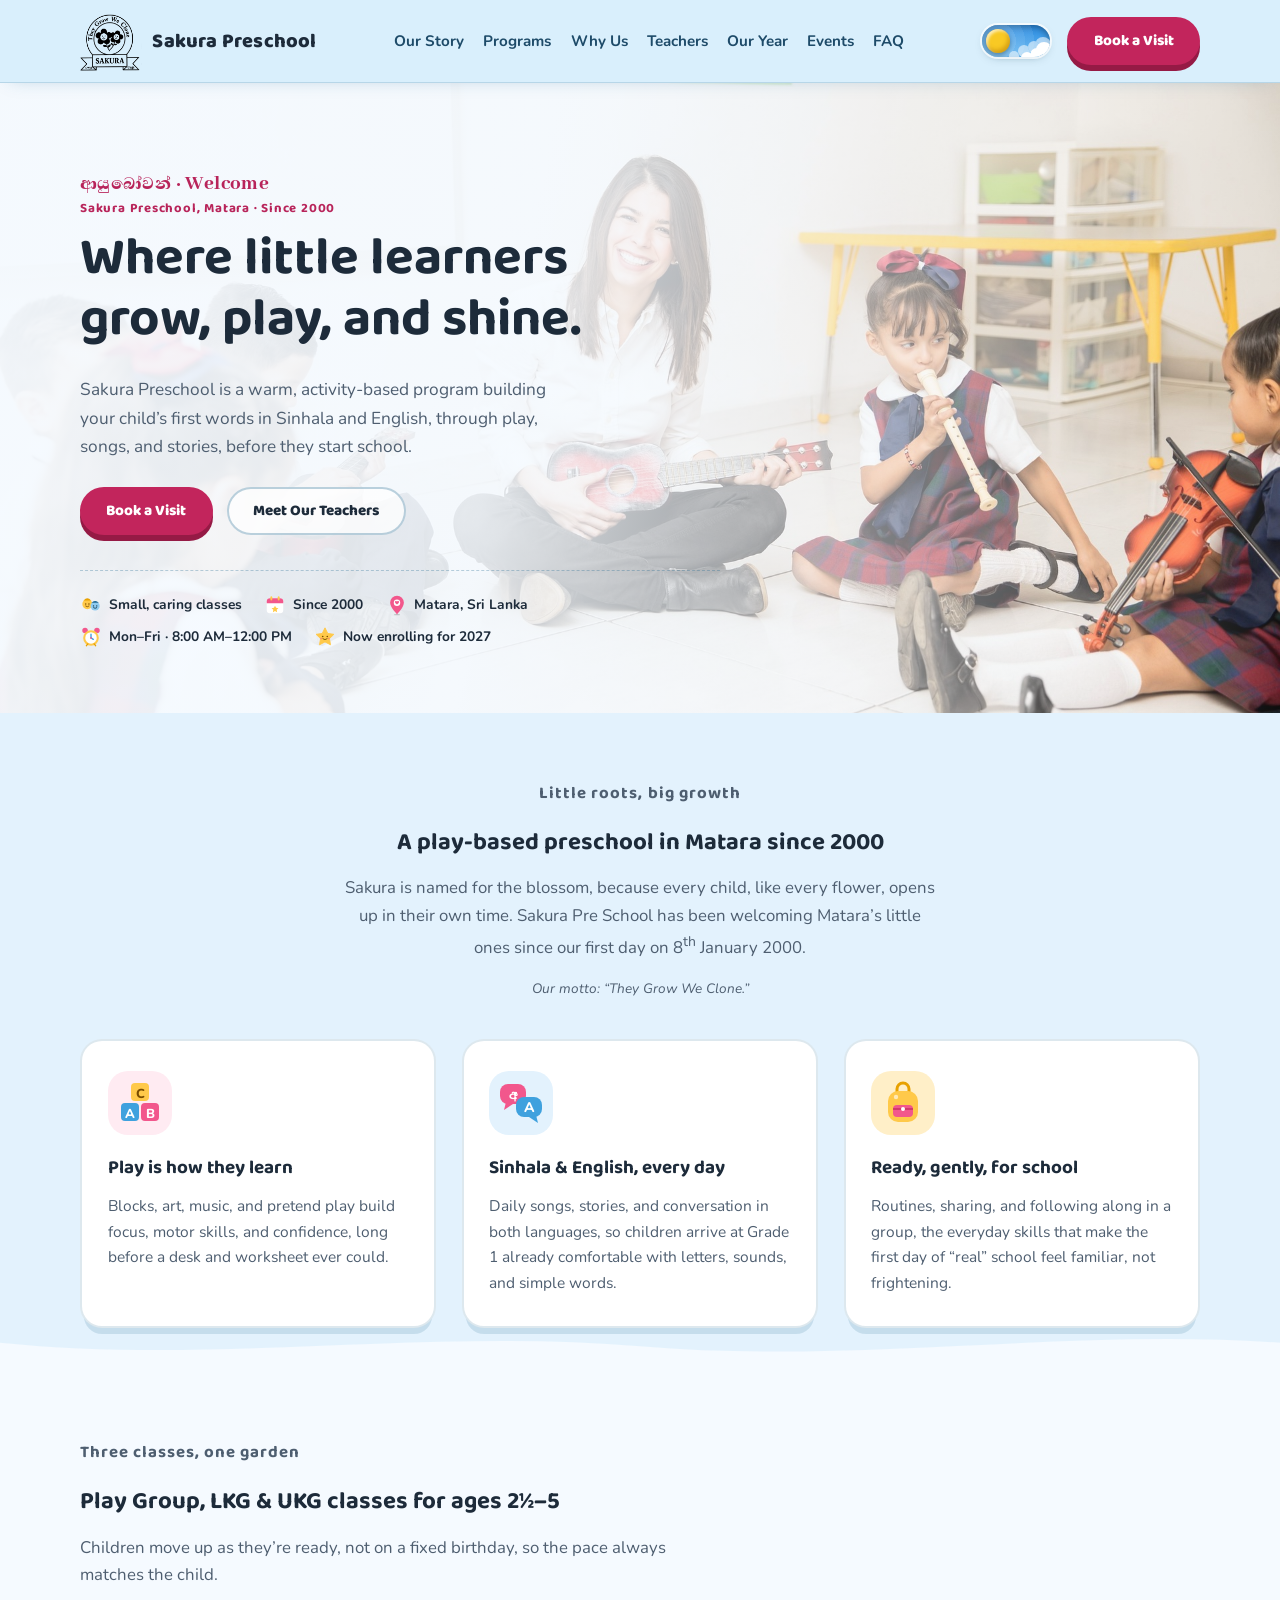
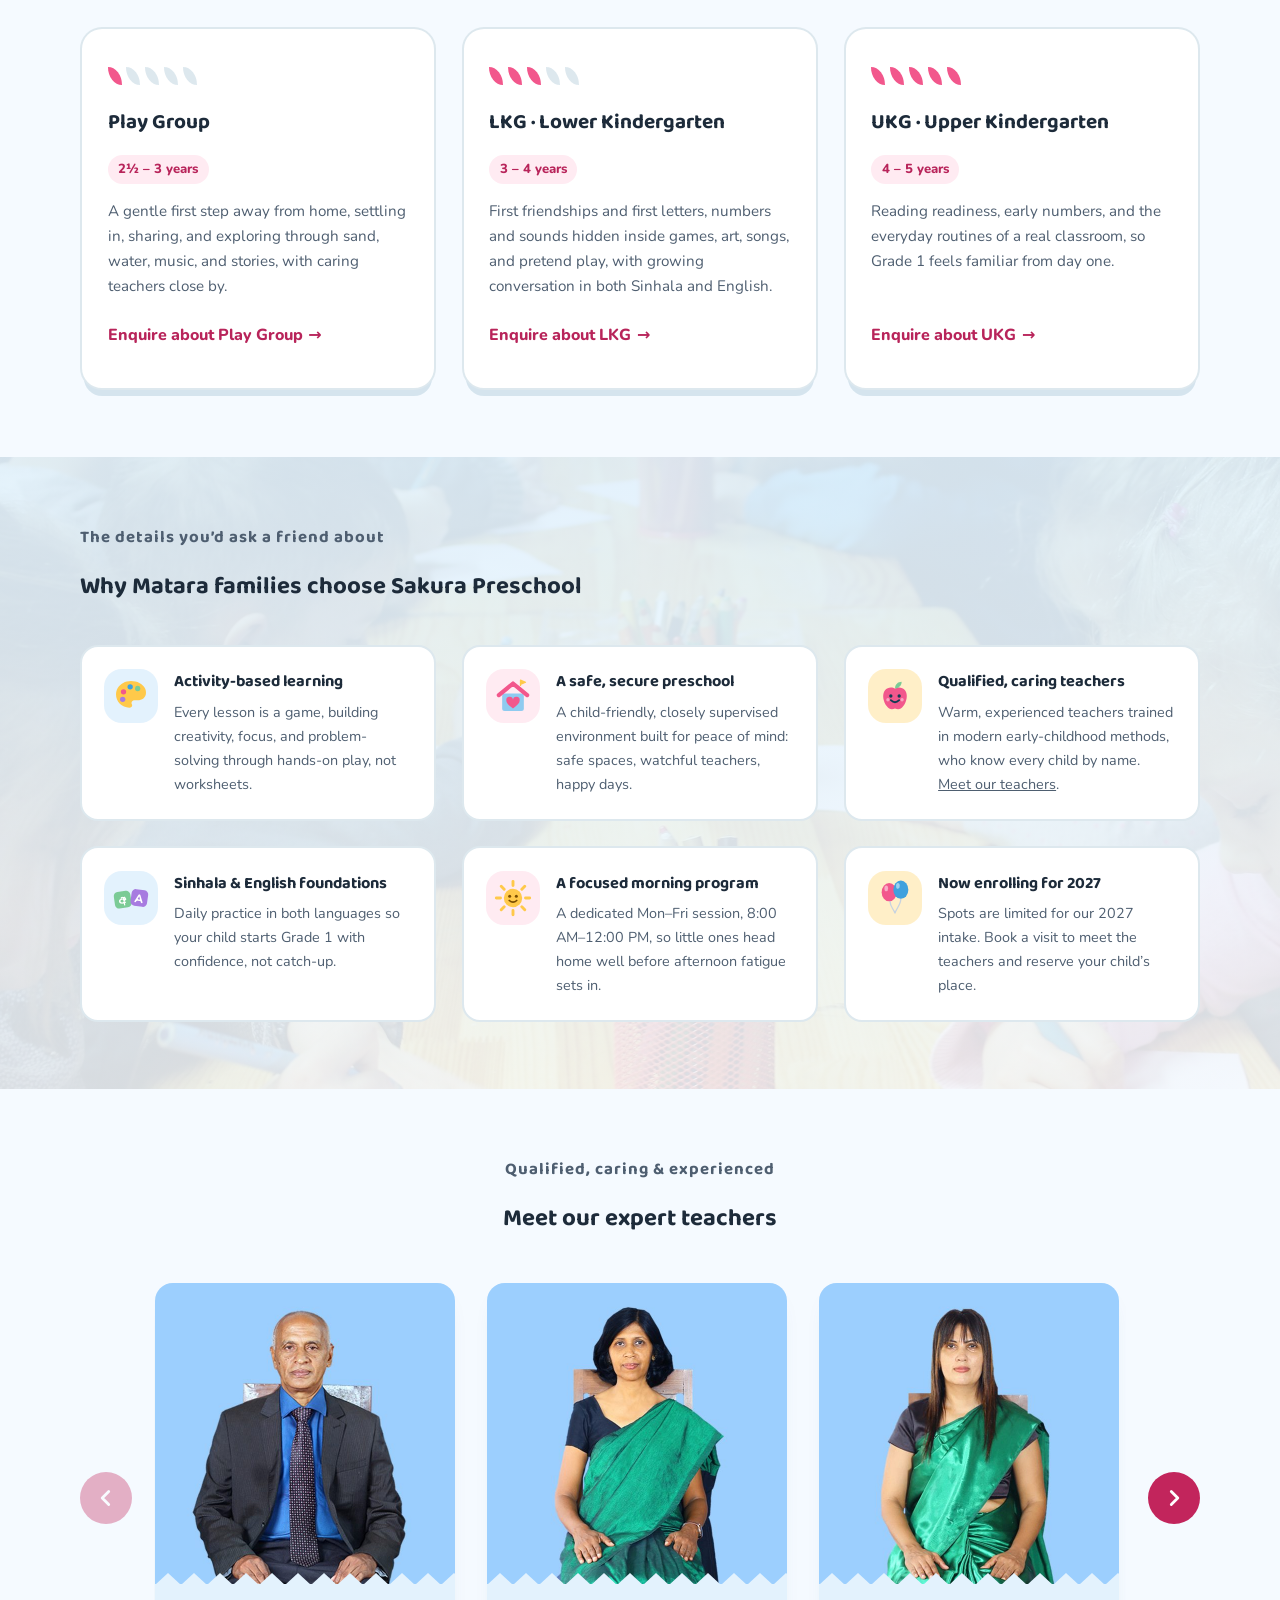
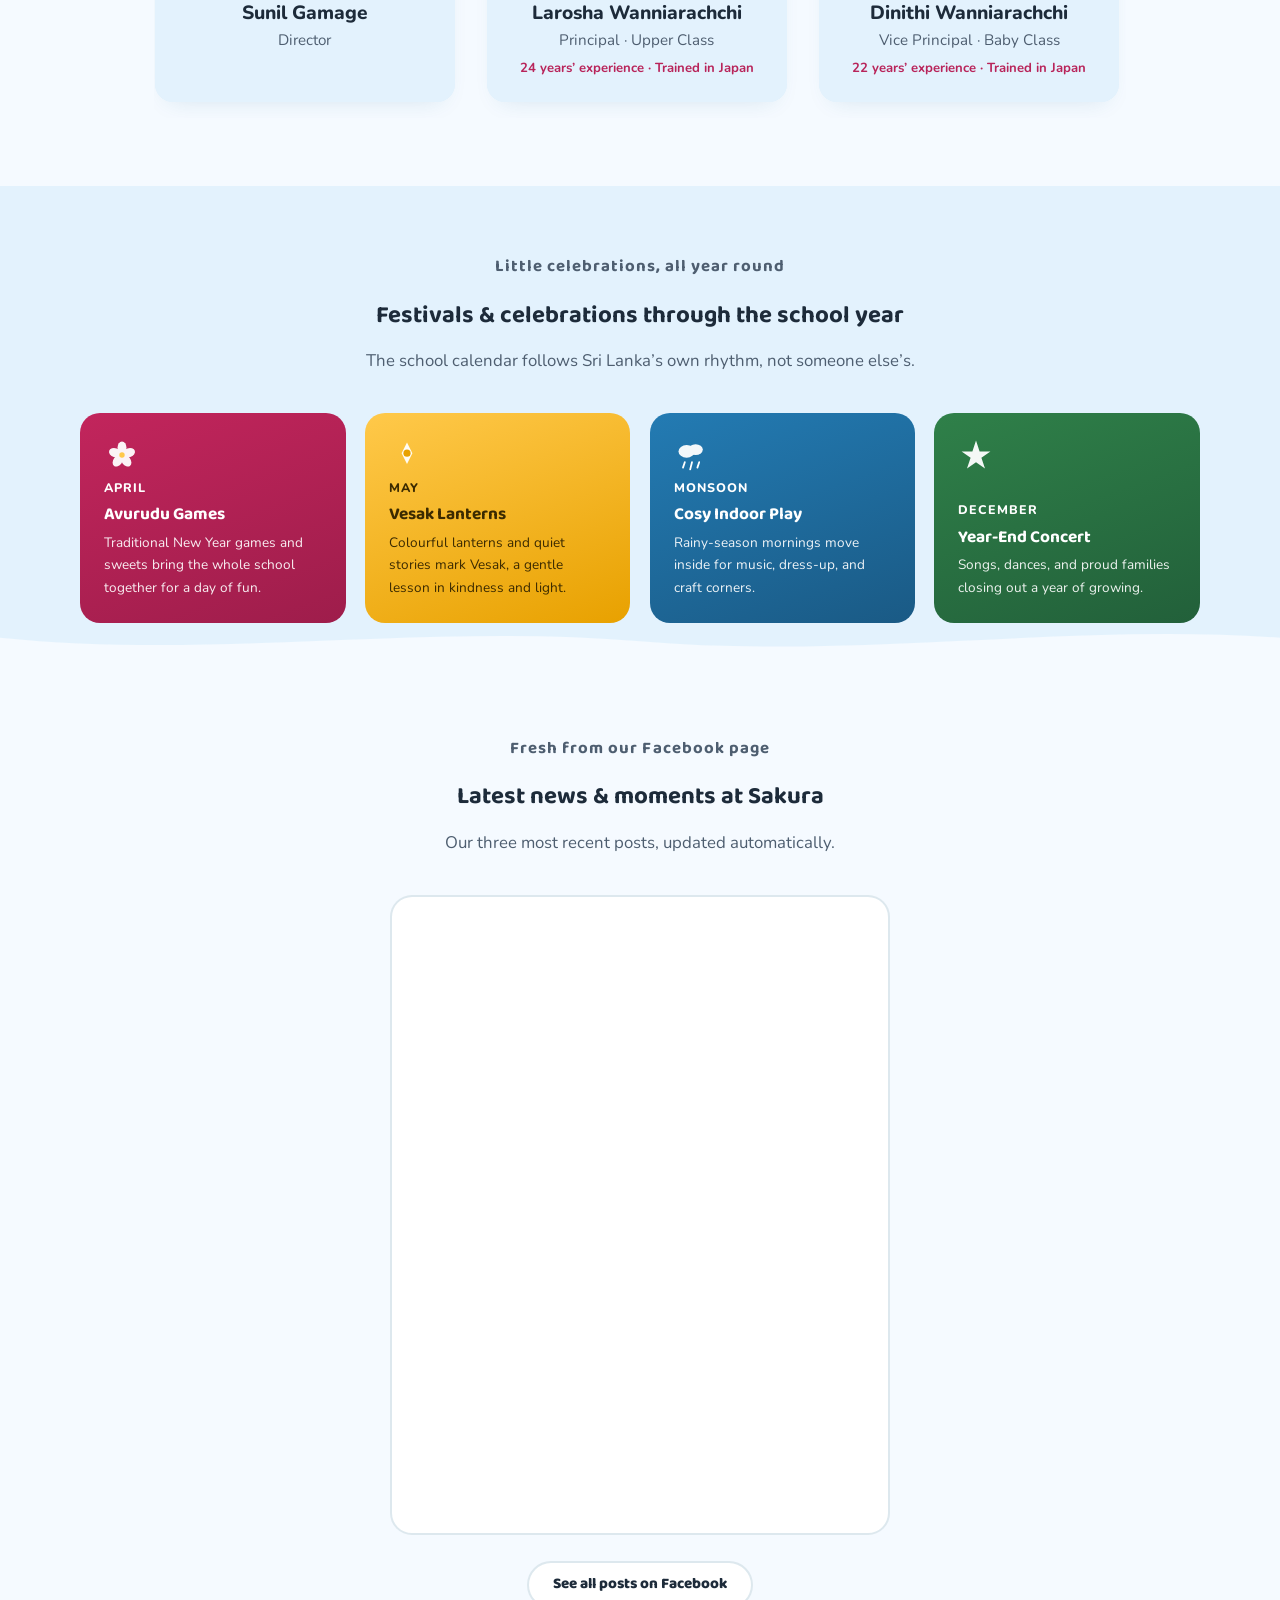
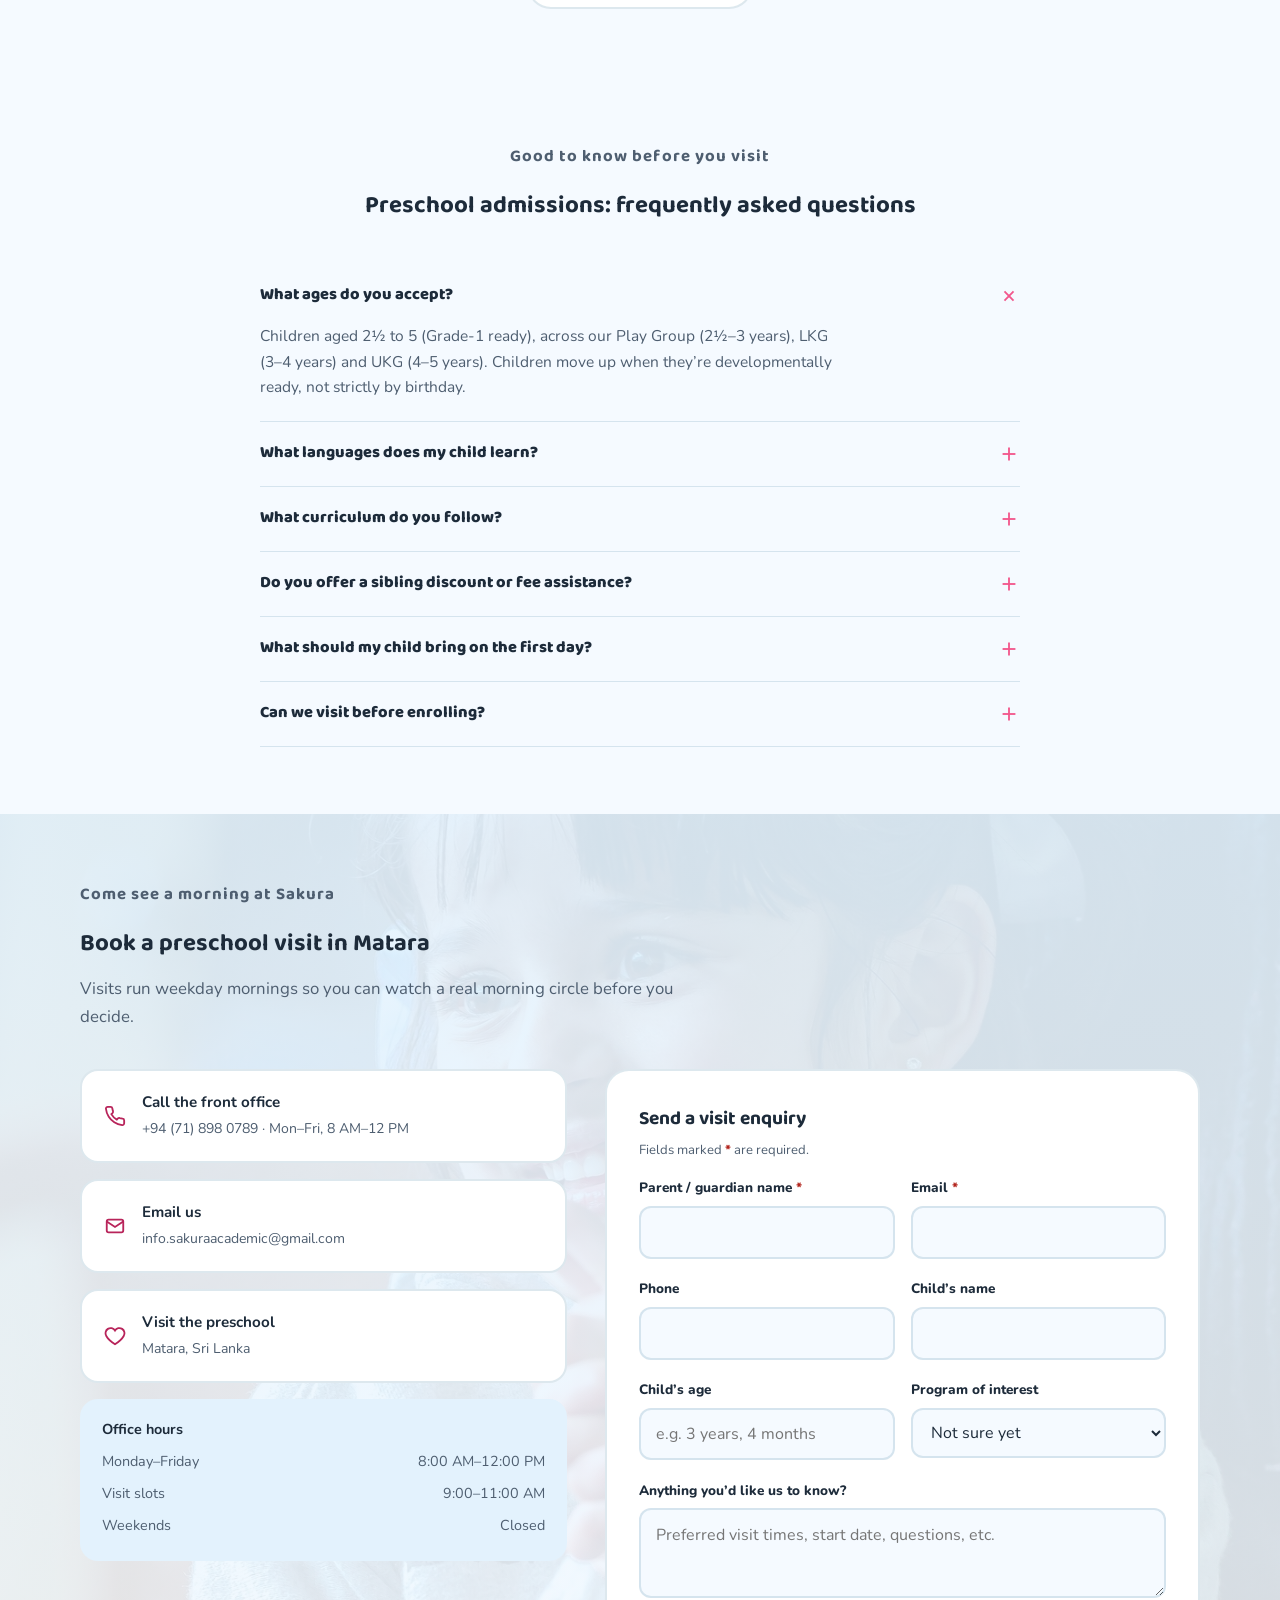
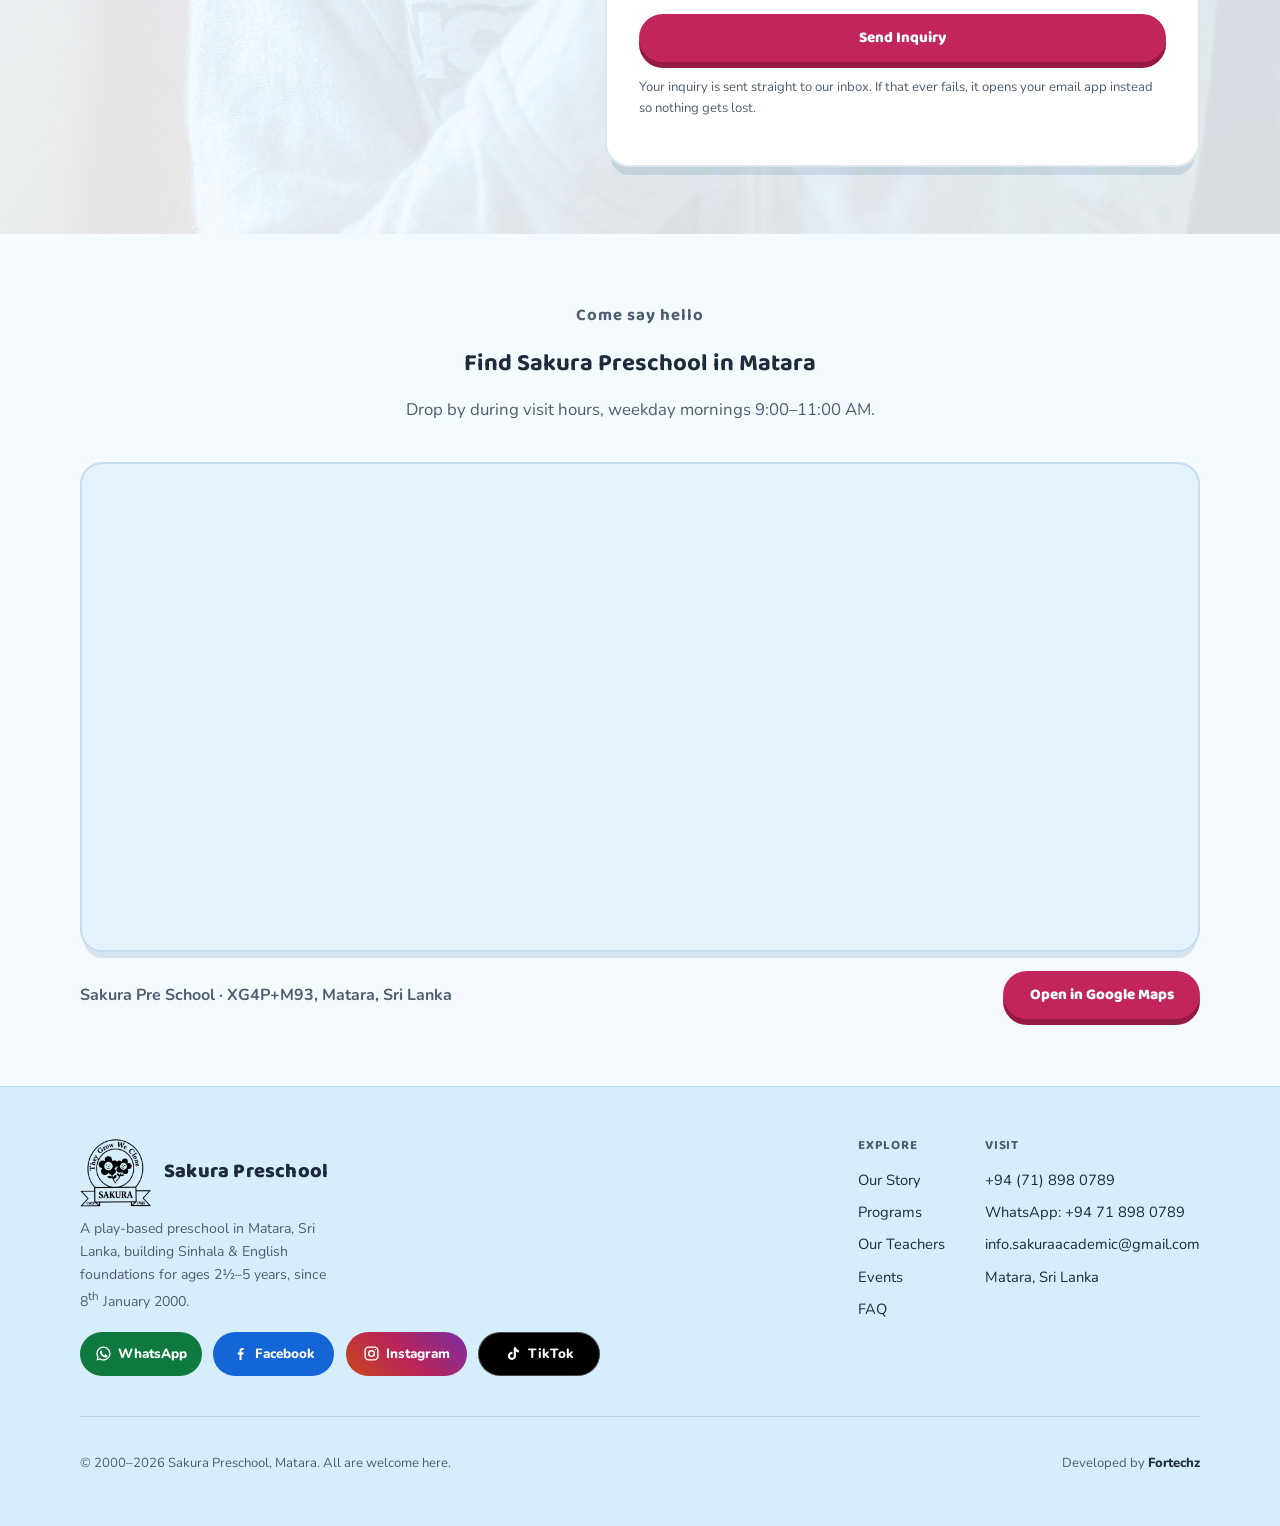
==== commit 1feade8d: "connect facebook posts" ====
--- a/index.html
+++ b/index.html
@@ -461,6 +461,25 @@
     <svg class="divider to-bg" viewBox="0 0 1200 60" preserveAspectRatio="none" aria-hidden="true" focusable="false"><path d="M0,20 C200,50 400,0 600,25 C800,50 1000,0 1200,20 L1200,60 L0,60 Z"/></svg>
   </section>
 
+  <!-- LATEST FROM FACEBOOK (filled by /api/facebook-posts; falls back to the Facebook page plugin) -->
+  <section id="news" aria-labelledby="newsTitle">
+    <div class="container">
+      <div class="section-head center">
+        <p class="eyebrow" style="justify-content:center">Fresh from our Facebook page</p>
+        <h2 id="newsTitle">Latest news &amp; moments at Sakura</h2>
+        <p>Our three most recent posts, updated automatically.</p>
+      </div>
+      <div class="fb-feed" id="fbFeed" aria-live="polite" aria-busy="true">
+        <div class="fb-card fb-skeleton" aria-hidden="true"></div>
+        <div class="fb-card fb-skeleton" aria-hidden="true"></div>
+        <div class="fb-card fb-skeleton" aria-hidden="true"></div>
+      </div>
+      <div class="fb-actions">
+        <a class="btn btn-ghost" href="https://www.facebook.com/profile.php?id=61560372808466" target="_blank" rel="noopener">See all posts on Facebook<span class="sr-only"> (opens in a new tab)</span></a>
+      </div>
+    </div>
+  </section>
+
   <!-- FAQ -->
   <section id="faq">
     <div class="container">
@@ -642,6 +661,83 @@
 </footer>
 
 <script>
+  // ---- Latest 3 Facebook posts: /api/facebook-posts, or the Facebook page plugin if that isn't set up ----
+  (function(){
+    var feed = document.getElementById('fbFeed');
+    if (!feed) return;
+    var PAGE_URL = 'https://www.facebook.com/profile.php?id=61560372808466';
+
+    function el(tag, cls, text) {
+      var n = document.createElement(tag);
+      if (cls) n.className = cls;
+      if (text) n.textContent = text;
+      return n;
+    }
+    function safeUrl(u, fallback) {
+      return (typeof u === 'string' && /^https:\/\//.test(u)) ? u : fallback;
+    }
+    function done() { feed.setAttribute('aria-busy', 'false'); }
+
+    function showPlugin() {
+      feed.textContent = '';
+      var wrap = el('div', 'fb-plugin');
+      var f = document.createElement('iframe');
+      f.title = 'Sakura Preschool on Facebook';
+      f.loading = 'lazy';
+      f.setAttribute('allow', 'encrypted-media');
+      f.src = 'https://www.facebook.com/plugins/page.php?href=' + encodeURIComponent(PAGE_URL) +
+        '&tabs=timeline&width=500&height=640&small_header=true&adapt_container_width=true&hide_cover=false&show_facepile=false';
+      wrap.appendChild(f);
+      feed.appendChild(wrap);
+      done();
+    }
+
+    function render(posts) {
+      feed.textContent = '';
+      posts.forEach(function (p) {
+        var card = el('a', 'fb-card');
+        card.href = safeUrl(p.url, PAGE_URL);
+        card.target = '_blank';
+        card.rel = 'noopener';
+        var img = safeUrl(p.image, '');
+        if (img) {
+          var fig = el('figure', 'fb-photo');
+          var im = document.createElement('img');
+          im.src = img; im.alt = ''; im.loading = 'lazy'; im.decoding = 'async';
+          fig.appendChild(im);
+          if (p.isVideo) {
+            var play = el('span', 'fb-play');
+            play.innerHTML = '<svg viewBox="0 0 24 24" fill="currentColor" aria-hidden="true"><path d="M8 5v14l11-7z"/></svg>';
+            fig.appendChild(play);
+          }
+          card.appendChild(fig);
+        }
+        var body = el('div', 'fb-body');
+        var d = new Date(p.date);
+        if (!isNaN(d)) {
+          var t = el('time', 'fb-date', d.toLocaleDateString('en-GB', { day: 'numeric', month: 'long', year: 'numeric' }));
+          t.dateTime = p.date;
+          body.appendChild(t);
+        }
+        if (p.text) body.appendChild(el('p', 'fb-text', p.text));
+        var more = el('span', 'fb-more', p.isVideo ? 'Watch on Facebook →' : 'Read on Facebook →');
+        more.appendChild(el('span', 'sr-only', ' (opens in a new tab)'));
+        body.appendChild(more);
+        card.appendChild(body);
+        feed.appendChild(card);
+      });
+      done();
+    }
+
+    fetch('/api/facebook-posts', { headers: { 'Accept': 'application/json' } })
+      .then(function (r) { if (!r.ok) throw new Error(r.status); return r.json(); })
+      .then(function (json) {
+        if (json && json.posts && json.posts.length) render(json.posts);
+        else showPlugin();
+      })
+      .catch(showPlugin);
+  })();
+
   (function(){
     var field = document.getElementById('confettiField');
     if (field) {
--- a/css/styles.css
+++ b/css/styles.css
@@ -534,6 +534,38 @@
 .event-photo.poster{background:#1c0f0b}
 .event-photo.poster img{object-fit:contain}
 .event-thanks{font-size:.88rem;color:var(--text-muted);border-top:1px dashed var(--border);padding-top:.9rem;margin:auto 0 0}
+/* Latest from Facebook */
+.fb-feed{display:grid;grid-template-columns:1fr;gap:1.2rem}
+.fb-card{
+  display:flex;flex-direction:column;min-width:0;
+  background:var(--surface);border:2px solid var(--border);border-radius:22px;overflow:hidden;
+  box-shadow:0 10px 0 -4px var(--border);color:var(--text);text-decoration:none;
+  transition:transform .15s ease, border-color .15s ease;
+}
+a.fb-card:hover{transform:translateY(-3px);border-color:var(--sky)}
+.fb-photo{position:relative;margin:0;background:var(--surface-alt);aspect-ratio:1/1;overflow:hidden}
+.fb-photo img{position:absolute;inset:0;display:block;width:100%;height:100%;object-fit:cover}
+.fb-play{
+  position:absolute;inset:0;margin:auto;width:56px;height:56px;border-radius:50%;
+  background:rgba(16,29,43,.6);display:flex;align-items:center;justify-content:center;color:#fff;
+}
+.fb-play svg{width:24px;height:24px;margin-left:3px}
+.fb-body{flex:1;padding:1.2rem 1.3rem 1.3rem;display:flex;flex-direction:column;gap:.6rem}
+.fb-date{font-size:.8rem;font-weight:800;letter-spacing:.04em;text-transform:uppercase;color:var(--sky-deep)}
+.fb-text{
+  margin:0;color:var(--text-muted);font-size:.95rem;white-space:pre-line;overflow-wrap:anywhere;
+  display:-webkit-box;-webkit-line-clamp:5;-webkit-box-orient:vertical;overflow:hidden;
+}
+.fb-more{margin-top:auto;display:inline-flex;align-items:center;gap:.35em;font-weight:800;color:var(--accent-strong)}
+a.fb-card:hover .fb-more{text-decoration:underline}
+.fb-skeleton{min-height:340px;background:linear-gradient(100deg,var(--surface) 30%,var(--surface-alt) 50%,var(--surface) 70%);background-size:200% 100%;animation:fb-shimmer 1.4s linear infinite}
+@keyframes fb-shimmer{to{background-position:-200% 0}}
+@media (prefers-reduced-motion:reduce){ .fb-skeleton{animation:none} a.fb-card:hover{transform:none} }
+.fb-plugin{grid-column:1/-1;display:flex;justify-content:center}
+.fb-plugin iframe{width:100%;max-width:500px;height:640px;border:2px solid var(--border);border-radius:22px;background:#fff}
+.fb-actions{display:flex;justify-content:center;margin-top:1.6rem}
+@media (min-width:768px){ .fb-feed{grid-template-columns:repeat(3,1fr)} }
+
 .s-1{background:linear-gradient(160deg,#C2255C,#9E1D4B)}
 .s-2{background:linear-gradient(160deg,#FFC94A,#E8A100)}
 .s-2,.s-2 h3,.s-2 p{color:#3B2A00} /* white on yellow was 1.5:1 */
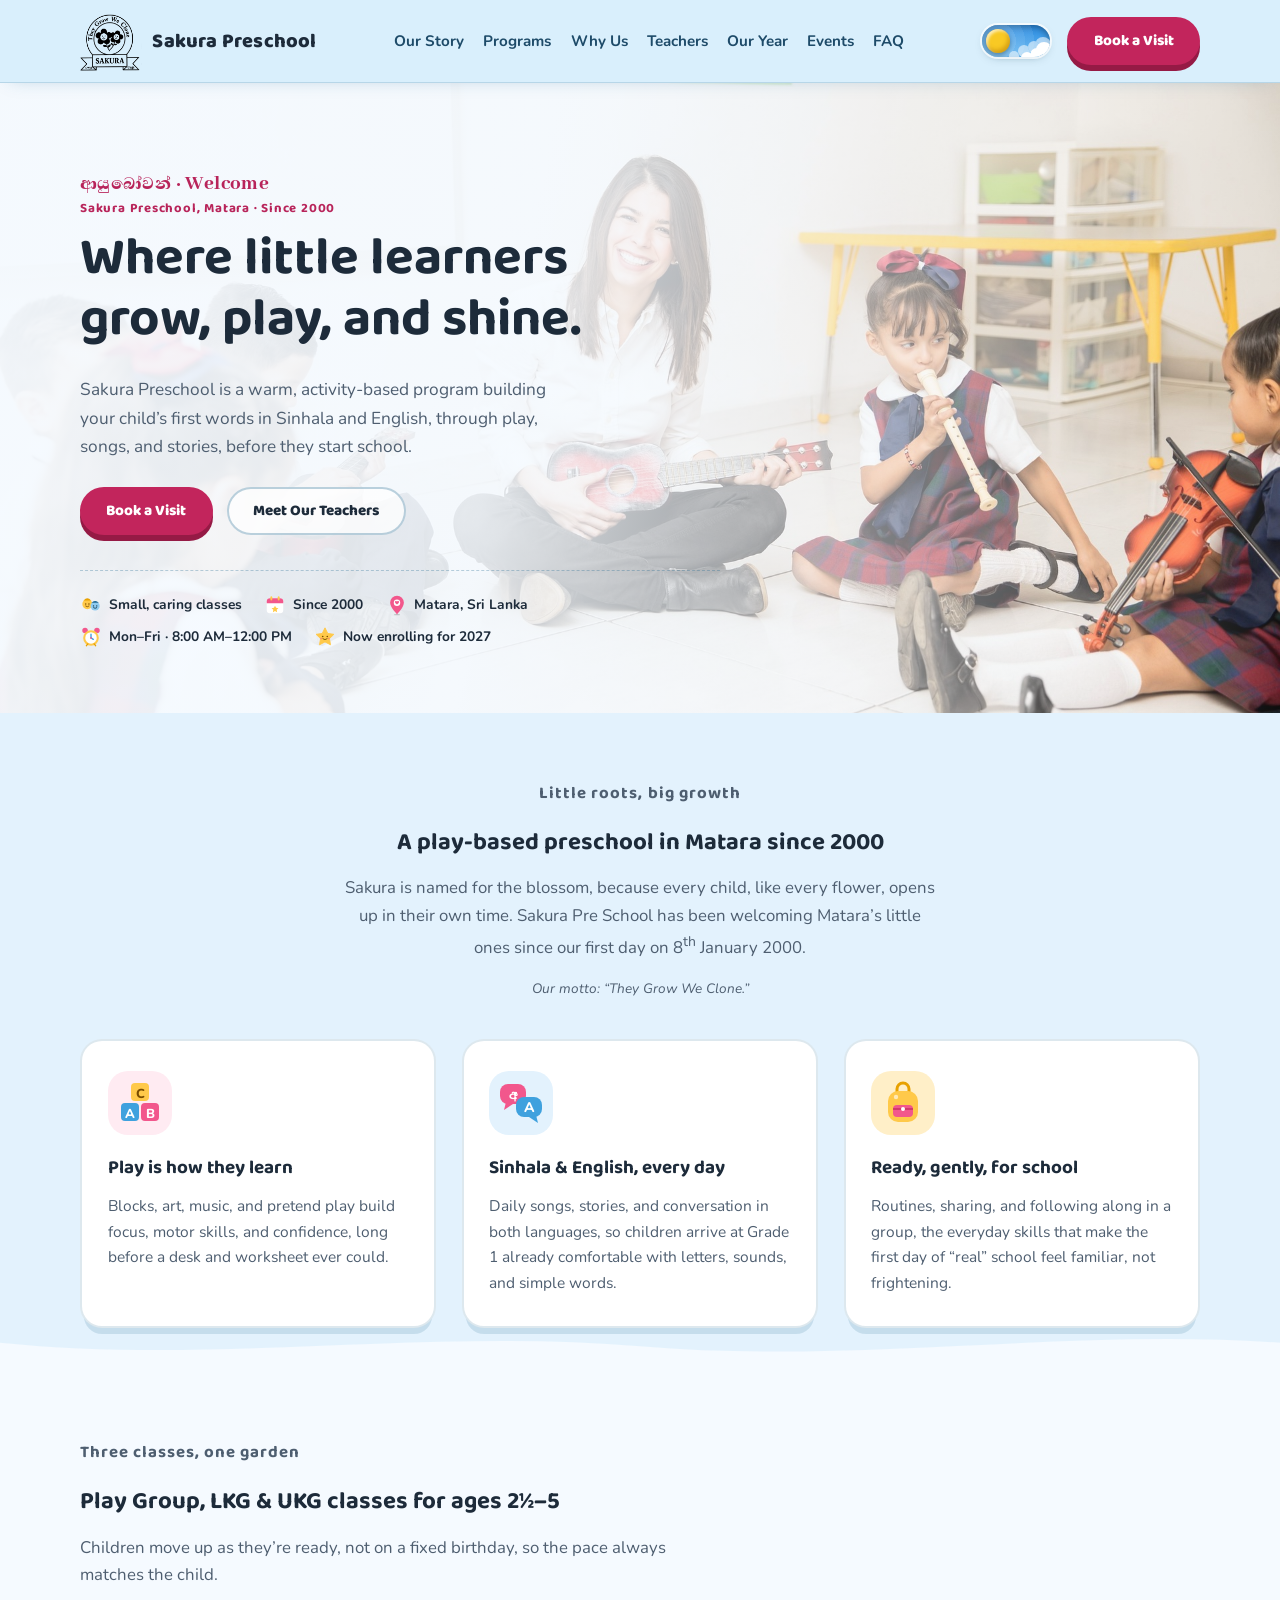
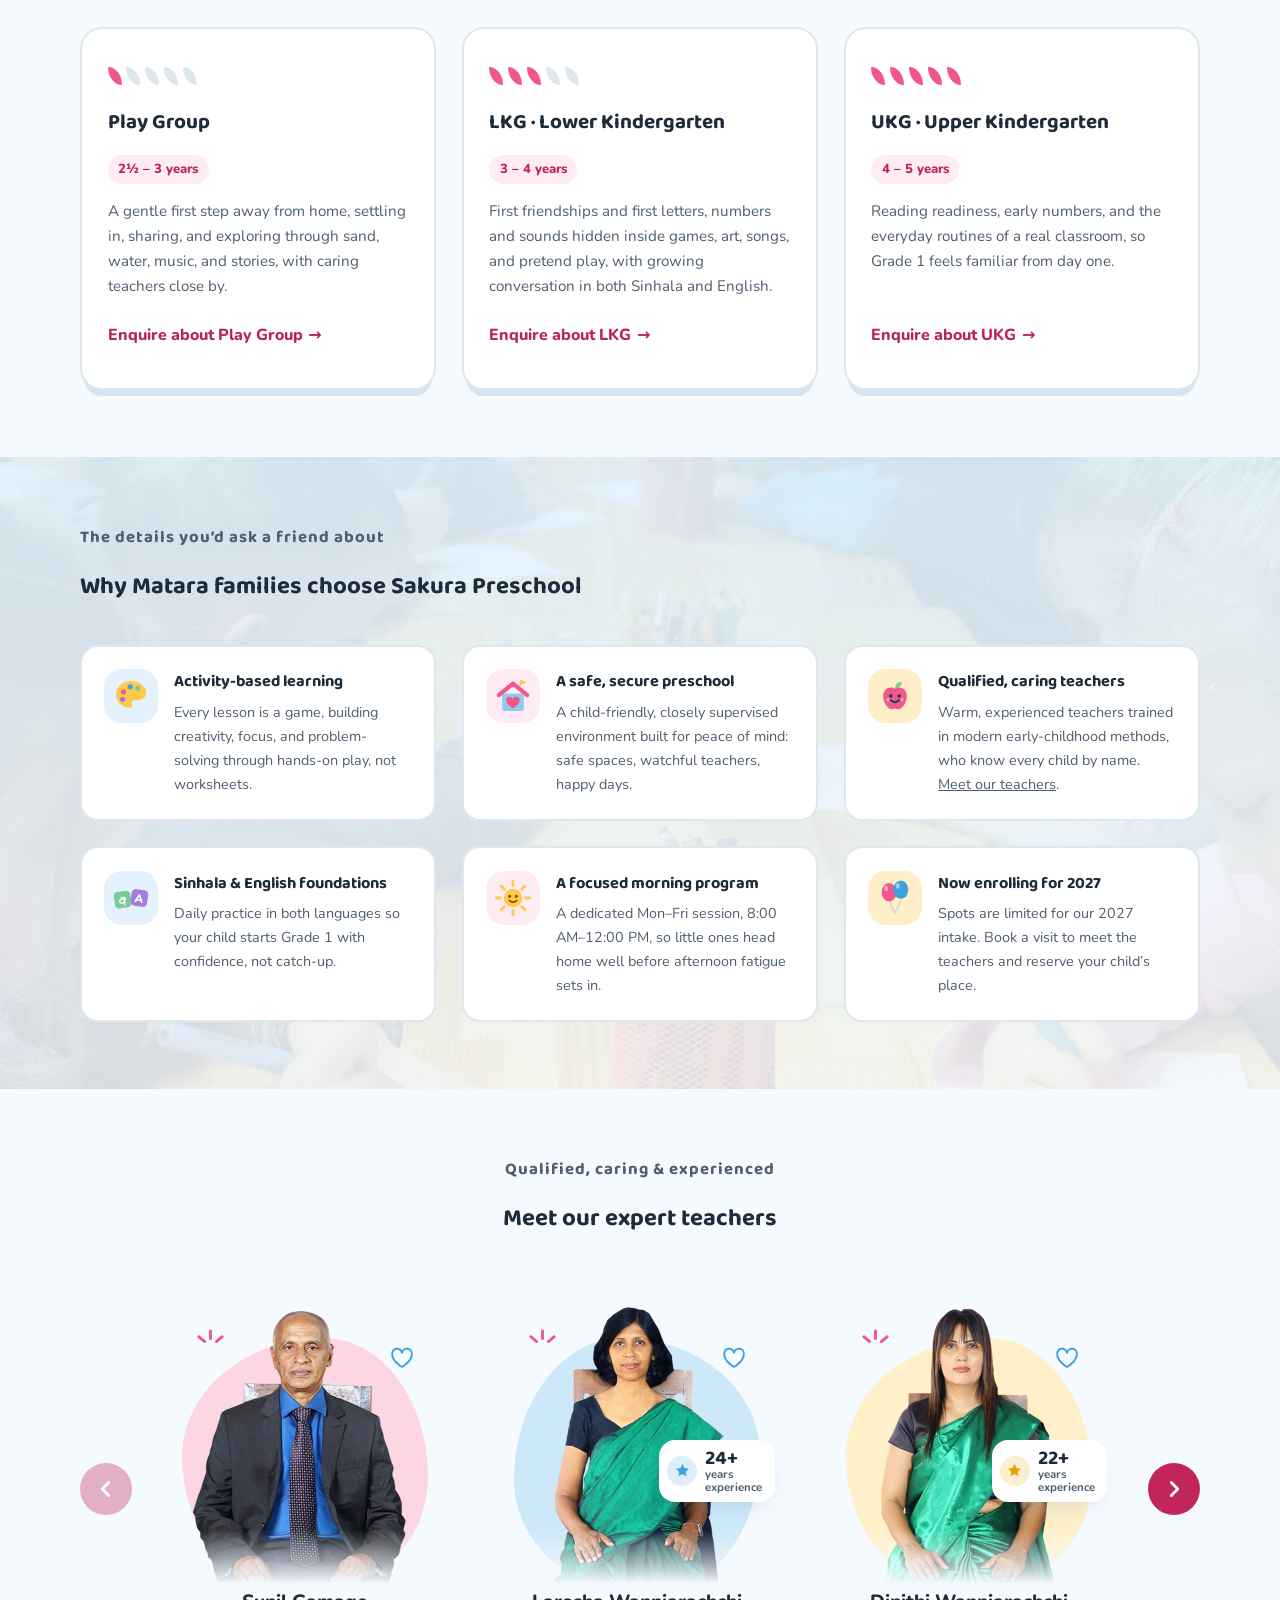
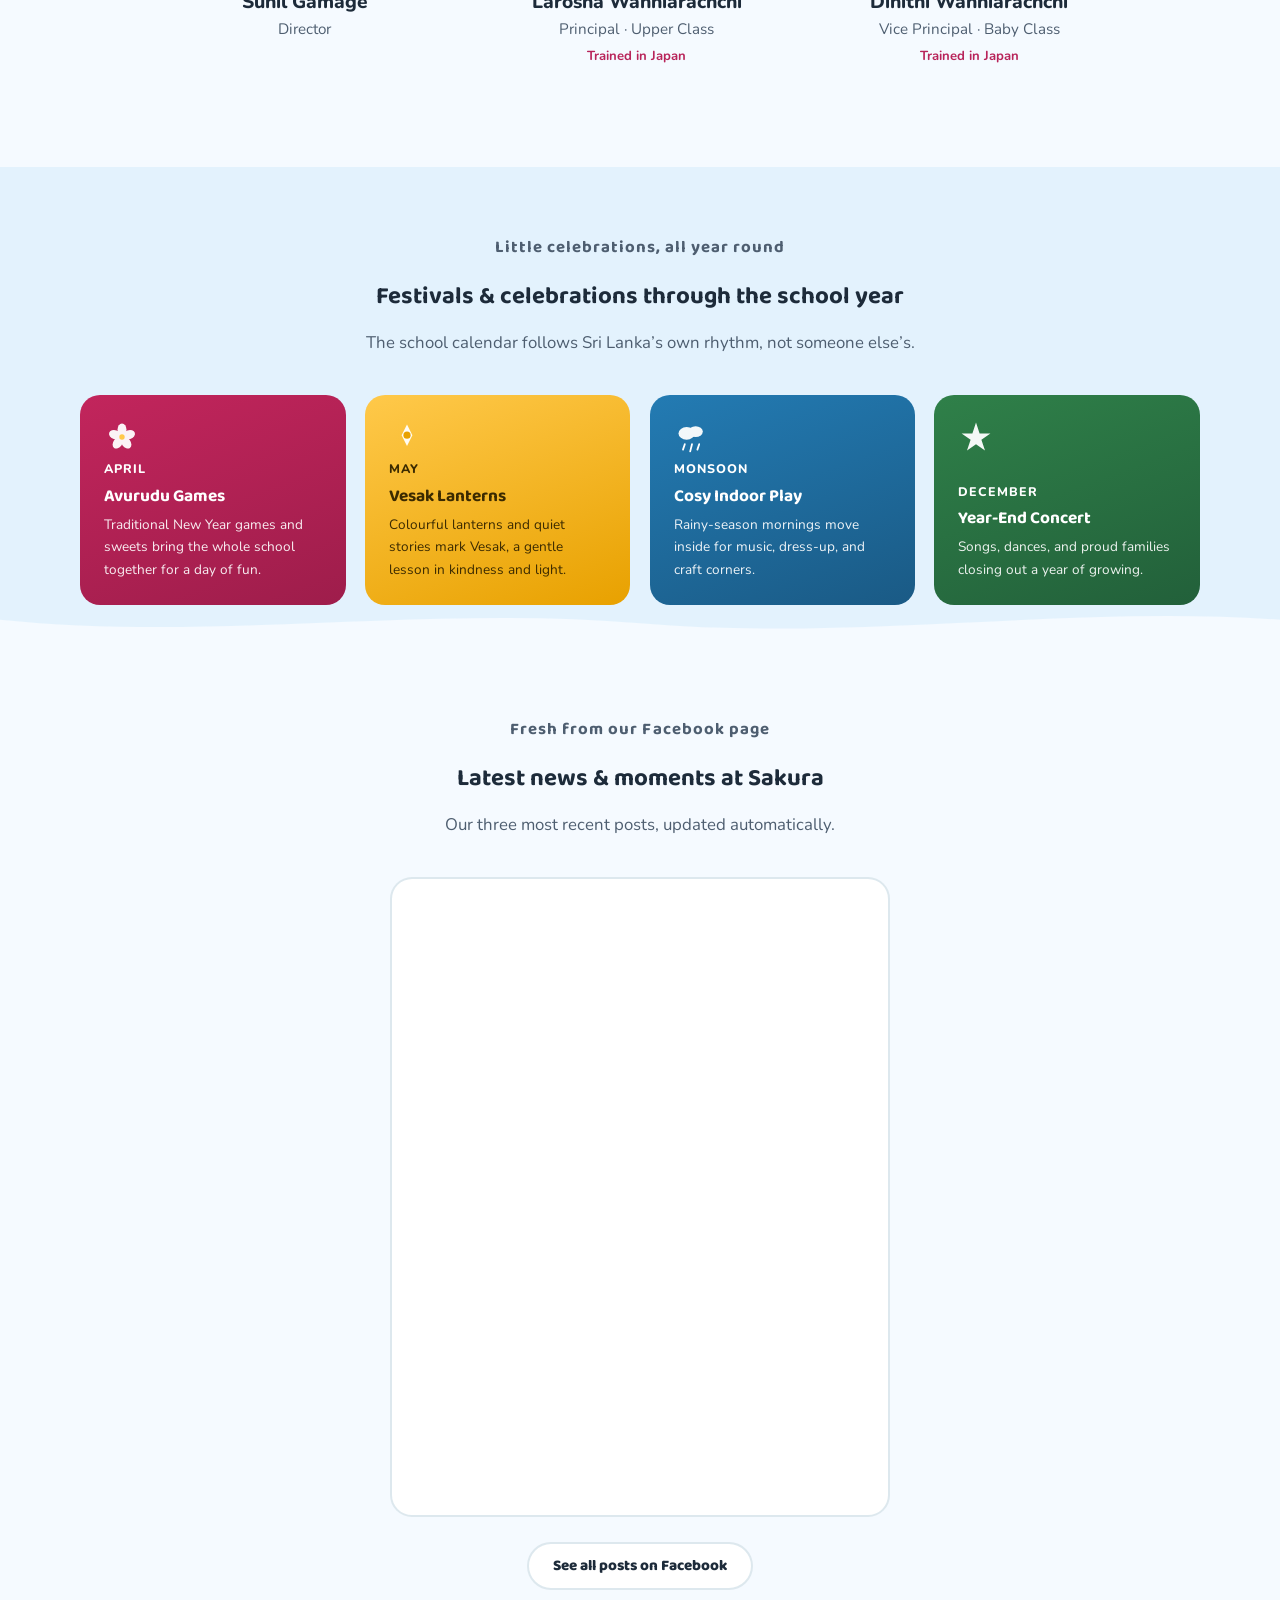
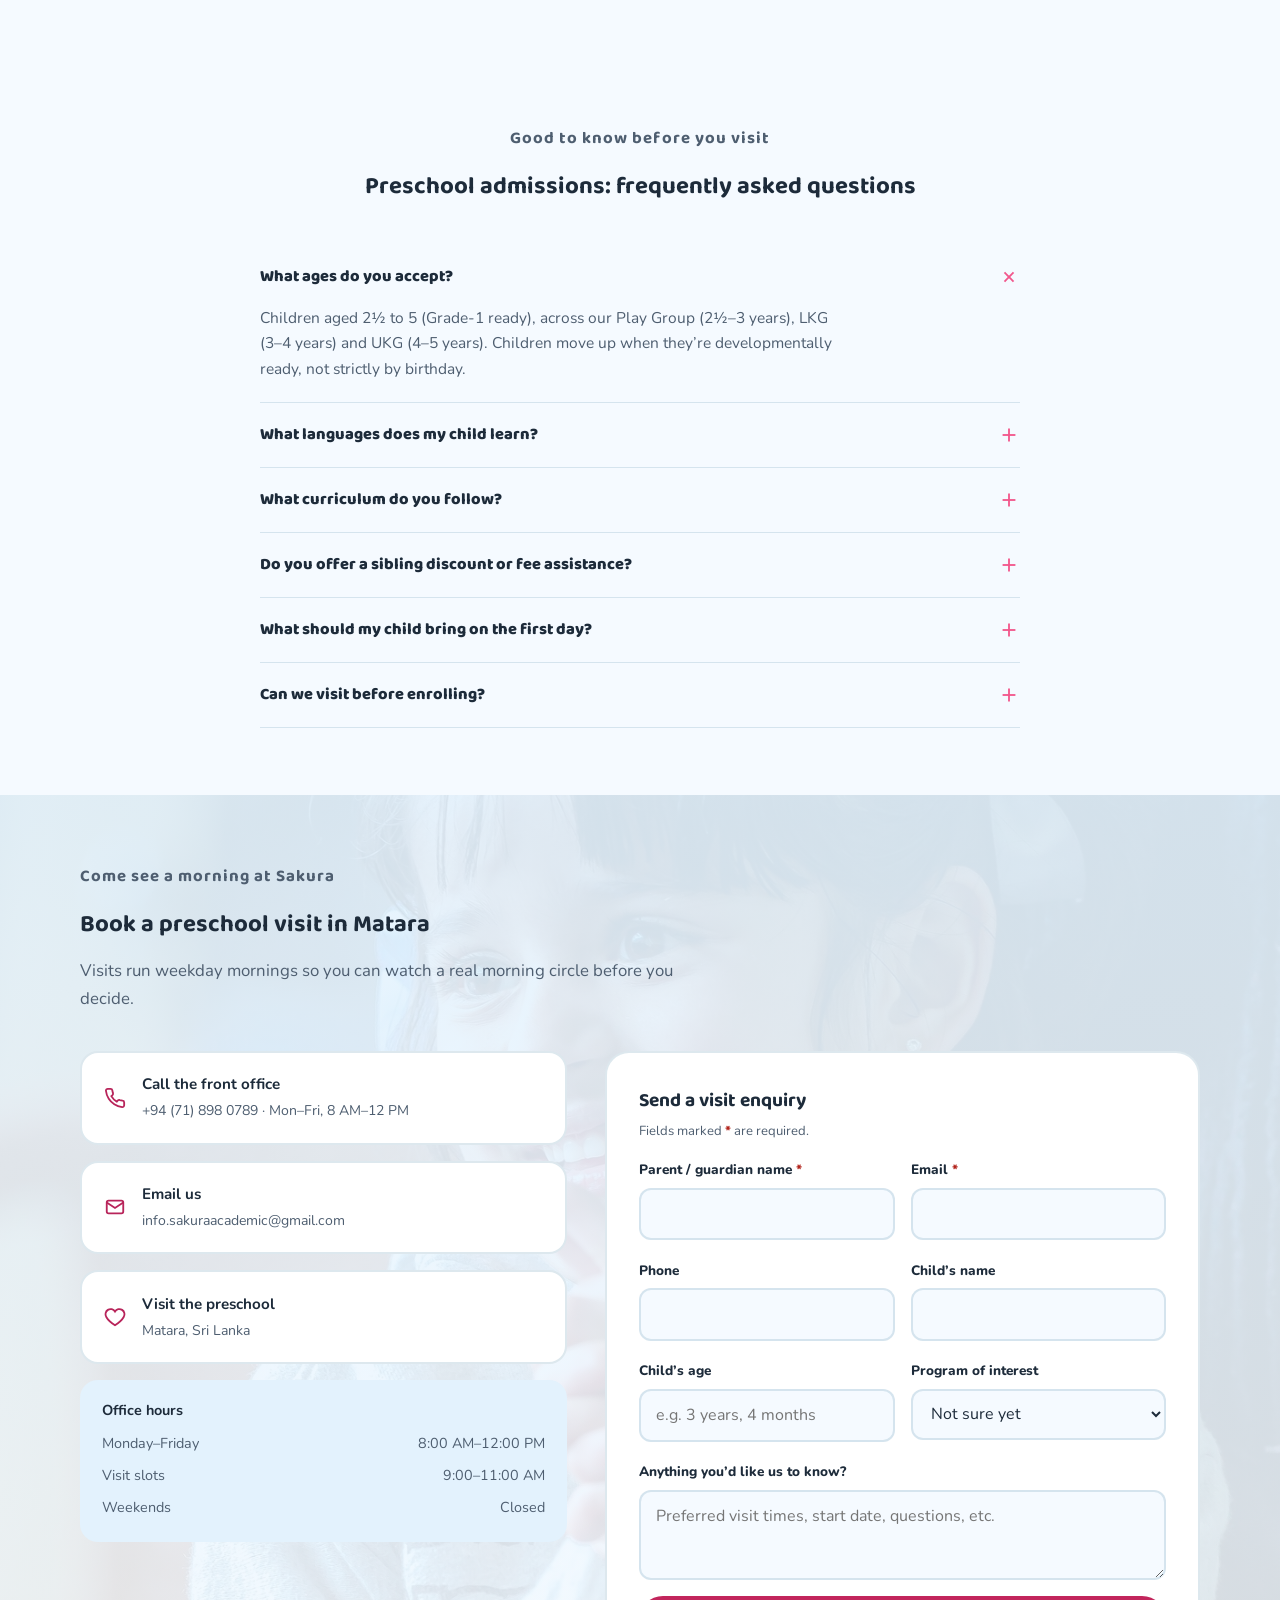
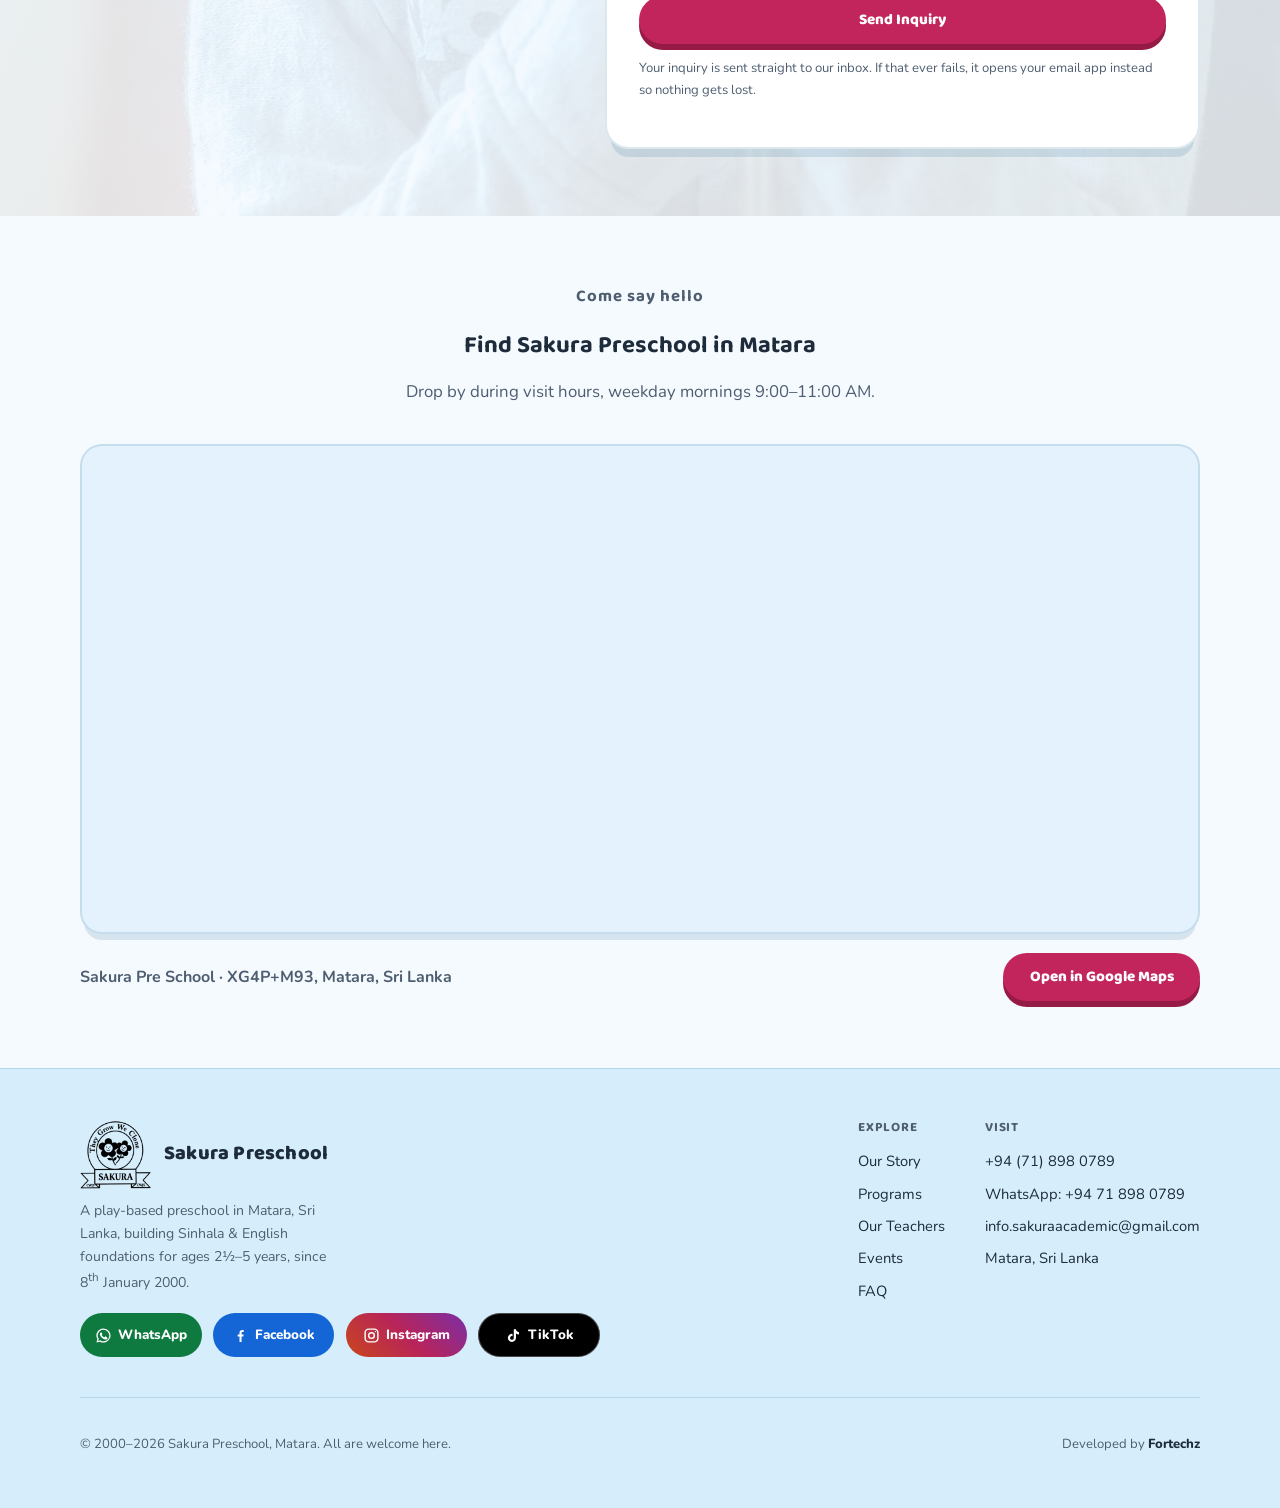
==== commit 47fe886a: "update the teachers" ====
--- a/index.html
+++ b/index.html
@@ -385,43 +385,43 @@
         <ul class="teacher-track" id="teacherTrack" tabindex="0" aria-label="Our teachers">
           <li class="teacher-card">
             <a class="teacher-link" href="/about.html#sunil-gamage">
-              <img src="images/staff/sunil-gamage.jpg" width="600" height="600" loading="lazy" decoding="async" alt="Sunil Gamage, Director at Sakura Preschool">
+              <div class="teacher-photo"><img src="images/staff/cutout/sunil-gamage.webp" width="600" height="600" loading="lazy" decoding="async" alt="Sunil Gamage, Director at Sakura Preschool"></div>
               <div class="teacher-info"><h3>Sunil Gamage</h3><span class="teacher-role">Director</span></div>
             </a>
           </li>
           <li class="teacher-card">
             <a class="teacher-link" href="/about.html#larosha-wanniarachchi">
-              <img src="images/staff/larosha-wanniarachchi.jpg" width="600" height="600" loading="lazy" decoding="async" alt="Larosha Wanniarachchi, Principal at Sakura Preschool">
-              <div class="teacher-info"><h3>Larosha Wanniarachchi</h3><span class="teacher-role">Principal &middot; Upper Class</span><span class="teacher-exp">24 years&rsquo; experience &middot; Trained in Japan</span></div>
+              <div class="teacher-photo"><img src="images/staff/cutout/larosha-wanniarachchi.webp" width="600" height="600" loading="lazy" decoding="async" alt="Larosha Wanniarachchi, Principal at Sakura Preschool"><span class="teacher-badge"><span class="tb-ico" aria-hidden="true"><svg viewBox="0 0 24 24"><path d="M12 2.8l2.8 5.7 6.3.9-4.6 4.4 1.1 6.2L12 17l-5.6 3 1.1-6.2L2.9 9.4l6.3-.9Z" fill="currentColor"/></svg></span><span class="tb-text"><b>24+</b> years<br>experience</span></span></div>
+              <div class="teacher-info"><h3>Larosha Wanniarachchi</h3><span class="teacher-role">Principal &middot; Upper Class</span><span class="teacher-exp">Trained in Japan</span></div>
             </a>
           </li>
           <li class="teacher-card">
             <a class="teacher-link" href="/about.html#dinithi-wanniarachchi">
-              <img src="images/staff/dinithi-wanniarachchi.jpg" width="600" height="600" loading="lazy" decoding="async" alt="Dinithi Wanniarachchi, Vice Principal at Sakura Preschool">
-              <div class="teacher-info"><h3>Dinithi Wanniarachchi</h3><span class="teacher-role">Vice Principal &middot; Baby Class</span><span class="teacher-exp">22 years&rsquo; experience &middot; Trained in Japan</span></div>
+              <div class="teacher-photo"><img src="images/staff/cutout/dinithi-wanniarachchi.webp" width="600" height="600" loading="lazy" decoding="async" alt="Dinithi Wanniarachchi, Vice Principal at Sakura Preschool"><span class="teacher-badge"><span class="tb-ico" aria-hidden="true"><svg viewBox="0 0 24 24"><path d="M12 2.8l2.8 5.7 6.3.9-4.6 4.4 1.1 6.2L12 17l-5.6 3 1.1-6.2L2.9 9.4l6.3-.9Z" fill="currentColor"/></svg></span><span class="tb-text"><b>22+</b> years<br>experience</span></span></div>
+              <div class="teacher-info"><h3>Dinithi Wanniarachchi</h3><span class="teacher-role">Vice Principal &middot; Baby Class</span><span class="teacher-exp">Trained in Japan</span></div>
             </a>
           </li>
           <li class="teacher-card">
             <a class="teacher-link" href="/about.html#nipuni-bhaghya">
-              <img src="images/staff/nipuni-bhaghya.jpg" width="600" height="600" loading="lazy" decoding="async" alt="Nipuni Bhaghya, Teacher at Sakura Preschool">
-              <div class="teacher-info"><h3>Nipuni Bhaghya</h3><span class="teacher-role">Teacher &middot; Baby Class</span><span class="teacher-exp">12 years&rsquo; experience</span></div>
+              <div class="teacher-photo"><img src="images/staff/cutout/nipuni-bhaghya.webp" width="600" height="600" loading="lazy" decoding="async" alt="Nipuni Bhaghya, Teacher at Sakura Preschool"><span class="teacher-badge"><span class="tb-ico" aria-hidden="true"><svg viewBox="0 0 24 24"><path d="M12 2.8l2.8 5.7 6.3.9-4.6 4.4 1.1 6.2L12 17l-5.6 3 1.1-6.2L2.9 9.4l6.3-.9Z" fill="currentColor"/></svg></span><span class="tb-text"><b>12+</b> years<br>experience</span></span></div>
+              <div class="teacher-info"><h3>Nipuni Bhaghya</h3><span class="teacher-role">Teacher &middot; Baby Class</span></div>
             </a>
           </li>
           <li class="teacher-card">
             <a class="teacher-link" href="/about.html#madusha-dilini">
-              <img src="images/staff/madusha-dilini.jpg" width="600" height="600" loading="lazy" decoding="async" alt="K. Madusha Dilini, Teacher at Sakura Preschool">
-              <div class="teacher-info"><h3>K. Madusha Dilini</h3><span class="teacher-role">Teacher &middot; Baby Class</span><span class="teacher-exp">10 years&rsquo; experience</span></div>
+              <div class="teacher-photo"><img src="images/staff/cutout/madusha-dilini.webp" width="600" height="600" loading="lazy" decoding="async" alt="K. Madusha Dilini, Teacher at Sakura Preschool"><span class="teacher-badge"><span class="tb-ico" aria-hidden="true"><svg viewBox="0 0 24 24"><path d="M12 2.8l2.8 5.7 6.3.9-4.6 4.4 1.1 6.2L12 17l-5.6 3 1.1-6.2L2.9 9.4l6.3-.9Z" fill="currentColor"/></svg></span><span class="tb-text"><b>10+</b> years<br>experience</span></span></div>
+              <div class="teacher-info"><h3>K. Madusha Dilini</h3><span class="teacher-role">Teacher &middot; Baby Class</span></div>
             </a>
           </li>
           <li class="teacher-card">
             <a class="teacher-link" href="/about.html#sadhi-sanchila">
-              <img src="images/staff/sadhi-sanchila.jpg" width="600" height="600" loading="lazy" decoding="async" alt="L.A. Sadhi Sanchila, Teacher at Sakura Preschool">
-              <div class="teacher-info"><h3>L.A. Sadhi Sanchila</h3><span class="teacher-role">Teacher &middot; Upper Class</span><span class="teacher-exp">6 years&rsquo; experience</span></div>
+              <div class="teacher-photo"><img src="images/staff/cutout/sadhi-sanchila.webp" width="600" height="600" loading="lazy" decoding="async" alt="L.A. Sadhi Sanchila, Teacher at Sakura Preschool"><span class="teacher-badge"><span class="tb-ico" aria-hidden="true"><svg viewBox="0 0 24 24"><path d="M12 2.8l2.8 5.7 6.3.9-4.6 4.4 1.1 6.2L12 17l-5.6 3 1.1-6.2L2.9 9.4l6.3-.9Z" fill="currentColor"/></svg></span><span class="tb-text"><b>6+</b> years<br>experience</span></span></div>
+              <div class="teacher-info"><h3>L.A. Sadhi Sanchila</h3><span class="teacher-role">Teacher &middot; Upper Class</span></div>
             </a>
           </li>
           <li class="teacher-card">
             <a class="teacher-link" href="/about.html#upper-class-teacher">
-              <img src="images/staff/teacher-unnamed.jpg" width="600" height="600" loading="lazy" decoding="async" alt="Upper Class teacher at Sakura Preschool">
+              <div class="teacher-photo"><img src="images/staff/cutout/teacher-unnamed.webp" width="600" height="600" loading="lazy" decoding="async" alt="Upper Class teacher at Sakura Preschool"></div>
               <div class="teacher-info"><h3>Sakura Teacher</h3><span class="teacher-role">Teacher &middot; Upper Class</span></div>
             </a>
           </li>
--- a/css/styles.css
+++ b/css/styles.css
@@ -580,29 +580,62 @@
   scrollbar-width:none;overscroll-behavior-x:contain;
 }
 .teacher-track::-webkit-scrollbar{display:none}
-.teacher-card{
-  scroll-snap-align:start;border-radius:18px;overflow:hidden;background:var(--surface-alt);
-  display:flex;flex-direction:column;box-shadow:0 10px 24px -14px var(--shadow);
-}
-.teacher-card img{display:block;width:100%;height:auto;aspect-ratio:1/1;object-fit:cover;object-position:center 20%}
-.teacher-info{position:relative;flex:1;text-align:center;padding:1.1rem 1rem 1.4rem}
-/* zig-zag edge where the photo meets the name panel */
-.teacher-info::before{
-  content:"";position:absolute;left:0;right:0;top:-11px;height:12px;background:var(--surface-alt);
-  -webkit-mask:url("data:image/svg+xml,%3Csvg xmlns='http://www.w3.org/2000/svg' width='26' height='12'%3E%3Cpath d='M0 12 13 0l13 12Z'/%3E%3C/svg%3E") repeat-x left bottom/26px 12px;
-          mask:url("data:image/svg+xml,%3Csvg xmlns='http://www.w3.org/2000/svg' width='26' height='12'%3E%3Cpath d='M0 12 13 0l13 12Z'/%3E%3C/svg%3E") repeat-x left bottom/26px 12px;
-}
+/* Teacher portraits: cut-out photo on a soft organic blob, a few hand-drawn doodles,
+   a floating "years of experience" badge, and a soft fade into the page at the bottom. */
+.teacher-card{--tc:var(--bloom-300);--td:var(--bloom-500);scroll-snap-align:start;display:flex;flex-direction:column}
+.teacher-card:nth-child(4n+2),.staff-card:nth-child(4n+2){--tc:var(--sky-300);--td:var(--sky-500)}
+.teacher-card:nth-child(4n+3),.staff-card:nth-child(4n+3){--tc:var(--sun-300);--td:var(--sun-600)}
+.teacher-card:nth-child(4n+4),.staff-card:nth-child(4n+4){--tc:var(--leaf-400);--td:var(--leaf-500)}
+.teacher-photo,.staff-photo{
+  position:relative;margin:0;aspect-ratio:1/1;isolation:isolate;
+  -webkit-mask-image:linear-gradient(to bottom,#000 82%,transparent 100%);
+          mask-image:linear-gradient(to bottom,#000 82%,transparent 100%);
+}
+/* the blob */
+.teacher-photo::before,.staff-photo::before{
+  content:"";position:absolute;z-index:-1;left:9%;right:9%;top:18%;bottom:-4%;
+  background:color-mix(in srgb, var(--tc) 45%, var(--surface));
+  border-radius:58% 42% 50% 50% / 46% 54% 46% 54%;
+  transition:border-radius .6s ease, transform .6s ease;
+}
+.teacher-card:nth-child(even) .teacher-photo::before,.staff-card:nth-child(even) .staff-photo::before{border-radius:44% 56% 46% 54% / 55% 45% 55% 45%}
+/* doodles: sparkle lines top-left, little heart top-right */
+.teacher-photo::after,.staff-photo::after{
+  content:"";position:absolute;z-index:2;inset:0;pointer-events:none;
+  background:
+    url("data:image/svg+xml,%3Csvg xmlns='http://www.w3.org/2000/svg' viewBox='0 0 40 40' fill='none' stroke='%23F2578C' stroke-width='3' stroke-linecap='round'%3E%3Cpath d='M20 6v8M8 12l6 5M32 12l-6 5'/%3E%3C/svg%3E") 14% 16%/13% no-repeat,
+    url("data:image/svg+xml,%3Csvg xmlns='http://www.w3.org/2000/svg' viewBox='0 0 40 40' fill='none' stroke='%233FA1DE' stroke-width='2.6' stroke-linejoin='round'%3E%3Cpath d='M20 32S7 24 7 15.5A6.5 6.5 0 0 1 20 13a6.5 6.5 0 0 1 13 2.5C33 24 20 32 20 32Z'/%3E%3C/svg%3E") 86% 22%/10% no-repeat;
+}
+.teacher-photo img,.staff-photo img{
+  position:relative;display:block;width:100%;height:100%;object-fit:cover;object-position:center bottom;
+  transform-origin:center bottom;transition:transform .3s cubic-bezier(.34,1.56,.64,1);
+}
+/* floating experience badge */
+.teacher-badge{
+  position:absolute;z-index:3;right:4%;top:52%;display:flex;align-items:center;gap:.5rem;
+  padding:.5rem .8rem .5rem .5rem;border-radius:16px;background:var(--surface);
+  box-shadow:0 10px 24px -10px var(--shadow);text-align:left;line-height:1.15;
+  font-size:.72rem;font-weight:700;color:var(--text-muted);animation:badge-float 3.2s ease-in-out infinite alternate;
+}
+.teacher-badge b{display:block;font-family:"Baloo 2",sans-serif;font-size:1.25rem;line-height:1;color:var(--text)}
+.tb-ico{flex-shrink:0;width:30px;height:30px;border-radius:50%;display:flex;align-items:center;justify-content:center;
+  background:color-mix(in srgb, var(--td) 18%, var(--surface));color:var(--td)}
+.tb-ico svg{width:17px;height:17px}
+@keyframes badge-float{to{transform:translateY(-6px)}}
+.teacher-link:hover .teacher-photo::before,.staff-card:hover .staff-photo::before{border-radius:46% 54% 42% 58% / 52% 44% 56% 48%;transform:scale(1.03)}
+.teacher-link:hover img,.staff-card:hover .staff-photo img{transform:translateY(-6px) scale(1.02)}
+.teacher-info{flex:1;text-align:center;padding:.4rem 1rem 1rem}
 .teacher-link{display:flex;flex-direction:column;height:100%;text-decoration:none;color:var(--text)}
-.teacher-link img{transition:transform .3s ease}
-.teacher-link:hover img{transform:scale(1.04)}
 .teacher-link:hover h3{color:var(--accent-strong)}
-.teacher-link:focus-visible{outline-offset:-3px;border-radius:18px}
+.teacher-link:focus-visible{outline-offset:4px;border-radius:26px}
 .teacher-info,.teacher-role,.teacher-exp{display:block}
-.teacher-card img{position:relative;z-index:0}
-.teacher-info{z-index:1;background:var(--surface-alt)}
 .teacher-info h3{font-family:"Nunito",sans-serif;font-weight:800;font-size:1.2rem;line-height:1.25;margin:0}
 .teacher-role{margin:.15rem 0 0;color:var(--text-muted);font-size:.95rem}
-.teacher-exp{margin:.35rem 0 0;color:var(--accent-strong);font-size:.82rem;font-weight:700}
+.teacher-exp{margin:.3rem 0 0;color:var(--accent-strong);font-size:.82rem;font-weight:700}
+@media (prefers-reduced-motion:reduce){
+  .teacher-badge{animation:none}
+  .teacher-link:hover img,.staff-card:hover .staff-photo img{transform:none}
+}
 .carousel-btn{
   flex-shrink:0;width:44px;height:44px;border-radius:50%;border:0;padding:0;cursor:pointer;
   display:flex;align-items:center;justify-content:center;background:var(--btn-bg);color:var(--btn-fg);
@@ -841,14 +874,9 @@
 .section-head h1{font-size:clamp(1.7rem,1.3rem + 1.8vw,2.5rem);line-height:1.15}
 
 .staff-grid{list-style:none;margin:0;padding:0;display:grid;grid-template-columns:1fr;gap:1.4rem}
-.staff-card{
-  display:flex;flex-direction:column;background:var(--surface);border:2px solid var(--border);border-radius:22px;
-  overflow:hidden;box-shadow:0 10px 0 -4px var(--border);scroll-margin-top:90px;
-}
-.staff-card:target{border-color:var(--accent);box-shadow:0 0 0 4px color-mix(in srgb, var(--accent) 30%, transparent)}
-.staff-photo{margin:0;background:#9ACBFA}
-.staff-photo img{display:block;width:100%;height:auto;aspect-ratio:1/1;object-fit:cover}
-.staff-body{padding:1.3rem 1.3rem 1.5rem;display:flex;flex-direction:column;gap:.7rem;flex:1}
+.staff-card{--tc:var(--bloom-300);--td:var(--bloom-500);display:flex;flex-direction:column;scroll-margin-top:90px;border-radius:26px}
+.staff-card:target{box-shadow:0 0 0 3px color-mix(in srgb, var(--accent) 45%, transparent)}
+.staff-body{padding:.6rem 1.2rem 1.4rem;display:flex;flex-direction:column;gap:.7rem;flex:1}
 .staff-body h3{font-size:1.25rem;margin:0;line-height:1.2}
 .staff-tags{display:flex;flex-wrap:wrap;gap:.4rem}
 .staff-role,.staff-class{
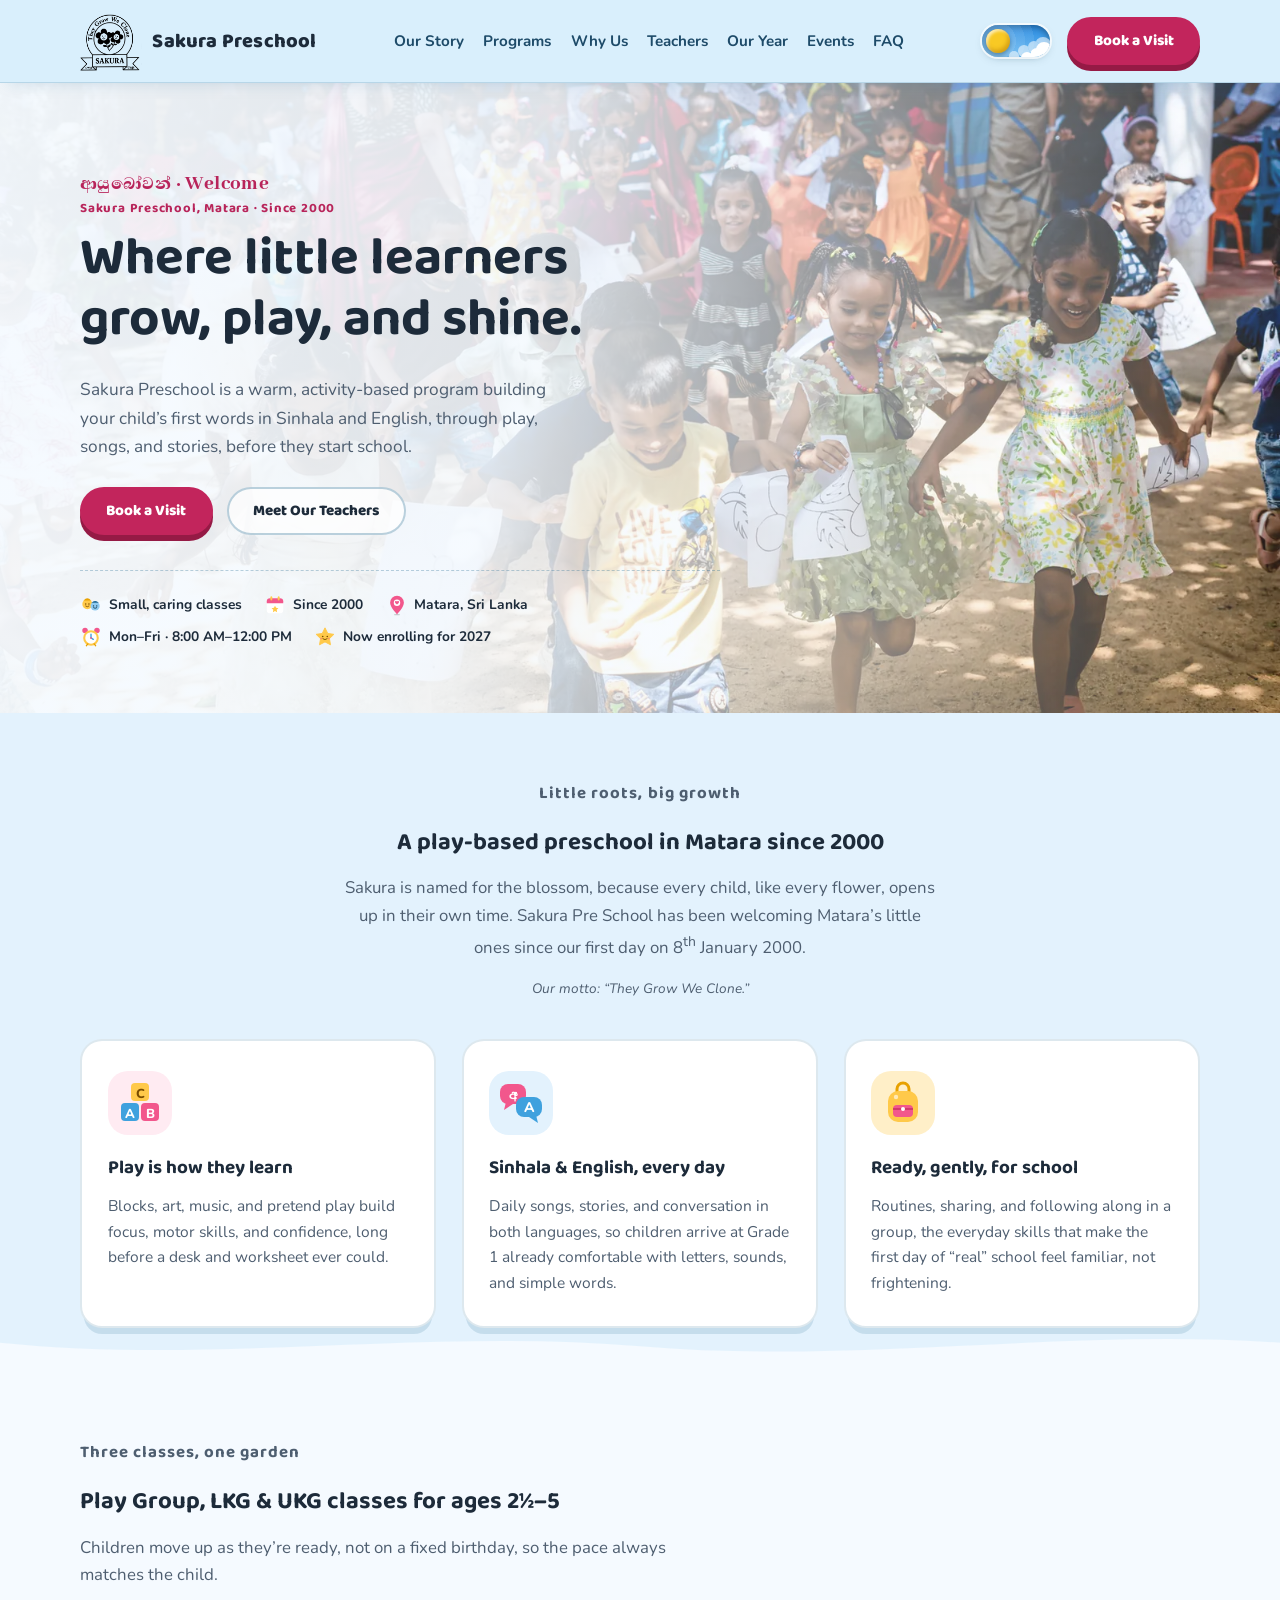
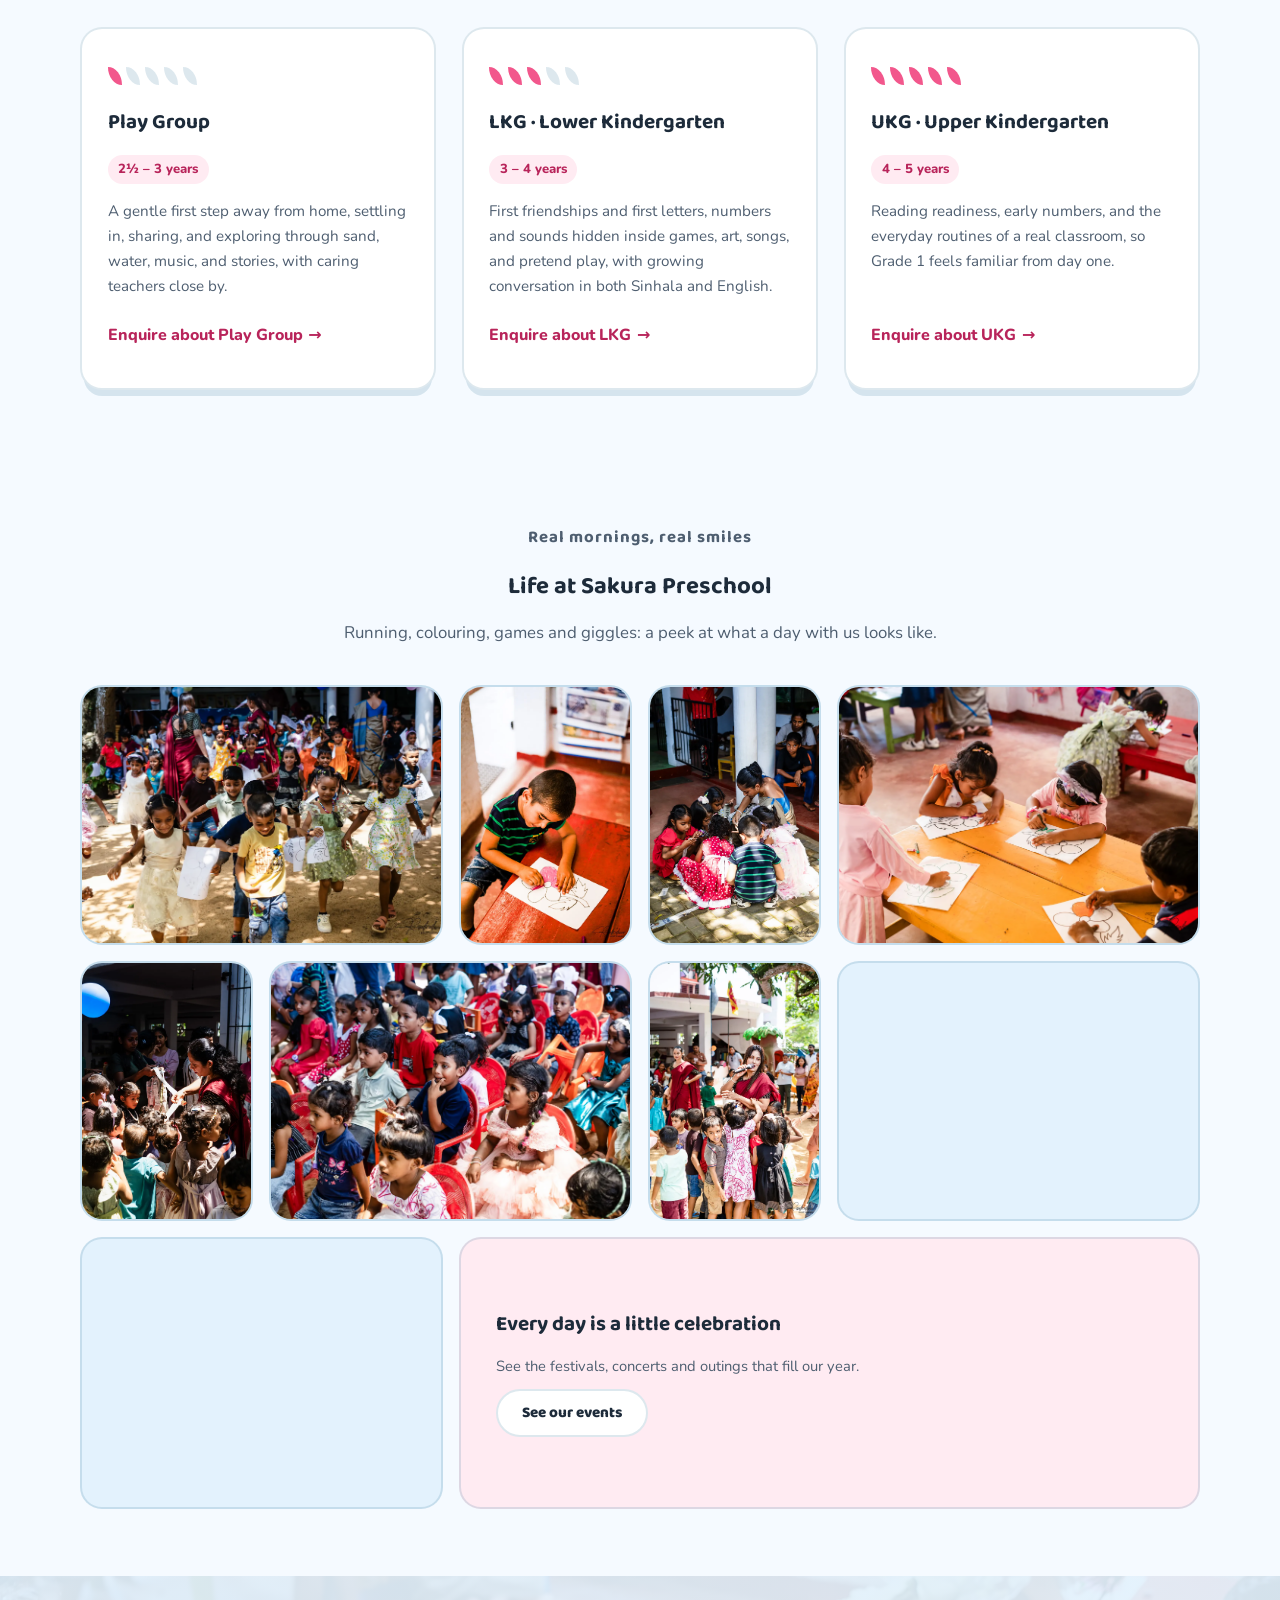
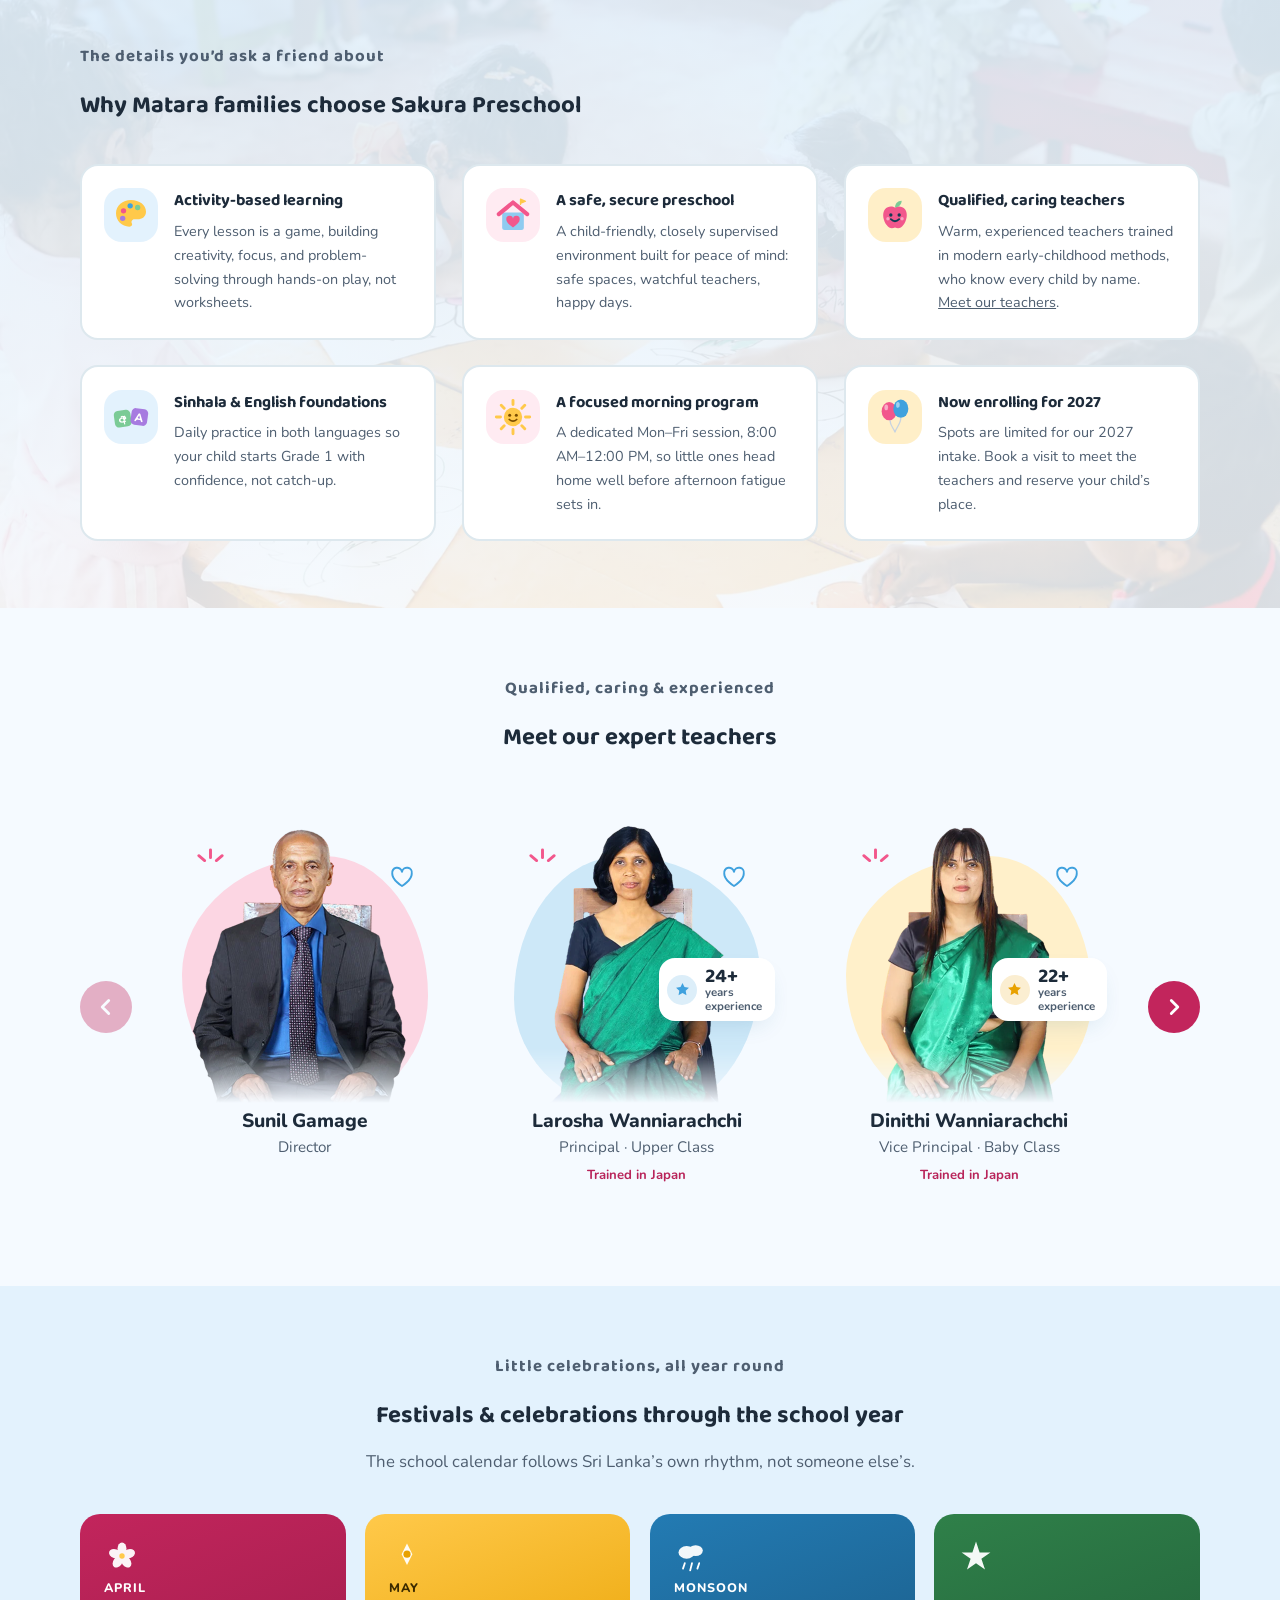
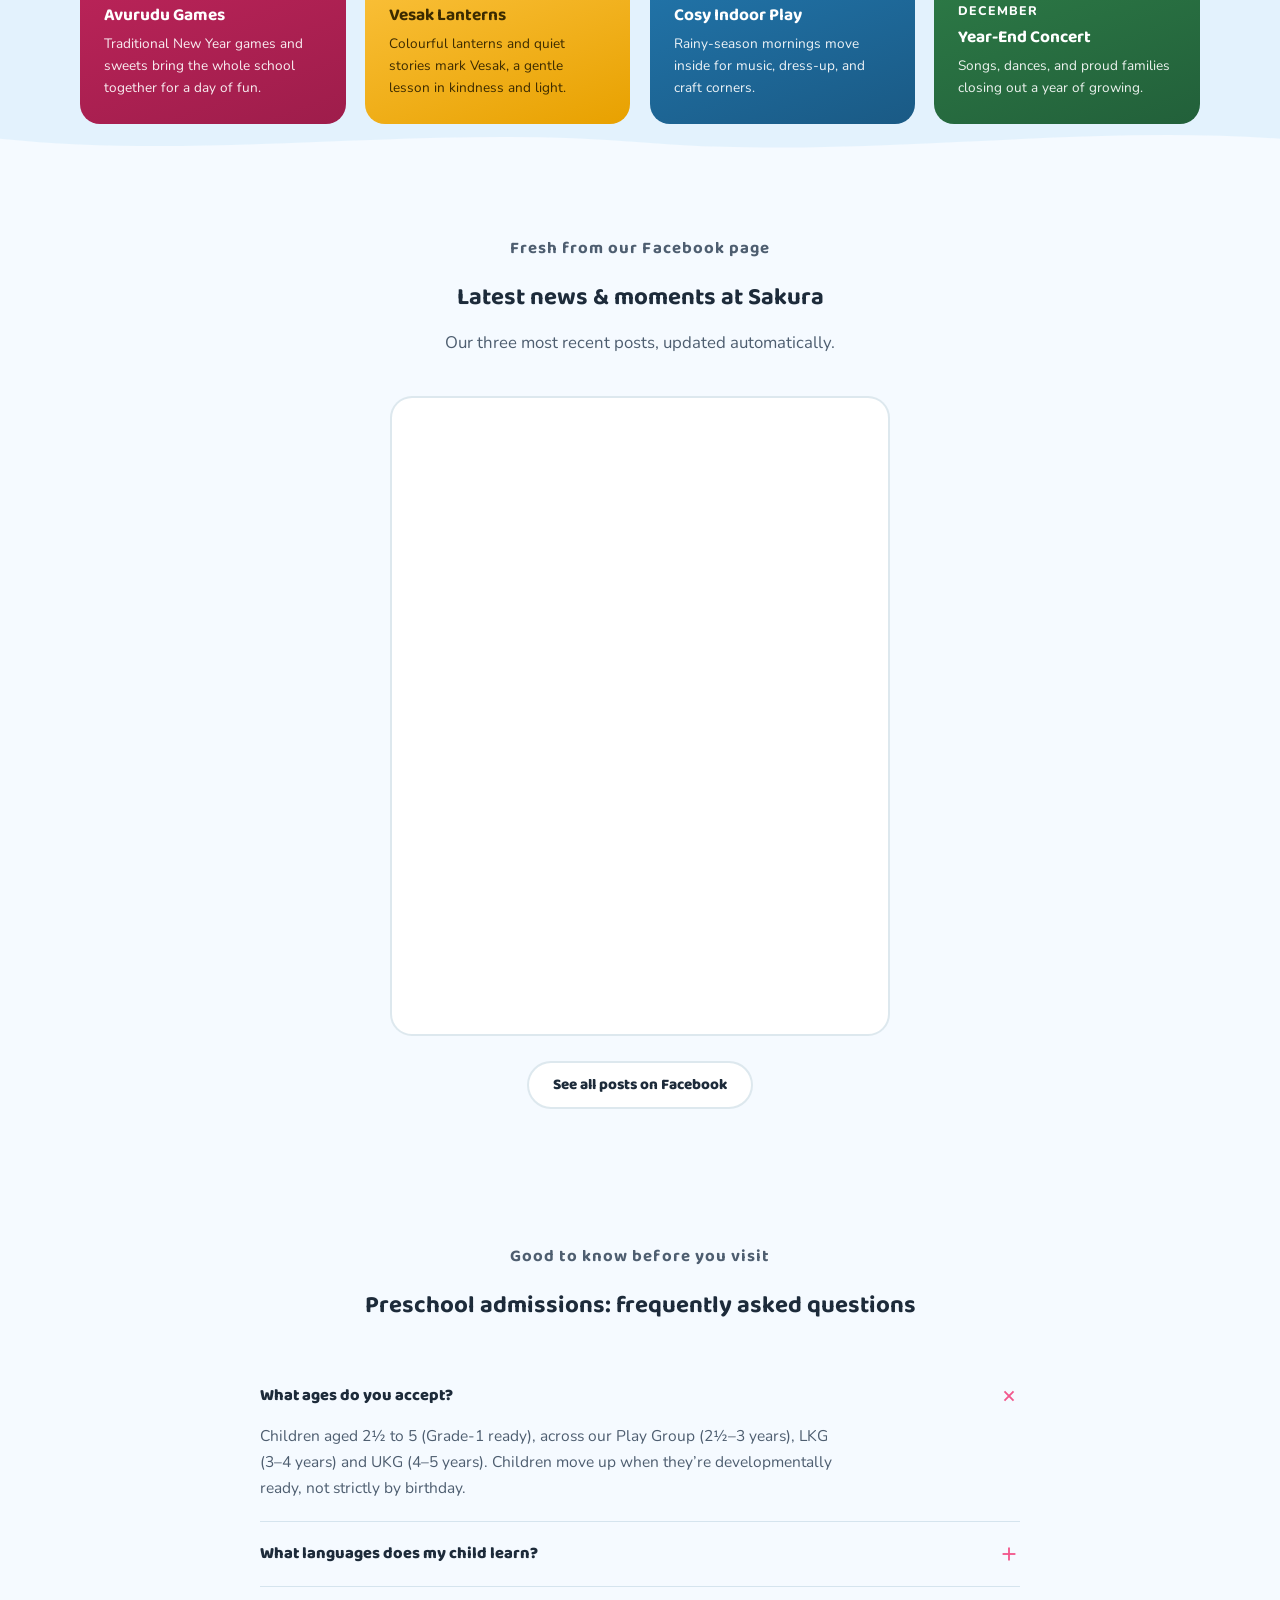
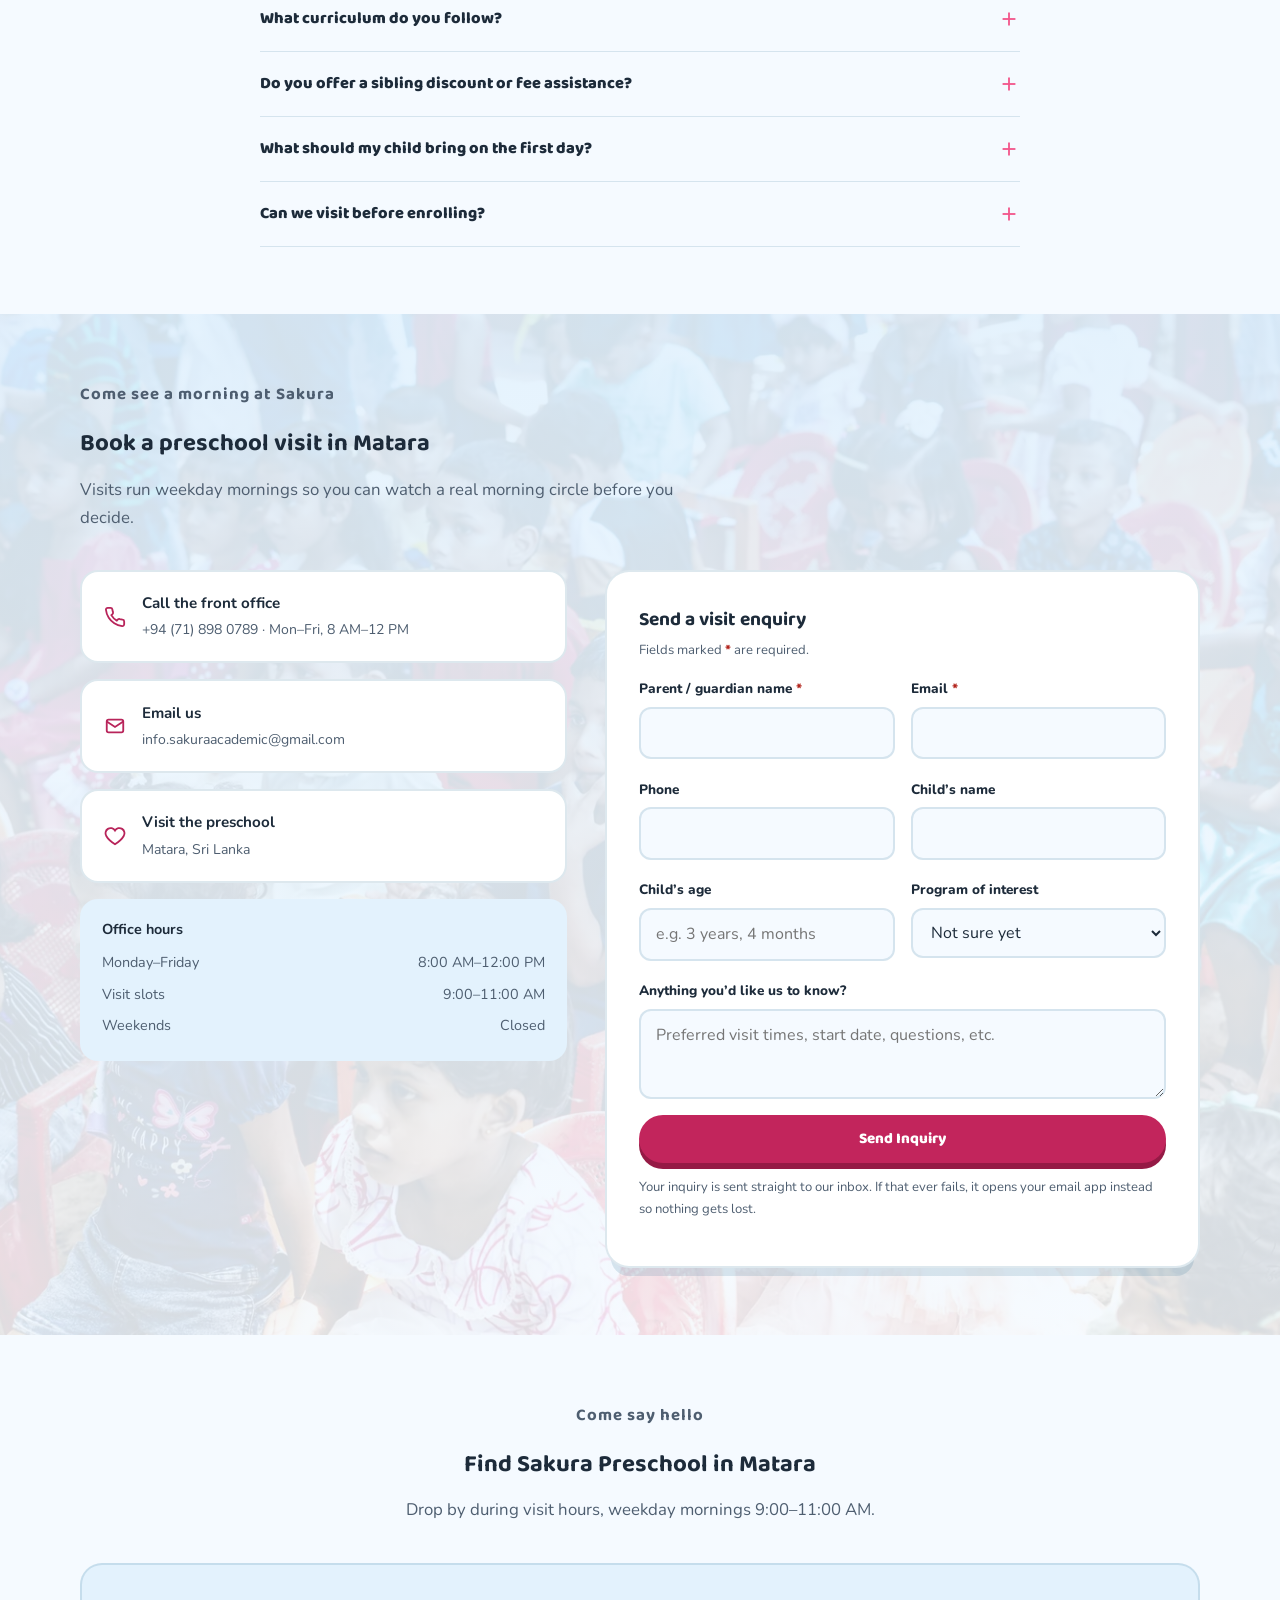
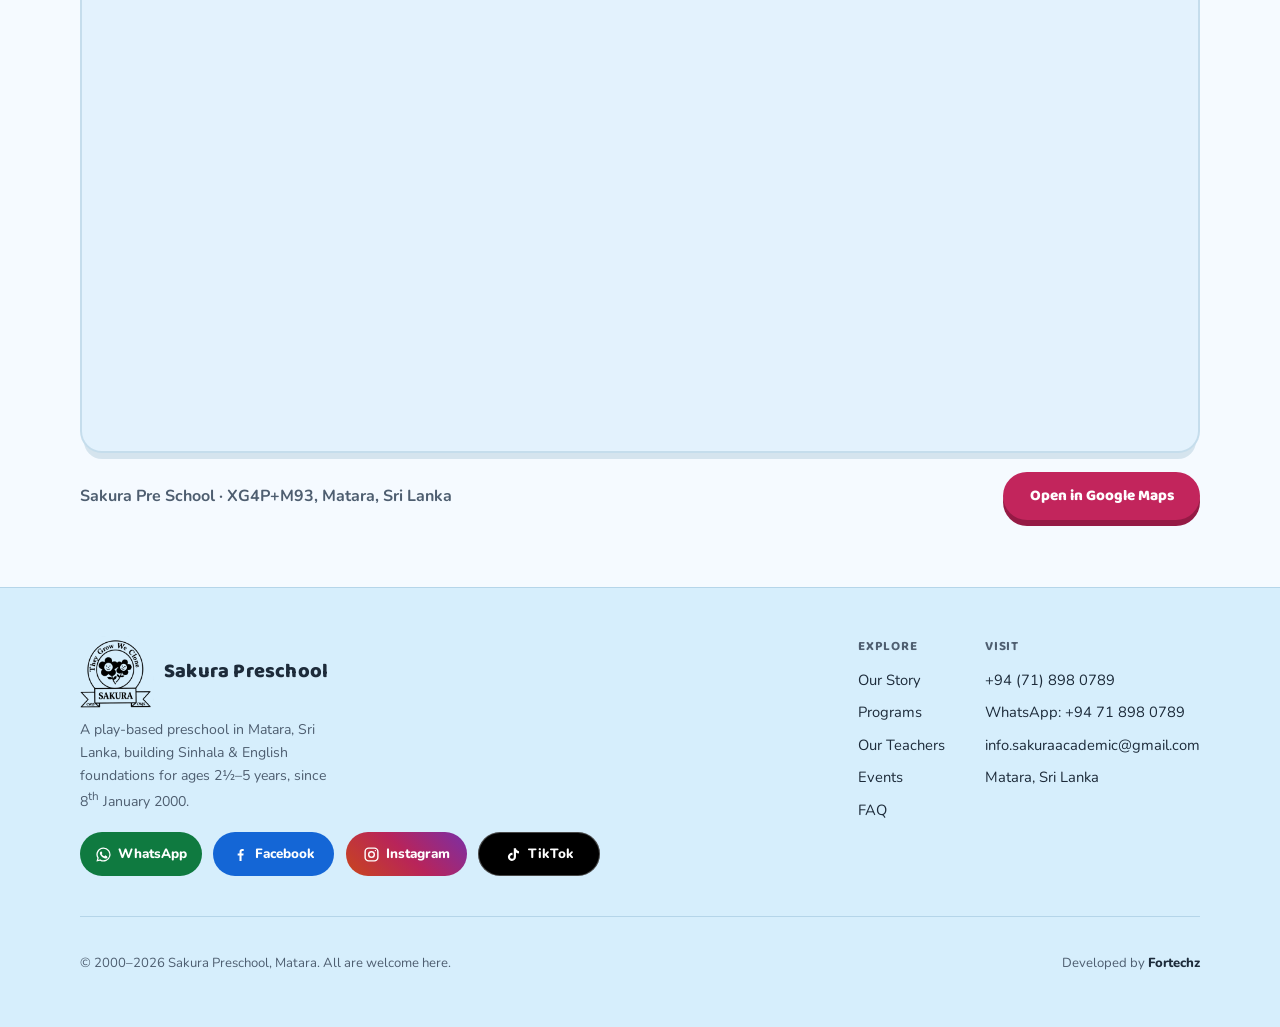
==== commit aef4dccc: "update the photos with real" ====
--- a/index.html
+++ b/index.html
@@ -32,18 +32,18 @@
 <meta property="og:url" content="https://sakura-pre-school.vercel.app/">
 <meta property="og:title" content="Sakura Pre School Matara | Preschool, Play Group, LKG & UKG">
 <meta property="og:description" content="Sakura Pre School is a play-based preschool in Matara since 2000. Play Group, LKG & UKG for ages 2½–5 in Sinhala & English. Mon–Fri, 8 AM–12 PM.">
-<meta property="og:image" content="https://sakura-pre-school.vercel.app/u_63z5ddwwp4-children-8203962_1920.jpg">
+<meta property="og:image" content="https://sakura-pre-school.vercel.app/images/photos/children-running.jpg">
 <meta property="og:image:alt" content="Children playing and learning at Sakura Preschool, Matara">
 <meta name="twitter:card" content="summary_large_image">
 <meta name="twitter:title" content="Sakura Pre School Matara | Preschool, Play Group, LKG & UKG">
 <meta name="twitter:description" content="Sakura Pre School is a play-based preschool in Matara since 2000. Play Group, LKG & UKG for ages 2½–5 in Sinhala & English. Mon–Fri, 8 AM–12 PM.">
-<meta name="twitter:image" content="https://sakura-pre-school.vercel.app/u_63z5ddwwp4-children-8203962_1920.jpg">
+<meta name="twitter:image" content="https://sakura-pre-school.vercel.app/images/photos/children-running.jpg">
 <link rel="icon" href="/favicon.ico" sizes="any">
 <link rel="icon" type="image/png" sizes="48x48" href="/favicon-48.png">
 <link rel="icon" type="image/png" sizes="96x96" href="/favicon-96.png">
 <link rel="icon" type="image/png" sizes="192x192" href="/favicon-192.png">
 <link rel="apple-touch-icon" sizes="180x180" href="/apple-touch-icon.png">
-<link rel="preload" as="image" href="u_63z5ddwwp4-children-8203962_1920.jpg">
+<link rel="preload" as="image" type="image/webp" href="/images/photos/children-running.webp">
 <script type="application/ld+json">
 [
  {
@@ -66,7 +66,7 @@
   "url": "https://sakura-pre-school.vercel.app/",
   "logo": "https://sakura-pre-school.vercel.app/icon-512.png",
   "image": [
-   "https://sakura-pre-school.vercel.app/u_63z5ddwwp4-children-8203962_1920.jpg",
+   "https://sakura-pre-school.vercel.app/images/photos/children-running.jpg",
    "https://sakura-pre-school.vercel.app/sakura-logo.png"
   ],
   "telephone": "+94718980789",
@@ -337,6 +337,33 @@
     </div>
   </section>
 
+  <!-- GALLERY -->
+  <section id="gallery">
+    <div class="container">
+      <div class="section-head center">
+        <p class="eyebrow" style="justify-content:center">Real mornings, real smiles</p>
+        <h2>Life at Sakura Preschool</h2>
+        <p>Running, colouring, games and giggles: a peek at what a day with us looks like.</p>
+      </div>
+      <div class="photo-grid">
+        <figure class="photo-tile wide"><img src="/images/photos/children-running.webp" width="1600" height="1066" loading="lazy" decoding="async" alt="Children running and laughing in the Sakura Preschool garden, holding their colouring sheets"></figure>
+        <figure class="photo-tile"><img src="/images/photos/boy-colouring.webp" width="900" height="1350" loading="lazy" decoding="async" alt="A boy carefully colouring a flower drawing at Sakura Preschool"></figure>
+        <figure class="photo-tile"><img src="/images/photos/group-activity.webp" width="900" height="1350" loading="lazy" decoding="async" alt="A teacher and a small group of children busy with a paper activity outdoors"></figure>
+        <figure class="photo-tile wide"><img src="/images/photos/colouring-table.webp" width="1600" height="1066" loading="lazy" decoding="async" alt="Children colouring flower pictures together at a classroom table"></figure>
+        <figure class="photo-tile"><img src="/images/photos/paper-craft-game.webp" width="900" height="1350" loading="lazy" decoding="async" alt="A teacher handing out paper strips to children for a group game"></figure>
+        <figure class="photo-tile wide"><img src="/images/photos/children-watching.webp" width="1600" height="1066" loading="lazy" decoding="async" alt="Children seated together, watching a show at a Sakura Preschool celebration"></figure>
+        <figure class="photo-tile"><img src="/images/photos/teacher-with-children.webp" width="900" height="1350" loading="lazy" decoding="async" alt="A teacher with a microphone leading a game as children gather around her in the garden"></figure>
+        <figure class="photo-tile wide"><img src="/images/photos/circle-game.webp" width="1600" height="1066" loading="lazy" decoding="async" alt="Children holding hands and laughing in a circle game at Sakura Preschool"></figure>
+        <figure class="photo-tile wide solo"><img src="/images/photos/friends-laughing.webp" width="1600" height="1066" loading="lazy" decoding="async" alt="Three young friends laughing together at Sakura Preschool"></figure>
+        <div class="photo-tile photo-cta">
+          <h3>Every day is a little celebration</h3>
+          <p>See the festivals, concerts and outings that fill our year.</p>
+          <a class="btn btn-ghost" href="/events.html">See our events</a>
+        </div>
+      </div>
+    </div>
+  </section>
+
   <!-- WHY US -->
   <section id="why" class="section-photo photo-crafts">
     <div class="container">
--- a/css/styles.css
+++ b/css/styles.css
@@ -347,7 +347,7 @@
   position:relative;overflow:hidden;padding-top:3rem;padding-bottom:2.8rem;
   background:var(--photo-base) center/cover no-repeat;
 }
-.hero.photo-hero{background-image:url('/u_63z5ddwwp4-children-8203962_1920.jpg')}
+.hero.photo-hero{background-image:url('/images/photos/children-running.webp')}
 .hero-overlay{
   position:absolute;inset:0;z-index:1;
   background:var(--photo-hero-wash-sm);
@@ -401,8 +401,37 @@
 .section-photo .eyebrow::before{background:var(--on-photo-eyebrow)}
 .section-photo .section-head h2{color:var(--on-photo)}
 .section-photo .section-head p{color:var(--on-photo-muted)}
-.photo-crafts{background-image:url('/alicja-children-4526384_1920.jpg')}
-.photo-girl{background-image:url('/kalyanayahaluwo-girl-7528116_1920.jpg')}
+.photo-crafts{background-image:url('/images/photos/colouring-table.webp')}
+.photo-girl{background-image:url('/images/photos/children-watching.webp')}
+
+/* Photo gallery: landscape tiles span two columns, portrait tiles set the row height;
+   .solo is the landscape tile that shares its row with the text card, so it keeps its own ratio */
+.photo-grid{display:grid;grid-template-columns:repeat(2,1fr);grid-auto-flow:dense;gap:.8rem}
+.photo-tile{
+  position:relative;margin:0;overflow:hidden;aspect-ratio:2/3;
+  border-radius:22px;border:2px solid var(--border);background:var(--surface-alt);
+}
+.photo-tile.wide{grid-column:span 2;aspect-ratio:4/3}
+.photo-tile img{position:absolute;inset:0;width:100%;height:100%;object-fit:cover;transition:transform .5s ease}
+.photo-tile:hover img{transform:scale(1.05)}
+.photo-cta{
+  grid-column:span 2;aspect-ratio:auto;display:flex;flex-direction:column;justify-content:center;gap:.7rem;
+  padding:1.2rem 1rem;background:var(--accent-wash);
+}
+.photo-cta h3{font-size:1.1rem;margin:0}
+.photo-cta p{color:var(--text-muted);font-size:.92rem;margin:0}
+.photo-cta .btn{align-self:flex-start}
+@media (prefers-reduced-motion:reduce){ .photo-tile img{transition:none} .photo-tile:hover img{transform:none} }
+@media (min-width:600px){
+  .photo-grid{grid-template-columns:repeat(3,1fr);gap:1rem}
+  .photo-tile.wide:not(.solo){aspect-ratio:auto}
+  .photo-cta{grid-column:span 1;padding:1.6rem 1.5rem}
+  .photo-cta h3{font-size:1.3rem}
+}
+@media (min-width:1024px){
+  .photo-grid{grid-template-columns:repeat(6,1fr)}
+  .photo-cta{grid-column:span 4;padding:2rem 2.2rem}
+}
 
 /* ---------- Sections ---------- */
 section{padding-top:3rem;padding-bottom:3rem}
